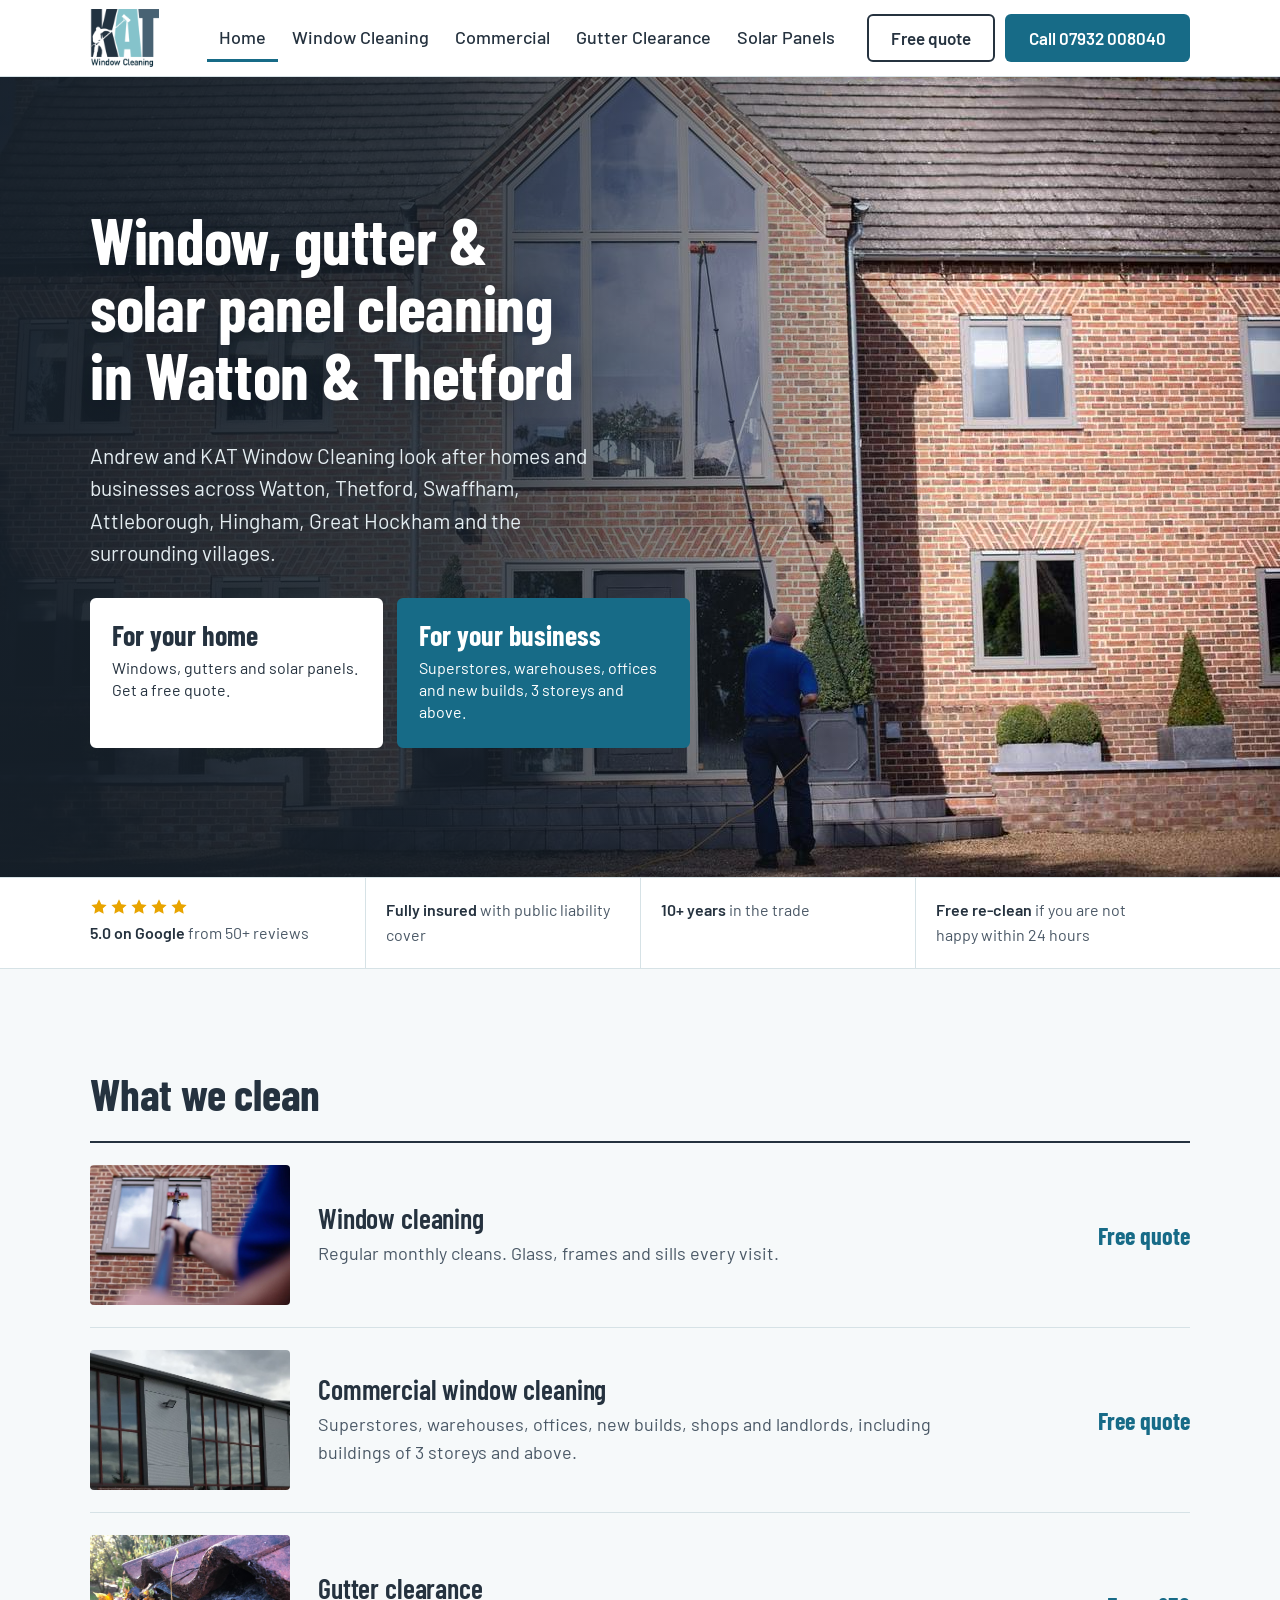
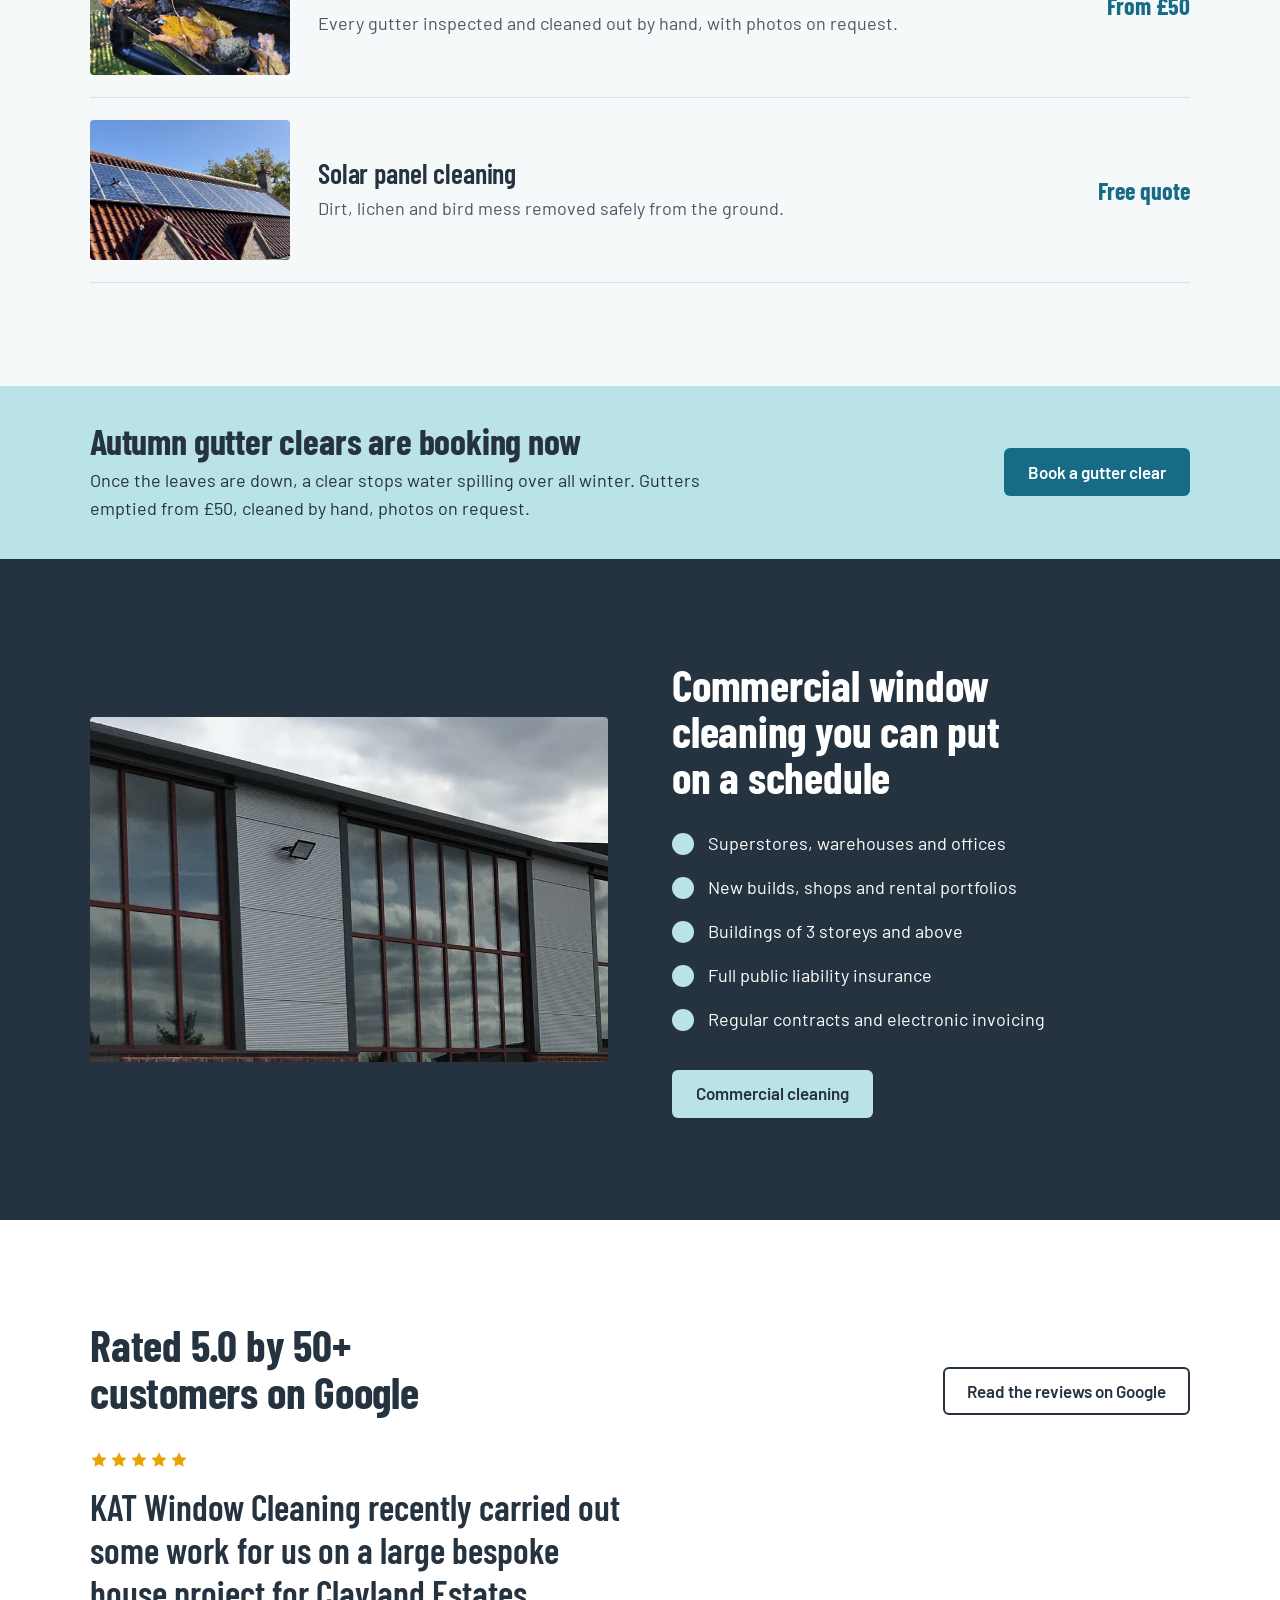
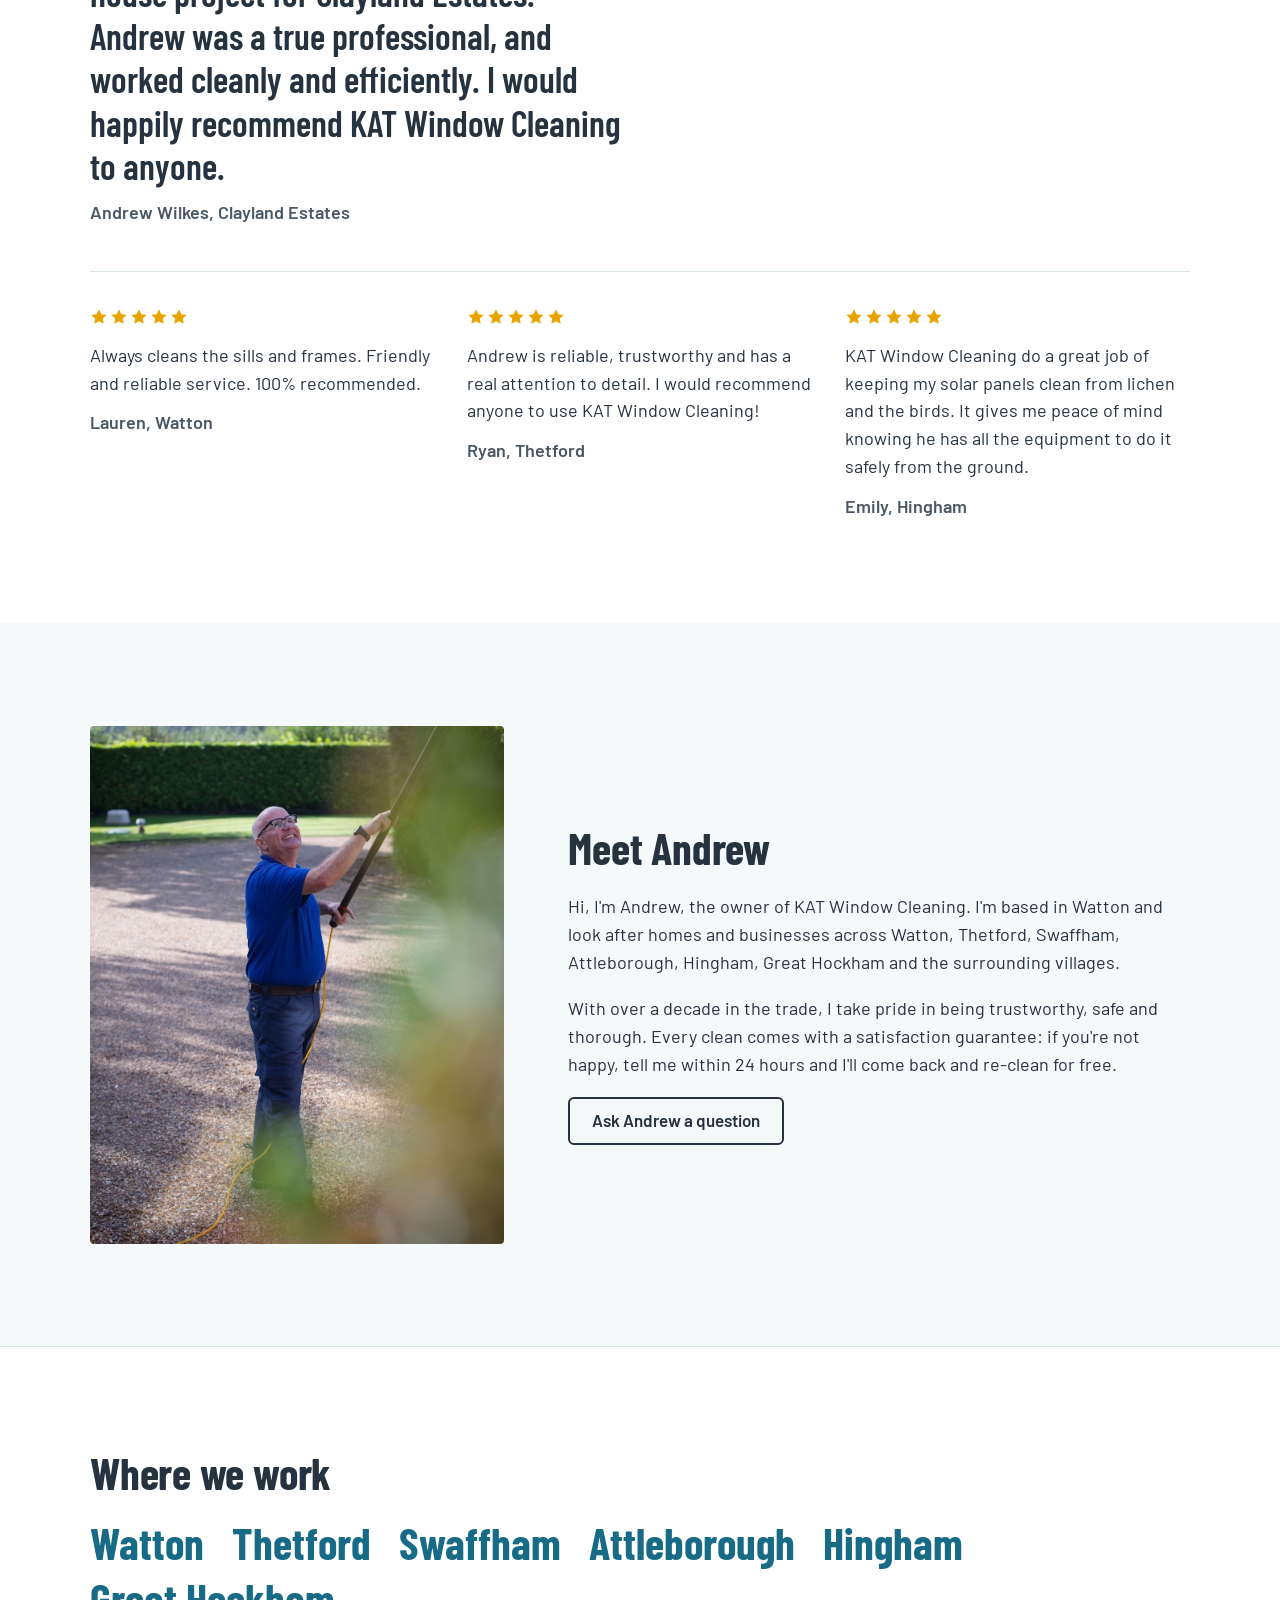
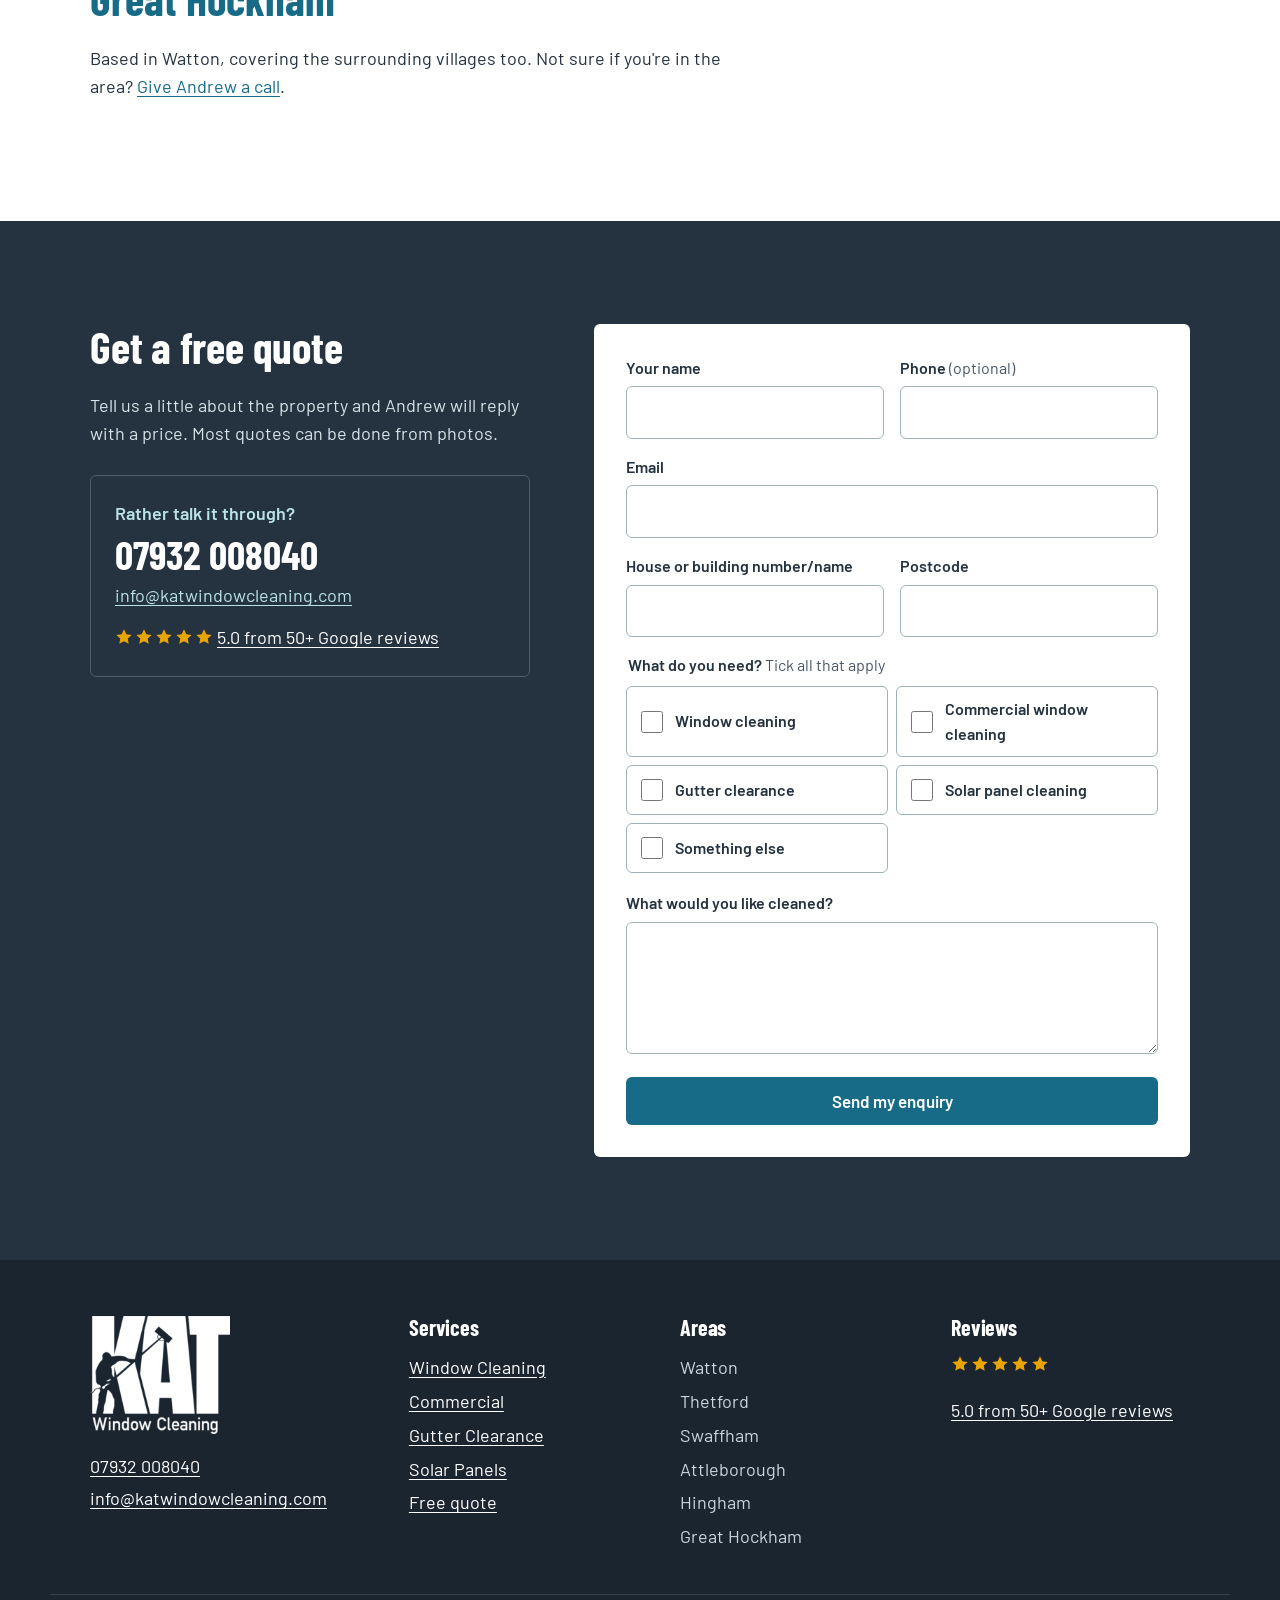
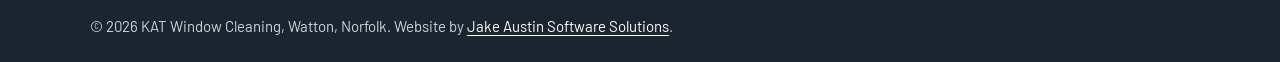
==== index.html @ a7017a67 "Redesign: stacked hero up to tablet width so the text never covers Andrew Co-Authored-By: Claude Opu" ====
<!DOCTYPE html>
<html lang="en-GB">
<head>
  <meta charset="utf-8">
  <meta name="viewport" content="width=device-width, initial-scale=1">
  <title>Window Cleaner in Watton & Thetford | KAT Window Cleaning</title>
  <meta name="description" content="Window, gutter and solar panel cleaning for homes and businesses in Watton, Thetford, Swaffham and Attleborough. Fully insured, 5.0 on Google.">
  <link rel="canonical" href="https://katwindowcleaning.com/">
  <meta name="google-site-verification" content="OGxc22W4RarHb9Udo8LQYJxyCEgm--MQGvnercKbCcY">
  <meta name="theme-color" content="#25323f">
  <meta property="og:type" content="website">
  <meta property="og:site_name" content="KAT Window Cleaning">
  <meta property="og:title" content="Window Cleaner in Watton & Thetford | KAT Window Cleaning">
  <meta property="og:description" content="Window, gutter and solar panel cleaning for homes and businesses in Watton, Thetford, Swaffham and Attleborough. Fully insured, 5.0 on Google.">
  <meta property="og:url" content="https://katwindowcleaning.com/">
  <meta property="og:image" content="https://katwindowcleaning.com/images/og-image.jpg">
  <meta property="og:image:width" content="1200">
  <meta property="og:image:height" content="630">
  <meta property="og:locale" content="en_GB">
  <meta name="twitter:card" content="summary_large_image">
  <link rel="icon" href="favicon.ico" sizes="any">
  <link rel="icon" type="image/png" sizes="32x32" href="images/favicon-32.png">
  <link rel="apple-touch-icon" href="images/apple-touch-icon.png">
  <link rel="manifest" href="site.webmanifest">
  <link rel="preconnect" href="https://fonts.googleapis.com">
  <link rel="preconnect" href="https://fonts.gstatic.com" crossorigin>
  <link rel="stylesheet" href="https://fonts.googleapis.com/css2?family=Barlow+Condensed:wght@600;700&family=Barlow:wght@400;500;600&display=swap">
  <link rel="stylesheet" href="css/kat.css?v=0f2ae86c">
  <script type="application/ld+json">{"@context": "https://schema.org", "@type": "LocalBusiness", "@id": "https://katwindowcleaning.com/#business", "name": "KAT Window Cleaning", "url": "https://katwindowcleaning.com/", "telephone": "+447932008040", "email": "info@katwindowcleaning.com", "image": "https://katwindowcleaning.com/images/og-image.jpg", "logo": "https://katwindowcleaning.com/images/icon-512.png", "priceRange": "££", "address": {"@type": "PostalAddress", "addressLocality": "Watton", "addressRegion": "Norfolk", "addressCountry": "GB"}, "areaServed": [{"@type": "City", "name": "Watton"}, {"@type": "City", "name": "Thetford"}, {"@type": "City", "name": "Swaffham"}, {"@type": "City", "name": "Attleborough"}, {"@type": "City", "name": "Hingham"}, {"@type": "City", "name": "Great Hockham"}], "sameAs": ["https://www.google.com/maps?cid=2617828129169492736"], "founder": {"@type": "Person", "name": "Andrew"}, "hasOfferCatalog": {"@type": "OfferCatalog", "name": "Cleaning services", "itemListElement": [{"@type": "Offer", "itemOffered": {"@type": "Service", "name": "Window cleaning", "url": "https://katwindowcleaning.com/window-cleaning.html"}}, {"@type": "Offer", "itemOffered": {"@type": "Service", "name": "Commercial window cleaning", "url": "https://katwindowcleaning.com/commercial-window-cleaning.html"}}, {"@type": "Offer", "itemOffered": {"@type": "Service", "name": "Gutter clearance", "url": "https://katwindowcleaning.com/gutter-clearance.html"}}, {"@type": "Offer", "itemOffered": {"@type": "Service", "name": "Solar panel cleaning", "url": "https://katwindowcleaning.com/solar-panels.html"}}]}}</script>
</head>
<body class="page-index">
<a class="skip" href="#main">Skip to content</a>
<header class="site-header">
  <div class="wrap header-inner">
    <a class="brand" href="./"><img src="images/KAT-Banner1.png" alt="KAT Window Cleaning, home" width="180" height="152"></a>
    <button class="menu-toggle" type="button" aria-expanded="false" aria-controls="site-nav">Menu</button>
    <nav id="site-nav" class="site-nav" aria-label="Main">
      <ul><li><a href="./" aria-current="page">Home</a></li><li><a href="window-cleaning.html">Window Cleaning</a></li><li><a href="commercial-window-cleaning.html">Commercial</a></li><li><a href="gutter-clearance.html">Gutter Clearance</a></li><li><a href="solar-panels.html">Solar Panels</a></li></ul>
      <a class="btn btn-ghost" href="contact.html">Free quote</a>
      <a class="btn btn-solid header-call" href="tel:07932008040">Call 07932 008040</a>
    </nav>
  </div>
</header>
<main id="main">
<section class="hero hero-full" data-hero="shade" aria-labelledby="hero-title">
  <div class="hero-media">
    <picture>
      <source media="(max-width: 1080px)" srcset="images/window_cleaning__watton_3_mobile.jpg" width="1106" height="1413">
      <img src="images/hero-wide-1920.jpg" srcset="images/hero-wide-1280.jpg 1280w, images/hero-wide-1920.jpg 1920w" sizes="100vw" alt="Andrew from KAT Window Cleaning cleaning a tall gable window with a water-fed pole" width="1920" height="1328" fetchpriority="high">
    </picture>
    <span class="mist" aria-hidden="true"></span>
    <span class="hero-shade" aria-hidden="true"></span>
  </div>
  <div class="wrap hero-inner">
    <div class="hero-copy">
      <h1 id="hero-title">Window, gutter & solar panel cleaning in Watton & Thetford</h1>
      <p class="hero-lead">Andrew and KAT Window Cleaning look after homes and businesses across Watton, Thetford, Swaffham, Attleborough, Hingham, Great Hockham and the surrounding villages.</p>
      <div class="route">
        <a class="route-card" href="contact.html?service=Window%20cleaning">
          <span class="route-title">For your home</span>
          <span class="route-text">Windows, gutters and solar panels. Get a free quote.</span>
        </a>
        <a class="route-card route-business" href="commercial-window-cleaning.html">
          <span class="route-title">For your business</span>
          <span class="route-text">Superstores, warehouses, offices and new builds, 3 storeys and above.</span>
        </a>
      </div>
    </div>
  </div>
</section>
<section class="proof" aria-label="Why customers trust KAT"><ul class="wrap proof-list"><li><span class="stars" role="img" aria-label="5 out of 5 stars"><svg viewBox="0 0 20 20" aria-hidden="true"><path d="M10 1.5l2.6 5.4 5.9.8-4.3 4.1 1 5.8L10 14.8l-5.2 2.8 1-5.8L1.5 7.7l5.9-.8z"/></svg><svg viewBox="0 0 20 20" aria-hidden="true"><path d="M10 1.5l2.6 5.4 5.9.8-4.3 4.1 1 5.8L10 14.8l-5.2 2.8 1-5.8L1.5 7.7l5.9-.8z"/></svg><svg viewBox="0 0 20 20" aria-hidden="true"><path d="M10 1.5l2.6 5.4 5.9.8-4.3 4.1 1 5.8L10 14.8l-5.2 2.8 1-5.8L1.5 7.7l5.9-.8z"/></svg><svg viewBox="0 0 20 20" aria-hidden="true"><path d="M10 1.5l2.6 5.4 5.9.8-4.3 4.1 1 5.8L10 14.8l-5.2 2.8 1-5.8L1.5 7.7l5.9-.8z"/></svg><svg viewBox="0 0 20 20" aria-hidden="true"><path d="M10 1.5l2.6 5.4 5.9.8-4.3 4.1 1 5.8L10 14.8l-5.2 2.8 1-5.8L1.5 7.7l5.9-.8z"/></svg></span><span><strong>5.0 on Google</strong> from 50+ reviews</span></li><li><span><strong>Fully insured</strong> with public liability cover</span></li><li><span><strong>10+ years</strong> in the trade</span></li><li><span><strong>Free re-clean</strong> if you are not happy within 24 hours</span></li></ul></section>
<section class="services" aria-labelledby="services-title">
  <div class="wrap">
    <h2 id="services-title">What we clean</h2>
    <ul class="service-list"><li class="service-row">
        <img src="images/window_cleaning__watton_4.jpg" alt="" width="240" height="180" loading="lazy">
        <div class="service-text"><h3><a href="window-cleaning.html">Window cleaning</a></h3><p>Regular monthly cleans. Glass, frames and sills every visit.</p></div>
        <p class="service-price">Free quote</p>
      </li><li class="service-row">
        <img src="images/windows_banner.jpg" alt="" width="240" height="180" loading="lazy">
        <div class="service-text"><h3><a href="commercial-window-cleaning.html">Commercial window cleaning</a></h3><p>Superstores, warehouses, offices, new builds, shops and landlords, including buildings of 3 storeys and above.</p></div>
        <p class="service-price">Free quote</p>
      </li><li class="service-row">
        <img src="images/gutters_1.jpg" alt="" width="240" height="180" loading="lazy">
        <div class="service-text"><h3><a href="gutter-clearance.html">Gutter clearance</a></h3><p>Every gutter inspected and cleaned out by hand, with photos on request.</p></div>
        <p class="service-price">From £50</p>
      </li><li class="service-row">
        <img src="images/Solar.jpg" alt="" width="240" height="180" loading="lazy">
        <div class="service-text"><h3><a href="solar-panels.html">Solar panel cleaning</a></h3><p>Dirt, lichen and bird mess removed safely from the ground.</p></div>
        <p class="service-price">Free quote</p>
      </li></ul>
  </div>
</section>
<section class="season" aria-labelledby="season-title">
  <div class="wrap season-inner">
    <div>
      <h2 id="season-title">Autumn gutter clears are booking now</h2>
      <p>Once the leaves are down, a clear stops water spilling over all winter. Gutters emptied from £50, cleaned by hand, photos on request.</p>
    </div>
    <a class="btn btn-solid" href="gutter-clearance.html">Book a gutter clear</a>
  </div>
</section>
<section class="business-band" aria-labelledby="biz-title">
  <div class="wrap band-grid">
    <img src="images/windows_banner.jpg" alt="Large commercial building with glass frontage" width="1600" height="531" loading="lazy">
    <div>
      <h2 id="biz-title">Commercial window cleaning you can put on a schedule</h2>
      <ul class="ticks"><li>Superstores, warehouses and offices</li><li>New builds, shops and rental portfolios</li><li>Buildings of 3 storeys and above</li><li>Full public liability insurance</li><li>Regular contracts and electronic invoicing</li></ul>
      <a class="btn btn-light" href="commercial-window-cleaning.html">Commercial cleaning</a>
    </div>
  </div>
</section>
<section class="reviews" aria-labelledby="reviews-title">
  <div class="wrap">
    <div class="reviews-head">
      <h2 id="reviews-title">Rated 5.0 by 50+ customers on Google</h2>
      <a class="btn btn-ghost" href="https://www.google.com/maps?cid=2617828129169492736" target="_blank" rel="noopener">Read the reviews on Google</a>
    </div>
    <figure class="review review-lead"><span class="stars" role="img" aria-label="5 out of 5 stars"><svg viewBox="0 0 20 20" aria-hidden="true"><path d="M10 1.5l2.6 5.4 5.9.8-4.3 4.1 1 5.8L10 14.8l-5.2 2.8 1-5.8L1.5 7.7l5.9-.8z"/></svg><svg viewBox="0 0 20 20" aria-hidden="true"><path d="M10 1.5l2.6 5.4 5.9.8-4.3 4.1 1 5.8L10 14.8l-5.2 2.8 1-5.8L1.5 7.7l5.9-.8z"/></svg><svg viewBox="0 0 20 20" aria-hidden="true"><path d="M10 1.5l2.6 5.4 5.9.8-4.3 4.1 1 5.8L10 14.8l-5.2 2.8 1-5.8L1.5 7.7l5.9-.8z"/></svg><svg viewBox="0 0 20 20" aria-hidden="true"><path d="M10 1.5l2.6 5.4 5.9.8-4.3 4.1 1 5.8L10 14.8l-5.2 2.8 1-5.8L1.5 7.7l5.9-.8z"/></svg><svg viewBox="0 0 20 20" aria-hidden="true"><path d="M10 1.5l2.6 5.4 5.9.8-4.3 4.1 1 5.8L10 14.8l-5.2 2.8 1-5.8L1.5 7.7l5.9-.8z"/></svg></span><blockquote><p>KAT Window Cleaning recently carried out some work for us on a large bespoke house project for Clayland Estates. Andrew was a true professional, and worked cleanly and efficiently. I would happily recommend KAT Window Cleaning to anyone.</p></blockquote><figcaption>Andrew Wilkes, Clayland Estates</figcaption></figure>
    <div class="review-row"><figure class="review"><span class="stars" role="img" aria-label="5 out of 5 stars"><svg viewBox="0 0 20 20" aria-hidden="true"><path d="M10 1.5l2.6 5.4 5.9.8-4.3 4.1 1 5.8L10 14.8l-5.2 2.8 1-5.8L1.5 7.7l5.9-.8z"/></svg><svg viewBox="0 0 20 20" aria-hidden="true"><path d="M10 1.5l2.6 5.4 5.9.8-4.3 4.1 1 5.8L10 14.8l-5.2 2.8 1-5.8L1.5 7.7l5.9-.8z"/></svg><svg viewBox="0 0 20 20" aria-hidden="true"><path d="M10 1.5l2.6 5.4 5.9.8-4.3 4.1 1 5.8L10 14.8l-5.2 2.8 1-5.8L1.5 7.7l5.9-.8z"/></svg><svg viewBox="0 0 20 20" aria-hidden="true"><path d="M10 1.5l2.6 5.4 5.9.8-4.3 4.1 1 5.8L10 14.8l-5.2 2.8 1-5.8L1.5 7.7l5.9-.8z"/></svg><svg viewBox="0 0 20 20" aria-hidden="true"><path d="M10 1.5l2.6 5.4 5.9.8-4.3 4.1 1 5.8L10 14.8l-5.2 2.8 1-5.8L1.5 7.7l5.9-.8z"/></svg></span><blockquote><p>Always cleans the sills and frames. Friendly and reliable service. 100% recommended.</p></blockquote><figcaption>Lauren, Watton</figcaption></figure><figure class="review"><span class="stars" role="img" aria-label="5 out of 5 stars"><svg viewBox="0 0 20 20" aria-hidden="true"><path d="M10 1.5l2.6 5.4 5.9.8-4.3 4.1 1 5.8L10 14.8l-5.2 2.8 1-5.8L1.5 7.7l5.9-.8z"/></svg><svg viewBox="0 0 20 20" aria-hidden="true"><path d="M10 1.5l2.6 5.4 5.9.8-4.3 4.1 1 5.8L10 14.8l-5.2 2.8 1-5.8L1.5 7.7l5.9-.8z"/></svg><svg viewBox="0 0 20 20" aria-hidden="true"><path d="M10 1.5l2.6 5.4 5.9.8-4.3 4.1 1 5.8L10 14.8l-5.2 2.8 1-5.8L1.5 7.7l5.9-.8z"/></svg><svg viewBox="0 0 20 20" aria-hidden="true"><path d="M10 1.5l2.6 5.4 5.9.8-4.3 4.1 1 5.8L10 14.8l-5.2 2.8 1-5.8L1.5 7.7l5.9-.8z"/></svg><svg viewBox="0 0 20 20" aria-hidden="true"><path d="M10 1.5l2.6 5.4 5.9.8-4.3 4.1 1 5.8L10 14.8l-5.2 2.8 1-5.8L1.5 7.7l5.9-.8z"/></svg></span><blockquote><p>Andrew is reliable, trustworthy and has a real attention to detail. I would recommend anyone to use KAT Window Cleaning!</p></blockquote><figcaption>Ryan, Thetford</figcaption></figure><figure class="review"><span class="stars" role="img" aria-label="5 out of 5 stars"><svg viewBox="0 0 20 20" aria-hidden="true"><path d="M10 1.5l2.6 5.4 5.9.8-4.3 4.1 1 5.8L10 14.8l-5.2 2.8 1-5.8L1.5 7.7l5.9-.8z"/></svg><svg viewBox="0 0 20 20" aria-hidden="true"><path d="M10 1.5l2.6 5.4 5.9.8-4.3 4.1 1 5.8L10 14.8l-5.2 2.8 1-5.8L1.5 7.7l5.9-.8z"/></svg><svg viewBox="0 0 20 20" aria-hidden="true"><path d="M10 1.5l2.6 5.4 5.9.8-4.3 4.1 1 5.8L10 14.8l-5.2 2.8 1-5.8L1.5 7.7l5.9-.8z"/></svg><svg viewBox="0 0 20 20" aria-hidden="true"><path d="M10 1.5l2.6 5.4 5.9.8-4.3 4.1 1 5.8L10 14.8l-5.2 2.8 1-5.8L1.5 7.7l5.9-.8z"/></svg><svg viewBox="0 0 20 20" aria-hidden="true"><path d="M10 1.5l2.6 5.4 5.9.8-4.3 4.1 1 5.8L10 14.8l-5.2 2.8 1-5.8L1.5 7.7l5.9-.8z"/></svg></span><blockquote><p>KAT Window Cleaning do a great job of keeping my solar panels clean from lichen and the birds. It gives me peace of mind knowing he has all the equipment to do it safely from the ground.</p></blockquote><figcaption>Emily, Hingham</figcaption></figure></div>
  </div>
</section>
<section class="about" aria-labelledby="about-title">
  <div class="wrap about-grid">
    <img src="images/window_cleaning__watton_2_2.jpg" alt="Andrew, owner of KAT Window Cleaning, at work" width="1115" height="1284" loading="lazy">
    <div>
      <h2 id="about-title">Meet Andrew</h2>
      <p>Hi, I&#x27;m Andrew, the owner of KAT Window Cleaning. I&#x27;m based in Watton and look after homes and businesses across Watton, Thetford, Swaffham, Attleborough, Hingham, Great Hockham and the surrounding villages.</p><p>With over a decade in the trade, I take pride in being trustworthy, safe and thorough. Every clean comes with a satisfaction guarantee: if you&#x27;re not happy, tell me within 24 hours and I&#x27;ll come back and re-clean for free.</p>
      <a class="btn btn-ghost" href="contact.html">Ask Andrew a question</a>
    </div>
  </div>
</section>
<section class="areas" aria-labelledby="areas-title">
  <div class="wrap">
    <h2 id="areas-title">Where we work</h2>
    <ul class="town-list"><li>Watton</li><li>Thetford</li><li>Swaffham</li><li>Attleborough</li><li>Hingham</li><li>Great Hockham</li></ul>
    <p>Based in Watton, covering the surrounding villages too. Not sure if you're in the area? <a href="tel:07932008040">Give Andrew a call</a>.</p>
  </div>
</section>
<section class="quote" id="quote" aria-labelledby="quote-title-home-page">
  <div class="wrap quote-grid">
    <div class="quote-copy">
      <h2 id="quote-title-home-page">Get a free quote</h2>
      <p>Tell us a little about the property and Andrew will reply with a price. Most quotes can be done from photos.</p>
      <div class="call-card">
        <p class="call-card-label">Rather talk it through?</p>
        <a class="call-number" href="tel:07932008040">07932 008040</a>
        <a class="call-email" href="mailto:info@katwindowcleaning.com">info@katwindowcleaning.com</a>
        <p class="call-rating"><span class="stars" role="img" aria-label="5 out of 5 stars"><svg viewBox="0 0 20 20" aria-hidden="true"><path d="M10 1.5l2.6 5.4 5.9.8-4.3 4.1 1 5.8L10 14.8l-5.2 2.8 1-5.8L1.5 7.7l5.9-.8z"/></svg><svg viewBox="0 0 20 20" aria-hidden="true"><path d="M10 1.5l2.6 5.4 5.9.8-4.3 4.1 1 5.8L10 14.8l-5.2 2.8 1-5.8L1.5 7.7l5.9-.8z"/></svg><svg viewBox="0 0 20 20" aria-hidden="true"><path d="M10 1.5l2.6 5.4 5.9.8-4.3 4.1 1 5.8L10 14.8l-5.2 2.8 1-5.8L1.5 7.7l5.9-.8z"/></svg><svg viewBox="0 0 20 20" aria-hidden="true"><path d="M10 1.5l2.6 5.4 5.9.8-4.3 4.1 1 5.8L10 14.8l-5.2 2.8 1-5.8L1.5 7.7l5.9-.8z"/></svg><svg viewBox="0 0 20 20" aria-hidden="true"><path d="M10 1.5l2.6 5.4 5.9.8-4.3 4.1 1 5.8L10 14.8l-5.2 2.8 1-5.8L1.5 7.7l5.9-.8z"/></svg></span> <a href="https://www.google.com/maps?cid=2617828129169492736" target="_blank" rel="noopener">5.0 from 50+ Google reviews</a></p>
      </div>
    </div>
    <form class="kat-contact-form form" action="https://foner.app.n8n.cloud/webhook/kat-contact-form-v2-9d41a7e3" method="POST" data-page="Home page">
      <div class="field-row">
        <div class="field"><label for="nm-home-page">Your name</label><input id="nm-home-page" name="Name" autocomplete="name" required></div>
        <div class="field"><label for="ph-home-page">Phone <span class="optional">(optional)</span></label><input id="ph-home-page" type="tel" name="PhoneNumber" autocomplete="tel"></div>
      </div>
      <div class="field"><label for="em-home-page">Email</label><input id="em-home-page" type="email" name="Email" autocomplete="email" required></div>
      <div class="field-row">
        <div class="field"><label for="hn-home-page">House or building number/name</label><input id="hn-home-page" name="houseNumber" autocomplete="address-line1" required></div>
        <div class="field"><label for="pc-home-page">Postcode</label><input id="pc-home-page" name="postcode" autocomplete="postal-code" required pattern="[A-Za-z]{1,2}[0-9][A-Za-z0-9]?\s*[0-9][A-Za-z]{2}" title="Please enter a full UK postcode, for example IP25 6AB" autocapitalize="characters"></div>
      </div>
      <fieldset class="field services-pick" data-services>
        <legend>What do you need? <span class="optional">Tick all that apply</span></legend>
        <div class="check-grid"><label class="check"><input type="checkbox" name="services" value="Window cleaning"><span>Window cleaning</span></label><label class="check"><input type="checkbox" name="services" value="Commercial window cleaning"><span>Commercial window cleaning</span></label><label class="check"><input type="checkbox" name="services" value="Gutter clearance"><span>Gutter clearance</span></label><label class="check"><input type="checkbox" name="services" value="Solar panel cleaning"><span>Solar panel cleaning</span></label><label class="check"><input type="checkbox" name="services" value="Something else"><span>Something else</span></label></div>
        <p class="field-error" data-services-error hidden>Please tick at least one service.</p>
      </fieldset>
      <fieldset class="business" data-commercial-fields hidden>
        <legend>About your business</legend>
        <div class="field"><label for="biz-home-page">Business or organisation</label><input id="biz-home-page" name="business" autocomplete="organization" data-required-when-commercial></div>
        <div class="field-row">
          <div class="field"><label for="pt-home-page">Type of property</label><select id="pt-home-page" name="propertyType"><option value="">Choose one</option><option>Superstore or retail park</option><option>Warehouse or industrial unit</option><option>Office or business park</option><option>New build or development</option><option>Rental homes or housing portfolio</option><option>Shop</option><option>School, charity or community building</option><option>Other</option></select></div>
          <div class="field"><label for="fq-home-page">How often?</label><select id="fq-home-page" name="frequency"><option value="">Choose one</option><option>Weekly</option><option>Monthly</option><option>Every 2 months</option><option>One-off clean</option><option>Not sure yet</option></select></div>
        </div>
      </fieldset>
      <div class="field"><label for="ms-home-page">What would you like cleaned?</label><textarea id="ms-home-page" name="Message" rows="4" required></textarea></div>
      <div class="hp" aria-hidden="true"><label>Leave this empty <input type="text" name="website" tabindex="-1" autocomplete="off"></label></div>
      <button class="btn btn-solid btn-wide" type="submit">Send my enquiry</button>
      <div class="form-status" role="status" aria-live="polite" hidden></div>
    </form>
  </div>
</section>
</main>
<footer class="site-footer">
  <div class="wrap footer-grid">
    <div>
      <img src="images/KAT-Banner.png" alt="KAT Window Cleaning" width="140" height="118" loading="lazy">
      <p class="footer-contact"><a href="tel:07932008040">07932 008040</a><br><a href="mailto:info@katwindowcleaning.com">info@katwindowcleaning.com</a></p>
    </div>
    <div><h2>Services</h2><ul><li><a href="window-cleaning.html">Window Cleaning</a></li><li><a href="commercial-window-cleaning.html">Commercial</a></li><li><a href="gutter-clearance.html">Gutter Clearance</a></li><li><a href="solar-panels.html">Solar Panels</a></li><li><a href="contact.html">Free quote</a></li></ul></div>
    <div><h2>Areas</h2><ul><li>Watton</li><li>Thetford</li><li>Swaffham</li><li>Attleborough</li><li>Hingham</li><li>Great Hockham</li></ul></div>
    <div><h2>Reviews</h2><p><span class="stars" role="img" aria-label="5 out of 5 stars"><svg viewBox="0 0 20 20" aria-hidden="true"><path d="M10 1.5l2.6 5.4 5.9.8-4.3 4.1 1 5.8L10 14.8l-5.2 2.8 1-5.8L1.5 7.7l5.9-.8z"/></svg><svg viewBox="0 0 20 20" aria-hidden="true"><path d="M10 1.5l2.6 5.4 5.9.8-4.3 4.1 1 5.8L10 14.8l-5.2 2.8 1-5.8L1.5 7.7l5.9-.8z"/></svg><svg viewBox="0 0 20 20" aria-hidden="true"><path d="M10 1.5l2.6 5.4 5.9.8-4.3 4.1 1 5.8L10 14.8l-5.2 2.8 1-5.8L1.5 7.7l5.9-.8z"/></svg><svg viewBox="0 0 20 20" aria-hidden="true"><path d="M10 1.5l2.6 5.4 5.9.8-4.3 4.1 1 5.8L10 14.8l-5.2 2.8 1-5.8L1.5 7.7l5.9-.8z"/></svg><svg viewBox="0 0 20 20" aria-hidden="true"><path d="M10 1.5l2.6 5.4 5.9.8-4.3 4.1 1 5.8L10 14.8l-5.2 2.8 1-5.8L1.5 7.7l5.9-.8z"/></svg></span></p><p><a href="https://www.google.com/maps?cid=2617828129169492736" target="_blank" rel="noopener">5.0 from 50+ Google reviews</a></p></div>
  </div>
  <div class="wrap footer-base">
    <p>© <span data-year>2026</span> KAT Window Cleaning, Watton, Norfolk. Website by <a href="https://jakeaustin.co.uk">Jake Austin Software Solutions</a>.</p>
  </div>
</footer>
<nav class="mobile-bar" aria-label="Quick contact">
  <a href="tel:07932008040">Call Andrew</a>
  <a href="contact.html">Free quote</a>
</nav>
<script src="js/site.js?v=7329f42b" defer></script>
<script src="js/contact-form.js?v=407d3594" defer></script>
</body>
</html>
---- css/kat.css ----
/* KAT Window Cleaning - site styles (redesign)
   Idea: clear glass. Navy ink, pane blue, teal for actions, cool white.
   Type: Barlow Condensed (headings, like van signwriting) + Barlow (text). */

:root {
  --ink: #25323f;
  --ink-soft: #4a5866;
  --teal: #176b87;
  --teal-dark: #0f5068;
  --pane: #bae3e8;
  --pane-soft: #e3f3f5;
  --glass: #f6f9fa;
  --white: #ffffff;
  --star: #e8a400;
  --line: #d6e2e6;

  --font-head: "Barlow Condensed", "Arial Narrow", Arial, sans-serif;
  --font-body: "Barlow", Arial, sans-serif;

  /* Type scale (1.25 minor third-ish, set for a trade audience: generous) */
  --t-small: 0.9375rem;
  --t-body: 1.125rem;
  --t-lead: 1.3125rem;
  --t-h3: 1.5rem;
  --t-h2: clamp(2rem, 4vw, 2.75rem);
  --t-h1: clamp(2.6rem, 6vw, 4.5rem);

  --wrap: 1180px;
  --gutter: clamp(16px, 4vw, 40px);
  --section: clamp(56px, 8vw, 104px);
  --radius: 6px;
}

*, *::before, *::after { box-sizing: border-box; }
html { scroll-behavior: smooth; scroll-padding-top: 96px; -webkit-text-size-adjust: 100%; }
@media (prefers-reduced-motion: reduce) { html { scroll-behavior: auto; } }
body { margin: 0; background: var(--glass); color: var(--ink); font-family: var(--font-body); font-size: var(--t-body); line-height: 1.55; }
img { display: block; max-width: 100%; height: auto; }
a { color: var(--teal); text-underline-offset: 3px; }
a:hover { color: var(--teal-dark); }
h1, h2, h3 { font-family: var(--font-head); font-weight: 700; line-height: 1.05; margin: 0 0 .5em; letter-spacing: -0.005em; }
h1 { font-size: var(--t-h1); }
h2 { font-size: var(--t-h2); }
h3 { font-size: var(--t-h3); font-weight: 600; line-height: 1.15; }
p { margin: 0 0 1em; max-width: 66ch; }
ul, ol { margin: 0; padding: 0; }
:focus-visible { outline: 3px solid var(--teal); outline-offset: 3px; border-radius: 2px; }

.wrap { width: 100%; max-width: var(--wrap); margin: 0 auto; padding: 0 var(--gutter); }
.skip { position: absolute; left: -9999px; top: 8px; background: var(--white); padding: 10px 16px; z-index: 100; }
.skip:focus { left: 8px; }

/* Buttons */
.btn { display: inline-flex; align-items: center; justify-content: center; min-height: 48px; padding: 0 22px; border-radius: var(--radius); font-family: var(--font-body); font-weight: 600; font-size: 1.0625rem; text-decoration: none; border: 2px solid transparent; cursor: pointer; transition: background-color .15s, color .15s, border-color .15s; }
.btn-solid { background: var(--teal); color: var(--white); }
.btn-solid:hover { background: var(--teal-dark); color: var(--white); }
.btn-ghost { border-color: var(--ink); color: var(--ink); background: transparent; }
.btn-ghost:hover { background: var(--ink); color: var(--white); }
.btn-light { background: var(--pane); color: var(--ink); }
.btn-light:hover { background: var(--white); color: var(--ink); }
.btn-wide { width: 100%; }
.btn[disabled] { opacity: .7; cursor: default; }

/* Stars */
.stars { display: inline-flex; gap: 2px; vertical-align: -2px; }
.stars svg { width: 18px; height: 18px; fill: var(--star); }

/* Header */
.site-header { position: sticky; top: 0; z-index: 50; background: var(--white); border-bottom: 1px solid var(--line); }
.header-inner { display: flex; align-items: center; gap: 24px; min-height: 76px; }
.brand img { height: 58px; width: auto; }
.site-nav { display: flex; align-items: center; gap: 10px; margin-left: auto; }
.site-nav ul { display: flex; list-style: none; gap: 2px; margin-right: 10px; }
.site-nav ul a { display: block; padding: 10px 12px; color: var(--ink); text-decoration: none; font-weight: 500; border-radius: var(--radius); }
.site-nav ul a:hover { background: var(--pane-soft); }
.site-nav ul a[aria-current="page"] { box-shadow: inset 0 -3px 0 var(--teal); border-radius: 0; }
.menu-toggle { display: none; margin-left: auto; min-height: 44px; padding: 0 16px; border: 2px solid var(--ink); background: var(--white); color: var(--ink); font: 600 1rem var(--font-body); border-radius: var(--radius); cursor: pointer; }

@media (max-width: 1080px) {
  .menu-toggle { display: inline-flex; align-items: center; }
  .site-nav { display: none; position: absolute; left: 0; right: 0; top: 100%; background: var(--white); border-bottom: 1px solid var(--line); flex-direction: column; align-items: stretch; padding: 8px var(--gutter) 20px; gap: 8px; }
  .site-nav.is-open { display: flex; }
  .site-nav ul { flex-direction: column; margin: 0; }
  .site-nav ul a { padding: 14px 4px; border-bottom: 1px solid var(--line); border-radius: 0; font-size: 1.125rem; }
  .site-nav ul a[aria-current="page"] { box-shadow: inset 4px 0 0 var(--teal); padding-left: 14px; }
}

/* Home hero: copy + the window pane */
.hero { padding: clamp(36px, 6vw, 72px) 0 clamp(40px, 6vw, 80px); }
.hero-grid { display: grid; grid-template-columns: 1.1fr .9fr; gap: clamp(28px, 5vw, 64px); align-items: center; }
.hero h1 { max-width: 13ch; }
.hero-lead { font-size: var(--t-lead); color: var(--ink-soft); max-width: 46ch; }
.route { display: grid; grid-template-columns: 1fr 1fr; gap: 14px; margin-top: 28px; }
.route-card { display: block; padding: 20px 20px 22px; background: var(--white); border: 2px solid var(--ink); border-radius: var(--radius); text-decoration: none; color: var(--ink); transition: background-color .15s, color .15s; }
.route-card:hover { background: var(--ink); color: var(--white); }
.route-business { background: var(--ink); color: var(--white); }
.route-business:hover { background: var(--teal); border-color: var(--teal); color: var(--white); }
.route-title { display: block; font-family: var(--font-head); font-weight: 700; font-size: 1.75rem; line-height: 1.1; margin-bottom: 6px; }
.route-text { display: block; font-size: 1rem; line-height: 1.4; }

/* The pane: photo framed like a window, with a misted layer wiped away once */
.hero-pane { position: relative; margin: 0; border: 10px solid var(--white); outline: 1px solid var(--line); border-radius: 4px; overflow: hidden; aspect-ratio: 4 / 5; box-shadow: 0 30px 60px -30px rgba(37, 50, 63, .45); }
.hero-pane img { width: 100%; height: 100%; object-fit: cover; }
.mist { position: absolute; inset: 0; background: rgba(227, 243, 245, .55); -webkit-backdrop-filter: blur(10px) saturate(.7); backdrop-filter: blur(10px) saturate(.7); clip-path: inset(0 0 0 0); animation: wipe 1.5s cubic-bezier(.65, 0, .35, 1) .35s forwards; }
.mist::after { content: ""; position: absolute; top: -5%; bottom: -5%; left: 0; width: 6px; background: var(--ink); border-radius: 3px; opacity: .85; animation: blade 1.5s cubic-bezier(.65, 0, .35, 1) .35s forwards; }
@keyframes wipe { to { clip-path: inset(0 0 0 100%); } }
@keyframes blade { from { left: 0; } to { left: calc(100% - 6px); opacity: 0; } }
@media (prefers-reduced-motion: reduce) { .mist { display: none; } }

/* Proof row */
.proof { background: var(--white); border-top: 1px solid var(--line); border-bottom: 1px solid var(--line); }
.proof-list { list-style: none; display: grid; grid-template-columns: repeat(4, 1fr); gap: 0; }
.proof-list li { display: flex; flex-wrap: wrap; gap: 4px 8px; align-items: baseline; padding: 20px 20px 20px 0; font-size: 1rem; color: var(--ink-soft); }
.proof-list li + li { padding-left: 20px; border-left: 1px solid var(--line); }
.proof-list strong { color: var(--ink); font-weight: 600; }

/* Services price-board */
.services { padding: var(--section) 0; }
.service-list { list-style: none; border-top: 2px solid var(--ink); margin-top: 24px; }
.service-row { display: grid; grid-template-columns: 200px 1fr auto; gap: 28px; align-items: center; padding: 22px 0; border-bottom: 1px solid var(--line); position: relative; }
.service-row img { width: 200px; height: 140px; object-fit: cover; border-radius: 4px; }
.service-row h3 { margin-bottom: 6px; font-size: 1.75rem; }
.service-row h3 a { color: var(--ink); text-decoration: none; }
.service-row h3 a::after { content: ""; position: absolute; inset: 0; }
.service-row:hover h3 a { color: var(--teal); text-decoration: underline; }
.service-text p { margin: 0; color: var(--ink-soft); }
.service-price { margin: 0; font-family: var(--font-head); font-size: 1.5rem; font-weight: 700; white-space: nowrap; color: var(--teal); }

/* Seasonal gutters */
.season { background: var(--pane); padding: 36px 0; }
.season-inner { display: flex; align-items: center; justify-content: space-between; gap: 24px; }
.season h2 { font-size: clamp(1.75rem, 3vw, 2.25rem); margin-bottom: 8px; }
.season p { margin: 0; }

/* Commercial band */
.business-band { background: var(--ink); color: var(--white); padding: var(--section) 0; }
.band-grid { display: grid; grid-template-columns: 1fr 1fr; gap: clamp(28px, 5vw, 64px); align-items: center; }
.band-grid img { border-radius: 4px; width: 100%; aspect-ratio: 3 / 2; object-fit: cover; }
.business-band h2 { color: var(--white); max-width: 18ch; }
.business-band .ticks li::before { background: var(--pane); }

/* Tick lists */
.ticks { list-style: none; margin: 8px 0 28px; }
.ticks li { position: relative; padding: 8px 0 8px 36px; }
.ticks li::before { content: ""; position: absolute; left: 0; top: 11px; width: 22px; height: 22px; border-radius: 50%; background: var(--pane) url("data:image/svg+xml,%3Csvg xmlns='http://www.w3.org/2000/svg' viewBox='0 0 24 24'%3E%3Cpath d='M6 12.5l4 4 8-9' fill='none' stroke='%2325323f' stroke-width='2.6' stroke-linecap='round' stroke-linejoin='round'/%3E%3C/svg%3E") center / 15px no-repeat; }

/* Reviews */
.reviews { padding: var(--section) 0; background: var(--white); }
.reviews-head { display: flex; justify-content: space-between; align-items: end; gap: 20px; flex-wrap: wrap; margin-bottom: 32px; }
.reviews-head h2 { margin: 0; max-width: 20ch; }
.review { margin: 0; }
.review blockquote { margin: 10px 0 12px; }
.review blockquote p { margin: 0; }
.review figcaption { font-weight: 600; color: var(--ink-soft); }
.review-lead blockquote p { font-family: var(--font-head); font-weight: 600; font-size: clamp(1.6rem, 3vw, 2.25rem); line-height: 1.2; max-width: 34ch; }
.review-row { display: grid; grid-template-columns: repeat(3, 1fr); gap: 32px; margin-top: 44px; padding-top: 32px; border-top: 1px solid var(--line); }
.review-on-dark { margin-top: 48px; padding: 32px; background: rgba(255,255,255,.06); border-radius: var(--radius); }
.review-on-dark figcaption { color: var(--pane); }

/* About */
.about { padding: var(--section) 0; }
.about-grid { display: grid; grid-template-columns: .8fr 1.2fr; gap: clamp(28px, 5vw, 64px); align-items: center; }
.about-grid img { border-radius: 4px; aspect-ratio: 4 / 5; object-fit: cover; width: 100%; }

/* Areas */
.areas { padding: var(--section) 0; background: var(--white); border-top: 1px solid var(--line); }
.town-list { list-style: none; display: flex; flex-wrap: wrap; gap: 6px 28px; margin: 4px 0 20px; }
.town-list li { font-family: var(--font-head); font-weight: 700; font-size: clamp(1.75rem, 4vw, 2.75rem); color: var(--teal); line-height: 1.15; }

/* Quote form */
.quote { padding: var(--section) 0; background: var(--ink); color: var(--white); }
.quote h2 { color: var(--white); }
.quote-grid { display: grid; grid-template-columns: .85fr 1.15fr; gap: clamp(28px, 5vw, 72px); align-items: start; }
.quote-copy p { color: #d7e3e8; }
.call-card { margin-top: 28px; padding: 24px; border: 1px solid rgba(255,255,255,.2); border-radius: var(--radius); }
.call-card-label { margin: 0 0 4px; color: var(--pane) !important; font-weight: 600; }
.call-number { display: block; font-family: var(--font-head); font-weight: 700; font-size: 2.5rem; color: var(--white); text-decoration: none; line-height: 1.1; }
.call-number:hover { color: var(--pane); }
.call-email { color: var(--pane); display: inline-block; margin: 6px 0 14px; }
.call-rating { margin: 0; }
.call-rating a { color: var(--white); }
.form { background: var(--white); color: var(--ink); padding: clamp(20px, 3vw, 32px); border-radius: var(--radius); }
.field { margin-bottom: 16px; }
.field-row { display: grid; grid-template-columns: 1fr 1fr; gap: 16px; }
.form label, .form legend { display: block; font-weight: 600; margin-bottom: 6px; font-size: 1rem; }
.optional { font-weight: 400; color: var(--ink-soft); }
.form input, .form select, .form textarea { width: 100%; min-height: 50px; padding: 12px 14px; border: 1.5px solid #9fb2ba; border-radius: var(--radius); background: var(--white); font: inherit; font-size: 1.0625rem; color: var(--ink); }
.form textarea { min-height: 120px; resize: vertical; }
.form input:focus, .form select:focus, .form textarea:focus { border-color: var(--teal); outline: 3px solid rgba(23,107,135,.25); outline-offset: 0; }
.business { border: 0; border-left: 4px solid var(--pane); margin: 4px 0 18px; padding: 4px 0 0 16px; }
.business legend { font-family: var(--font-head); font-size: 1.375rem; padding: 0; }
.hp { position: absolute; left: -9999px; width: 1px; height: 1px; overflow: hidden; }
.form-status { margin-top: 14px; padding: 14px 16px; border-radius: var(--radius); font-weight: 500; }
.form-status.is-ok { background: var(--pane); color: var(--ink); }
.form-status.is-error { background: #fbe3e1; color: #7a1c16; }

/* Inner page hero */
.page-hero { padding: clamp(32px, 5vw, 64px) 0 clamp(36px, 5vw, 64px); }
.page-hero-grid { display: grid; grid-template-columns: 1.1fr .9fr; gap: clamp(28px, 5vw, 56px); align-items: center; }
.page-hero h1 { max-width: 16ch; font-size: clamp(2.4rem, 5vw, 3.75rem); }
.page-hero-img { width: 100%; aspect-ratio: 4 / 3; object-fit: cover; border: 10px solid var(--white); outline: 1px solid var(--line); border-radius: 4px; }
.page-hero-simple { background: var(--white); border-bottom: 1px solid var(--line); }
.crumbs { font-size: var(--t-small); color: var(--ink-soft); margin-bottom: 14px; }
.crumbs a { color: var(--ink-soft); }
.price-tag { display: inline-block; font-family: var(--font-head); font-weight: 700; font-size: 1.75rem; color: var(--ink); background: var(--pane); padding: 4px 14px; border-radius: 4px; margin: 0 0 20px; }
.hero-actions { display: flex; flex-wrap: wrap; gap: 10px; margin-top: 8px; }

/* Content splits */
.included, .why, .compare { padding: var(--section) 0; }
.included { background: var(--white); }
.split { display: grid; grid-template-columns: 1fr 1fr; gap: clamp(28px, 5vw, 64px); align-items: center; }
.split > img { border-radius: 4px; width: 100%; aspect-ratio: 4 / 3; object-fit: cover; }
.why .split > img { aspect-ratio: 4 / 5; }
.compare h3 { margin-top: 28px; }

/* Who (commercial) */
.who { background: var(--ink); color: var(--white); padding: var(--section) 0; }
.who h2 { color: var(--white); }
.who-list { list-style: none; display: grid; grid-template-columns: repeat(2, 1fr); gap: 0 48px; margin-top: 12px; }
.who-list li { padding: 22px 0; border-top: 1px solid rgba(255,255,255,.2); }
.who-list h3 { color: var(--pane); margin-bottom: 6px; }
.who-list p { margin: 0; color: #d7e3e8; }

/* Steps: a real sequence, so numbered */
.steps { padding: var(--section) 0; background: var(--pane-soft); }
.step-list { list-style: none; counter-reset: step; display: grid; grid-template-columns: repeat(4, 1fr); gap: 28px; margin-top: 12px; }
.step-list li { counter-increment: step; position: relative; padding-top: 64px; }
.step-list li::before { content: counter(step); position: absolute; top: 0; left: 0; width: 48px; height: 48px; border-radius: 50%; background: var(--ink); color: var(--white); font-family: var(--font-head); font-weight: 700; font-size: 1.5rem; display: grid; place-items: center; }
.step-list li:not(:last-child)::after { content: ""; position: absolute; top: 24px; left: 60px; right: -16px; height: 2px; background: var(--pane); }
.step-list h3 { margin-bottom: 6px; }
.step-list p { margin: 0; color: var(--ink-soft); }

/* Before / after slider */
.ba { position: relative; overflow: hidden; border-radius: 4px; aspect-ratio: 1 / 1; --pos: 50%; }
.ba > img, .ba-before img { position: absolute; inset: 0; width: 100%; height: 100%; object-fit: cover; }
.ba-before { position: absolute; inset: 0; clip-path: inset(0 calc(100% - var(--pos)) 0 0); }
.ba::after { content: ""; position: absolute; top: 0; bottom: 0; left: var(--pos); width: 4px; margin-left: -2px; background: var(--white); box-shadow: 0 0 0 1px rgba(37,50,63,.3); pointer-events: none; }
.ba-label { position: absolute; top: 14px; padding: 4px 12px; border-radius: 4px; background: var(--ink); color: var(--white); font-weight: 600; font-size: .9375rem; pointer-events: none; }
.ba-label-before { left: 14px; }
.ba-label-after { right: 14px; background: var(--white); color: var(--ink); }
.ba-range { position: absolute; inset: 0; width: 100%; height: 100%; margin: 0; opacity: 0; cursor: ew-resize; }
.ba-range:focus-visible + * { outline: none; }
.ba:focus-within { outline: 3px solid var(--teal); outline-offset: 3px; }

/* FAQ */
.faq { padding: var(--section) 0; background: var(--white); }
.faq-grid { display: grid; grid-template-columns: .7fr 1.3fr; gap: clamp(24px, 5vw, 64px); }
.faq details { border-bottom: 1px solid var(--line); }
.faq details:first-child { border-top: 2px solid var(--ink); }
.faq summary { cursor: pointer; list-style: none; padding: 20px 40px 20px 0; font-weight: 600; font-size: 1.1875rem; position: relative; }
.faq summary::-webkit-details-marker { display: none; }
.faq summary::after { content: "+"; position: absolute; right: 4px; top: 50%; transform: translateY(-50%); font-size: 1.75rem; font-weight: 400; color: var(--teal); }
.faq details[open] summary::after { content: "–"; }
.faq details p { margin: 0 0 20px; color: var(--ink-soft); }

/* Footer */
.site-footer { background: #1b2530; color: #c9d6dc; padding: 56px 0 0; }
.site-footer h2 { font-size: 1.375rem; color: var(--white); margin-bottom: 12px; }
.site-footer a { color: var(--white); }
.site-footer ul { list-style: none; }
.site-footer li { padding: 3px 0; }
.footer-grid { display: grid; grid-template-columns: 1.2fr 1fr 1fr 1fr; gap: 32px; }
.footer-contact { margin-top: 16px; font-size: 1.125rem; line-height: 1.8; }
.footer-base { margin-top: 40px; padding-top: 20px; padding-bottom: 24px; border-top: 1px solid rgba(255,255,255,.12); font-size: var(--t-small); }
.footer-base p { margin: 0; max-width: none; }

/* Mobile quick-contact bar */
.mobile-bar { display: none; }

@media (max-width: 900px) {
  .hero-grid, .page-hero-grid, .band-grid, .about-grid, .quote-grid, .split, .faq-grid { grid-template-columns: 1fr; }
  .hero-pane { max-width: 520px; order: -1; aspect-ratio: 4 / 3; }
  .hero-pane img { object-position: 50% 20%; }
  .split-reverse > img { order: 2; }
  .proof-list { grid-template-columns: 1fr 1fr; }
  .proof-list li { padding: 14px 12px 14px 0; }
  .proof-list li + li { padding-left: 0; border-left: 0; }
  .proof-list li:nth-child(even) { padding-left: 14px; border-left: 1px solid var(--line); }
  .proof-list li:nth-child(n+3) { border-top: 1px solid var(--line); }
  .review-row { grid-template-columns: 1fr; gap: 24px; }
  .step-list { grid-template-columns: 1fr 1fr; }
  .step-list li::after { display: none; }
  .footer-grid { grid-template-columns: 1fr 1fr; }
  .who-list { grid-template-columns: 1fr; }
  .about-grid img { max-width: 420px; }
}
@media (max-width: 640px) {
  body { padding-bottom: 60px; }
  .header-call, .site-nav .btn-ghost { width: 100%; }
  .route { grid-template-columns: 1fr; }
  .service-row { grid-template-columns: 96px 1fr; gap: 16px; }
  .service-row img { width: 96px; height: 96px; }
  .service-row h3 { font-size: 1.375rem; }
  .service-price { grid-column: 2; font-size: 1.25rem; }
  .season-inner { flex-direction: column; align-items: flex-start; }
  .field-row { grid-template-columns: 1fr; gap: 0; }
  .step-list { grid-template-columns: 1fr; }
  .footer-grid { grid-template-columns: 1fr; }
  .call-number { font-size: 2rem; }
  .mobile-bar { display: flex; position: fixed; left: 0; right: 0; bottom: 0; z-index: 60; }
  .mobile-bar a { flex: 1; display: grid; place-items: center; min-height: 58px; font-weight: 600; font-size: 1.0625rem; color: var(--white); background: var(--teal); text-decoration: none; }
  .mobile-bar a + a { background: var(--ink); }
}

/* Gutter page: seasonal booking card */
.season-card { background: var(--pane); border-radius: var(--radius); padding: clamp(24px, 4vw, 40px); }
.season-card h3 { font-size: 2rem; font-weight: 700; }
.season-price { font-family: var(--font-head); font-weight: 700; font-size: 1.75rem; margin: 4px 0 20px; }

/* Service tick-boxes (several can be chosen) */
.services-pick { border: 0; padding: 0; margin: 0 0 18px; }
.services-pick legend { margin-bottom: 8px; }
.check-grid { display: grid; grid-template-columns: 1fr 1fr; gap: 8px; }
.check { display: flex; align-items: center; gap: 10px; min-height: 50px; padding: 10px 14px; border: 1.5px solid #9fb2ba; border-radius: var(--radius); cursor: pointer; font-weight: 500; font-size: 1rem; margin: 0 !important; }
.check input { width: 20px; height: 20px; min-height: 0; margin: 0; accent-color: var(--teal); flex: none; }
.check:has(input:checked) { border-color: var(--teal); background: var(--pane-soft); }
.check:has(input:focus-visible) { outline: 3px solid rgba(23,107,135,.35); }
.field-error { color: #9b1c12; font-weight: 600; margin: 8px 0 0; font-size: 1rem; }
@media (max-width: 640px) { .check-grid { grid-template-columns: 1fr; } }

/* Keep menu items and header buttons on one line (also if the web font is slow to load) */
.site-nav ul a, .site-nav .btn { white-space: nowrap; }
@media (max-width: 1180px) and (min-width: 1081px) { .site-nav ul a { padding: 10px 8px; } }
.form .check input[type="checkbox"] { width: 22px; height: 22px; min-height: 0; padding: 0; border: 0; margin: 0; flex: none; accent-color: var(--teal); }
.form label.check { display: flex; align-items: center; gap: 12px; margin: 0; }

/* ===== Full-width home hero =====
   The photo fills the screen edge to edge with no frame, and the text sits on it.
   Three looks share the same markup, chosen with data-hero on the section:
   shade = navy shading from the left, glass = frosted panel, tint = whole photo darkened. */
.hero-full { position: relative; isolation: isolate; overflow: hidden; padding: 0; background: var(--ink); color: var(--white); }
.hero-media { position: absolute; inset: 0; z-index: -1; }
.hero-media picture, .hero-media img { display: block; width: 100%; height: 100%; }
.hero-media img { object-fit: cover; object-position: 50% 90%; }
.hero-media .mist { z-index: 1; }
.hero-shade { position: absolute; inset: 0; z-index: 2; pointer-events: none; }
.hero-inner { position: relative; display: flex; align-items: center; min-height: min(800px, calc(100svh - 76px)); padding-top: clamp(48px, 7vw, 88px); padding-bottom: clamp(48px, 7vw, 88px); }
.hero-full .hero-copy { max-width: 600px; }
.hero-full h1 { max-width: 17ch; font-size: clamp(2.6rem, 5vw, 4.25rem); color: var(--white); text-shadow: 0 2px 24px rgba(12, 20, 28, .35); }
.hero-full .hero-lead { color: #e4edf1; max-width: 44ch; }
.hero-full .route-card { background: var(--white); border-color: var(--white); color: var(--ink); }
.hero-full .route-card:hover { background: var(--pane); border-color: var(--pane); color: var(--ink); }
.hero-full .route-business { background: var(--teal); border-color: var(--teal); color: var(--white); }
.hero-full .route-business:hover { background: var(--teal-dark); border-color: var(--teal-dark); color: var(--white); }

/* 1. Side shade: Andrew moved to the right (photo mirrored) so the left is free for the words */
.hero-full[data-hero="shade"] .hero-media img,
.hero-full[data-hero="glass"] .hero-media img { transform: scaleX(-1); }
.hero-full[data-hero="shade"] .hero-shade { background: linear-gradient(90deg, rgba(22, 32, 42, .94) 0%, rgba(22, 32, 42, .86) 34%, rgba(22, 32, 42, .45) 56%, rgba(22, 32, 42, 0) 74%); }

/* 2. Glass panel: the words sit on a frosted pane over the photo */
.hero-full[data-hero="glass"] .hero-shade { background: linear-gradient(90deg, rgba(22, 32, 42, .25), rgba(22, 32, 42, 0) 60%); }
.hero-full[data-hero="glass"] .hero-copy { padding: clamp(24px, 3vw, 40px); background: rgba(246, 249, 250, .84); -webkit-backdrop-filter: blur(16px) saturate(1.1); backdrop-filter: blur(16px) saturate(1.1); border: 1px solid rgba(255, 255, 255, .7); border-radius: 8px; box-shadow: 0 30px 60px -30px rgba(12, 20, 28, .55); }
.hero-full[data-hero="glass"] h1 { color: var(--ink); text-shadow: none; }
.hero-full[data-hero="glass"] .hero-lead { color: var(--ink-soft); }
.hero-full[data-hero="glass"] .route-card { border-color: var(--ink); }
.hero-full[data-hero="glass"] .route-card:hover { background: var(--ink); border-color: var(--ink); color: var(--white); }
.hero-full[data-hero="glass"] .route-business { border-color: var(--teal); }

/* 3. Full tint: the whole photo darkened, words centred */
.hero-full[data-hero="tint"] .hero-shade { background: radial-gradient(ellipse at 50% 45%, rgba(22, 32, 42, .62), rgba(22, 32, 42, .8)); }
.hero-full[data-hero="tint"] .hero-inner { justify-content: center; text-align: center; }
.hero-full[data-hero="tint"] .hero-copy { max-width: 780px; }
.hero-full[data-hero="tint"] h1 { max-width: 18ch; margin-left: auto; margin-right: auto; }
.hero-full[data-hero="tint"] .hero-lead { margin-left: auto; margin-right: auto; }
.hero-full[data-hero="tint"] .route { max-width: 640px; margin-left: auto; margin-right: auto; text-align: left; }

/* Phones and tablets: the upright photo runs edge to edge with the heading over the sky and roof,
   Andrew stays in view at the bottom, and the rest follows underneath */
@media (max-width: 1080px) {
  .hero-full { display: grid; grid-template-columns: 100%; }
  .hero-full .hero-inner, .hero-full .hero-copy { display: contents; }
  .hero-media { position: relative; inset: auto; z-index: 0; grid-row: 1; grid-column: 1; width: 100%; height: min(127.8vw, 78svh); }
  .hero-media img, .hero-full[data-hero] .hero-media img { transform: none; object-position: 50% 100%; }
  .hero-full h1 { grid-row: 1; grid-column: 1; align-self: start; z-index: 1; margin: 0; padding: 28px var(--gutter) 0; max-width: none; font-size: clamp(2.3rem, 10.5vw, 3rem); }
  .hero-full .hero-lead { grid-row: 2; padding: 24px var(--gutter) 0; margin: 0 0 4px; }
  .hero-full .route { grid-row: 3; margin: 20px 0 0; padding: 0 var(--gutter) 36px; }
  .hero-full[data-hero="shade"] .hero-shade { background: linear-gradient(180deg, rgba(22, 32, 42, .9) 0%, rgba(22, 32, 42, .72) 34%, rgba(22, 32, 42, .2) 56%, rgba(22, 32, 42, 0) 66%, rgba(22, 32, 42, 0) 88%, rgba(37, 50, 63, 1) 100%); }
  .hero-full[data-hero="tint"] .hero-shade { background: linear-gradient(180deg, rgba(22, 32, 42, .82) 0%, rgba(22, 32, 42, .55) 50%, rgba(37, 50, 63, .85) 100%); }
  .hero-full[data-hero="tint"] h1 { text-align: center; }
  .hero-full[data-hero="glass"] { background: var(--glass); color: var(--ink); }
  .hero-full[data-hero="glass"] .hero-shade { background: linear-gradient(180deg, rgba(246, 249, 250, 0) 86%, var(--glass) 100%); }
  .hero-full[data-hero="glass"] h1 { margin: 16px var(--gutter) 0; padding: 18px 20px; background: rgba(246, 249, 250, .84); -webkit-backdrop-filter: blur(14px); backdrop-filter: blur(14px); border: 1px solid rgba(255, 255, 255, .7); border-radius: 8px; }
}
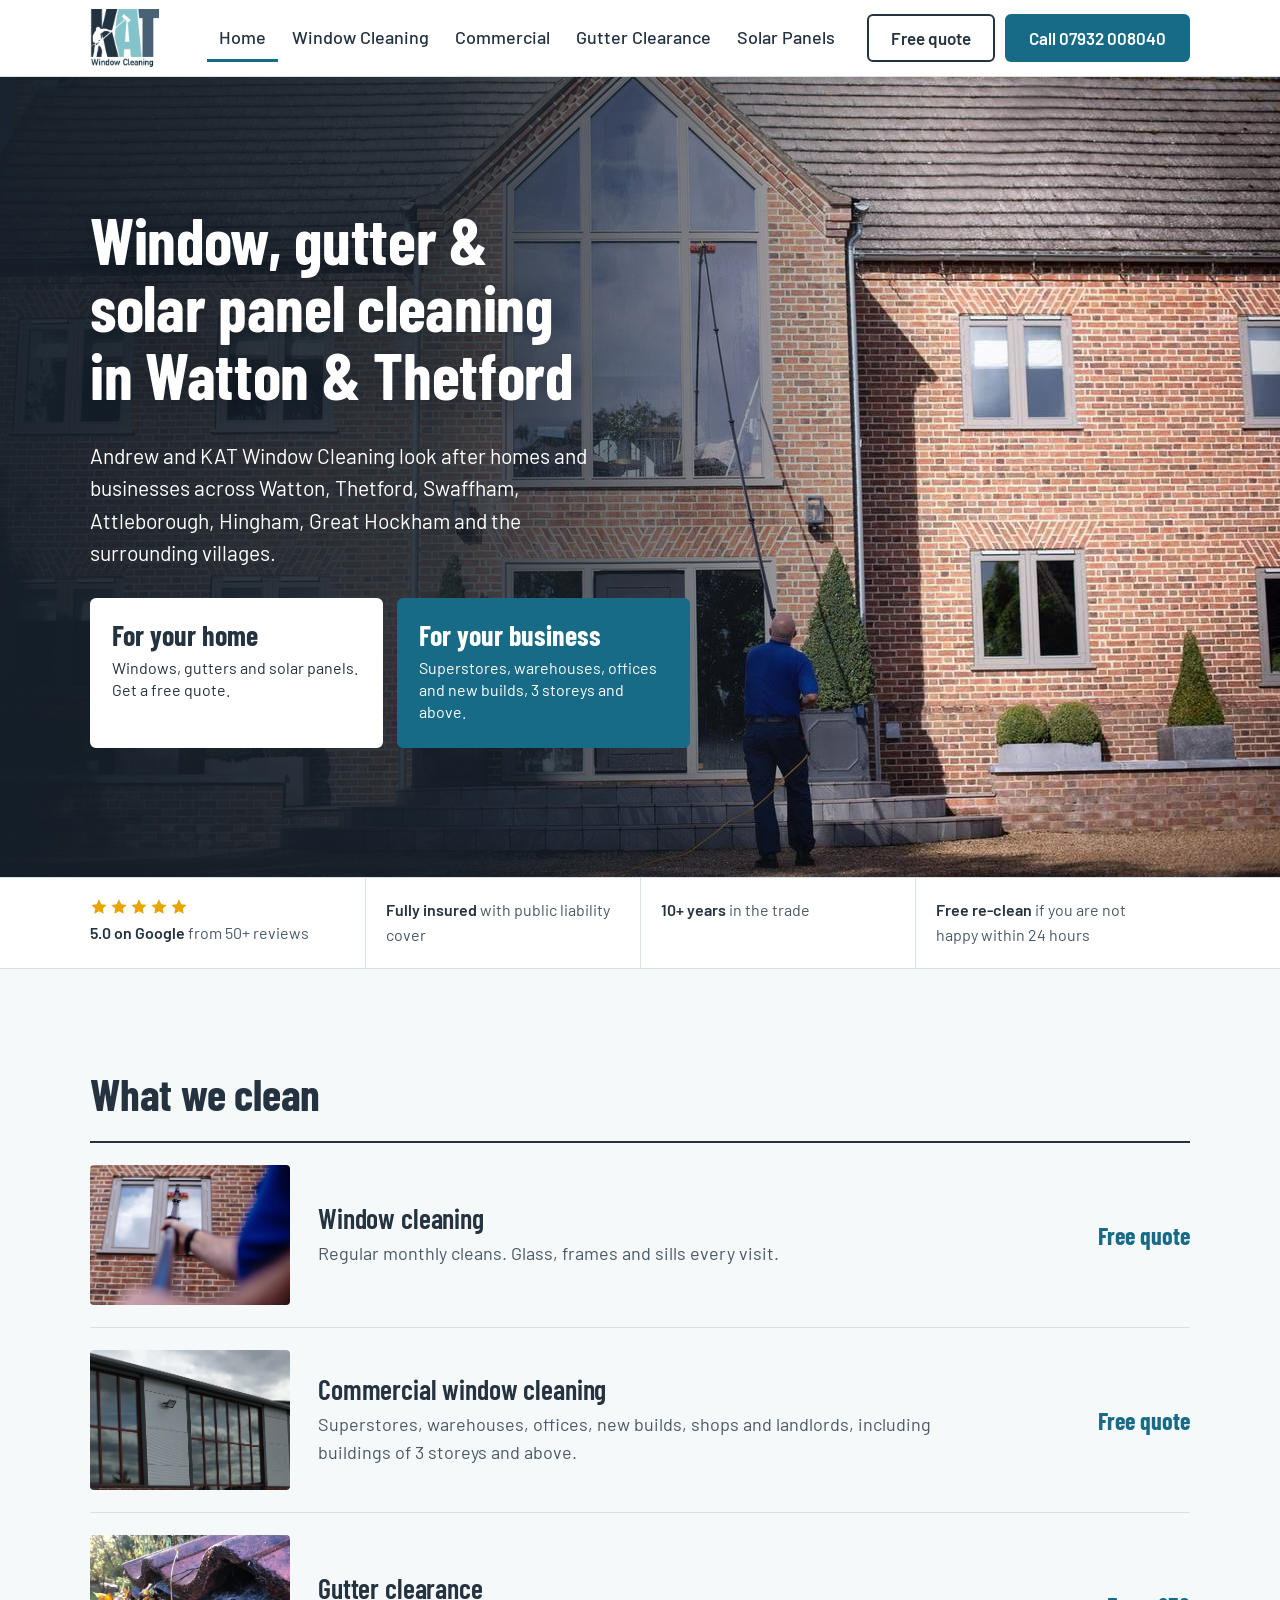
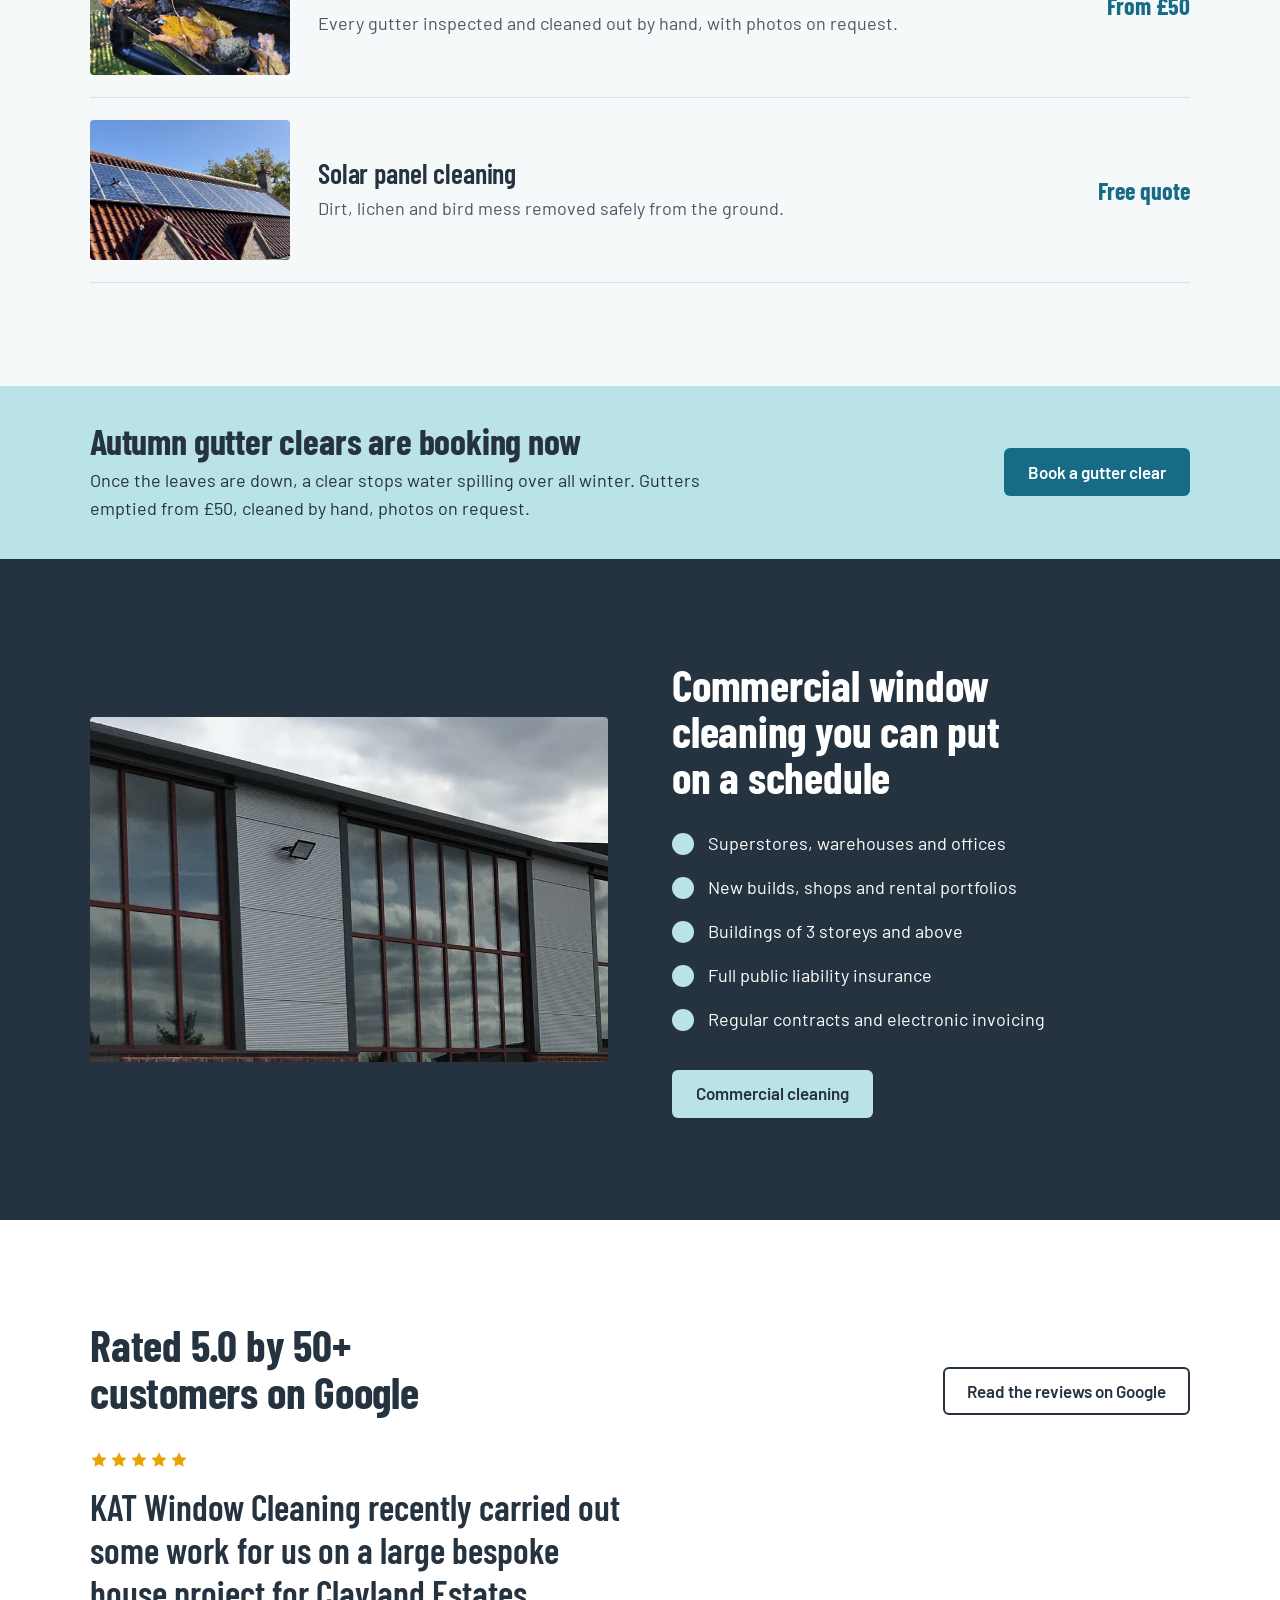
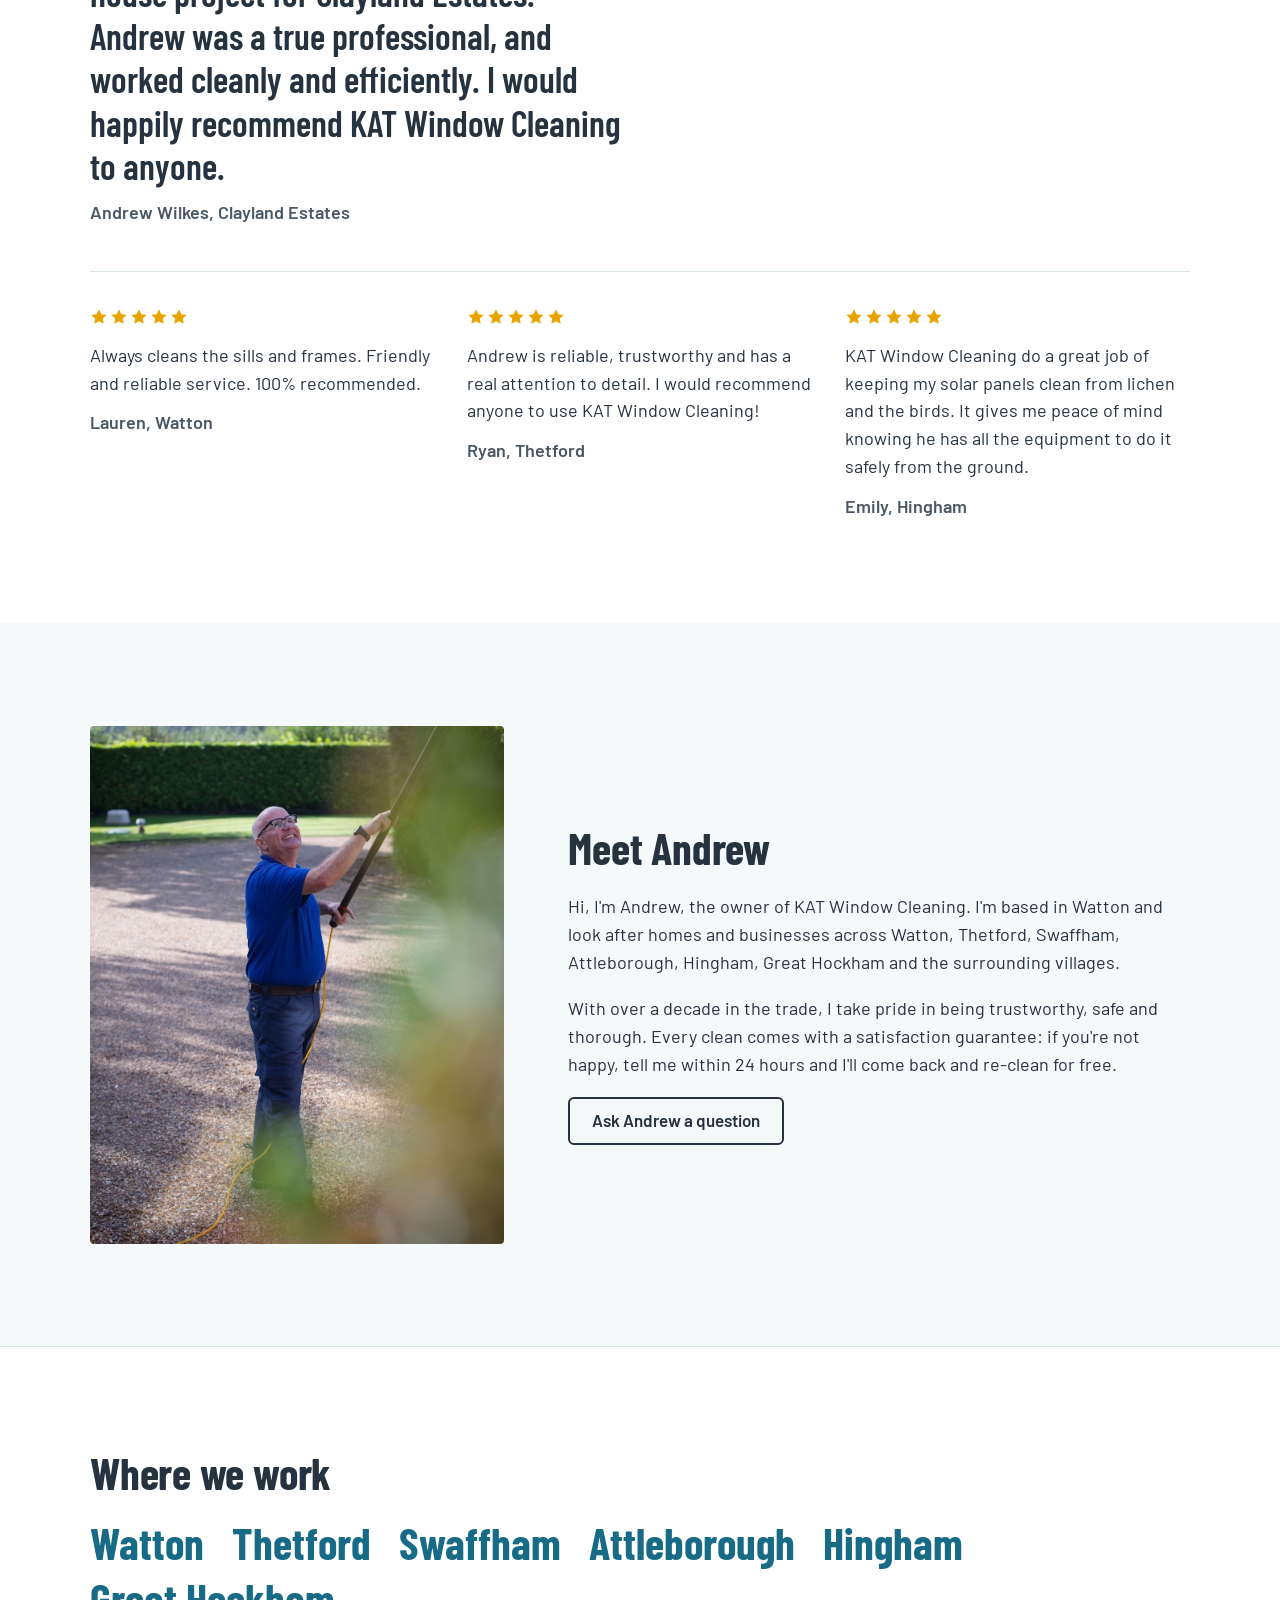
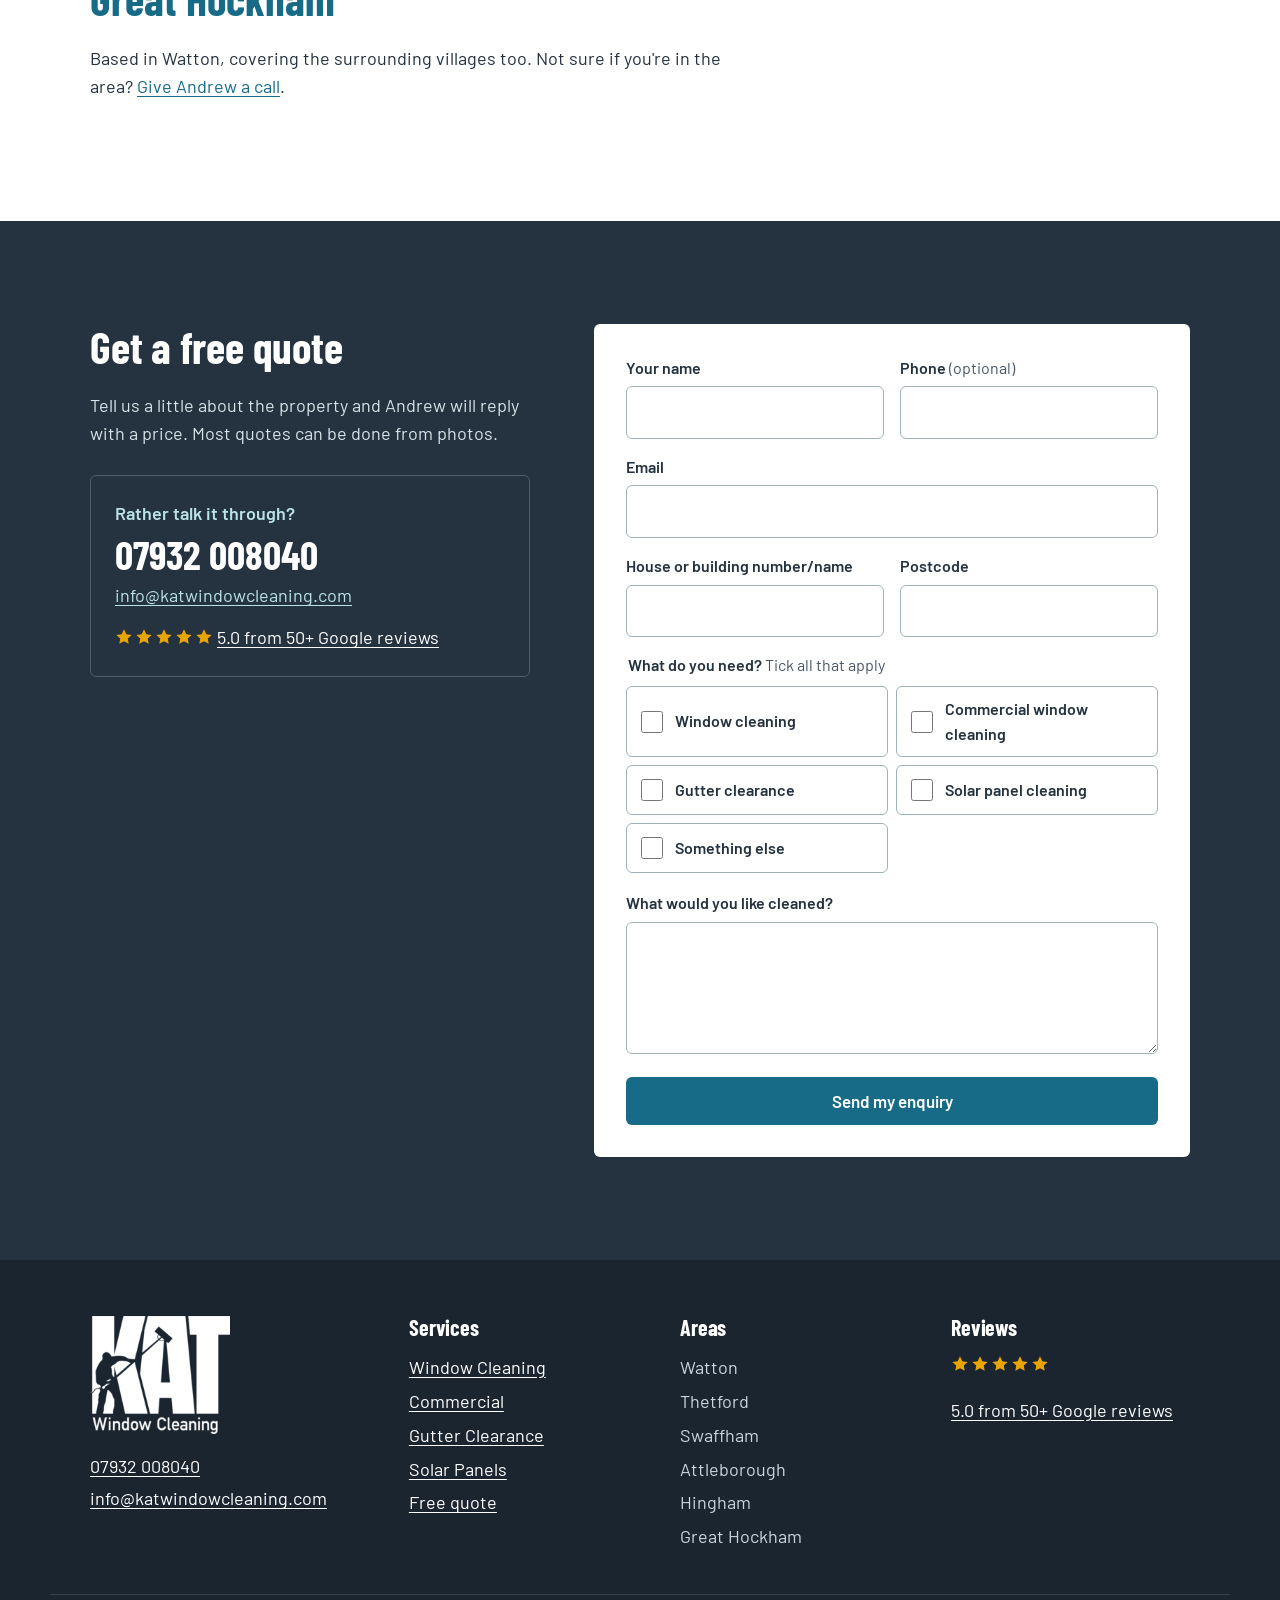
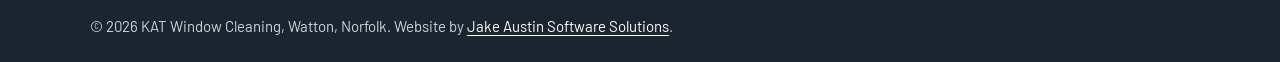
==== commit a3b9ae50: "Redesign hero: lightest tint that meets WCAG AA, heading lower on phones Tint (style 3) is now an ev" ====
--- a/index.html
+++ b/index.html
@@ -25,7 +25,7 @@
   <link rel="preconnect" href="https://fonts.googleapis.com">
   <link rel="preconnect" href="https://fonts.gstatic.com" crossorigin>
   <link rel="stylesheet" href="https://fonts.googleapis.com/css2?family=Barlow+Condensed:wght@600;700&family=Barlow:wght@400;500;600&display=swap">
-  <link rel="stylesheet" href="css/kat.css?v=0f2ae86c">
+  <link rel="stylesheet" href="css/kat.css?v=73057e79">
   <script type="application/ld+json">{"@context": "https://schema.org", "@type": "LocalBusiness", "@id": "https://katwindowcleaning.com/#business", "name": "KAT Window Cleaning", "url": "https://katwindowcleaning.com/", "telephone": "+447932008040", "email": "info@katwindowcleaning.com", "image": "https://katwindowcleaning.com/images/og-image.jpg", "logo": "https://katwindowcleaning.com/images/icon-512.png", "priceRange": "££", "address": {"@type": "PostalAddress", "addressLocality": "Watton", "addressRegion": "Norfolk", "addressCountry": "GB"}, "areaServed": [{"@type": "City", "name": "Watton"}, {"@type": "City", "name": "Thetford"}, {"@type": "City", "name": "Swaffham"}, {"@type": "City", "name": "Attleborough"}, {"@type": "City", "name": "Hingham"}, {"@type": "City", "name": "Great Hockham"}], "sameAs": ["https://www.google.com/maps?cid=2617828129169492736"], "founder": {"@type": "Person", "name": "Andrew"}, "hasOfferCatalog": {"@type": "OfferCatalog", "name": "Cleaning services", "itemListElement": [{"@type": "Offer", "itemOffered": {"@type": "Service", "name": "Window cleaning", "url": "https://katwindowcleaning.com/window-cleaning.html"}}, {"@type": "Offer", "itemOffered": {"@type": "Service", "name": "Commercial window cleaning", "url": "https://katwindowcleaning.com/commercial-window-cleaning.html"}}, {"@type": "Offer", "itemOffered": {"@type": "Service", "name": "Gutter clearance", "url": "https://katwindowcleaning.com/gutter-clearance.html"}}, {"@type": "Offer", "itemOffered": {"@type": "Service", "name": "Solar panel cleaning", "url": "https://katwindowcleaning.com/solar-panels.html"}}]}}</script>
 </head>
 <body class="page-index">
--- a/css/kat.css
+++ b/css/kat.css
@@ -337,7 +337,7 @@
 .hero-inner { position: relative; display: flex; align-items: center; min-height: min(800px, calc(100svh - 76px)); padding-top: clamp(48px, 7vw, 88px); padding-bottom: clamp(48px, 7vw, 88px); }
 .hero-full .hero-copy { max-width: 600px; }
 .hero-full h1 { max-width: 17ch; font-size: clamp(2.6rem, 5vw, 4.25rem); color: var(--white); text-shadow: 0 2px 24px rgba(12, 20, 28, .35); }
-.hero-full .hero-lead { color: #e4edf1; max-width: 44ch; }
+.hero-full .hero-lead { color: var(--white); max-width: 44ch; }
 .hero-full .route-card { background: var(--white); border-color: var(--white); color: var(--ink); }
 .hero-full .route-card:hover { background: var(--pane); border-color: var(--pane); color: var(--ink); }
 .hero-full .route-business { background: var(--teal); border-color: var(--teal); color: var(--white); }
@@ -358,7 +358,12 @@
 .hero-full[data-hero="glass"] .route-business { border-color: var(--teal); }
 
 /* 3. Full tint: the whole photo darkened, words centred */
-.hero-full[data-hero="tint"] .hero-shade { background: radial-gradient(ellipse at 50% 45%, rgba(22, 32, 42, .62), rgba(22, 32, 42, .8)); }
+/* Tint strength: the lightest level where every line of text still meets WCAG AA contrast
+   (3:1 for the headline, 4.5:1 for the paragraph) against the brightest part of the photo behind it */
+.hero-full[data-hero="tint"] { --tint: .49; }
+.hero-full[data-hero="tint"] .hero-shade { background: rgba(22, 32, 42, var(--tint)); }
+.hero-full[data-hero="tint"] .hero-lead { color: var(--white); }
+@media (min-width: 1081px) { .hero-full[data-hero="tint"] .hero-lead { font-size: 1.5rem; line-height: 1.45; max-width: 40ch; } }
 .hero-full[data-hero="tint"] .hero-inner { justify-content: center; text-align: center; }
 .hero-full[data-hero="tint"] .hero-copy { max-width: 780px; }
 .hero-full[data-hero="tint"] h1 { max-width: 18ch; margin-left: auto; margin-right: auto; }
@@ -372,13 +377,18 @@
   .hero-full .hero-inner, .hero-full .hero-copy { display: contents; }
   .hero-media { position: relative; inset: auto; z-index: 0; grid-row: 1; grid-column: 1; width: 100%; height: min(127.8vw, 78svh); }
   .hero-media img, .hero-full[data-hero] .hero-media img { transform: none; object-position: 50% 100%; }
-  .hero-full h1 { grid-row: 1; grid-column: 1; align-self: start; z-index: 1; margin: 0; padding: 28px var(--gutter) 0; max-width: none; font-size: clamp(2.3rem, 10.5vw, 3rem); }
+  /* Andrew's head sits about 39.6vw up from the bottom of the photo at any width, so the
+     heading is centred in the space above that and never covers him */
+  .hero-full { --clear: calc(39.6vw + 20px); }
+  .hero-full h1 { grid-row: 1; grid-column: 1; align-self: center; z-index: 1; margin: 16px var(--gutter) var(--clear); padding: 0; max-width: none; font-size: clamp(2.3rem, 10.5vw, 3rem); }
   .hero-full .hero-lead { grid-row: 2; padding: 24px var(--gutter) 0; margin: 0 0 4px; }
   .hero-full .route { grid-row: 3; margin: 20px 0 0; padding: 0 var(--gutter) 36px; }
-  .hero-full[data-hero="shade"] .hero-shade { background: linear-gradient(180deg, rgba(22, 32, 42, .9) 0%, rgba(22, 32, 42, .72) 34%, rgba(22, 32, 42, .2) 56%, rgba(22, 32, 42, 0) 66%, rgba(22, 32, 42, 0) 88%, rgba(37, 50, 63, 1) 100%); }
-  .hero-full[data-hero="tint"] .hero-shade { background: linear-gradient(180deg, rgba(22, 32, 42, .82) 0%, rgba(22, 32, 42, .55) 50%, rgba(37, 50, 63, .85) 100%); }
+  .hero-full[data-hero="shade"] .hero-shade { background: linear-gradient(180deg, rgba(22, 32, 42, var(--shade-m)) 0%, rgba(22, 32, 42, var(--shade-m)) calc(100% - var(--clear)), rgba(22, 32, 42, 0) calc(100% - 39.6vw + 6px), rgba(22, 32, 42, 0) 88%, rgba(37, 50, 63, 1) 100%); }
+  .hero-full[data-hero="shade"] { --shade-m: .72; }
+  .hero-full[data-hero="tint"] { --tint: var(--tint-m); --tint-m: .46; }
+  .hero-full[data-hero="tint"] .hero-shade { background: linear-gradient(180deg, rgba(22, 32, 42, var(--tint)) 0%, rgba(22, 32, 42, var(--tint)) 86%, rgba(37, 50, 63, 1) 100%); }
   .hero-full[data-hero="tint"] h1 { text-align: center; }
   .hero-full[data-hero="glass"] { background: var(--glass); color: var(--ink); }
   .hero-full[data-hero="glass"] .hero-shade { background: linear-gradient(180deg, rgba(246, 249, 250, 0) 86%, var(--glass) 100%); }
-  .hero-full[data-hero="glass"] h1 { margin: 16px var(--gutter) 0; padding: 18px 20px; background: rgba(246, 249, 250, .84); -webkit-backdrop-filter: blur(14px); backdrop-filter: blur(14px); border: 1px solid rgba(255, 255, 255, .7); border-radius: 8px; }
-}
+  .hero-full[data-hero="glass"] h1 { padding: 18px 20px; background: rgba(246, 249, 250, .84); -webkit-backdrop-filter: blur(14px); backdrop-filter: blur(14px); border: 1px solid rgba(255, 255, 255, .7); border-radius: 8px; }
+}
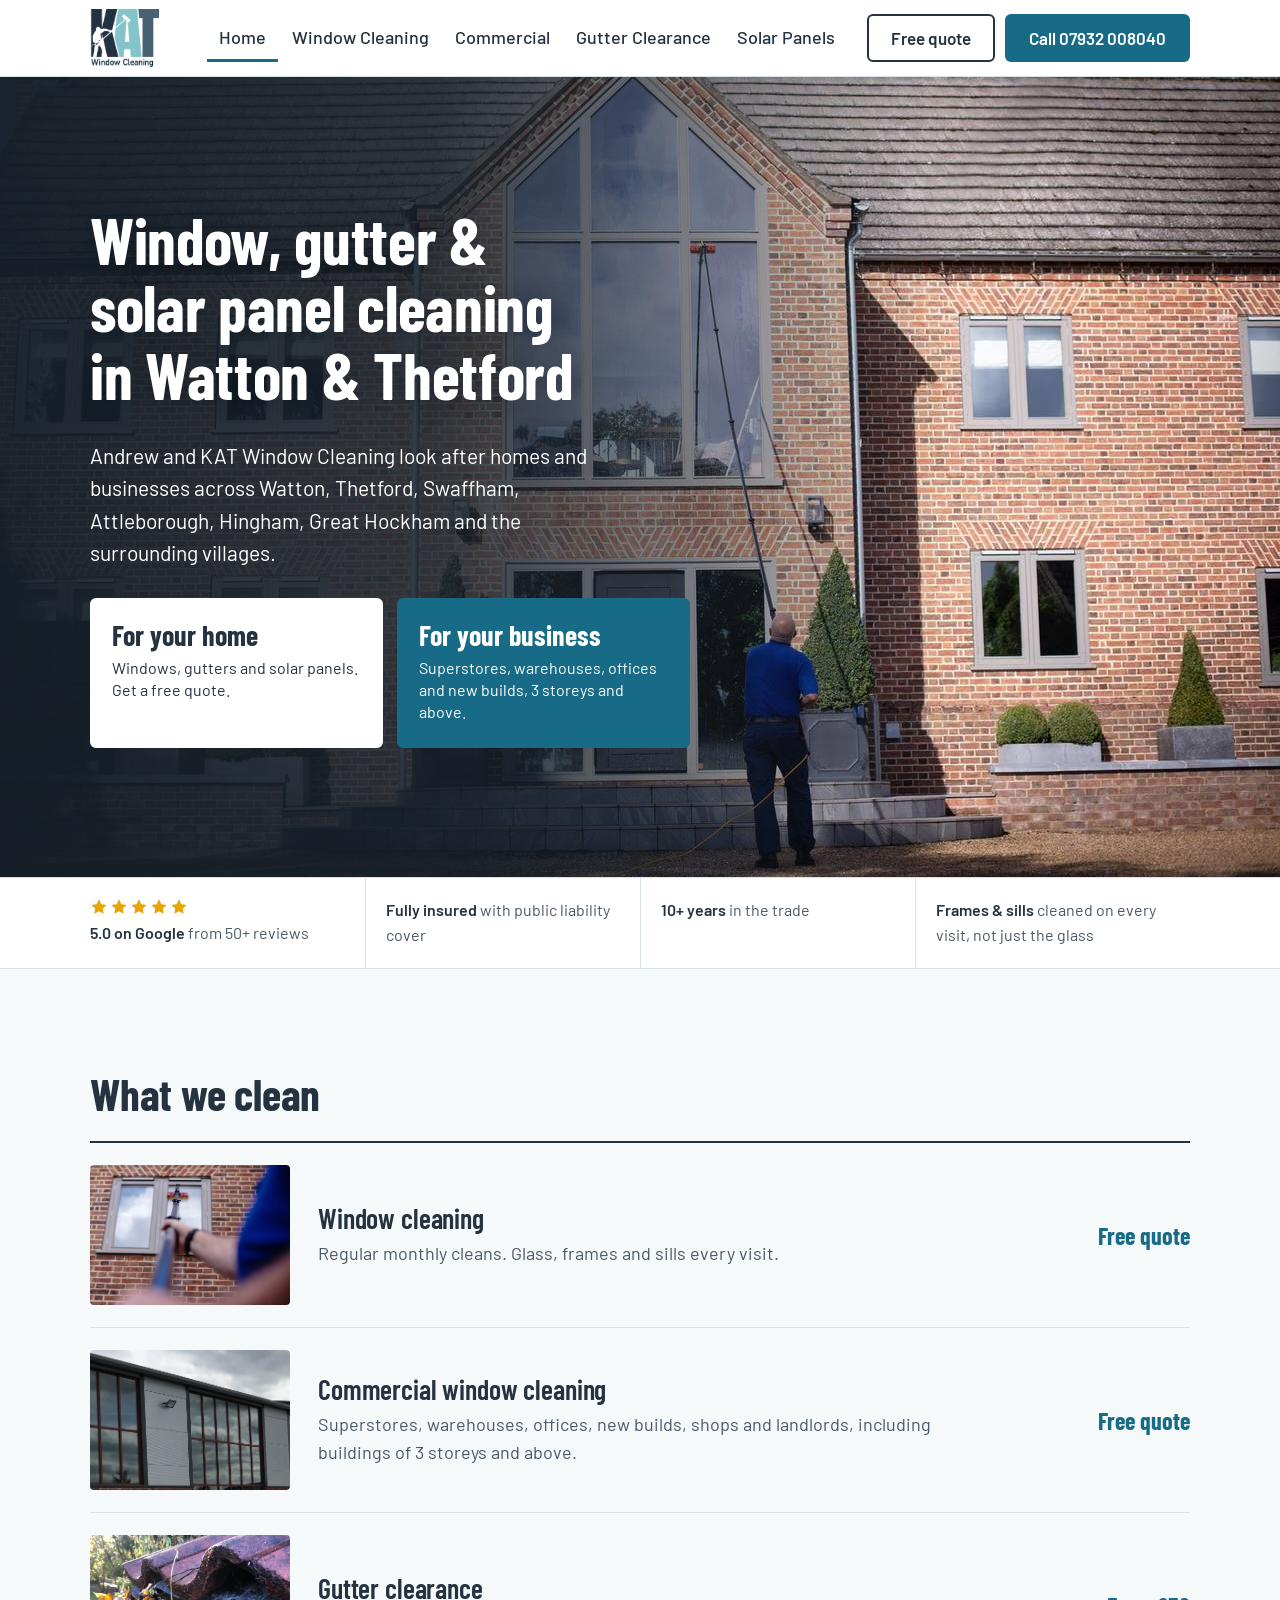
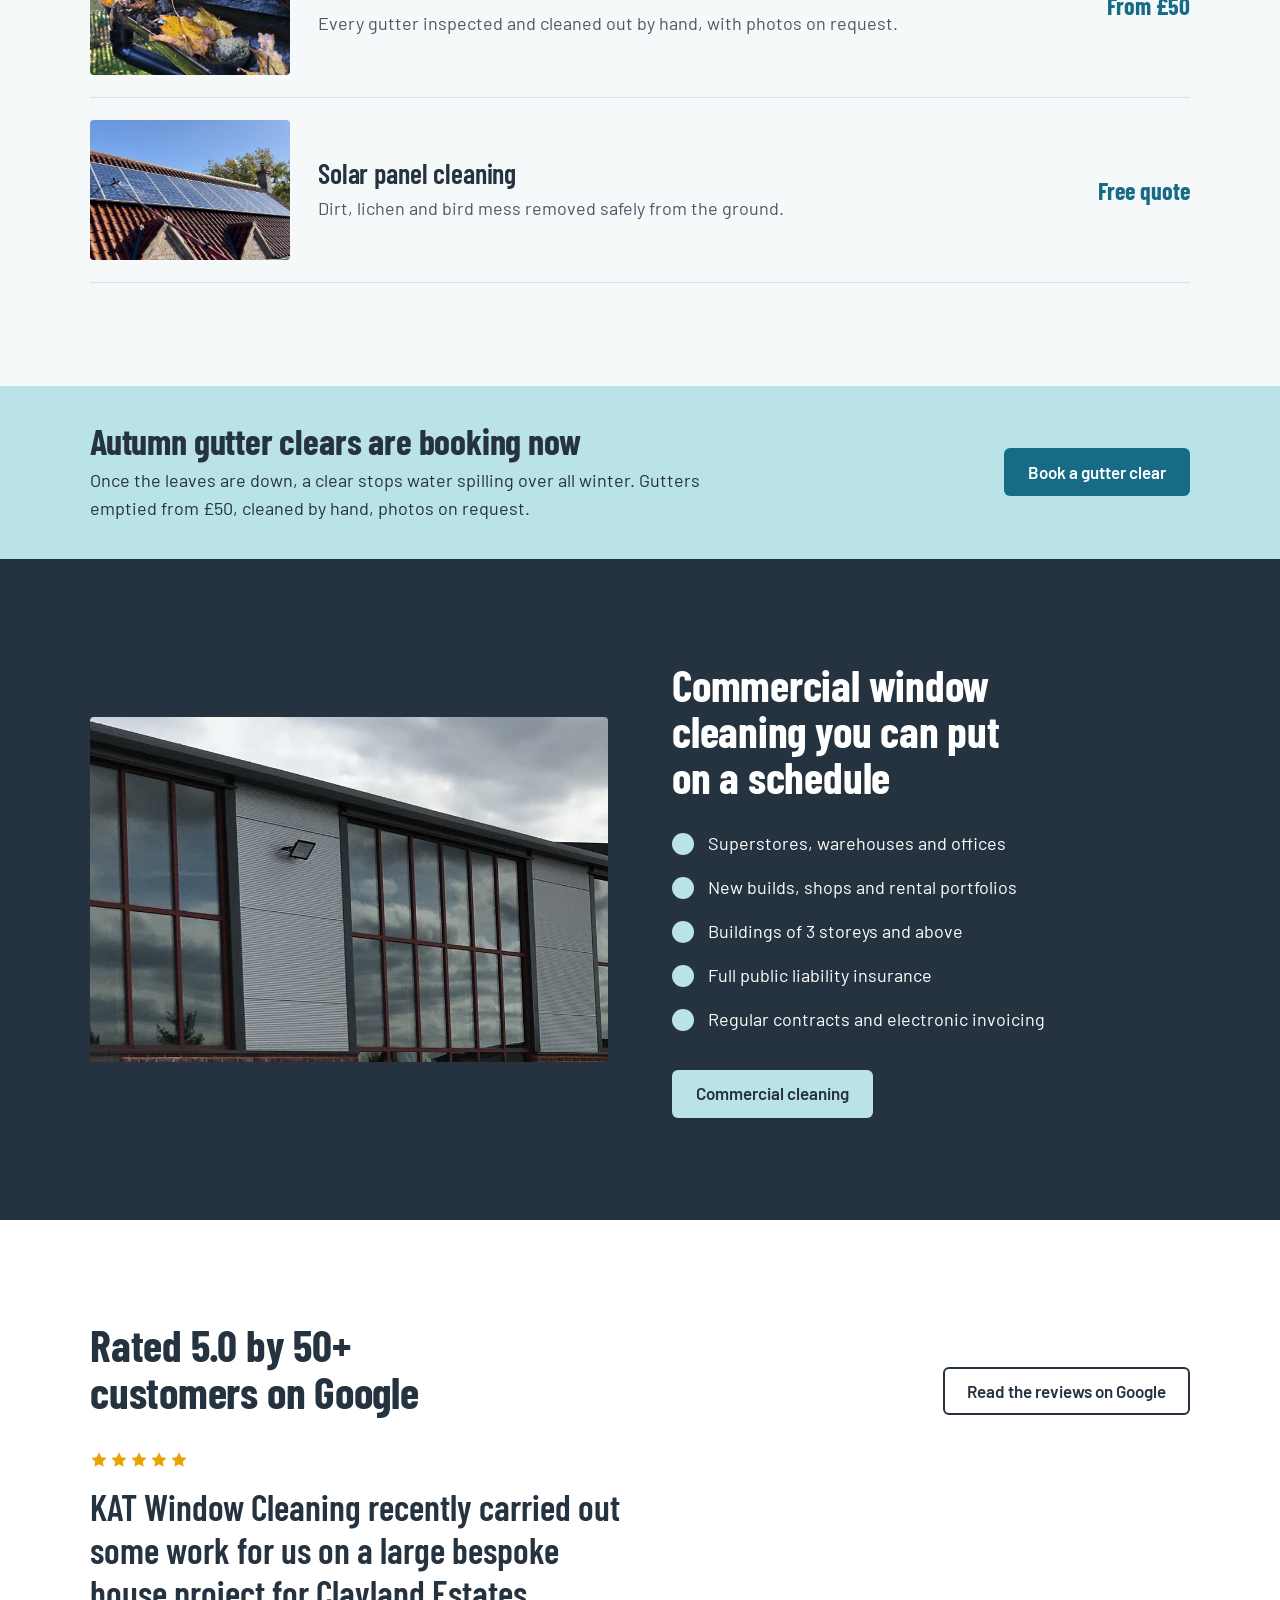
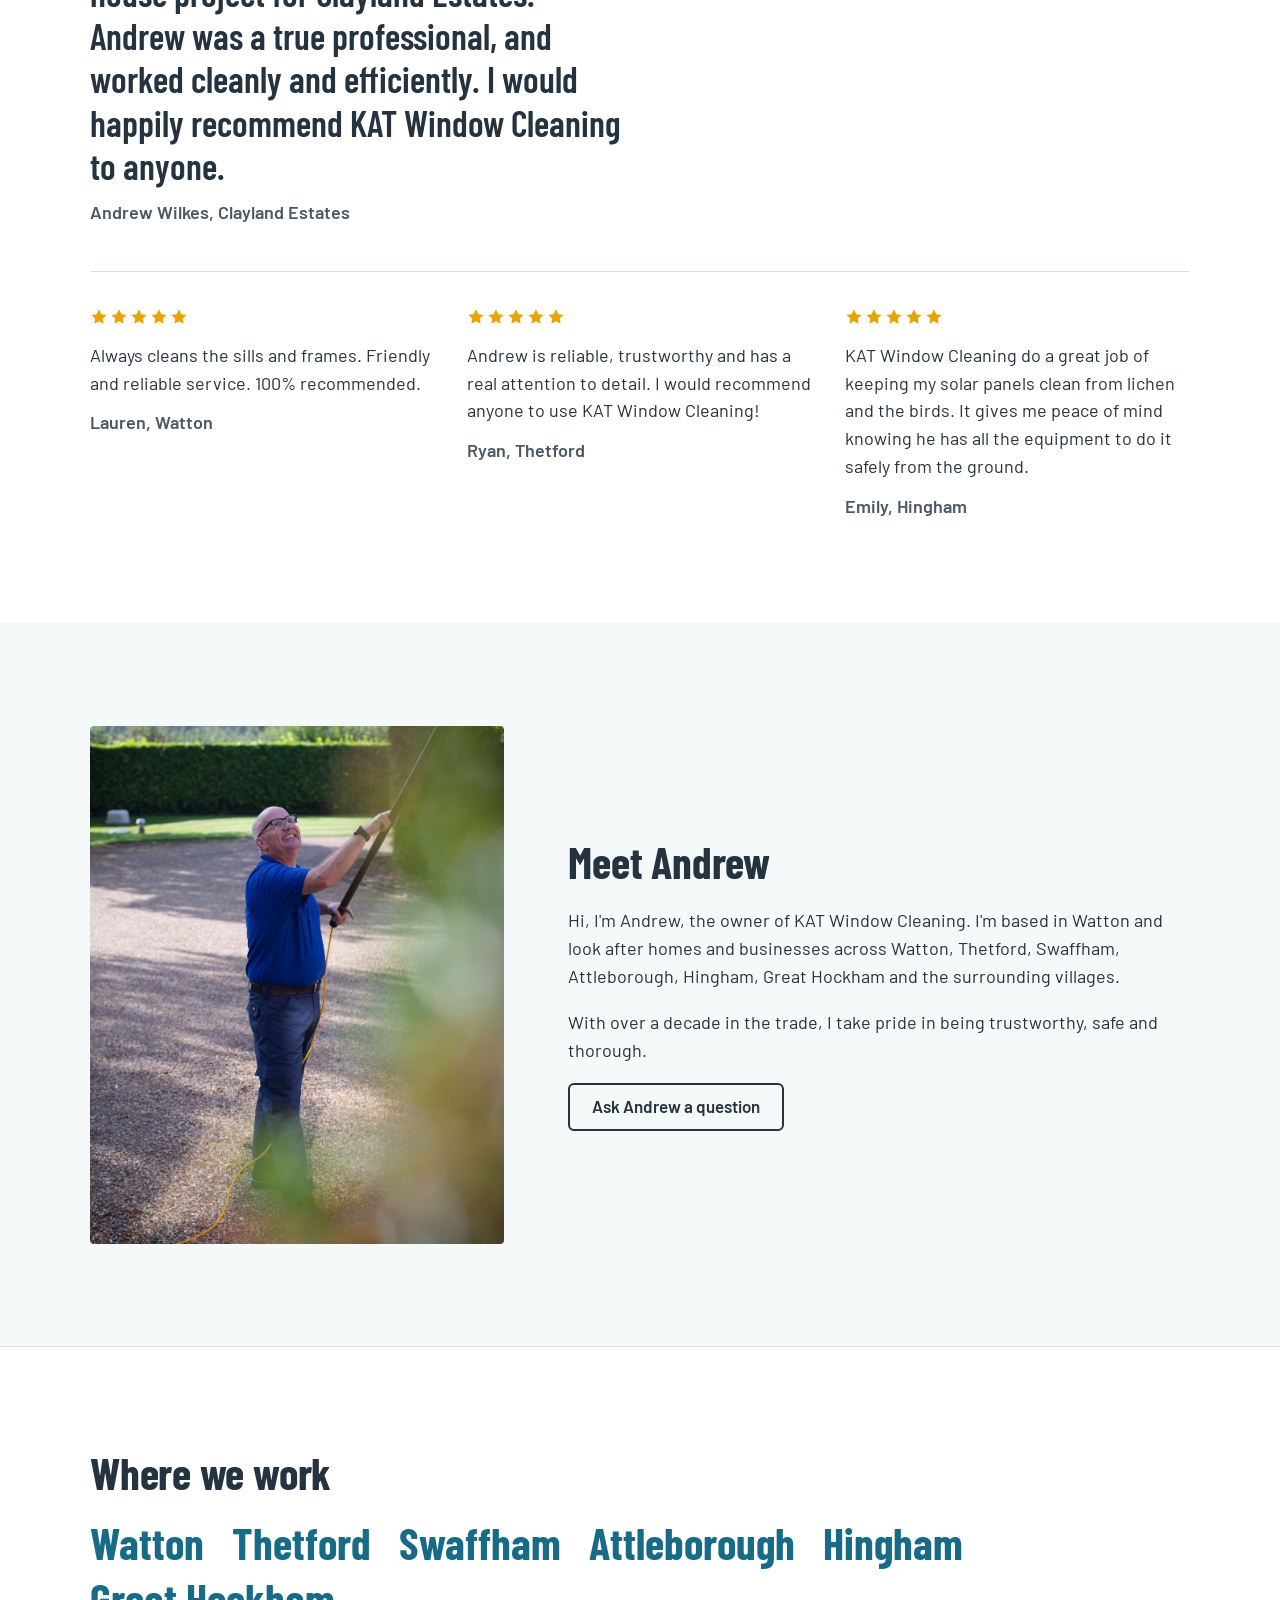
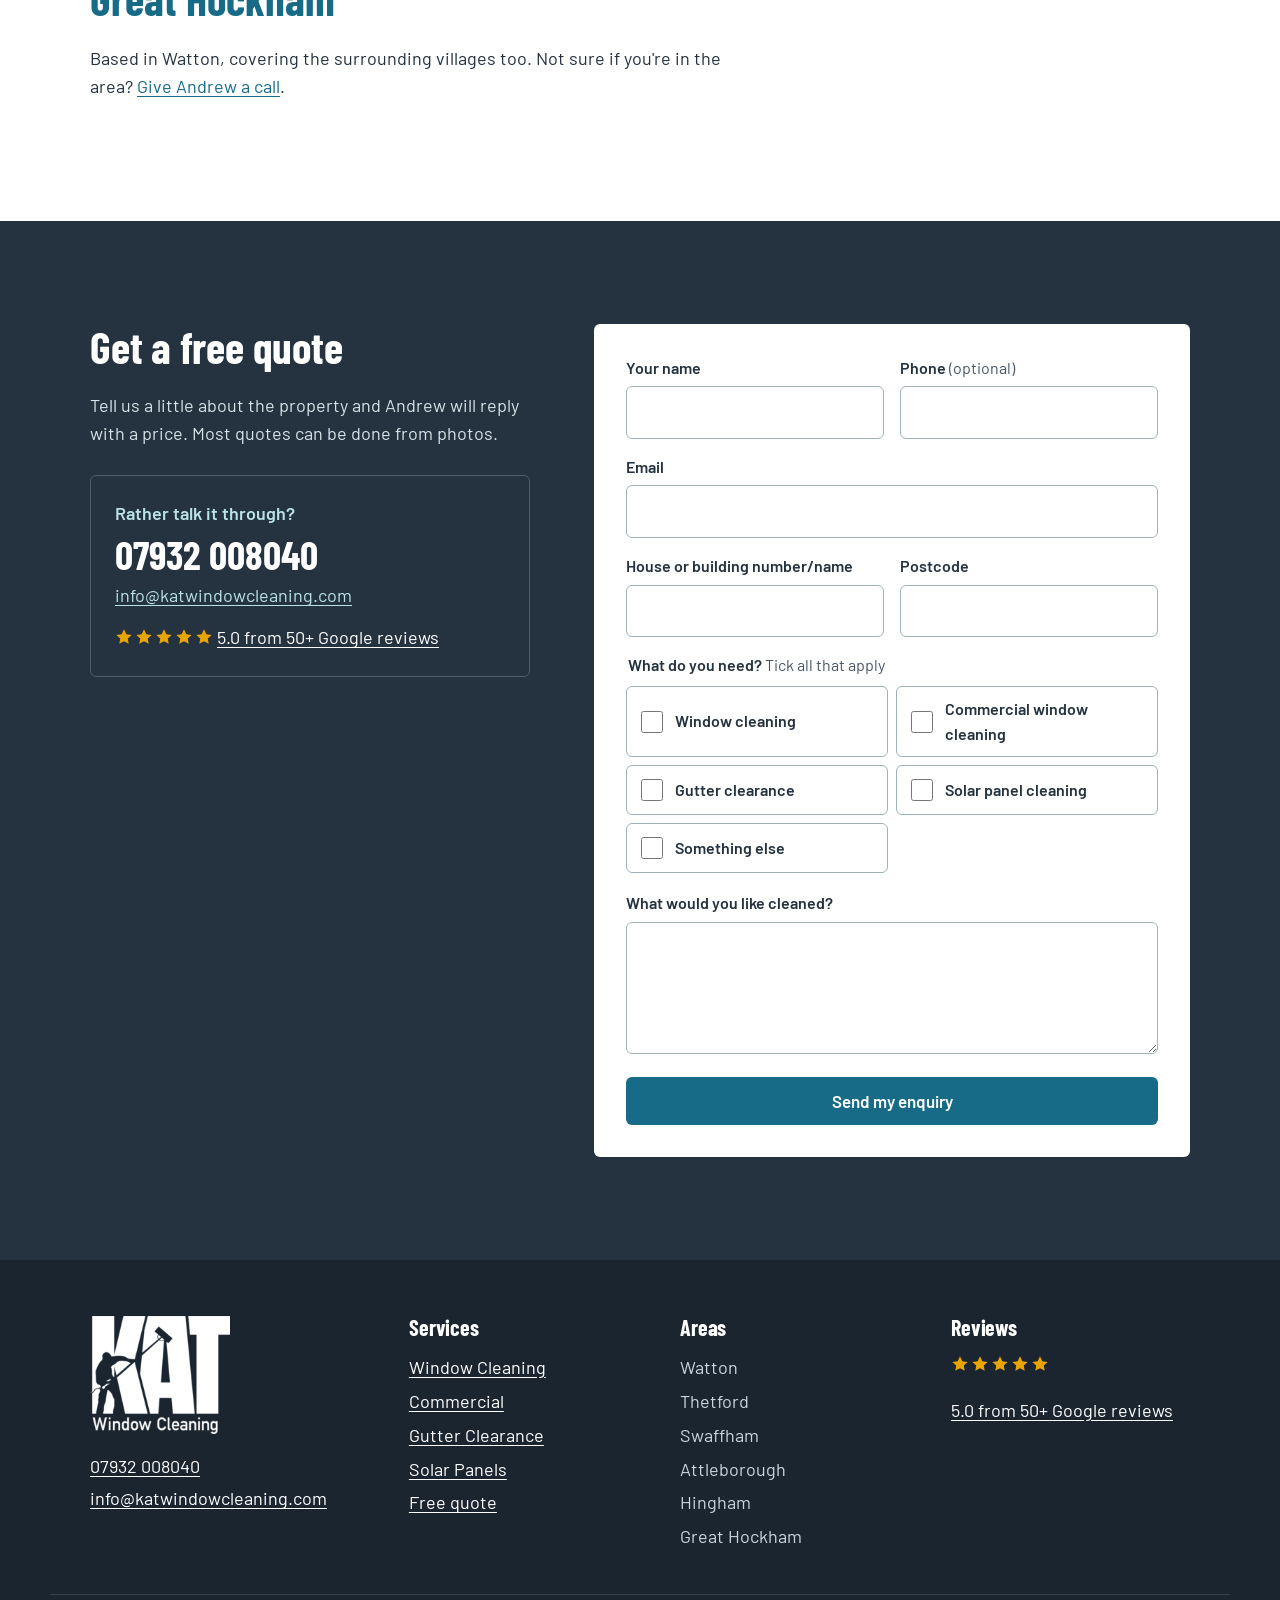
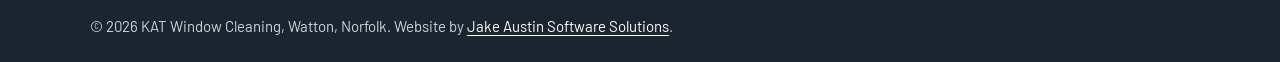
==== commit e0024f2e: "Redesign: remove the free re-clean / satisfaction guarantee offer Trust row now says frames and sill" ====
--- a/index.html
+++ b/index.html
@@ -25,7 +25,7 @@
   <link rel="preconnect" href="https://fonts.googleapis.com">
   <link rel="preconnect" href="https://fonts.gstatic.com" crossorigin>
   <link rel="stylesheet" href="https://fonts.googleapis.com/css2?family=Barlow+Condensed:wght@600;700&family=Barlow:wght@400;500;600&display=swap">
-  <link rel="stylesheet" href="css/kat.css?v=73057e79">
+  <link rel="stylesheet" href="css/kat.css?v=bf6a9cf1">
   <script type="application/ld+json">{"@context": "https://schema.org", "@type": "LocalBusiness", "@id": "https://katwindowcleaning.com/#business", "name": "KAT Window Cleaning", "url": "https://katwindowcleaning.com/", "telephone": "+447932008040", "email": "info@katwindowcleaning.com", "image": "https://katwindowcleaning.com/images/og-image.jpg", "logo": "https://katwindowcleaning.com/images/icon-512.png", "priceRange": "££", "address": {"@type": "PostalAddress", "addressLocality": "Watton", "addressRegion": "Norfolk", "addressCountry": "GB"}, "areaServed": [{"@type": "City", "name": "Watton"}, {"@type": "City", "name": "Thetford"}, {"@type": "City", "name": "Swaffham"}, {"@type": "City", "name": "Attleborough"}, {"@type": "City", "name": "Hingham"}, {"@type": "City", "name": "Great Hockham"}], "sameAs": ["https://www.google.com/maps?cid=2617828129169492736"], "founder": {"@type": "Person", "name": "Andrew"}, "hasOfferCatalog": {"@type": "OfferCatalog", "name": "Cleaning services", "itemListElement": [{"@type": "Offer", "itemOffered": {"@type": "Service", "name": "Window cleaning", "url": "https://katwindowcleaning.com/window-cleaning.html"}}, {"@type": "Offer", "itemOffered": {"@type": "Service", "name": "Commercial window cleaning", "url": "https://katwindowcleaning.com/commercial-window-cleaning.html"}}, {"@type": "Offer", "itemOffered": {"@type": "Service", "name": "Gutter clearance", "url": "https://katwindowcleaning.com/gutter-clearance.html"}}, {"@type": "Offer", "itemOffered": {"@type": "Service", "name": "Solar panel cleaning", "url": "https://katwindowcleaning.com/solar-panels.html"}}]}}</script>
 </head>
 <body class="page-index">
@@ -68,7 +68,7 @@
     </div>
   </div>
 </section>
-<section class="proof" aria-label="Why customers trust KAT"><ul class="wrap proof-list"><li><span class="stars" role="img" aria-label="5 out of 5 stars"><svg viewBox="0 0 20 20" aria-hidden="true"><path d="M10 1.5l2.6 5.4 5.9.8-4.3 4.1 1 5.8L10 14.8l-5.2 2.8 1-5.8L1.5 7.7l5.9-.8z"/></svg><svg viewBox="0 0 20 20" aria-hidden="true"><path d="M10 1.5l2.6 5.4 5.9.8-4.3 4.1 1 5.8L10 14.8l-5.2 2.8 1-5.8L1.5 7.7l5.9-.8z"/></svg><svg viewBox="0 0 20 20" aria-hidden="true"><path d="M10 1.5l2.6 5.4 5.9.8-4.3 4.1 1 5.8L10 14.8l-5.2 2.8 1-5.8L1.5 7.7l5.9-.8z"/></svg><svg viewBox="0 0 20 20" aria-hidden="true"><path d="M10 1.5l2.6 5.4 5.9.8-4.3 4.1 1 5.8L10 14.8l-5.2 2.8 1-5.8L1.5 7.7l5.9-.8z"/></svg><svg viewBox="0 0 20 20" aria-hidden="true"><path d="M10 1.5l2.6 5.4 5.9.8-4.3 4.1 1 5.8L10 14.8l-5.2 2.8 1-5.8L1.5 7.7l5.9-.8z"/></svg></span><span><strong>5.0 on Google</strong> from 50+ reviews</span></li><li><span><strong>Fully insured</strong> with public liability cover</span></li><li><span><strong>10+ years</strong> in the trade</span></li><li><span><strong>Free re-clean</strong> if you are not happy within 24 hours</span></li></ul></section>
+<section class="proof" aria-label="Why customers trust KAT"><ul class="wrap proof-list"><li><span class="stars" role="img" aria-label="5 out of 5 stars"><svg viewBox="0 0 20 20" aria-hidden="true"><path d="M10 1.5l2.6 5.4 5.9.8-4.3 4.1 1 5.8L10 14.8l-5.2 2.8 1-5.8L1.5 7.7l5.9-.8z"/></svg><svg viewBox="0 0 20 20" aria-hidden="true"><path d="M10 1.5l2.6 5.4 5.9.8-4.3 4.1 1 5.8L10 14.8l-5.2 2.8 1-5.8L1.5 7.7l5.9-.8z"/></svg><svg viewBox="0 0 20 20" aria-hidden="true"><path d="M10 1.5l2.6 5.4 5.9.8-4.3 4.1 1 5.8L10 14.8l-5.2 2.8 1-5.8L1.5 7.7l5.9-.8z"/></svg><svg viewBox="0 0 20 20" aria-hidden="true"><path d="M10 1.5l2.6 5.4 5.9.8-4.3 4.1 1 5.8L10 14.8l-5.2 2.8 1-5.8L1.5 7.7l5.9-.8z"/></svg><svg viewBox="0 0 20 20" aria-hidden="true"><path d="M10 1.5l2.6 5.4 5.9.8-4.3 4.1 1 5.8L10 14.8l-5.2 2.8 1-5.8L1.5 7.7l5.9-.8z"/></svg></span><span><strong>5.0 on Google</strong> from 50+ reviews</span></li><li><span><strong>Fully insured</strong> with public liability cover</span></li><li><span><strong>10+ years</strong> in the trade</span></li><li><span><strong>Frames &amp; sills</strong> cleaned on every visit, not just the glass</span></li></ul></section>
 <section class="services" aria-labelledby="services-title">
   <div class="wrap">
     <h2 id="services-title">What we clean</h2>
@@ -125,7 +125,7 @@
     <img src="images/window_cleaning__watton_2_2.jpg" alt="Andrew, owner of KAT Window Cleaning, at work" width="1115" height="1284" loading="lazy">
     <div>
       <h2 id="about-title">Meet Andrew</h2>
-      <p>Hi, I&#x27;m Andrew, the owner of KAT Window Cleaning. I&#x27;m based in Watton and look after homes and businesses across Watton, Thetford, Swaffham, Attleborough, Hingham, Great Hockham and the surrounding villages.</p><p>With over a decade in the trade, I take pride in being trustworthy, safe and thorough. Every clean comes with a satisfaction guarantee: if you&#x27;re not happy, tell me within 24 hours and I&#x27;ll come back and re-clean for free.</p>
+      <p>Hi, I&#x27;m Andrew, the owner of KAT Window Cleaning. I&#x27;m based in Watton and look after homes and businesses across Watton, Thetford, Swaffham, Attleborough, Hingham, Great Hockham and the surrounding villages.</p><p>With over a decade in the trade, I take pride in being trustworthy, safe and thorough.</p>
       <a class="btn btn-ghost" href="contact.html">Ask Andrew a question</a>
     </div>
   </div>
@@ -195,8 +195,8 @@
   </div>
 </footer>
 <nav class="mobile-bar" aria-label="Quick contact">
-  <a href="tel:07932008040">Call Andrew</a>
-  <a href="contact.html">Free quote</a>
+  <a class="mb-call" href="tel:07932008040"><svg viewBox="0 0 24 24" aria-hidden="true"><path d="M6.6 10.8a15.1 15.1 0 0 0 6.6 6.6l2.2-2.2a1 1 0 0 1 1-.25 11.4 11.4 0 0 0 3.6.57 1 1 0 0 1 1 1V20a1 1 0 0 1-1 1A17 17 0 0 1 3 4a1 1 0 0 1 1-1h3.5a1 1 0 0 1 1 1c0 1.25.2 2.45.57 3.57a1 1 0 0 1-.25 1z"/></svg>Call Andrew</a>
+  <a class="mb-quote" href="contact.html"><svg viewBox="0 0 24 24" aria-hidden="true"><path d="M14 2H6a2 2 0 0 0-2 2v16a2 2 0 0 0 2 2h12a2 2 0 0 0 2-2V8zm-1 1.5L18.5 9H13zM8 13h8v1.6H8zm0 3.5h8v1.6H8zm0-7h3v1.6H8z"/></svg>Free quote</a>
 </nav>
 <script src="js/site.js?v=7329f42b" defer></script>
 <script src="js/contact-form.js?v=407d3594" defer></script>
--- a/css/kat.css
+++ b/css/kat.css
@@ -392,3 +392,14 @@
   .hero-full[data-hero="glass"] .hero-shade { background: linear-gradient(180deg, rgba(246, 249, 250, 0) 86%, var(--glass) 100%); }
   .hero-full[data-hero="glass"] h1 { padding: 18px 20px; background: rgba(246, 249, 250, .84); -webkit-backdrop-filter: blur(14px); backdrop-filter: blur(14px); border: 1px solid rgba(255, 255, 255, .7); border-radius: 8px; }
 }
+
+/* Phone call/quote bar: two clear, raised buttons rather than flat colour blocks */
+@media (max-width: 640px) {
+  body { padding-bottom: calc(84px + env(safe-area-inset-bottom)); }
+  .mobile-bar { gap: 10px; padding: 10px 12px calc(10px + env(safe-area-inset-bottom)); background: var(--white); border-top: 1px solid var(--line); box-shadow: 0 -6px 18px rgba(37, 50, 63, .12); }
+  .mobile-bar a, .mobile-bar a + a { display: flex; align-items: center; justify-content: center; gap: 8px; min-height: 52px; border-radius: 10px; font-size: 1.0625rem; font-weight: 700; letter-spacing: .01em; box-shadow: 0 3px 0 rgba(0, 0, 0, .22), 0 6px 14px -4px rgba(37, 50, 63, .45); transition: transform .08s, box-shadow .08s; -webkit-tap-highlight-color: transparent; }
+  .mobile-bar .mb-call { background: var(--teal); color: var(--white); }
+  .mobile-bar .mb-quote { background: var(--ink); color: var(--white); }
+  .mobile-bar a:active { transform: translateY(2px); box-shadow: 0 1px 0 rgba(0, 0, 0, .22), 0 2px 6px -2px rgba(37, 50, 63, .45); }
+  .mobile-bar svg { width: 20px; height: 20px; fill: currentColor; flex: none; }
+}
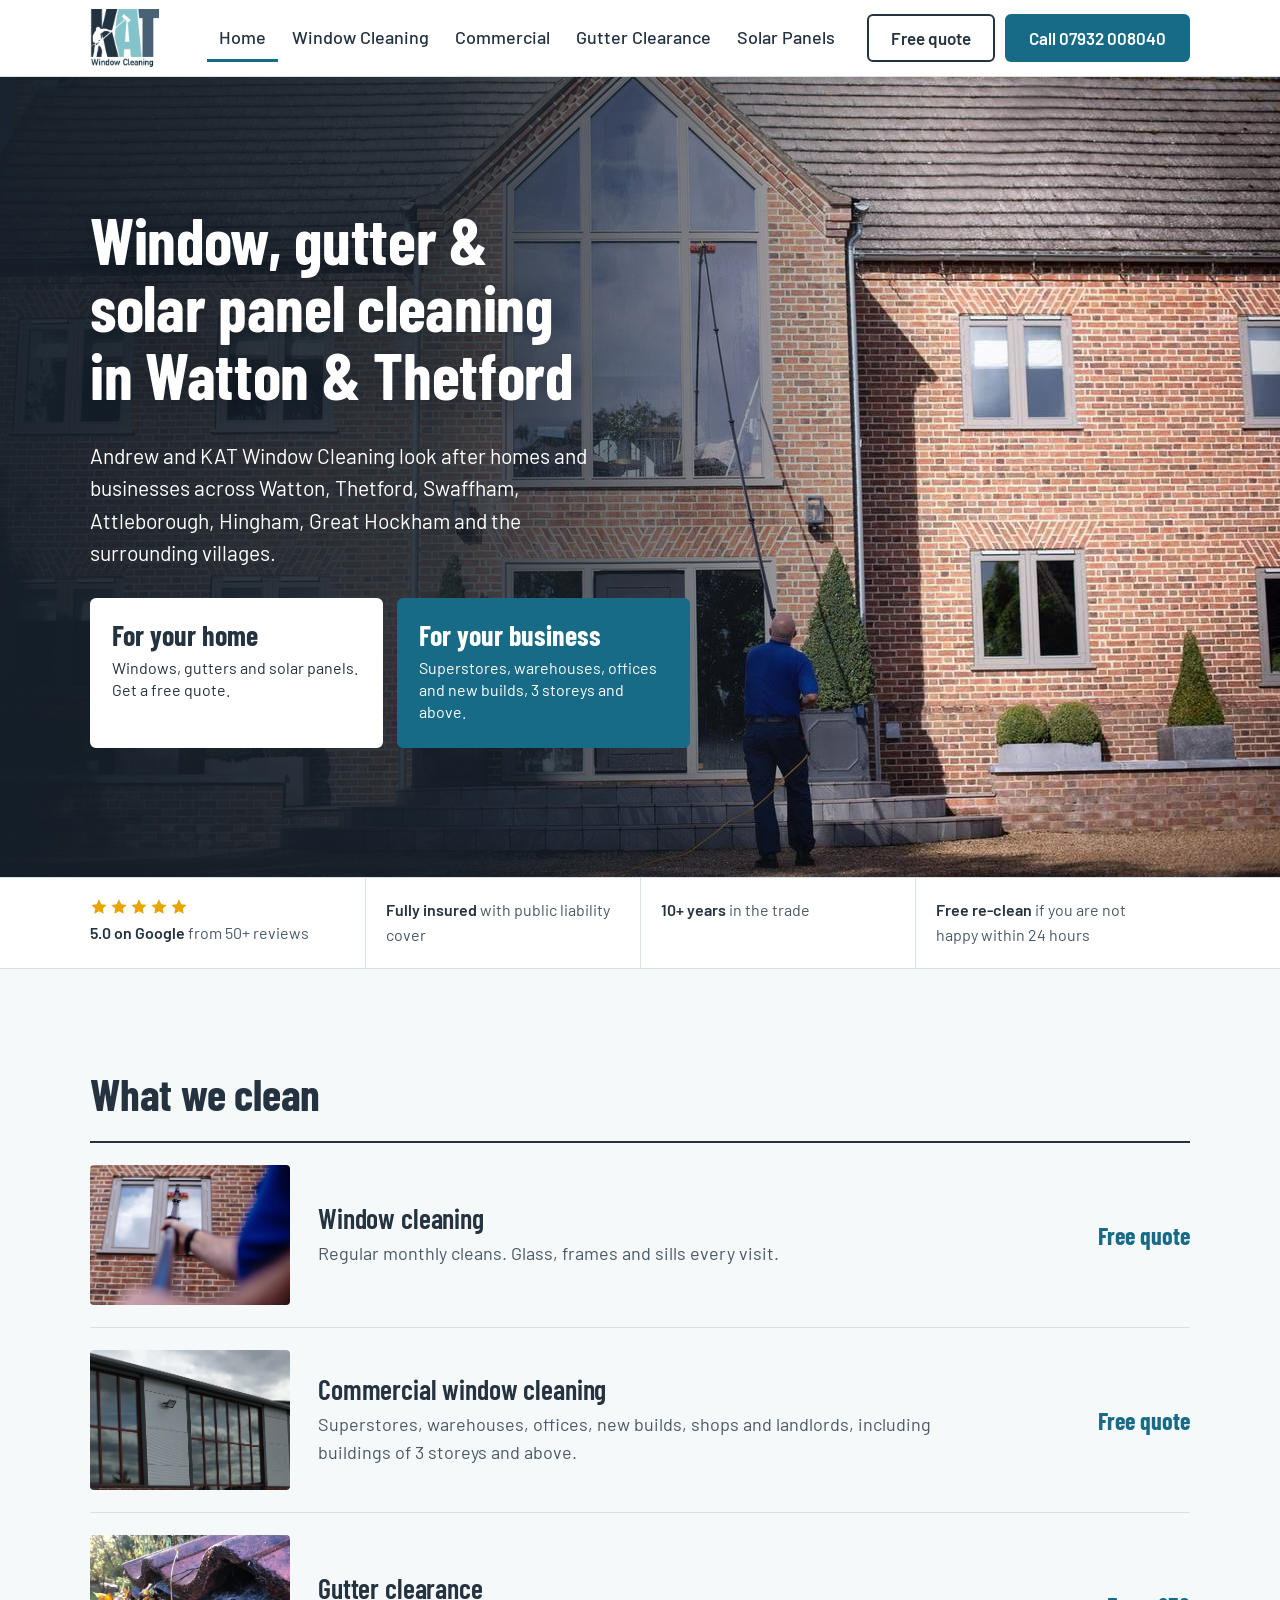
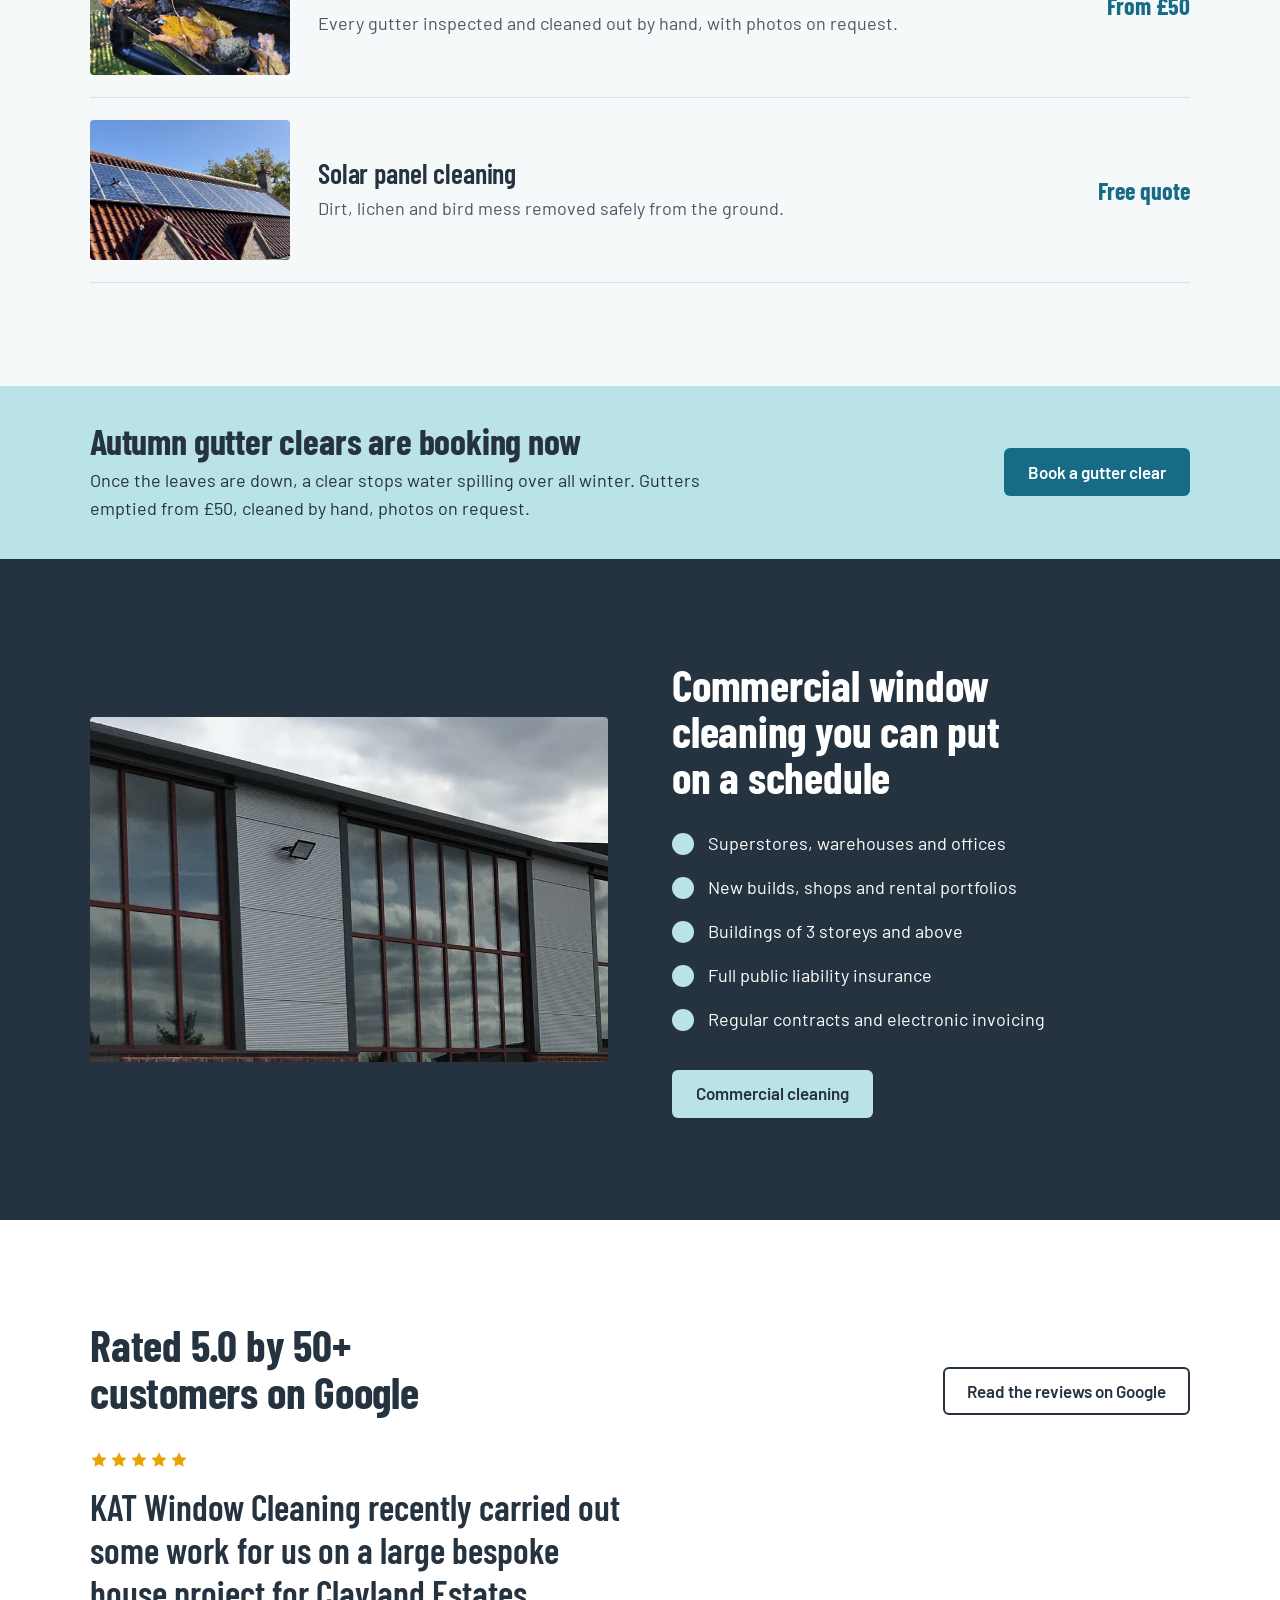
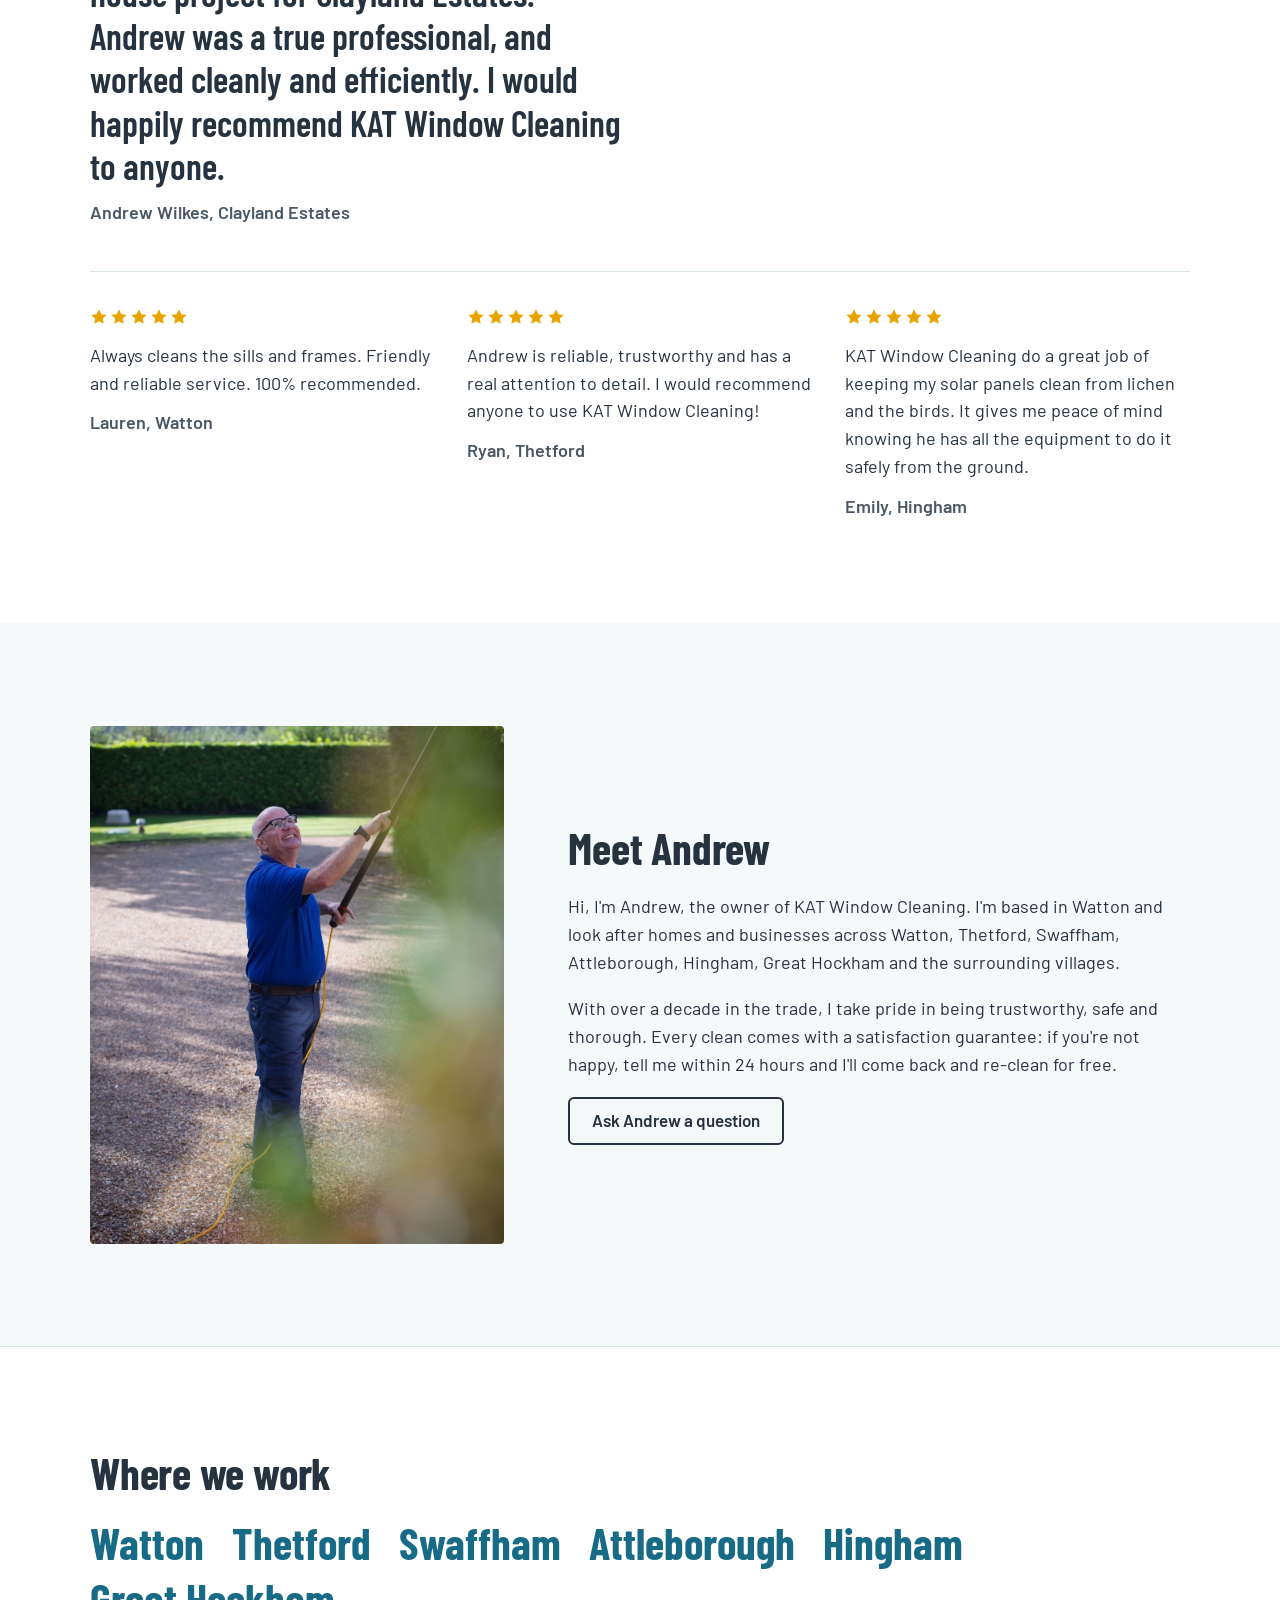
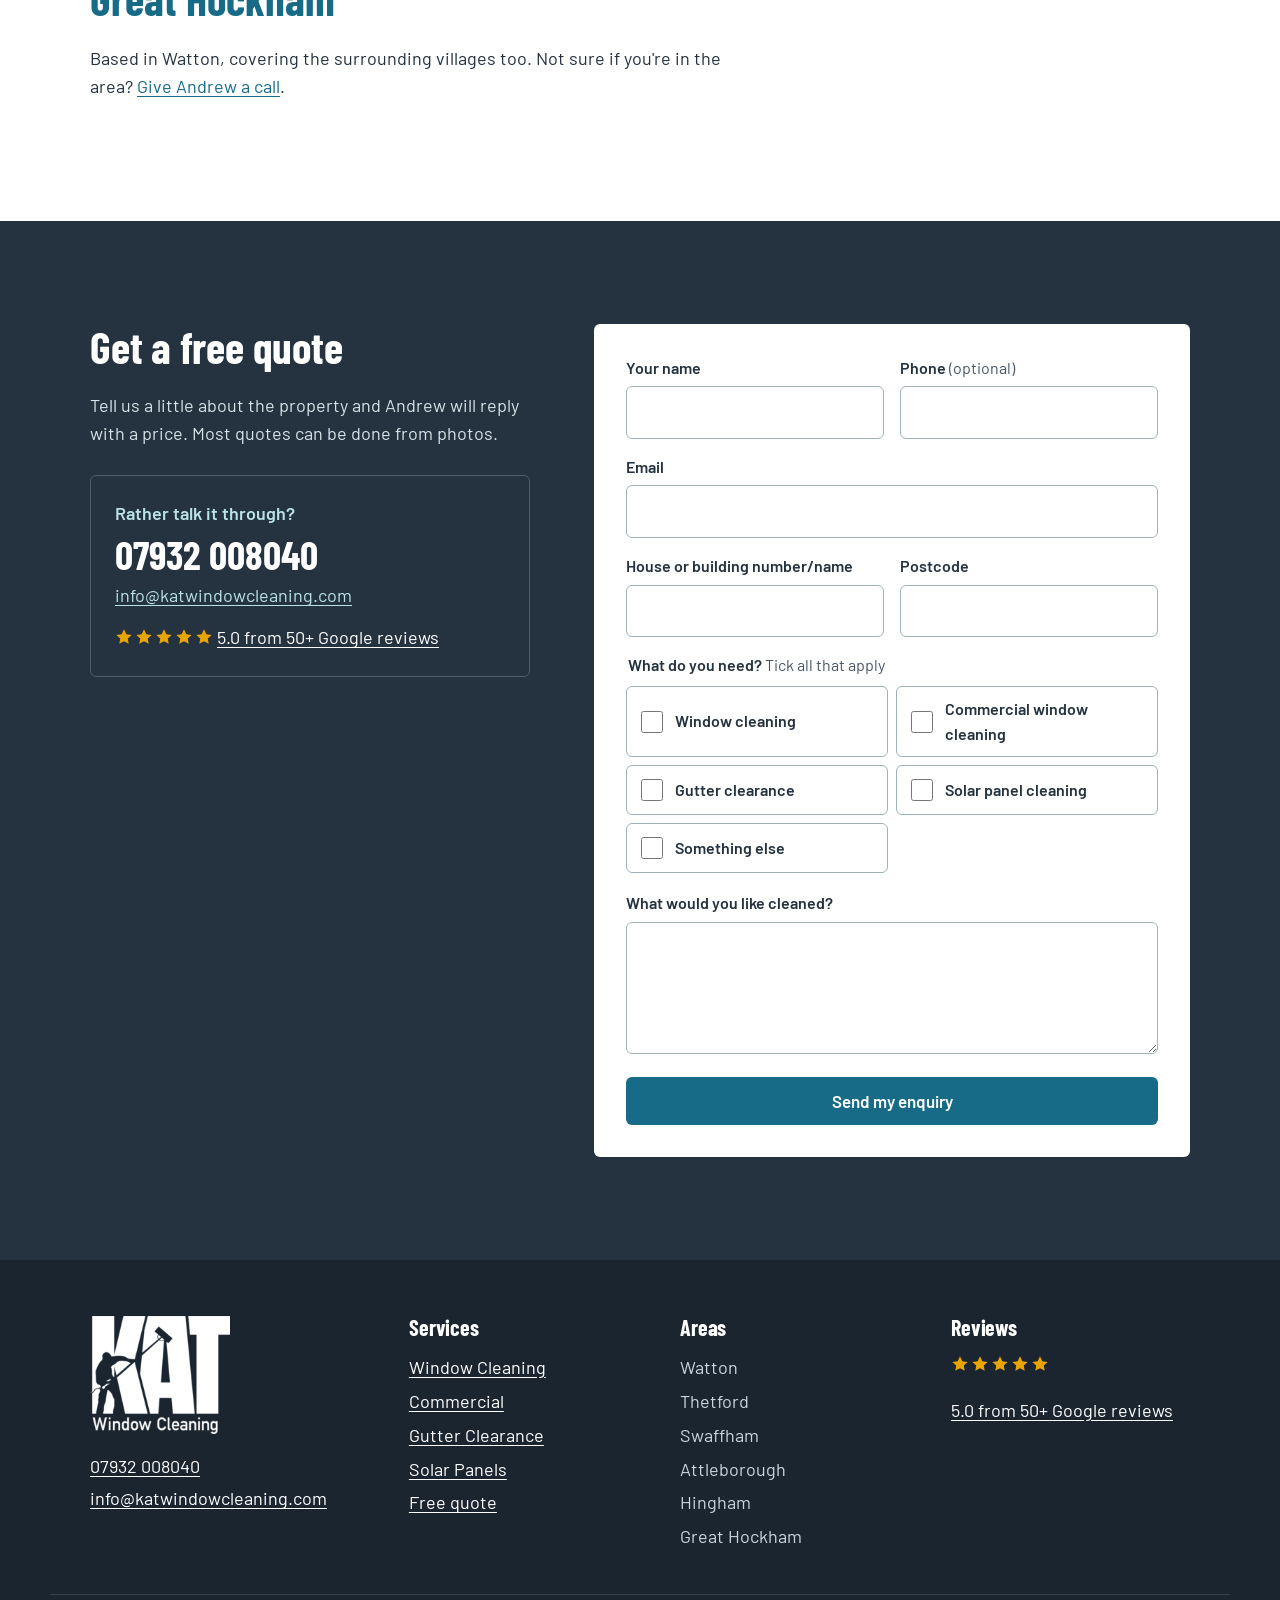
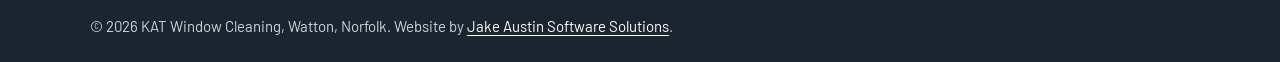
==== commit fc6b6f26: "Redesign: restore the free re-clean offer (Andrew does offer it) Co-Authored-By: Claude Opus 5.5 <no" ====
--- a/index.html
+++ b/index.html
@@ -68,7 +68,7 @@
     </div>
   </div>
 </section>
-<section class="proof" aria-label="Why customers trust KAT"><ul class="wrap proof-list"><li><span class="stars" role="img" aria-label="5 out of 5 stars"><svg viewBox="0 0 20 20" aria-hidden="true"><path d="M10 1.5l2.6 5.4 5.9.8-4.3 4.1 1 5.8L10 14.8l-5.2 2.8 1-5.8L1.5 7.7l5.9-.8z"/></svg><svg viewBox="0 0 20 20" aria-hidden="true"><path d="M10 1.5l2.6 5.4 5.9.8-4.3 4.1 1 5.8L10 14.8l-5.2 2.8 1-5.8L1.5 7.7l5.9-.8z"/></svg><svg viewBox="0 0 20 20" aria-hidden="true"><path d="M10 1.5l2.6 5.4 5.9.8-4.3 4.1 1 5.8L10 14.8l-5.2 2.8 1-5.8L1.5 7.7l5.9-.8z"/></svg><svg viewBox="0 0 20 20" aria-hidden="true"><path d="M10 1.5l2.6 5.4 5.9.8-4.3 4.1 1 5.8L10 14.8l-5.2 2.8 1-5.8L1.5 7.7l5.9-.8z"/></svg><svg viewBox="0 0 20 20" aria-hidden="true"><path d="M10 1.5l2.6 5.4 5.9.8-4.3 4.1 1 5.8L10 14.8l-5.2 2.8 1-5.8L1.5 7.7l5.9-.8z"/></svg></span><span><strong>5.0 on Google</strong> from 50+ reviews</span></li><li><span><strong>Fully insured</strong> with public liability cover</span></li><li><span><strong>10+ years</strong> in the trade</span></li><li><span><strong>Frames &amp; sills</strong> cleaned on every visit, not just the glass</span></li></ul></section>
+<section class="proof" aria-label="Why customers trust KAT"><ul class="wrap proof-list"><li><span class="stars" role="img" aria-label="5 out of 5 stars"><svg viewBox="0 0 20 20" aria-hidden="true"><path d="M10 1.5l2.6 5.4 5.9.8-4.3 4.1 1 5.8L10 14.8l-5.2 2.8 1-5.8L1.5 7.7l5.9-.8z"/></svg><svg viewBox="0 0 20 20" aria-hidden="true"><path d="M10 1.5l2.6 5.4 5.9.8-4.3 4.1 1 5.8L10 14.8l-5.2 2.8 1-5.8L1.5 7.7l5.9-.8z"/></svg><svg viewBox="0 0 20 20" aria-hidden="true"><path d="M10 1.5l2.6 5.4 5.9.8-4.3 4.1 1 5.8L10 14.8l-5.2 2.8 1-5.8L1.5 7.7l5.9-.8z"/></svg><svg viewBox="0 0 20 20" aria-hidden="true"><path d="M10 1.5l2.6 5.4 5.9.8-4.3 4.1 1 5.8L10 14.8l-5.2 2.8 1-5.8L1.5 7.7l5.9-.8z"/></svg><svg viewBox="0 0 20 20" aria-hidden="true"><path d="M10 1.5l2.6 5.4 5.9.8-4.3 4.1 1 5.8L10 14.8l-5.2 2.8 1-5.8L1.5 7.7l5.9-.8z"/></svg></span><span><strong>5.0 on Google</strong> from 50+ reviews</span></li><li><span><strong>Fully insured</strong> with public liability cover</span></li><li><span><strong>10+ years</strong> in the trade</span></li><li><span><strong>Free re-clean</strong> if you are not happy within 24 hours</span></li></ul></section>
 <section class="services" aria-labelledby="services-title">
   <div class="wrap">
     <h2 id="services-title">What we clean</h2>
@@ -125,7 +125,7 @@
     <img src="images/window_cleaning__watton_2_2.jpg" alt="Andrew, owner of KAT Window Cleaning, at work" width="1115" height="1284" loading="lazy">
     <div>
       <h2 id="about-title">Meet Andrew</h2>
-      <p>Hi, I&#x27;m Andrew, the owner of KAT Window Cleaning. I&#x27;m based in Watton and look after homes and businesses across Watton, Thetford, Swaffham, Attleborough, Hingham, Great Hockham and the surrounding villages.</p><p>With over a decade in the trade, I take pride in being trustworthy, safe and thorough.</p>
+      <p>Hi, I&#x27;m Andrew, the owner of KAT Window Cleaning. I&#x27;m based in Watton and look after homes and businesses across Watton, Thetford, Swaffham, Attleborough, Hingham, Great Hockham and the surrounding villages.</p><p>With over a decade in the trade, I take pride in being trustworthy, safe and thorough. Every clean comes with a satisfaction guarantee: if you&#x27;re not happy, tell me within 24 hours and I&#x27;ll come back and re-clean for free.</p>
       <a class="btn btn-ghost" href="contact.html">Ask Andrew a question</a>
     </div>
   </div>
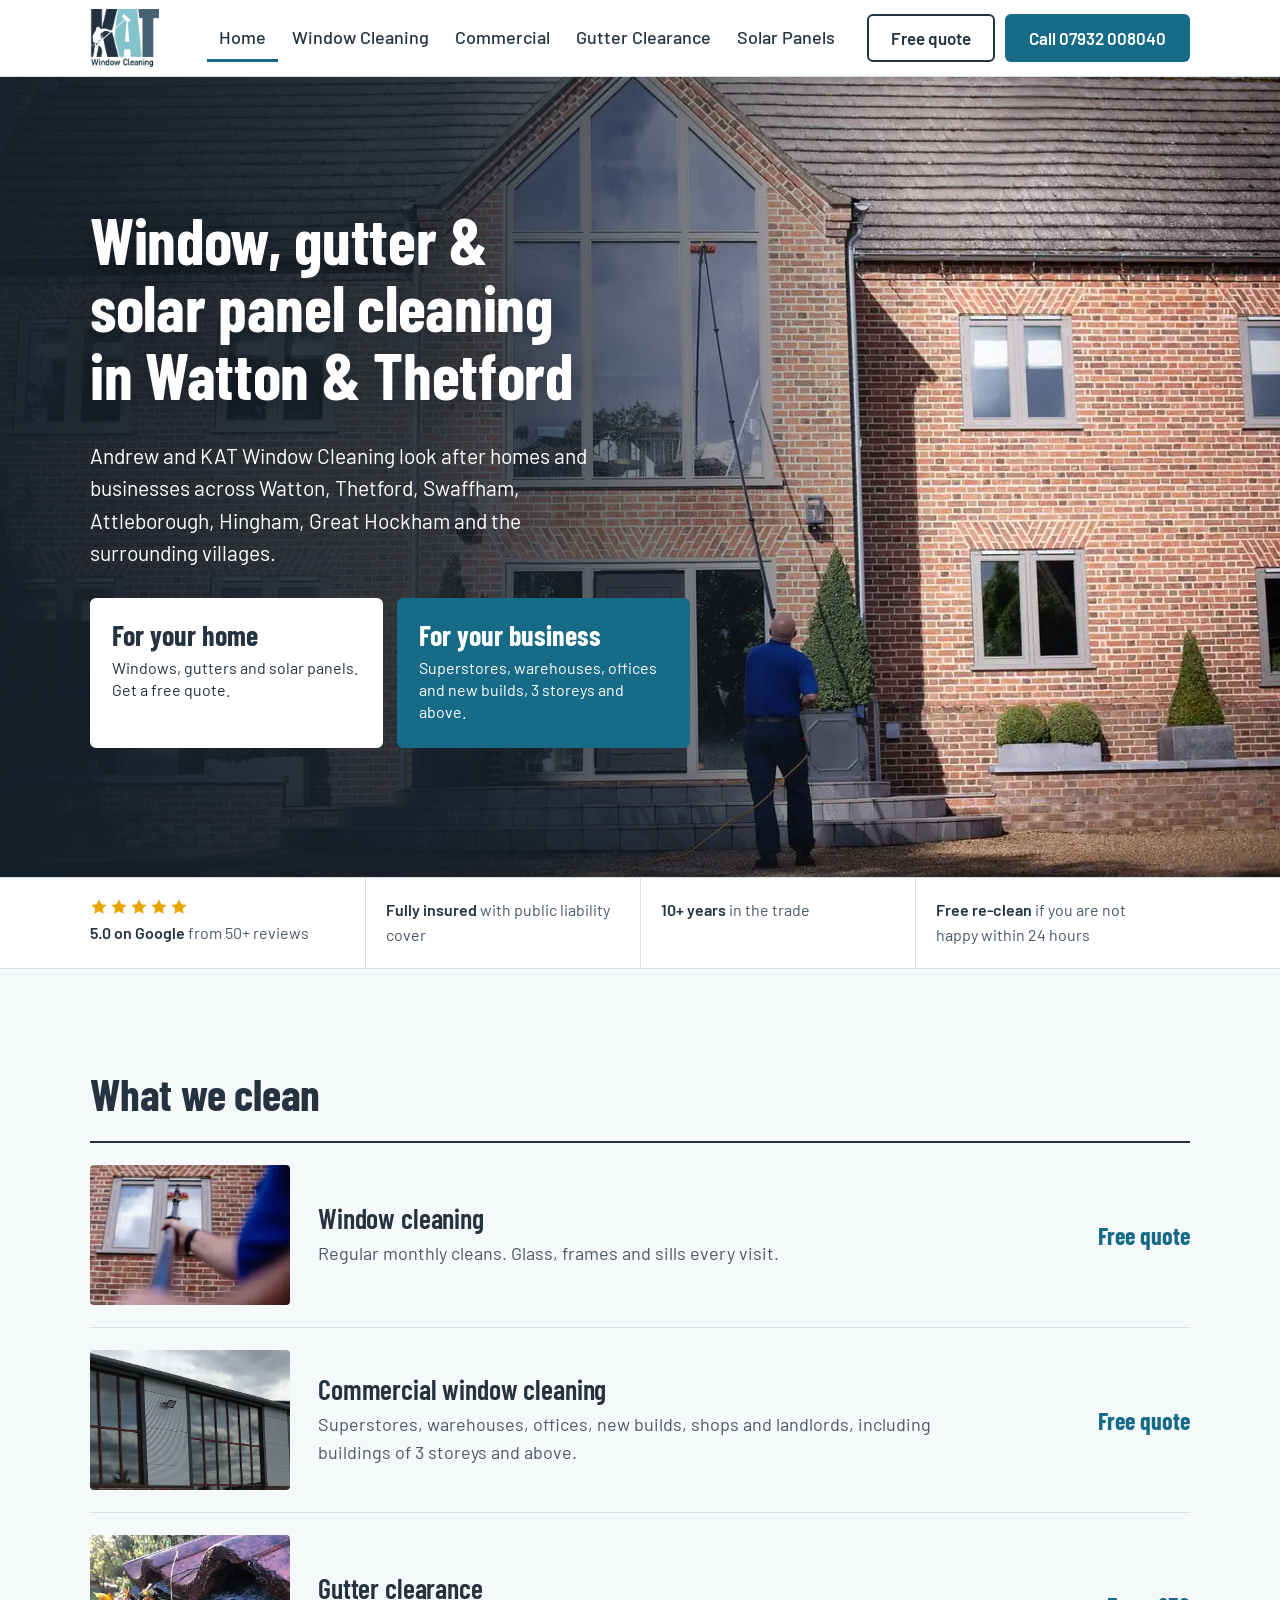
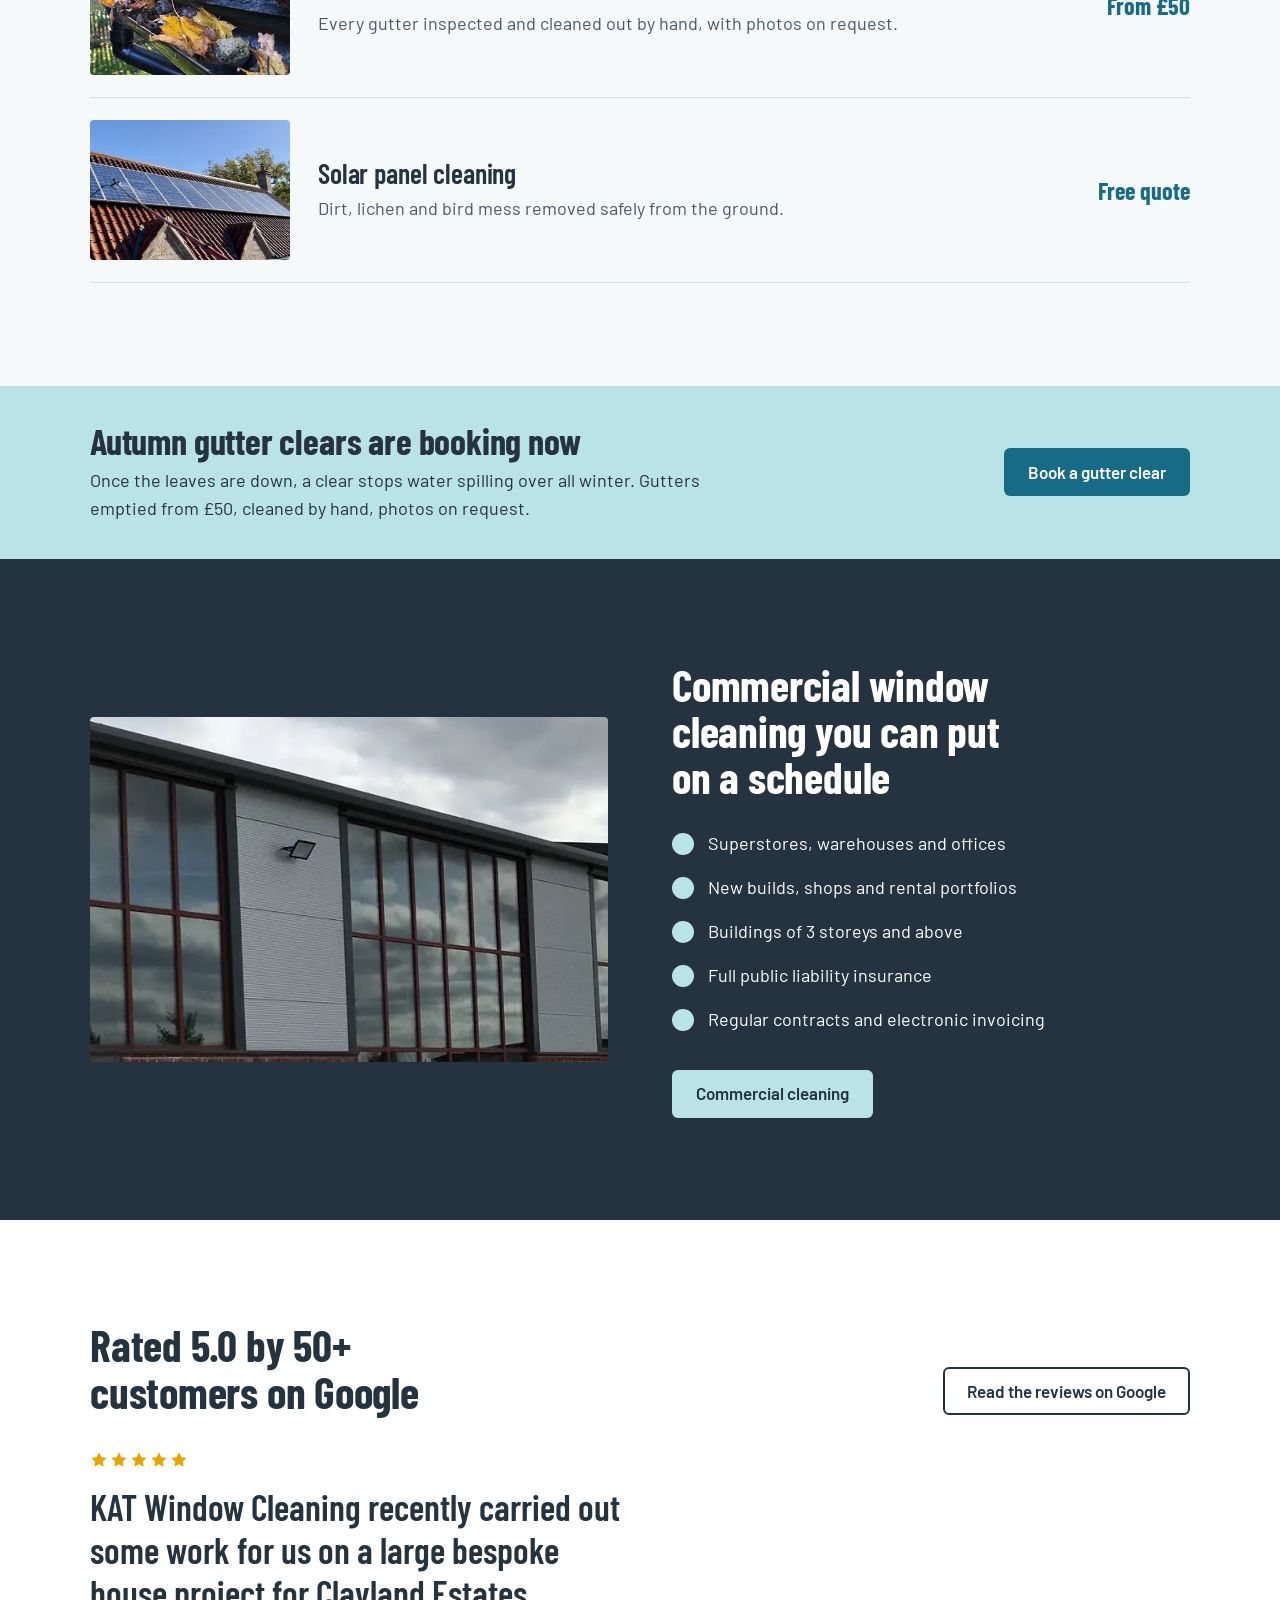
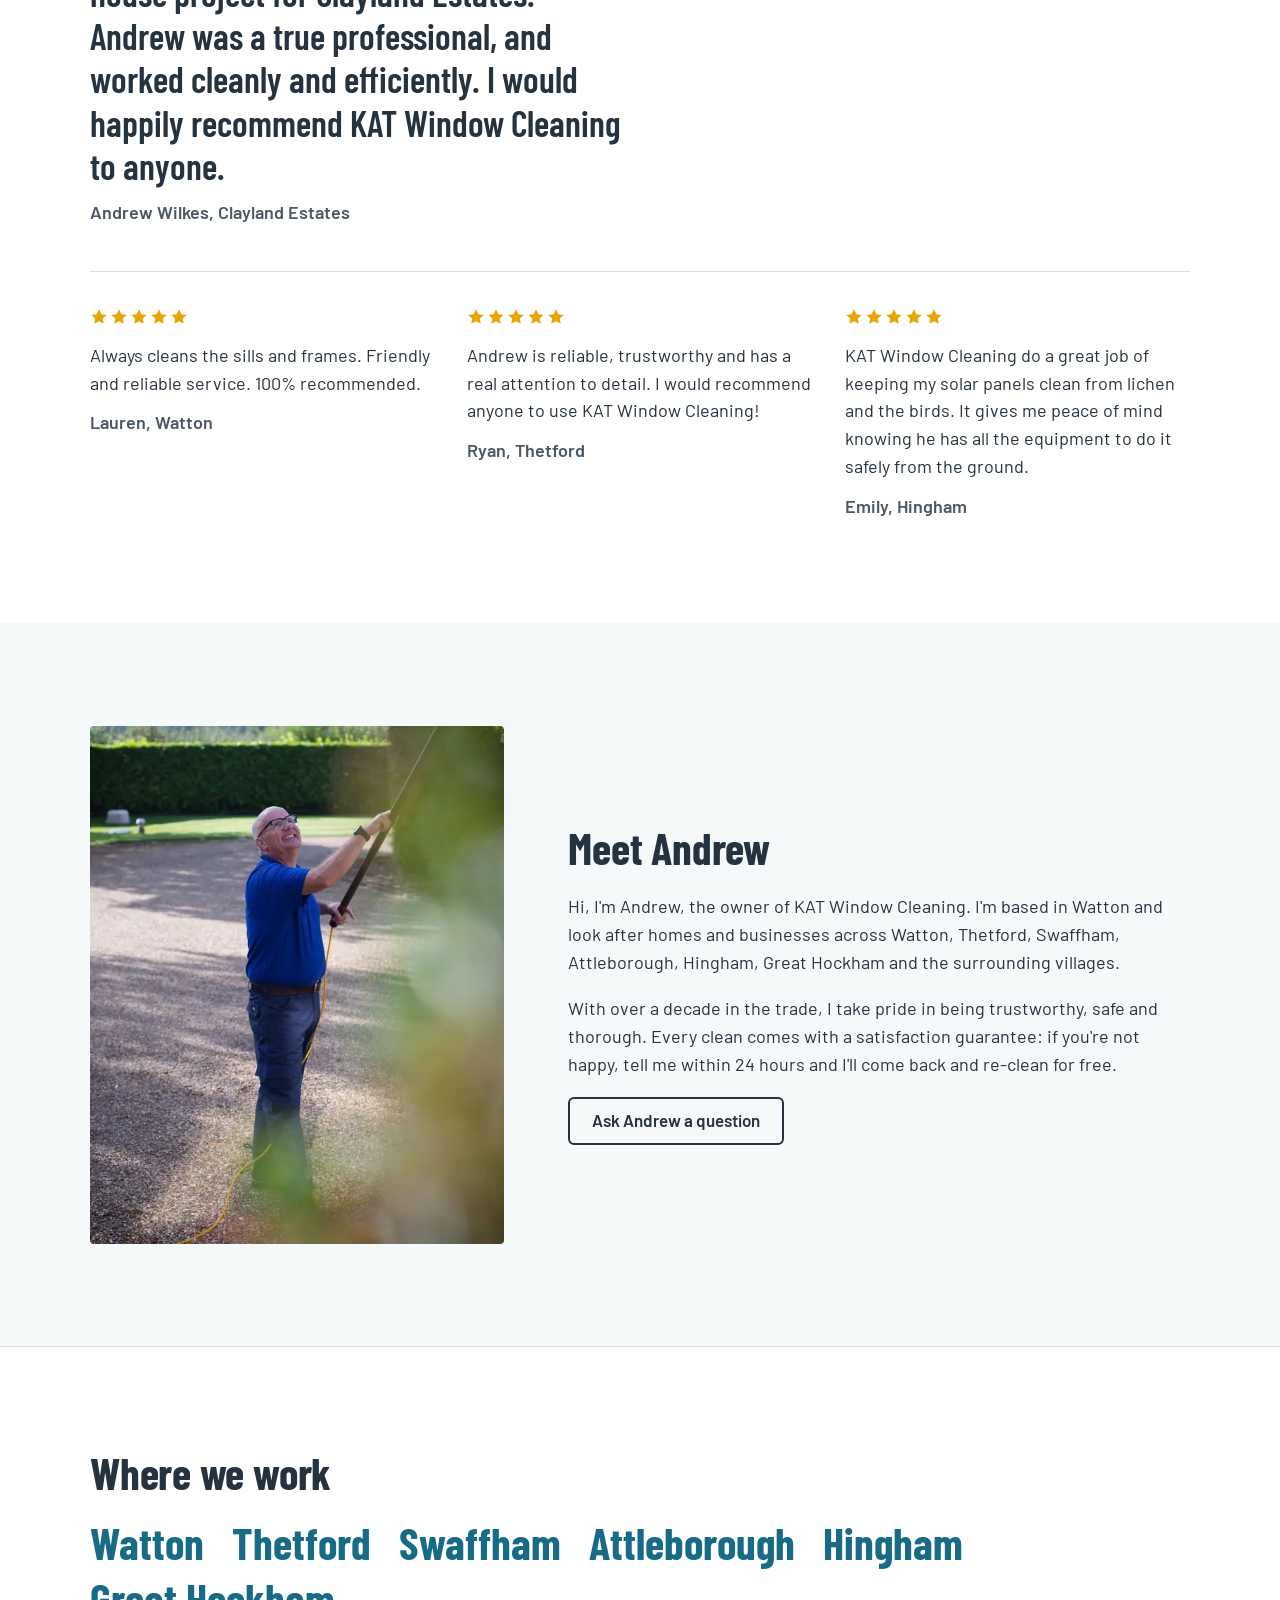
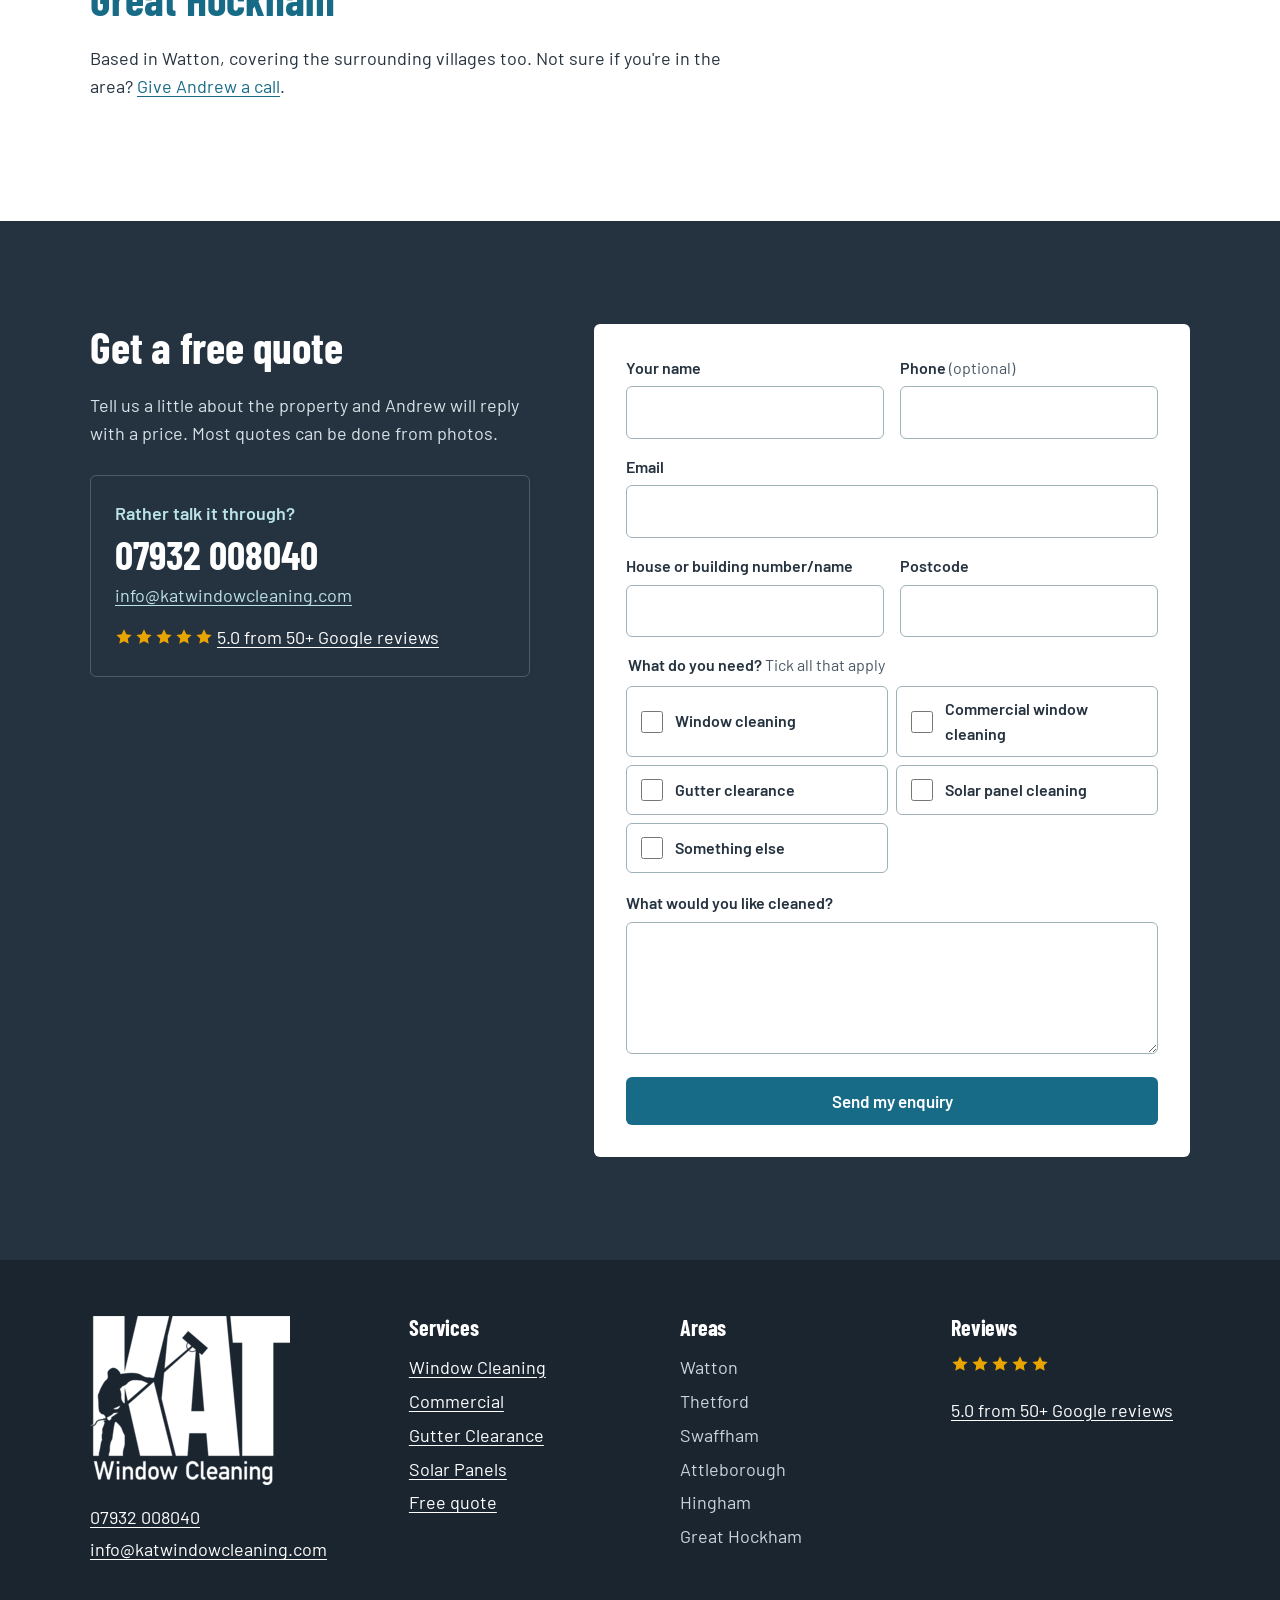
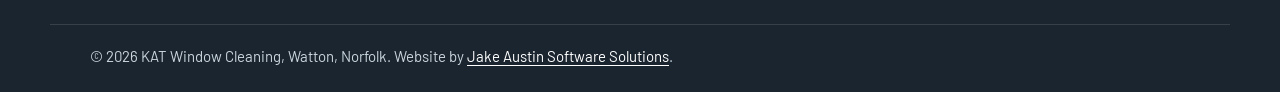
==== commit 33823b4c: "Redesign: full-width service heroes, resized WebP images, self-hosted fonts, optional fade-ins - Win" ====
--- a/index.html
+++ b/index.html
@@ -1,5 +1,5 @@
 <!DOCTYPE html>
-<html lang="en-GB">
+<html lang="en-GB" data-fade="off">
 <head>
   <meta charset="utf-8">
   <meta name="viewport" content="width=device-width, initial-scale=1">
@@ -22,17 +22,18 @@
   <link rel="icon" type="image/png" sizes="32x32" href="images/favicon-32.png">
   <link rel="apple-touch-icon" href="images/apple-touch-icon.png">
   <link rel="manifest" href="site.webmanifest">
-  <link rel="preconnect" href="https://fonts.googleapis.com">
-  <link rel="preconnect" href="https://fonts.gstatic.com" crossorigin>
-  <link rel="stylesheet" href="https://fonts.googleapis.com/css2?family=Barlow+Condensed:wght@600;700&family=Barlow:wght@400;500;600&display=swap">
-  <link rel="stylesheet" href="css/kat.css?v=bf6a9cf1">
+  <link rel="preload" href="fonts/barlow-400.woff2" as="font" type="font/woff2" crossorigin>
+  <link rel="preload" href="fonts/barlow-condensed-700.woff2" as="font" type="font/woff2" crossorigin>
+  <link rel="stylesheet" href="css/kat.css?v=3988a8d0">
+  <link rel="preload" as="image" type="image/webp" media="(max-width: 1080px)" imagesrcset="images/r/window_cleaning__watton_3_mobile-320.webp 320w, images/r/window_cleaning__watton_3_mobile-480.webp 480w, images/r/window_cleaning__watton_3_mobile-640.webp 640w, images/r/window_cleaning__watton_3_mobile-800.webp 800w, images/r/window_cleaning__watton_3_mobile-1024.webp 1024w, images/r/window_cleaning__watton_3_mobile-1106.webp 1106w" imagesizes="100vw" fetchpriority="high">
+  <link rel="preload" as="image" type="image/webp" media="(min-width: 1081px)" imagesrcset="images/r/window_cleaning__watton_3-320.webp 320w, images/r/window_cleaning__watton_3-480.webp 480w, images/r/window_cleaning__watton_3-640.webp 640w, images/r/window_cleaning__watton_3-800.webp 800w, images/r/window_cleaning__watton_3-1024.webp 1024w, images/r/window_cleaning__watton_3-1280.webp 1280w, images/r/window_cleaning__watton_3-1600.webp 1600w, images/r/window_cleaning__watton_3-1920.webp 1920w" imagesizes="100vw" fetchpriority="high">
   <script type="application/ld+json">{"@context": "https://schema.org", "@type": "LocalBusiness", "@id": "https://katwindowcleaning.com/#business", "name": "KAT Window Cleaning", "url": "https://katwindowcleaning.com/", "telephone": "+447932008040", "email": "info@katwindowcleaning.com", "image": "https://katwindowcleaning.com/images/og-image.jpg", "logo": "https://katwindowcleaning.com/images/icon-512.png", "priceRange": "££", "address": {"@type": "PostalAddress", "addressLocality": "Watton", "addressRegion": "Norfolk", "addressCountry": "GB"}, "areaServed": [{"@type": "City", "name": "Watton"}, {"@type": "City", "name": "Thetford"}, {"@type": "City", "name": "Swaffham"}, {"@type": "City", "name": "Attleborough"}, {"@type": "City", "name": "Hingham"}, {"@type": "City", "name": "Great Hockham"}], "sameAs": ["https://www.google.com/maps?cid=2617828129169492736"], "founder": {"@type": "Person", "name": "Andrew"}, "hasOfferCatalog": {"@type": "OfferCatalog", "name": "Cleaning services", "itemListElement": [{"@type": "Offer", "itemOffered": {"@type": "Service", "name": "Window cleaning", "url": "https://katwindowcleaning.com/window-cleaning.html"}}, {"@type": "Offer", "itemOffered": {"@type": "Service", "name": "Commercial window cleaning", "url": "https://katwindowcleaning.com/commercial-window-cleaning.html"}}, {"@type": "Offer", "itemOffered": {"@type": "Service", "name": "Gutter clearance", "url": "https://katwindowcleaning.com/gutter-clearance.html"}}, {"@type": "Offer", "itemOffered": {"@type": "Service", "name": "Solar panel cleaning", "url": "https://katwindowcleaning.com/solar-panels.html"}}]}}</script>
 </head>
 <body class="page-index">
 <a class="skip" href="#main">Skip to content</a>
 <header class="site-header">
   <div class="wrap header-inner">
-    <a class="brand" href="./"><img src="images/KAT-Banner1.png" alt="KAT Window Cleaning, home" width="180" height="152"></a>
+    <a class="brand" href="./"><picture><source type="image/webp" srcset="images/r/KAT-Banner1-180.webp 180w" sizes="69px"><img src="images/r/KAT-Banner1-180.png" srcset="images/r/KAT-Banner1-180.png 180w" sizes="69px" alt="KAT Window Cleaning, home" width="180" height="152"></picture></a>
     <button class="menu-toggle" type="button" aria-expanded="false" aria-controls="site-nav">Menu</button>
     <nav id="site-nav" class="site-nav" aria-label="Main">
       <ul><li><a href="./" aria-current="page">Home</a></li><li><a href="window-cleaning.html">Window Cleaning</a></li><li><a href="commercial-window-cleaning.html">Commercial</a></li><li><a href="gutter-clearance.html">Gutter Clearance</a></li><li><a href="solar-panels.html">Solar Panels</a></li></ul>
@@ -42,12 +43,9 @@
   </div>
 </header>
 <main id="main">
-<section class="hero hero-full" data-hero="shade" aria-labelledby="hero-title">
+<section class="hero hero-full hero-home" data-hero="shade" aria-labelledby="hero-title">
   <div class="hero-media">
-    <picture>
-      <source media="(max-width: 1080px)" srcset="images/window_cleaning__watton_3_mobile.jpg" width="1106" height="1413">
-      <img src="images/hero-wide-1920.jpg" srcset="images/hero-wide-1280.jpg 1280w, images/hero-wide-1920.jpg 1920w" sizes="100vw" alt="Andrew from KAT Window Cleaning cleaning a tall gable window with a water-fed pole" width="1920" height="1328" fetchpriority="high">
-    </picture>
+    <picture><source media="(max-width: 1080px)" type="image/webp" srcset="images/r/window_cleaning__watton_3_mobile-320.webp 320w, images/r/window_cleaning__watton_3_mobile-480.webp 480w, images/r/window_cleaning__watton_3_mobile-640.webp 640w, images/r/window_cleaning__watton_3_mobile-800.webp 800w, images/r/window_cleaning__watton_3_mobile-1024.webp 1024w, images/r/window_cleaning__watton_3_mobile-1106.webp 1106w" sizes="100vw" width="1106" height="1413"><source media="(max-width: 1080px)" srcset="images/r/window_cleaning__watton_3_mobile-320.jpg 320w, images/r/window_cleaning__watton_3_mobile-480.jpg 480w, images/r/window_cleaning__watton_3_mobile-640.jpg 640w, images/r/window_cleaning__watton_3_mobile-800.jpg 800w, images/r/window_cleaning__watton_3_mobile-1024.jpg 1024w, images/r/window_cleaning__watton_3_mobile-1106.jpg 1106w" sizes="100vw" width="1106" height="1413"><source type="image/webp" srcset="images/r/window_cleaning__watton_3-320.webp 320w, images/r/window_cleaning__watton_3-480.webp 480w, images/r/window_cleaning__watton_3-640.webp 640w, images/r/window_cleaning__watton_3-800.webp 800w, images/r/window_cleaning__watton_3-1024.webp 1024w, images/r/window_cleaning__watton_3-1280.webp 1280w, images/r/window_cleaning__watton_3-1600.webp 1600w, images/r/window_cleaning__watton_3-1920.webp 1920w" sizes="100vw"><img src="images/r/window_cleaning__watton_3-1280.jpg" srcset="images/r/window_cleaning__watton_3-320.jpg 320w, images/r/window_cleaning__watton_3-480.jpg 480w, images/r/window_cleaning__watton_3-640.jpg 640w, images/r/window_cleaning__watton_3-800.jpg 800w, images/r/window_cleaning__watton_3-1024.jpg 1024w, images/r/window_cleaning__watton_3-1280.jpg 1280w, images/r/window_cleaning__watton_3-1600.jpg 1600w, images/r/window_cleaning__watton_3-1920.jpg 1920w" sizes="100vw" alt="Andrew from KAT Window Cleaning cleaning a tall gable window with a water-fed pole" width="1920" height="1328" fetchpriority="high"></picture>
     <span class="mist" aria-hidden="true"></span>
     <span class="hero-shade" aria-hidden="true"></span>
   </div>
@@ -73,19 +71,19 @@
   <div class="wrap">
     <h2 id="services-title">What we clean</h2>
     <ul class="service-list"><li class="service-row">
-        <img src="images/window_cleaning__watton_4.jpg" alt="" width="240" height="180" loading="lazy">
+        <picture><source type="image/webp" srcset="images/r/window_cleaning__watton_4-320.webp 320w, images/r/window_cleaning__watton_4-480.webp 480w, images/r/window_cleaning__watton_4-640.webp 640w, images/r/window_cleaning__watton_4-800.webp 800w, images/r/window_cleaning__watton_4-1024.webp 1024w, images/r/window_cleaning__watton_4-1200.webp 1200w" sizes="(max-width: 640px) 102px, 200px"><img src="images/r/window_cleaning__watton_4-800.jpg" srcset="images/r/window_cleaning__watton_4-320.jpg 320w, images/r/window_cleaning__watton_4-480.jpg 480w, images/r/window_cleaning__watton_4-640.jpg 640w, images/r/window_cleaning__watton_4-800.jpg 800w, images/r/window_cleaning__watton_4-1024.jpg 1024w, images/r/window_cleaning__watton_4-1200.jpg 1200w" sizes="(max-width: 640px) 102px, 200px" alt="" width="1200" height="1133" loading="lazy" decoding="async"></picture>
         <div class="service-text"><h3><a href="window-cleaning.html">Window cleaning</a></h3><p>Regular monthly cleans. Glass, frames and sills every visit.</p></div>
         <p class="service-price">Free quote</p>
       </li><li class="service-row">
-        <img src="images/windows_banner.jpg" alt="" width="240" height="180" loading="lazy">
+        <picture><source type="image/webp" srcset="images/r/windows_banner-320.webp 320w, images/r/windows_banner-480.webp 480w, images/r/windows_banner-640.webp 640w, images/r/windows_banner-800.webp 800w, images/r/windows_banner-1024.webp 1024w, images/r/windows_banner-1280.webp 1280w, images/r/windows_banner-1600.webp 1600w, images/r/windows_banner-1800.webp 1800w" sizes="(max-width: 640px) 289px, 422px"><img src="images/r/windows_banner-800.jpg" srcset="images/r/windows_banner-320.jpg 320w, images/r/windows_banner-480.jpg 480w, images/r/windows_banner-640.jpg 640w, images/r/windows_banner-800.jpg 800w, images/r/windows_banner-1024.jpg 1024w, images/r/windows_banner-1280.jpg 1280w, images/r/windows_banner-1600.jpg 1600w, images/r/windows_banner-1800.jpg 1800w" sizes="(max-width: 640px) 289px, 422px" alt="" width="1800" height="597" loading="lazy" decoding="async"></picture>
         <div class="service-text"><h3><a href="commercial-window-cleaning.html">Commercial window cleaning</a></h3><p>Superstores, warehouses, offices, new builds, shops and landlords, including buildings of 3 storeys and above.</p></div>
         <p class="service-price">Free quote</p>
       </li><li class="service-row">
-        <img src="images/gutters_1.jpg" alt="" width="240" height="180" loading="lazy">
+        <picture><source type="image/webp" srcset="images/r/gutters_1-320.webp 320w, images/r/gutters_1-480.webp 480w, images/r/gutters_1-640.webp 640w, images/r/gutters_1-800.webp 800w, images/r/gutters_1-1024.webp 1024w, images/r/gutters_1-1200.webp 1200w" sizes="(max-width: 640px) 96px, 200px"><img src="images/r/gutters_1-800.jpg" srcset="images/r/gutters_1-320.jpg 320w, images/r/gutters_1-480.jpg 480w, images/r/gutters_1-640.jpg 640w, images/r/gutters_1-800.jpg 800w, images/r/gutters_1-1024.jpg 1024w, images/r/gutters_1-1200.jpg 1200w" sizes="(max-width: 640px) 96px, 200px" alt="" width="1200" height="1200" loading="lazy" decoding="async"></picture>
         <div class="service-text"><h3><a href="gutter-clearance.html">Gutter clearance</a></h3><p>Every gutter inspected and cleaned out by hand, with photos on request.</p></div>
         <p class="service-price">From £50</p>
       </li><li class="service-row">
-        <img src="images/Solar.jpg" alt="" width="240" height="180" loading="lazy">
+        <picture><source type="image/webp" srcset="images/r/Solar-320.webp 320w, images/r/Solar-480.webp 480w, images/r/Solar-640.webp 640w, images/r/Solar-800.webp 800w, images/r/Solar-1024.webp 1024w, images/r/Solar-1200.webp 1200w" sizes="(max-width: 640px) 96px, 200px"><img src="images/r/Solar-800.jpg" srcset="images/r/Solar-320.jpg 320w, images/r/Solar-480.jpg 480w, images/r/Solar-640.jpg 640w, images/r/Solar-800.jpg 800w, images/r/Solar-1024.jpg 1024w, images/r/Solar-1200.jpg 1200w" sizes="(max-width: 640px) 96px, 200px" alt="" width="1200" height="1209" loading="lazy" decoding="async"></picture>
         <div class="service-text"><h3><a href="solar-panels.html">Solar panel cleaning</a></h3><p>Dirt, lichen and bird mess removed safely from the ground.</p></div>
         <p class="service-price">Free quote</p>
       </li></ul>
@@ -102,7 +100,7 @@
 </section>
 <section class="business-band" aria-labelledby="biz-title">
   <div class="wrap band-grid">
-    <img src="images/windows_banner.jpg" alt="Large commercial building with glass frontage" width="1600" height="531" loading="lazy">
+    <picture><source type="image/webp" srcset="images/r/windows_banner-320.webp 320w, images/r/windows_banner-480.webp 480w, images/r/windows_banner-640.webp 640w, images/r/windows_banner-800.webp 800w, images/r/windows_banner-1024.webp 1024w, images/r/windows_banner-1280.webp 1280w, images/r/windows_banner-1600.webp 1600w, images/r/windows_banner-1800.webp 1800w" sizes="(max-width: 900px) 201vw, 1126px"><img src="images/r/windows_banner-800.jpg" srcset="images/r/windows_banner-320.jpg 320w, images/r/windows_banner-480.jpg 480w, images/r/windows_banner-640.jpg 640w, images/r/windows_banner-800.jpg 800w, images/r/windows_banner-1024.jpg 1024w, images/r/windows_banner-1280.jpg 1280w, images/r/windows_banner-1600.jpg 1600w, images/r/windows_banner-1800.jpg 1800w" sizes="(max-width: 900px) 201vw, 1126px" alt="Large commercial building with glass frontage" width="1800" height="597" loading="lazy" decoding="async"></picture>
     <div>
       <h2 id="biz-title">Commercial window cleaning you can put on a schedule</h2>
       <ul class="ticks"><li>Superstores, warehouses and offices</li><li>New builds, shops and rental portfolios</li><li>Buildings of 3 storeys and above</li><li>Full public liability insurance</li><li>Regular contracts and electronic invoicing</li></ul>
@@ -122,7 +120,7 @@
 </section>
 <section class="about" aria-labelledby="about-title">
   <div class="wrap about-grid">
-    <img src="images/window_cleaning__watton_2_2.jpg" alt="Andrew, owner of KAT Window Cleaning, at work" width="1115" height="1284" loading="lazy">
+    <picture><source type="image/webp" srcset="images/r/window_cleaning__watton_2_2-320.webp 320w, images/r/window_cleaning__watton_2_2-480.webp 480w, images/r/window_cleaning__watton_2_2-640.webp 640w, images/r/window_cleaning__watton_2_2-800.webp 800w, images/r/window_cleaning__watton_2_2-1024.webp 1024w, images/r/window_cleaning__watton_2_2-1115.webp 1115w" sizes="(max-width: 900px) 456px, 608px"><img src="images/r/window_cleaning__watton_2_2-800.jpg" srcset="images/r/window_cleaning__watton_2_2-320.jpg 320w, images/r/window_cleaning__watton_2_2-480.jpg 480w, images/r/window_cleaning__watton_2_2-640.jpg 640w, images/r/window_cleaning__watton_2_2-800.jpg 800w, images/r/window_cleaning__watton_2_2-1024.jpg 1024w, images/r/window_cleaning__watton_2_2-1115.jpg 1115w" sizes="(max-width: 900px) 456px, 608px" alt="Andrew, owner of KAT Window Cleaning, at work" width="1115" height="1284" loading="lazy" decoding="async"></picture>
     <div>
       <h2 id="about-title">Meet Andrew</h2>
       <p>Hi, I&#x27;m Andrew, the owner of KAT Window Cleaning. I&#x27;m based in Watton and look after homes and businesses across Watton, Thetford, Swaffham, Attleborough, Hingham, Great Hockham and the surrounding villages.</p><p>With over a decade in the trade, I take pride in being trustworthy, safe and thorough. Every clean comes with a satisfaction guarantee: if you&#x27;re not happy, tell me within 24 hours and I&#x27;ll come back and re-clean for free.</p>
@@ -183,7 +181,7 @@
 <footer class="site-footer">
   <div class="wrap footer-grid">
     <div>
-      <img src="images/KAT-Banner.png" alt="KAT Window Cleaning" width="140" height="118" loading="lazy">
+      <picture><source type="image/webp" srcset="images/r/KAT-Banner-200.webp 200w" sizes="140px"><img src="images/r/KAT-Banner-200.png" srcset="images/r/KAT-Banner-200.png 200w" sizes="140px" alt="KAT Window Cleaning" width="200" height="169" loading="lazy" decoding="async"></picture>
       <p class="footer-contact"><a href="tel:07932008040">07932 008040</a><br><a href="mailto:info@katwindowcleaning.com">info@katwindowcleaning.com</a></p>
     </div>
     <div><h2>Services</h2><ul><li><a href="window-cleaning.html">Window Cleaning</a></li><li><a href="commercial-window-cleaning.html">Commercial</a></li><li><a href="gutter-clearance.html">Gutter Clearance</a></li><li><a href="solar-panels.html">Solar Panels</a></li><li><a href="contact.html">Free quote</a></li></ul></div>
@@ -198,7 +196,7 @@
   <a class="mb-call" href="tel:07932008040"><svg viewBox="0 0 24 24" aria-hidden="true"><path d="M6.6 10.8a15.1 15.1 0 0 0 6.6 6.6l2.2-2.2a1 1 0 0 1 1-.25 11.4 11.4 0 0 0 3.6.57 1 1 0 0 1 1 1V20a1 1 0 0 1-1 1A17 17 0 0 1 3 4a1 1 0 0 1 1-1h3.5a1 1 0 0 1 1 1c0 1.25.2 2.45.57 3.57a1 1 0 0 1-.25 1z"/></svg>Call Andrew</a>
   <a class="mb-quote" href="contact.html"><svg viewBox="0 0 24 24" aria-hidden="true"><path d="M14 2H6a2 2 0 0 0-2 2v16a2 2 0 0 0 2 2h12a2 2 0 0 0 2-2V8zm-1 1.5L18.5 9H13zM8 13h8v1.6H8zm0 3.5h8v1.6H8zm0-7h3v1.6H8z"/></svg>Free quote</a>
 </nav>
-<script src="js/site.js?v=7329f42b" defer></script>
+<script src="js/site.js?v=63fb600a" defer></script>
 <script src="js/contact-form.js?v=407d3594" defer></script>
 </body>
 </html>
--- a/css/kat.css
+++ b/css/kat.css
@@ -1,6 +1,13 @@
 /* KAT Window Cleaning - site styles (redesign)
    Idea: clear glass. Navy ink, pane blue, teal for actions, cool white.
    Type: Barlow Condensed (headings, like van signwriting) + Barlow (text). */
+
+/* Fonts are served from this site (no trip to Google first). Barlow, SIL Open Font Licence: fonts/OFL.txt */
+@font-face { font-family: "Barlow Condensed"; font-style: normal; font-weight: 600; font-display: swap; src: url(../fonts/barlow-condensed-600.woff2) format("woff2"); }
+@font-face { font-family: "Barlow Condensed"; font-style: normal; font-weight: 700; font-display: swap; src: url(../fonts/barlow-condensed-700.woff2) format("woff2"); }
+@font-face { font-family: "Barlow"; font-style: normal; font-weight: 400; font-display: swap; src: url(../fonts/barlow-400.woff2) format("woff2"); }
+@font-face { font-family: "Barlow"; font-style: normal; font-weight: 500; font-display: swap; src: url(../fonts/barlow-500.woff2) format("woff2"); }
+@font-face { font-family: "Barlow"; font-style: normal; font-weight: 600; font-display: swap; src: url(../fonts/barlow-600.woff2) format("woff2"); }
 
 :root {
   --ink: #25323f;
@@ -36,6 +43,9 @@
 @media (prefers-reduced-motion: reduce) { html { scroll-behavior: auto; } }
 body { margin: 0; background: var(--glass); color: var(--ink); font-family: var(--font-body); font-size: var(--t-body); line-height: 1.55; }
 img { display: block; max-width: 100%; height: auto; }
+/* <picture> only picks the right file size; it adds no box of its own so layouts treat the img as before */
+picture { display: contents; }
+picture > source { display: none; }
 a { color: var(--teal); text-underline-offset: 3px; }
 a:hover { color: var(--teal-dark); }
 h1, h2, h3 { font-family: var(--font-head); font-weight: 700; line-height: 1.05; margin: 0 0 .5em; letter-spacing: -0.005em; }
@@ -209,8 +219,8 @@
 .included, .why, .compare { padding: var(--section) 0; }
 .included { background: var(--white); }
 .split { display: grid; grid-template-columns: 1fr 1fr; gap: clamp(28px, 5vw, 64px); align-items: center; }
-.split > img { border-radius: 4px; width: 100%; aspect-ratio: 4 / 3; object-fit: cover; }
-.why .split > img { aspect-ratio: 4 / 5; }
+.split > img, .split > picture > img { border-radius: 4px; width: 100%; aspect-ratio: 4 / 3; object-fit: cover; }
+.why .split > img, .why .split > picture > img { aspect-ratio: 4 / 5; }
 .compare h3 { margin-top: 28px; }
 
 /* Who (commercial) */
@@ -232,7 +242,7 @@
 
 /* Before / after slider */
 .ba { position: relative; overflow: hidden; border-radius: 4px; aspect-ratio: 1 / 1; --pos: 50%; }
-.ba > img, .ba-before img { position: absolute; inset: 0; width: 100%; height: 100%; object-fit: cover; }
+.ba > img, .ba > picture > img, .ba-before img { position: absolute; inset: 0; width: 100%; height: 100%; object-fit: cover; }
 .ba-before { position: absolute; inset: 0; clip-path: inset(0 calc(100% - var(--pos)) 0 0); }
 .ba::after { content: ""; position: absolute; top: 0; bottom: 0; left: var(--pos); width: 4px; margin-left: -2px; background: var(--white); box-shadow: 0 0 0 1px rgba(37,50,63,.3); pointer-events: none; }
 .ba-label { position: absolute; top: 14px; padding: 4px 12px; border-radius: 4px; background: var(--ink); color: var(--white); font-weight: 600; font-size: .9375rem; pointer-events: none; }
@@ -271,7 +281,7 @@
   .hero-grid, .page-hero-grid, .band-grid, .about-grid, .quote-grid, .split, .faq-grid { grid-template-columns: 1fr; }
   .hero-pane { max-width: 520px; order: -1; aspect-ratio: 4 / 3; }
   .hero-pane img { object-position: 50% 20%; }
-  .split-reverse > img { order: 2; }
+  .split-reverse > img, .split-reverse > picture > img { order: 2; }
   .proof-list { grid-template-columns: 1fr 1fr; }
   .proof-list li { padding: 14px 12px 14px 0; }
   .proof-list li + li { padding-left: 0; border-left: 0; }
@@ -344,8 +354,8 @@
 .hero-full .route-business:hover { background: var(--teal-dark); border-color: var(--teal-dark); color: var(--white); }
 
 /* 1. Side shade: Andrew moved to the right (photo mirrored) so the left is free for the words */
-.hero-full[data-hero="shade"] .hero-media img,
-.hero-full[data-hero="glass"] .hero-media img { transform: scaleX(-1); }
+.hero-home[data-hero="shade"] .hero-media img,
+.hero-home[data-hero="glass"] .hero-media img { transform: scaleX(-1); }
 .hero-full[data-hero="shade"] .hero-shade { background: linear-gradient(90deg, rgba(22, 32, 42, .94) 0%, rgba(22, 32, 42, .86) 34%, rgba(22, 32, 42, .45) 56%, rgba(22, 32, 42, 0) 74%); }
 
 /* 2. Glass panel: the words sit on a frosted pane over the photo */
@@ -403,3 +413,46 @@
   .mobile-bar a:active { transform: translateY(2px); box-shadow: 0 1px 0 rgba(0, 0, 0, .22), 0 2px 6px -2px rgba(37, 50, 63, .45); }
   .mobile-bar svg { width: 20px; height: 20px; fill: currentColor; flex: none; }
 }
+
+/* Scroll fade-ins (see js/site.js): only once the script has marked the page, and never for reduced motion */
+@media (prefers-reduced-motion: no-preference) {
+  .reveal-on [data-reveal] { transition: opacity .7s cubic-bezier(.2, .65, .25, 1), transform .7s cubic-bezier(.2, .65, .25, 1); transition-delay: var(--rd, 0ms); }
+  .reveal-on [data-reveal]:not(.is-in) { opacity: 0; transform: translateY(26px); }
+}
+
+/* ===== Service page heroes: same full-width photo and three looks as the home page ===== */
+.hero-page .hero-media img { object-position: 50% 50%; }
+.hero-page .hero-inner { min-height: min(620px, calc(100svh - 76px)); }
+.hero-page h1 { font-size: clamp(2.5rem, 4.6vw, 3.9rem); max-width: 16ch; }
+.hero-page .crumbs { color: var(--white); }
+.hero-page .crumbs a { color: var(--white); }
+.hero-page .price-tag { margin-top: 4px; }
+.hero-page .hero-actions .btn-ghost { border-color: var(--white); color: var(--white); }
+.hero-page .hero-actions .btn-ghost:hover { background: var(--white); color: var(--ink); }
+.hero-page[data-hero="glass"] .crumbs, .hero-page[data-hero="glass"] .crumbs a { color: var(--ink-soft); }
+.hero-page[data-hero="glass"] .hero-actions .btn-ghost { border-color: var(--ink); color: var(--ink); }
+.hero-page[data-hero="glass"] .hero-actions .btn-ghost:hover { background: var(--ink); color: var(--white); }
+.hero-page[data-hero="tint"] { --tint: var(--pg-tint, .49); }
+.hero-page[data-hero="tint"] .hero-actions { justify-content: center; }
+.hero-page[data-hero="tint"] h1 { max-width: 20ch; }
+
+@media (max-width: 1080px) {
+  /* Phones and tablets: the photo runs edge to edge with the page name over its lower part,
+     then the intro, price and buttons underneath */
+  .hero-page .hero-media { height: min(92vw, 62svh); }
+  .hero-page .hero-media img, .hero-page[data-hero] .hero-media img { object-position: 50% 50%; }
+  .hero-page .hero-title { grid-row: 1; grid-column: 1; align-self: end; z-index: 1; margin: 16px var(--gutter) 22px; }
+  .hero-page .hero-title h1 { margin: 0; padding: 0; font-size: clamp(2.2rem, 9.5vw, 3rem); }
+  .hero-page .crumbs { margin: 0 0 8px; }
+  .hero-page .price-tag { grid-row: 3; justify-self: start; margin: 18px var(--gutter) 0; }
+  .hero-page .hero-actions { grid-row: 4; margin: 18px 0 0; padding: 0 var(--gutter) 34px; }
+  .hero-page .hero-actions .btn { flex: 1 1 100%; }
+  .hero-page[data-hero="shade"] .hero-shade { background: linear-gradient(0deg, rgba(37, 50, 63, 1) 0%, rgba(22, 32, 42, var(--pg-shade-m, .86)) 6%, rgba(22, 32, 42, var(--pg-shade-m, .86)) 38%, rgba(22, 32, 42, 0) 78%); }
+  .hero-page[data-hero="tint"] { --tint: var(--pg-tint-m, .46); }
+  .hero-page[data-hero="tint"] .hero-title { align-self: center; margin-bottom: 16px; text-align: center; }
+  .hero-page[data-hero="tint"] .price-tag { justify-self: center; }
+  .hero-page[data-hero="glass"] .hero-title { padding: 16px 20px; background: rgba(246, 249, 250, .86); -webkit-backdrop-filter: blur(14px); backdrop-filter: blur(14px); border: 1px solid rgba(255, 255, 255, .7); border-radius: 8px; }
+  .hero-page[data-hero="glass"] .hero-title h1 { background: none; border: 0; padding: 0; margin: 0; -webkit-backdrop-filter: none; backdrop-filter: none; }
+}
+/* Breadcrumb sits on a small navy pill so it stays readable over any photo */
+.hero-page:not([data-hero="glass"]) .crumbs { display: inline-block; padding: 3px 10px; border-radius: 4px; background: rgba(22, 32, 42, .72); }
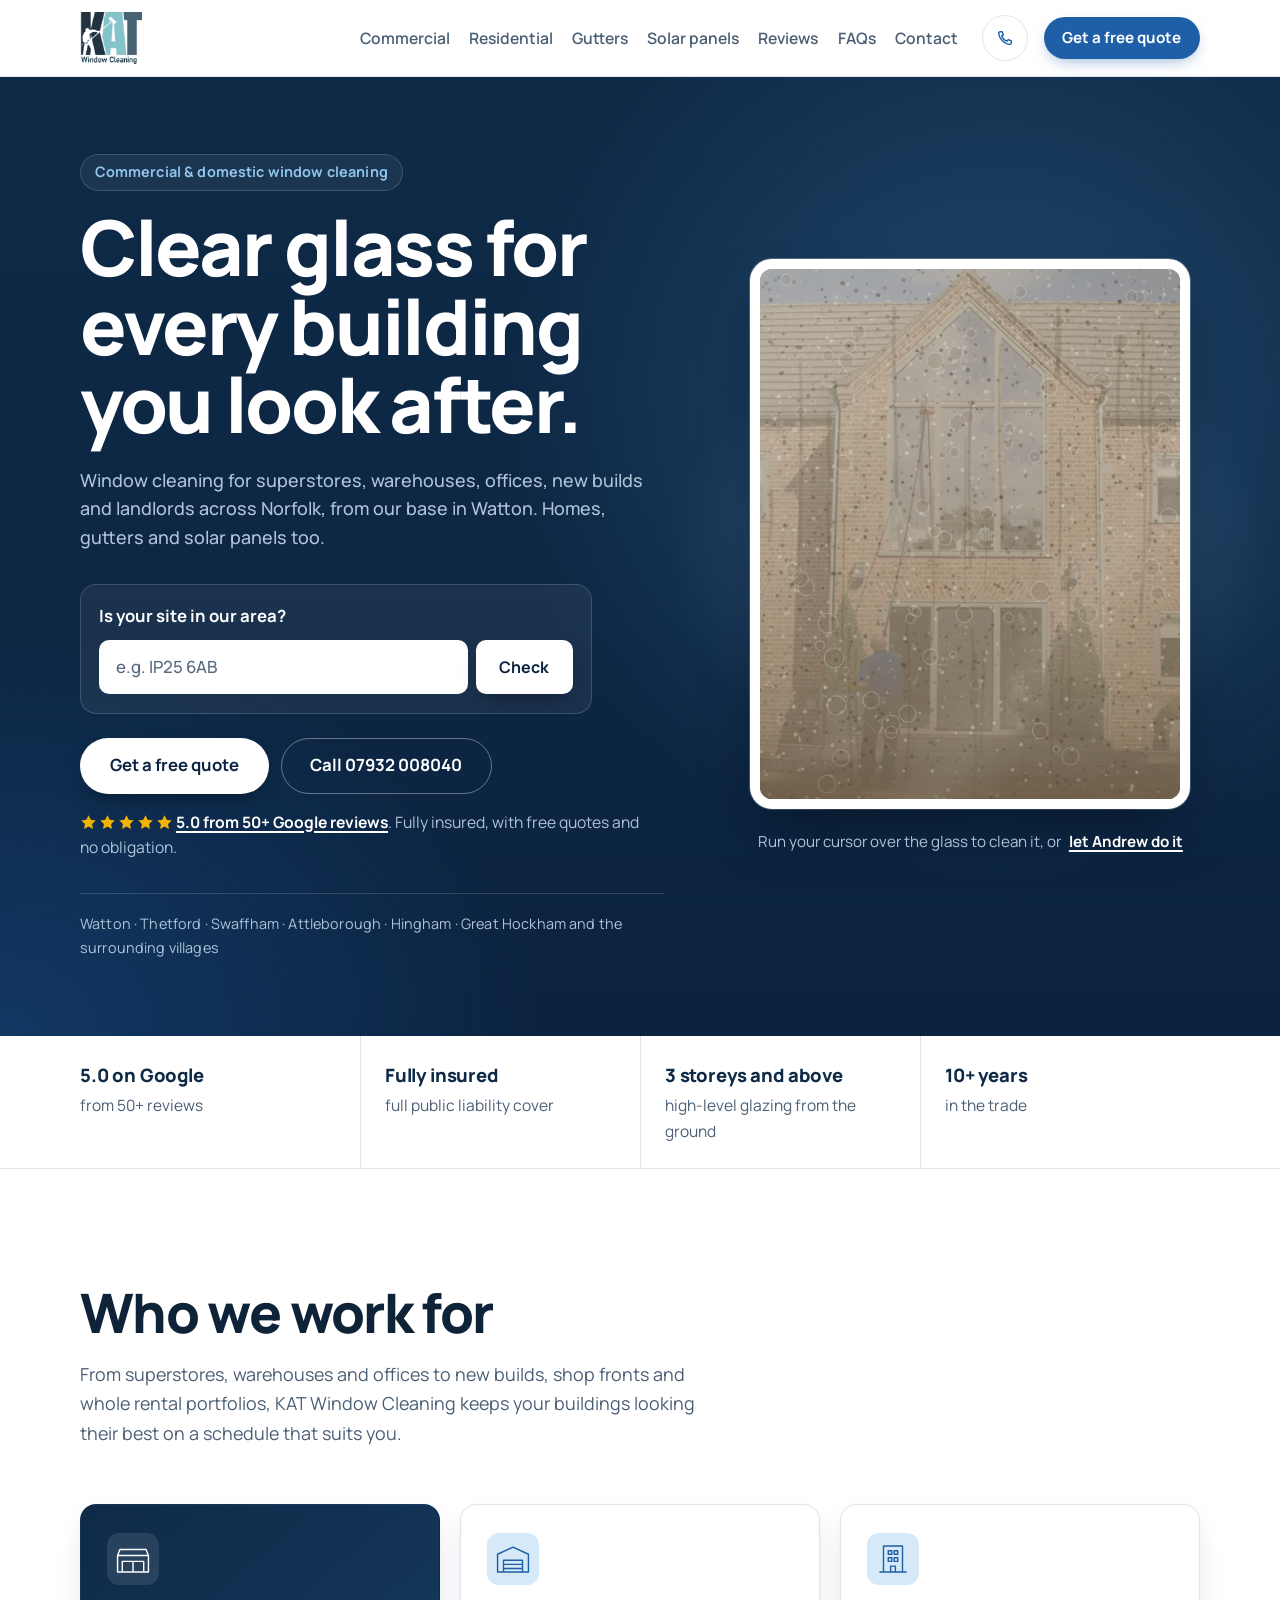
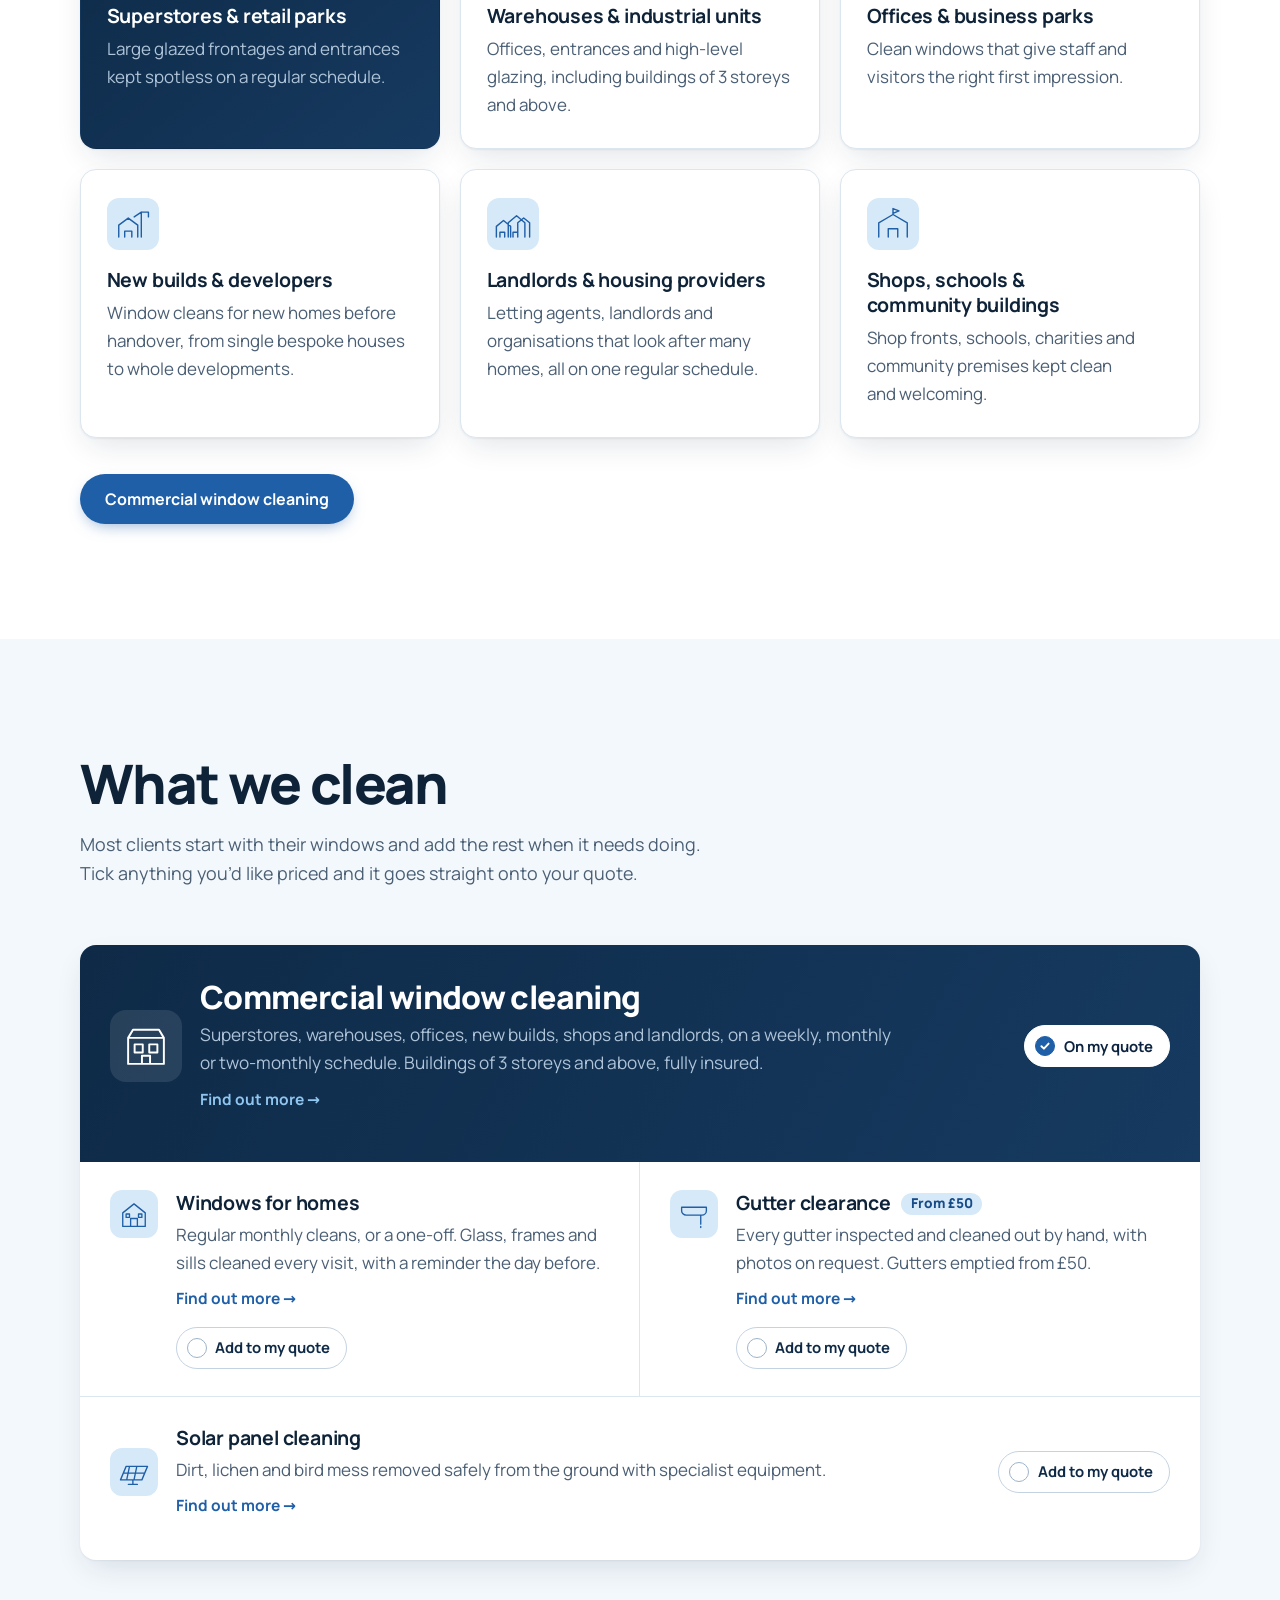
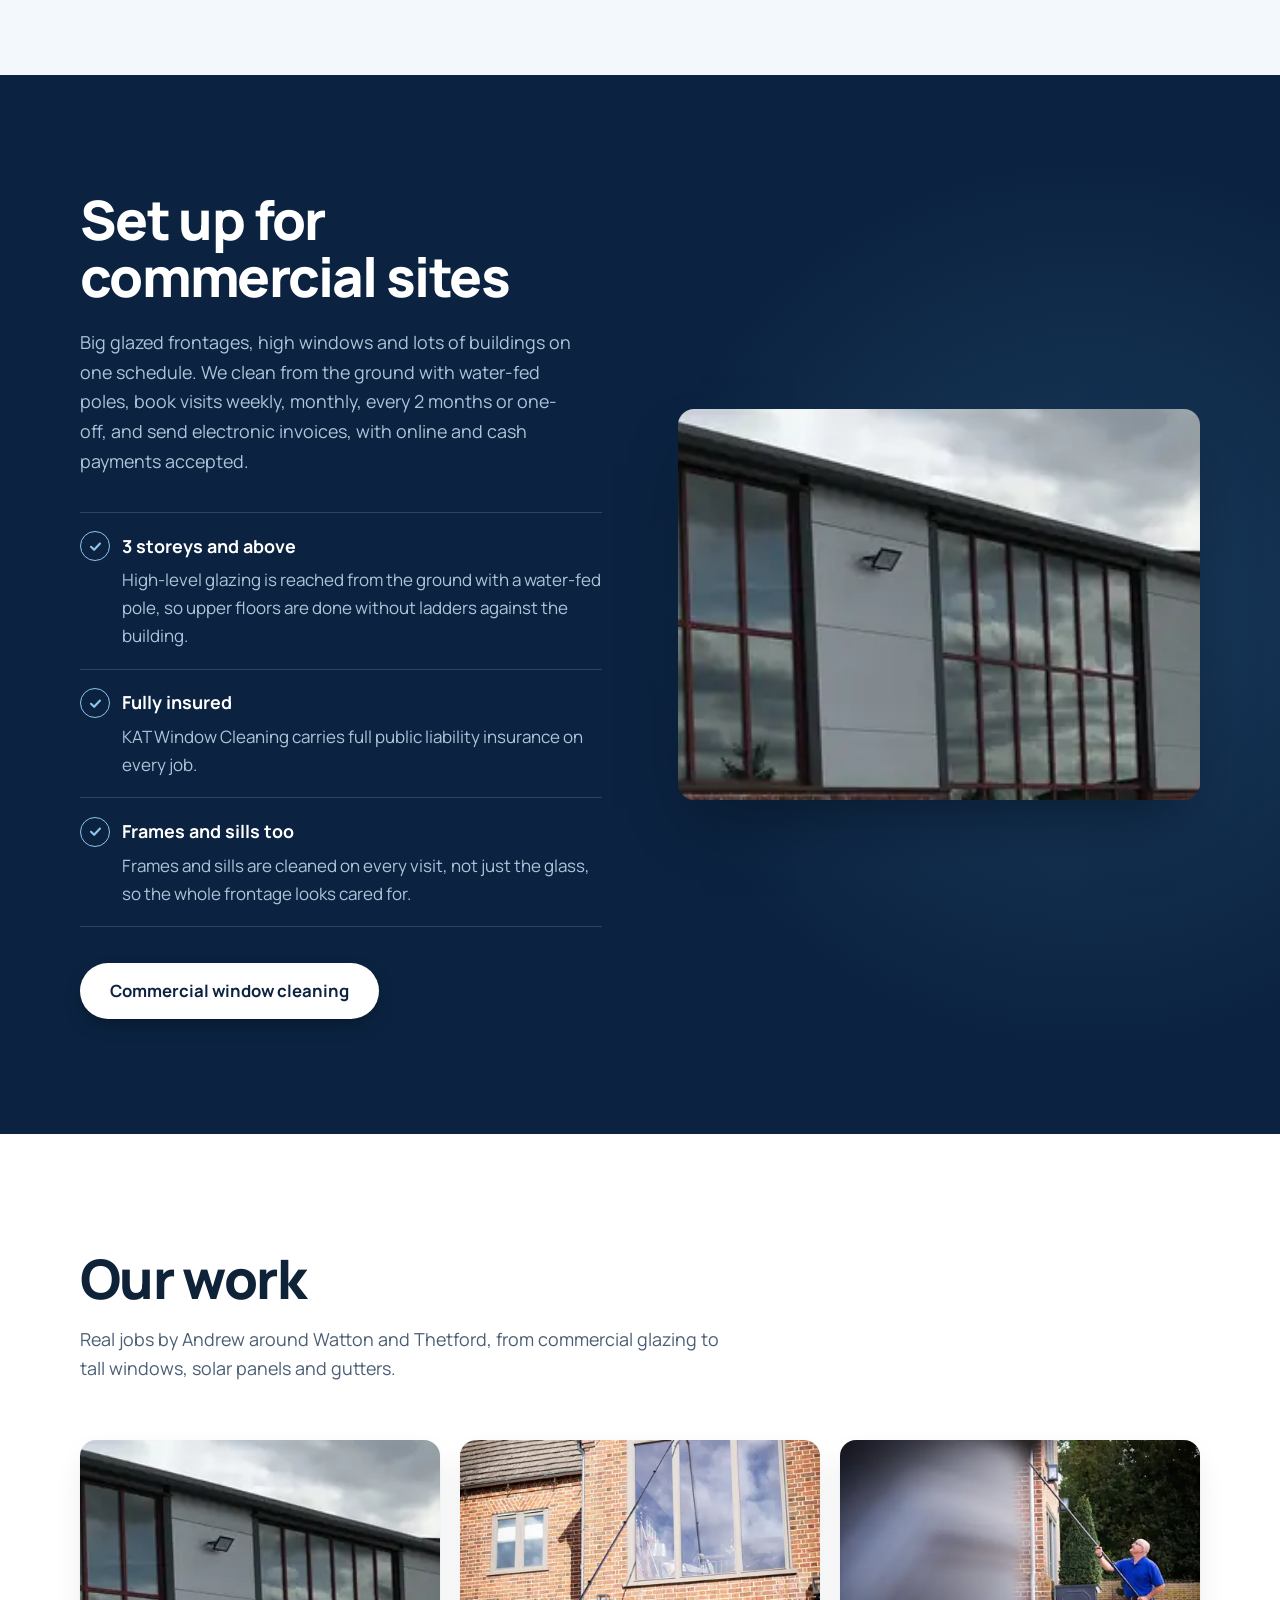
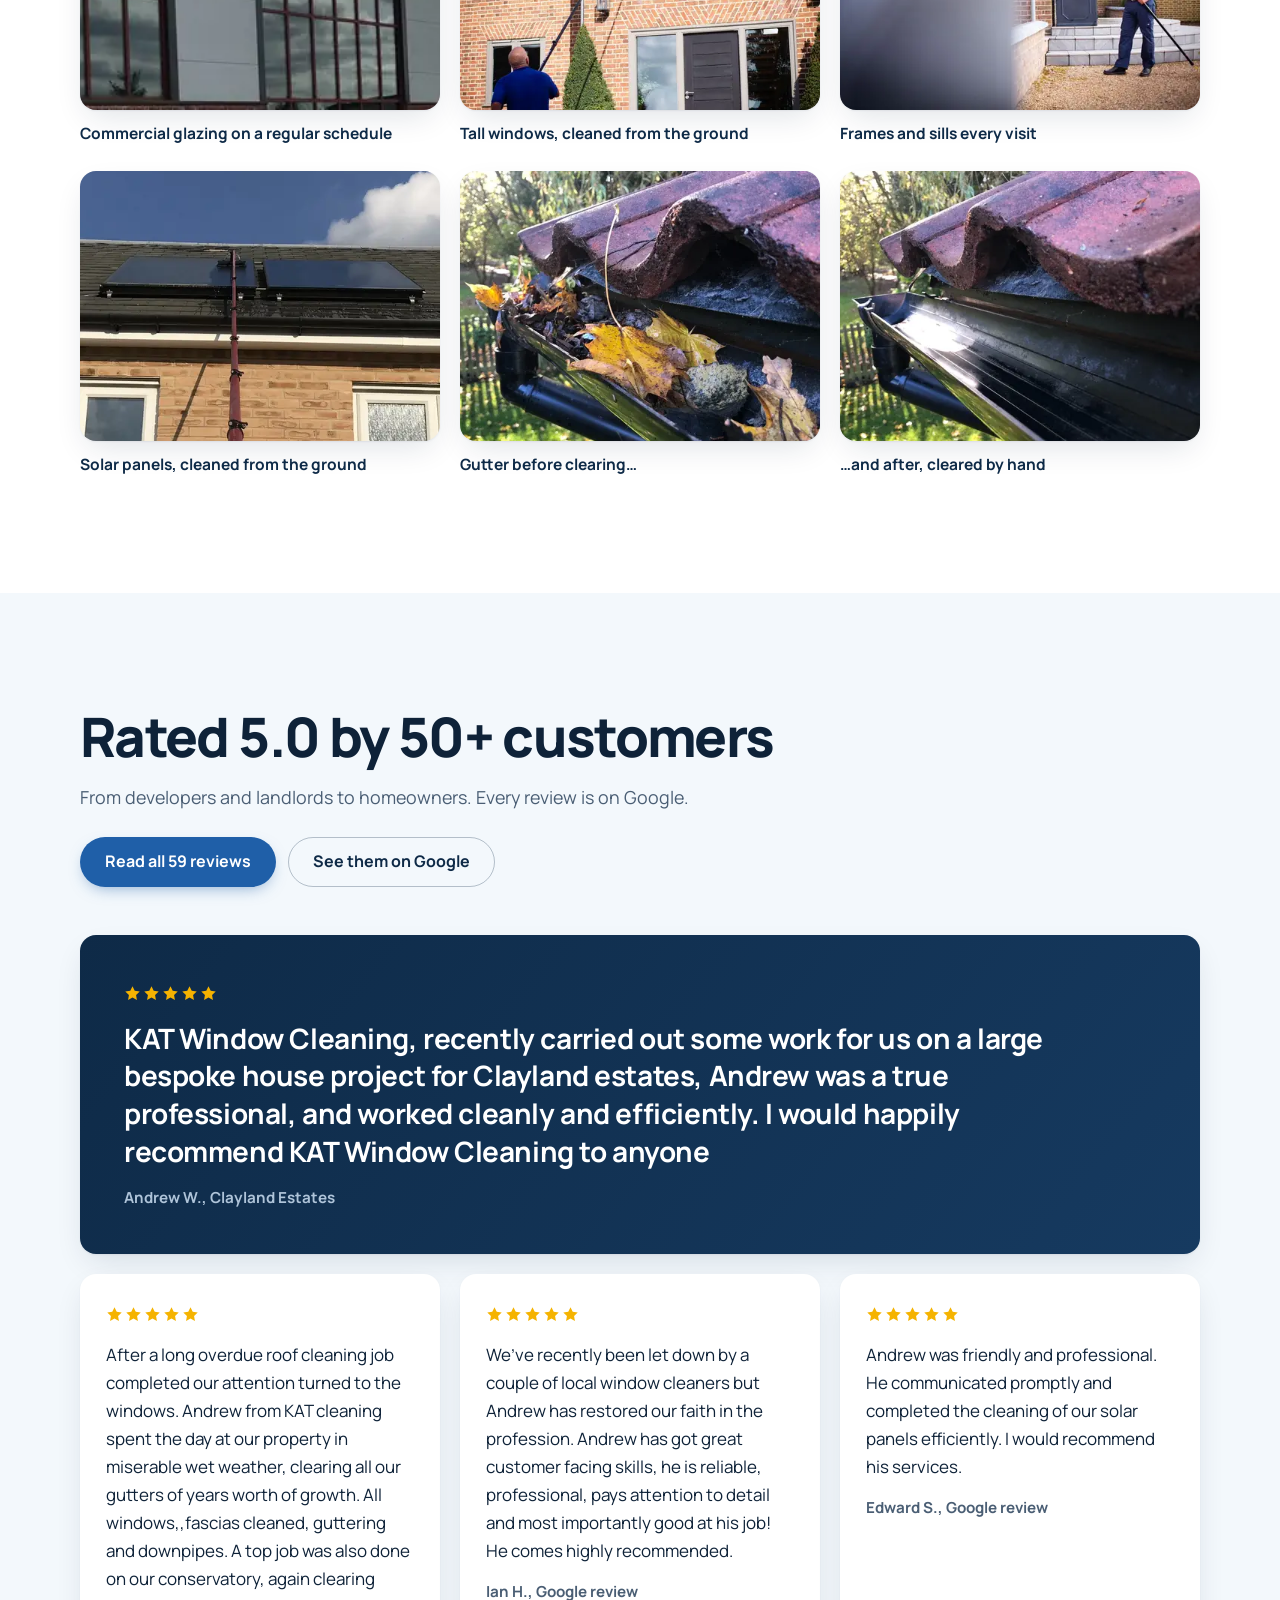
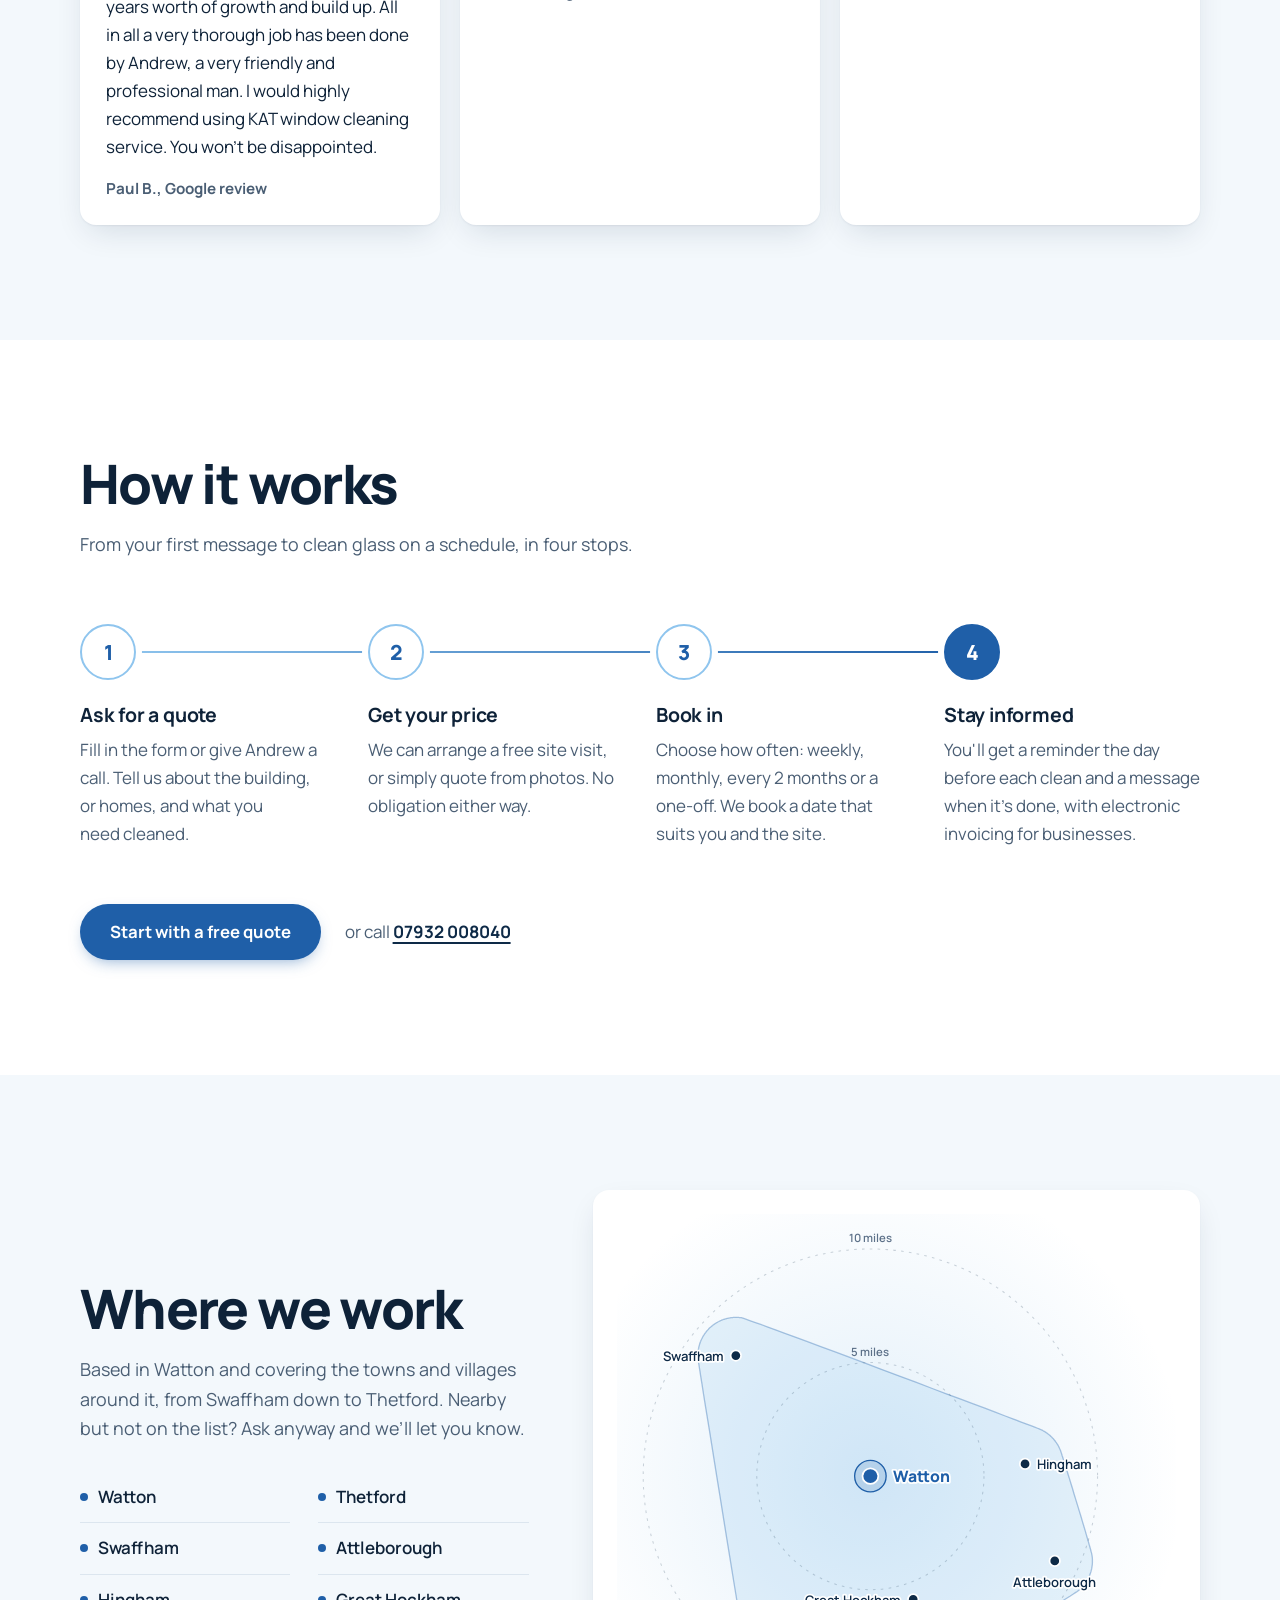
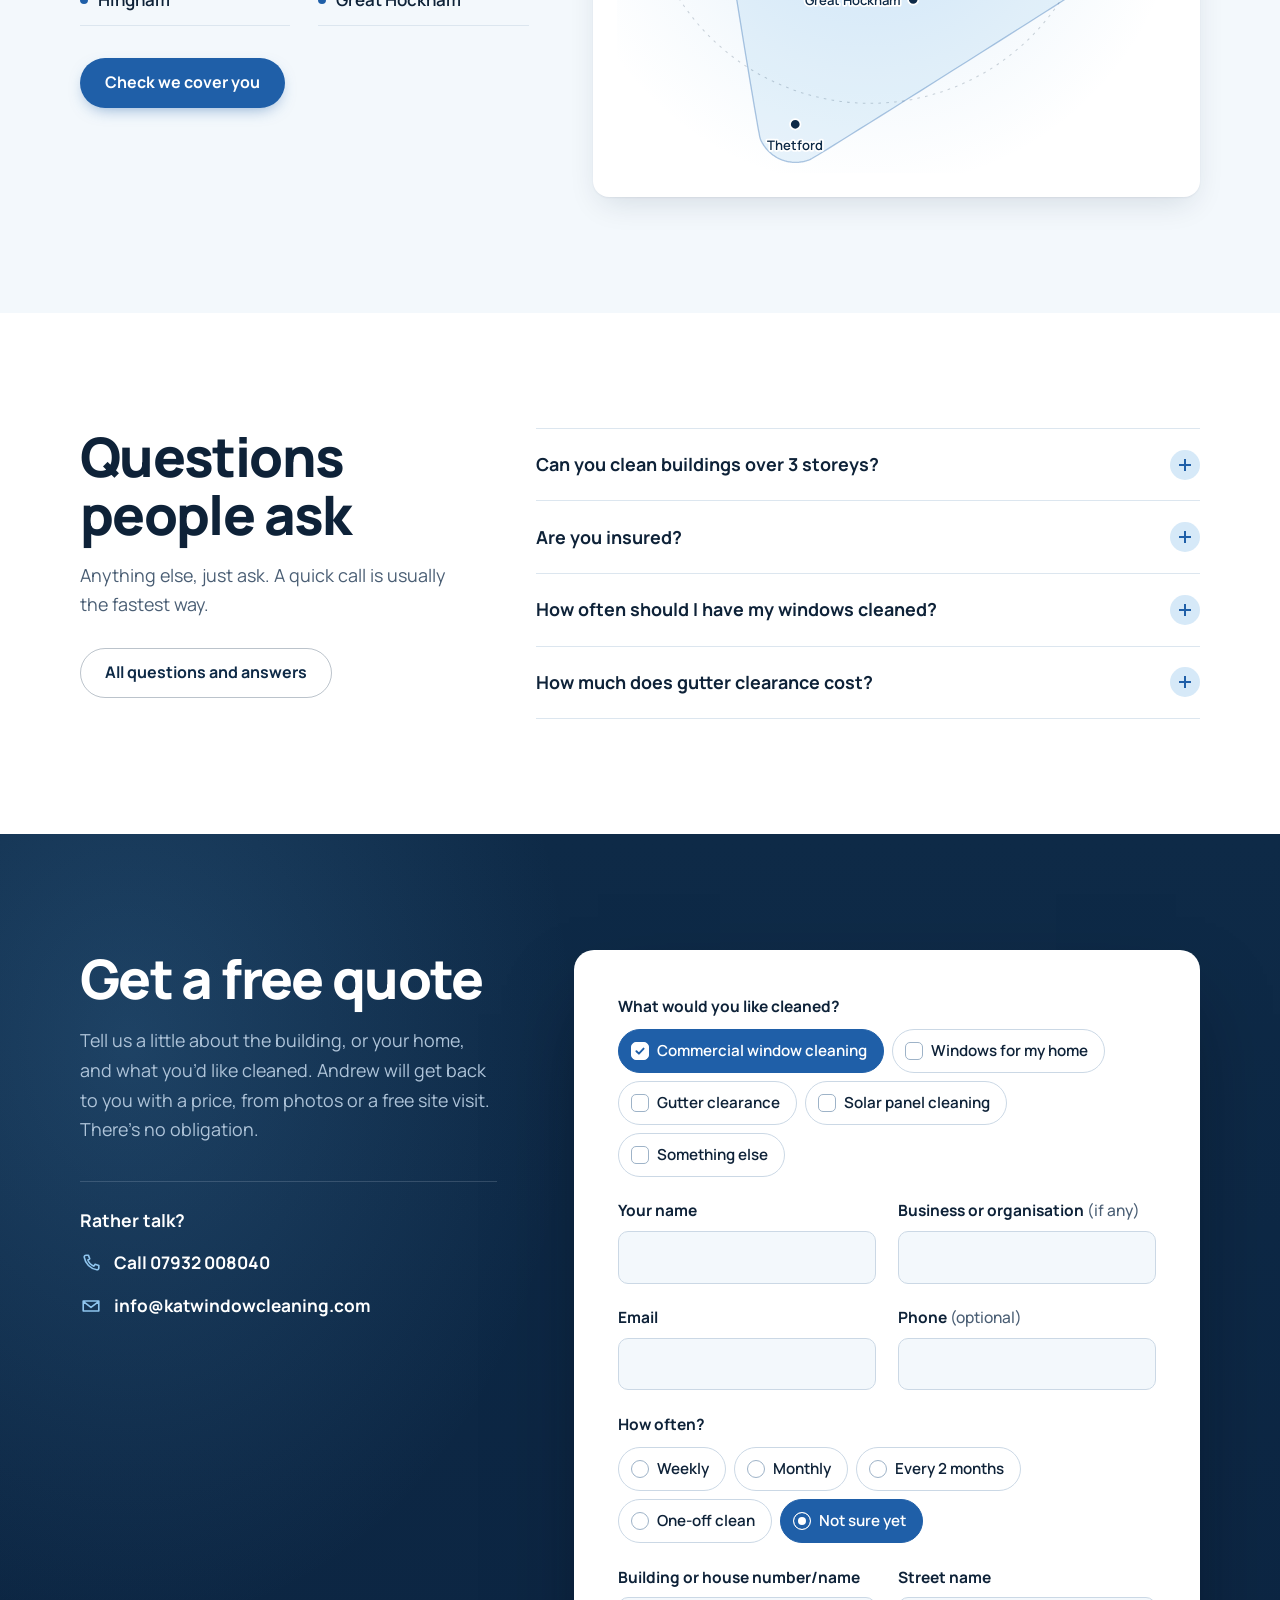
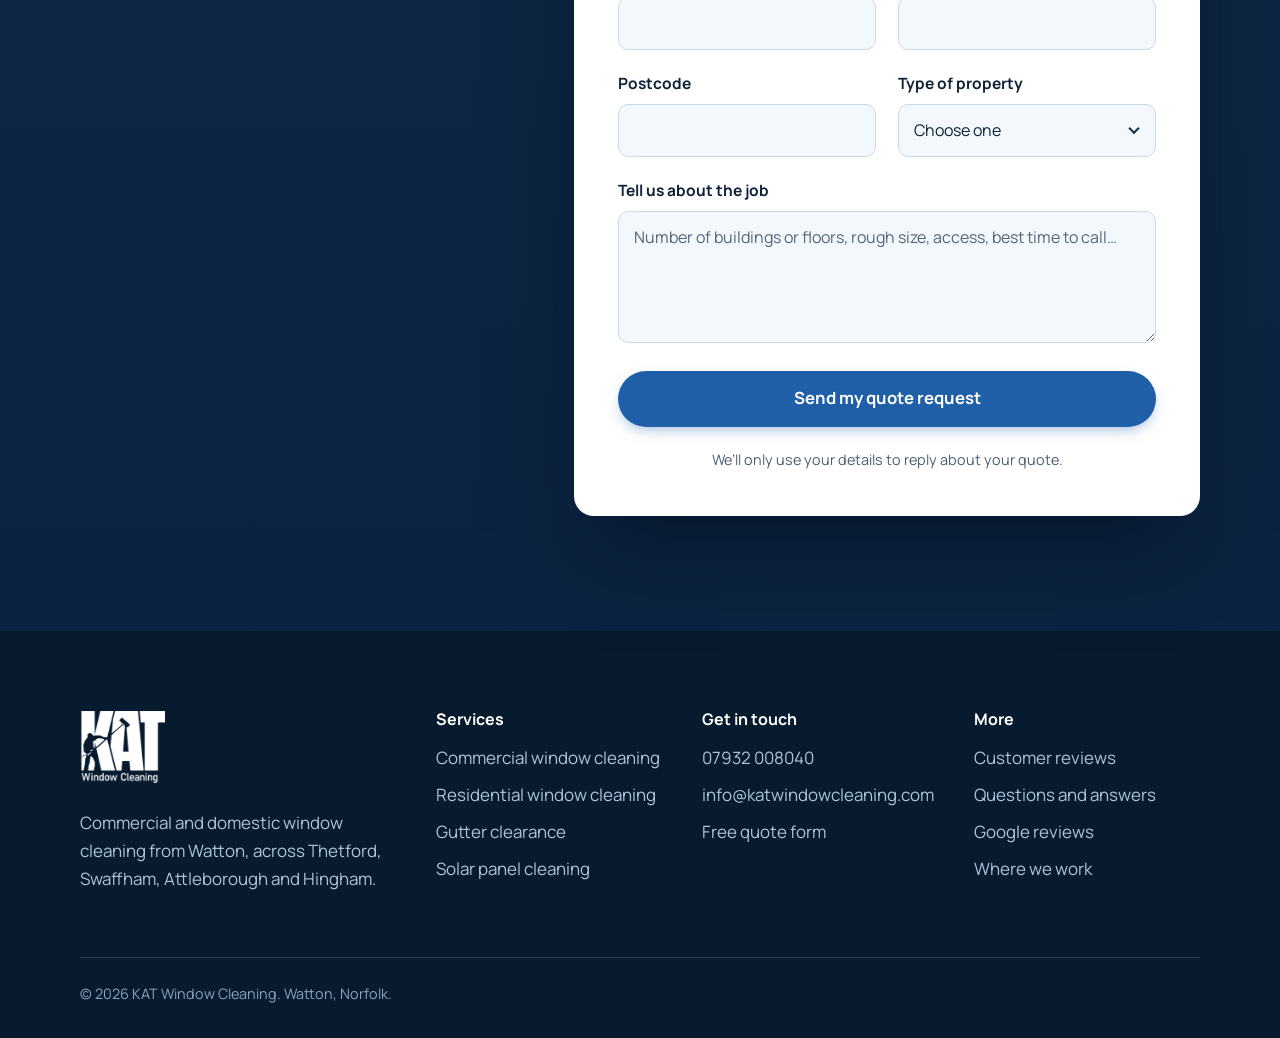
==== commit 7b7b9993: "Launch the new KAT Window Cleaning website Replaces the old Bootstrap site with the new multi-page d" ====
--- a/index.html
+++ b/index.html
@@ -1,202 +1,504 @@
-<!DOCTYPE html>
-<html lang="en-GB" data-fade="off">
+<!doctype html>
+<html lang="en-GB">
 <head>
   <meta charset="utf-8">
   <meta name="viewport" content="width=device-width, initial-scale=1">
-  <title>Window Cleaner in Watton & Thetford | KAT Window Cleaning</title>
-  <meta name="description" content="Window, gutter and solar panel cleaning for homes and businesses in Watton, Thetford, Swaffham and Attleborough. Fully insured, 5.0 on Google.">
+  <title>Commercial Window Cleaning Norfolk | KAT Window Cleaning</title>
+  <meta name="description" content="Window cleaning for superstores, warehouses, offices, new builds and landlords in Watton, Thetford, Swaffham and Attleborough. Fully insured, 5.0 on Google.">
   <link rel="canonical" href="https://katwindowcleaning.com/">
   <meta name="google-site-verification" content="OGxc22W4RarHb9Udo8LQYJxyCEgm--MQGvnercKbCcY">
-  <meta name="theme-color" content="#25323f">
+  <meta name="theme-color" content="#0E2A47">
   <meta property="og:type" content="website">
   <meta property="og:site_name" content="KAT Window Cleaning">
-  <meta property="og:title" content="Window Cleaner in Watton & Thetford | KAT Window Cleaning">
-  <meta property="og:description" content="Window, gutter and solar panel cleaning for homes and businesses in Watton, Thetford, Swaffham and Attleborough. Fully insured, 5.0 on Google.">
+  <meta property="og:title" content="Commercial Window Cleaning Norfolk | KAT Window Cleaning">
+  <meta property="og:description" content="Window cleaning for superstores, warehouses, offices, new builds and landlords in Watton, Thetford, Swaffham and Attleborough. Fully insured, 5.0 on Google.">
   <meta property="og:url" content="https://katwindowcleaning.com/">
   <meta property="og:image" content="https://katwindowcleaning.com/images/og-image.jpg">
-  <meta property="og:image:width" content="1200">
-  <meta property="og:image:height" content="630">
   <meta property="og:locale" content="en_GB">
   <meta name="twitter:card" content="summary_large_image">
   <link rel="icon" href="favicon.ico" sizes="any">
   <link rel="icon" type="image/png" sizes="32x32" href="images/favicon-32.png">
   <link rel="apple-touch-icon" href="images/apple-touch-icon.png">
-  <link rel="manifest" href="site.webmanifest">
-  <link rel="preload" href="fonts/barlow-400.woff2" as="font" type="font/woff2" crossorigin>
-  <link rel="preload" href="fonts/barlow-condensed-700.woff2" as="font" type="font/woff2" crossorigin>
-  <link rel="stylesheet" href="css/kat.css?v=3988a8d0">
-  <link rel="preload" as="image" type="image/webp" media="(max-width: 1080px)" imagesrcset="images/r/window_cleaning__watton_3_mobile-320.webp 320w, images/r/window_cleaning__watton_3_mobile-480.webp 480w, images/r/window_cleaning__watton_3_mobile-640.webp 640w, images/r/window_cleaning__watton_3_mobile-800.webp 800w, images/r/window_cleaning__watton_3_mobile-1024.webp 1024w, images/r/window_cleaning__watton_3_mobile-1106.webp 1106w" imagesizes="100vw" fetchpriority="high">
-  <link rel="preload" as="image" type="image/webp" media="(min-width: 1081px)" imagesrcset="images/r/window_cleaning__watton_3-320.webp 320w, images/r/window_cleaning__watton_3-480.webp 480w, images/r/window_cleaning__watton_3-640.webp 640w, images/r/window_cleaning__watton_3-800.webp 800w, images/r/window_cleaning__watton_3-1024.webp 1024w, images/r/window_cleaning__watton_3-1280.webp 1280w, images/r/window_cleaning__watton_3-1600.webp 1600w, images/r/window_cleaning__watton_3-1920.webp 1920w" imagesizes="100vw" fetchpriority="high">
+  <link rel="preload" href="assets/fonts/manrope-latin-800-normal.woff2" as="font" type="font/woff2" crossorigin>
+  <link rel="preload" href="assets/fonts/manrope-latin-400-normal.woff2" as="font" type="font/woff2" crossorigin>
+  <link rel="stylesheet" href="css/styles.css?v=0d11c814">
   <script type="application/ld+json">{"@context": "https://schema.org", "@type": "LocalBusiness", "@id": "https://katwindowcleaning.com/#business", "name": "KAT Window Cleaning", "url": "https://katwindowcleaning.com/", "telephone": "+447932008040", "email": "info@katwindowcleaning.com", "image": "https://katwindowcleaning.com/images/og-image.jpg", "logo": "https://katwindowcleaning.com/images/icon-512.png", "priceRange": "££", "address": {"@type": "PostalAddress", "addressLocality": "Watton", "addressRegion": "Norfolk", "addressCountry": "GB"}, "areaServed": [{"@type": "City", "name": "Watton"}, {"@type": "City", "name": "Thetford"}, {"@type": "City", "name": "Swaffham"}, {"@type": "City", "name": "Attleborough"}, {"@type": "City", "name": "Hingham"}, {"@type": "City", "name": "Great Hockham"}], "sameAs": ["https://www.google.com/maps?cid=2617828129169492736"], "founder": {"@type": "Person", "name": "Andrew"}, "hasOfferCatalog": {"@type": "OfferCatalog", "name": "Cleaning services", "itemListElement": [{"@type": "Offer", "itemOffered": {"@type": "Service", "name": "Window cleaning", "url": "https://katwindowcleaning.com/window-cleaning.html"}}, {"@type": "Offer", "itemOffered": {"@type": "Service", "name": "Commercial window cleaning", "url": "https://katwindowcleaning.com/commercial-window-cleaning.html"}}, {"@type": "Offer", "itemOffered": {"@type": "Service", "name": "Gutter clearance", "url": "https://katwindowcleaning.com/gutter-clearance.html"}}, {"@type": "Offer", "itemOffered": {"@type": "Service", "name": "Solar panel cleaning", "url": "https://katwindowcleaning.com/solar-panels.html"}}]}}</script>
 </head>
 <body class="page-index">
-<a class="skip" href="#main">Skip to content</a>
-<header class="site-header">
-  <div class="wrap header-inner">
-    <a class="brand" href="./"><picture><source type="image/webp" srcset="images/r/KAT-Banner1-180.webp 180w" sizes="69px"><img src="images/r/KAT-Banner1-180.png" srcset="images/r/KAT-Banner1-180.png 180w" sizes="69px" alt="KAT Window Cleaning, home" width="180" height="152"></picture></a>
-    <button class="menu-toggle" type="button" aria-expanded="false" aria-controls="site-nav">Menu</button>
-    <nav id="site-nav" class="site-nav" aria-label="Main">
-      <ul><li><a href="./" aria-current="page">Home</a></li><li><a href="window-cleaning.html">Window Cleaning</a></li><li><a href="commercial-window-cleaning.html">Commercial</a></li><li><a href="gutter-clearance.html">Gutter Clearance</a></li><li><a href="solar-panels.html">Solar Panels</a></li></ul>
-      <a class="btn btn-ghost" href="contact.html">Free quote</a>
-      <a class="btn btn-solid header-call" href="tel:07932008040">Call 07932 008040</a>
-    </nav>
+  <a class="skip-link" href="#main">Skip to content</a>
+  
+  <header class="site-header" data-header>
+    <div class="wrap header-inner">
+      <a class="brand" href="index.html" aria-label="KAT Window Cleaning, home">
+        <img class="brand-logo" src="images/KAT-Banner1.png" alt="" width="180" height="152">
+        <span class="brand-text"><span class="brand-name">KAT</span><span class="brand-sub">Window Cleaning</span></span>
+      </a>
+      <nav class="site-nav" id="site-nav" aria-label="Main">
+        <ul><li><a href="commercial-window-cleaning.html">Commercial</a></li><li><a href="window-cleaning.html">Residential</a></li><li><a href="gutter-clearance.html">Gutters</a></li><li><a href="solar-panels.html">Solar panels</a></li><li><a href="reviews.html">Reviews</a></li><li><a href="faq.html">FAQs</a></li><li><a href="contact.html">Contact</a></li></ul>
+      </nav>
+      <div class="header-actions">
+        <a class="header-phone" href="tel:+447932008040" aria-label="Call 07932 008040"><svg viewBox="0 0 24 24" aria-hidden="true"><path d="M6.6 3.5h2.6l1.4 4-2 1.3a11 11 0 0 0 6.6 6.6l1.3-2 4 1.4v2.6a2 2 0 0 1-2.2 2A16.5 16.5 0 0 1 4.6 5.7a2 2 0 0 1 2-2.2Z" fill="none" stroke="currentColor" stroke-width="1.8" stroke-linejoin="round"/></svg><span>07932 008040</span></a>
+        <a class="btn btn-ink btn-sm header-cta" href="#quote">Get a free quote</a>
+        <button class="nav-toggle" type="button" aria-expanded="false" aria-controls="site-nav" data-nav-toggle>
+          <span class="nav-toggle-bars" aria-hidden="true"></span>
+          <span class="visually-hidden">Menu</span>
+        </button>
+      </div>
+    </div>
+  </header>
+
+  <main id="main">
+    <!-- ============ HERO ============ -->
+    <section class="hero" id="top" aria-labelledby="hero-title">
+      <div class="wrap hero-grid">
+        <div class="cover">
+          <p class="eyebrow">Commercial &amp; domestic window cleaning</p>
+          <h1 id="hero-title">Clear glass for every building you look after.</h1>
+          <p class="lede">Window cleaning for superstores, warehouses, offices, new builds and landlords across Norfolk, from our base in Watton. Homes, gutters and solar panels too.</p>
+
+          <form class="check" data-check novalidate>
+            <label class="check-label" for="c-postcode">Is your site in our area?</label>
+            <div class="check-row">
+              <input id="c-postcode" name="postcode" type="text" autocomplete="postal-code" autocapitalize="characters" placeholder="e.g. IP25 6AB" aria-describedby="c-result">
+              <button class="btn btn-ink" type="submit">Check</button>
+            </div>
+            <p class="check-result" id="c-result" data-check-result aria-live="polite"></p>
+          </form>
+
+          <div class="cover-actions" data-hero-actions>
+            <a class="btn btn-ink btn-lg" href="#quote">Get a free quote</a>
+            <a class="btn btn-line btn-lg" href="tel:+447932008040">Call 07932 008040</a>
+          </div>
+          <p class="cover-note"><span class="stars" role="img" aria-label="5 out of 5 stars"><svg viewBox="0 0 20 20" aria-hidden="true"><path d="M10 1.5l2.6 5.4 5.9.8-4.3 4.1 1 5.8L10 14.8l-5.2 2.8 1-5.8L1.5 7.7l5.9-.8z"/></svg><svg viewBox="0 0 20 20" aria-hidden="true"><path d="M10 1.5l2.6 5.4 5.9.8-4.3 4.1 1 5.8L10 14.8l-5.2 2.8 1-5.8L1.5 7.7l5.9-.8z"/></svg><svg viewBox="0 0 20 20" aria-hidden="true"><path d="M10 1.5l2.6 5.4 5.9.8-4.3 4.1 1 5.8L10 14.8l-5.2 2.8 1-5.8L1.5 7.7l5.9-.8z"/></svg><svg viewBox="0 0 20 20" aria-hidden="true"><path d="M10 1.5l2.6 5.4 5.9.8-4.3 4.1 1 5.8L10 14.8l-5.2 2.8 1-5.8L1.5 7.7l5.9-.8z"/></svg><svg viewBox="0 0 20 20" aria-hidden="true"><path d="M10 1.5l2.6 5.4 5.9.8-4.3 4.1 1 5.8L10 14.8l-5.2 2.8 1-5.8L1.5 7.7l5.9-.8z"/></svg></span> <a href="https://www.google.com/maps?cid=2617828129169492736" target="_blank" rel="noopener">5.0 from 50+ Google reviews</a>. Fully insured, with free quotes and no obligation.</p>
+
+          <p class="cover-places">Watton · Thetford · Swaffham · Attleborough · Hingham · Great Hockham and the surrounding villages</p>
+        </div>
+
+        <figure class="hero-window hero-photo" data-window>
+          <div class="window-stage">
+            <picture><source type="image/webp" srcset="images/window_cleaning__watton_3_mobile-320.webp 320w, images/window_cleaning__watton_3_mobile-480.webp 480w, images/window_cleaning__watton_3_mobile-640.webp 640w, images/window_cleaning__watton_3_mobile-800.webp 800w, images/window_cleaning__watton_3_mobile-1024.webp 1024w, images/window_cleaning__watton_3_mobile-1106.webp 1106w" sizes="(max-width: 520px) 270px, (max-width: 900px) 340px, 440px"><img class="window-view" src="images/window_cleaning__watton_3_mobile-800.jpg" srcset="images/window_cleaning__watton_3_mobile-320.jpg 320w, images/window_cleaning__watton_3_mobile-480.jpg 480w, images/window_cleaning__watton_3_mobile-640.jpg 640w, images/window_cleaning__watton_3_mobile-800.jpg 800w, images/window_cleaning__watton_3_mobile-1024.jpg 1024w, images/window_cleaning__watton_3_mobile-1106.jpg 1106w" sizes="(max-width: 520px) 270px, (max-width: 900px) 340px, 440px" alt="Andrew from KAT Window Cleaning cleaning a tall gable window with a water-fed pole" width="1106" height="1413" fetchpriority="high"></picture>
+            <canvas class="window-grime" data-grime aria-hidden="true"></canvas>
+            <canvas class="window-water" data-water aria-hidden="true"></canvas>
+            <svg class="window-frame" viewBox="0 0 400 500" preserveAspectRatio="none" aria-hidden="true">
+              <defs>
+                <linearGradient id="gleam" x1="0" y1="0" x2="1" y2="1">
+                  <stop offset="0" stop-color="#fff" stop-opacity="0"/>
+                  <stop offset=".45" stop-color="#fff" stop-opacity="0"/>
+                  <stop offset=".5" stop-color="#fff" stop-opacity=".55"/>
+                  <stop offset=".55" stop-color="#fff" stop-opacity="0"/>
+                  <stop offset="1" stop-color="#fff" stop-opacity="0"/>
+                </linearGradient>
+                <linearGradient id="reflection" x1="0" y1="0" x2="1" y2="1">
+                  <stop offset="0" stop-color="#fff" stop-opacity=".16"/>
+                  <stop offset=".35" stop-color="#fff" stop-opacity="0"/>
+                  <stop offset=".62" stop-color="#fff" stop-opacity="0"/>
+                  <stop offset=".7" stop-color="#fff" stop-opacity=".08"/>
+                  <stop offset=".78" stop-color="#fff" stop-opacity="0"/>
+                </linearGradient>
+              </defs>
+              <rect x="0" y="0" width="400" height="500" fill="url(#reflection)"/>
+              <rect class="gleam" data-gleam x="-400" y="-250" width="1200" height="1000" fill="url(#gleam)"/>
+              <g class="squeegee" data-squeegee opacity="0">
+                <g data-squeegee-flip>
+                  <rect x="-62" y="-7" width="54" height="14" rx="7" fill="#1F5FA8"/>
+                  <rect x="-66" y="-5" width="8" height="10" rx="3" fill="#0E2A47"/>
+                  <rect x="-10" y="-46" width="10" height="92" rx="2" fill="#C7D2DD"/>
+                  <rect x="0" y="-46" width="4" height="92" rx="1.5" fill="#0E2A47"/>
+                </g>
+              </g>
+            </svg>
+          </div>
+
+          <figcaption class="window-caption" data-window-caption aria-live="polite">
+            <span data-caption-text>Run your cursor over the glass to clean it.</span>
+            <button type="button" class="link-button" data-finish hidden>let Andrew do it</button>
+            <span class="window-reset">
+              <button type="button" class="btn btn-line btn-sm" data-dirty hidden>Make it dirty again</button>
+            </span>
+          </figcaption>
+        </figure>
+      </div>
+    </section>
+
+    <section class="proof" aria-label="Why customers trust KAT">
+      <ul class="wrap proof-list" role="list">
+        <li><strong>5.0 on Google</strong><span>from 50+ reviews</span></li>
+        <li><strong>Fully insured</strong><span>full public liability cover</span></li>
+        <li><strong>3 storeys and above</strong><span>high-level glazing from the ground</span></li>
+        <li><strong>10+ years</strong><span>in the trade</span></li>
+      </ul>
+    </section>
+    <section class="section who" id="who" aria-labelledby="who-title">
+      <div class="wrap">
+        <div class="section-head">
+          <h2 id="who-title">Who we work for</h2>
+          <p>From superstores, warehouses and offices to new builds, shop fronts and whole rental portfolios, KAT Window Cleaning keeps your buildings looking their best on a schedule that suits you.</p>
+        </div>
+        <ul class="who-grid" role="list">
+          <li class="who-card"><svg class="who-icon" viewBox="0 0 64 64" aria-hidden="true"><g fill="none" stroke="currentColor" stroke-width="2.4" stroke-linejoin="round" stroke-linecap="round"><path d="M6 54V26h52v28Z M6 26l4-10h44l4 10 M14 54V36h36v18 M32 36v18"/></g></svg><h3>Superstores &amp; retail parks</h3><p>Large glazed frontages and entrances kept spotless on a regular schedule.</p></li>
+          <li class="who-card"><svg class="who-icon" viewBox="0 0 64 64" aria-hidden="true"><g fill="none" stroke="currentColor" stroke-width="2.4" stroke-linejoin="round" stroke-linecap="round"><path d="M6 54V24l26-12 26 12v30Z M16 54V34h32v20 M16 41h32 M16 48h32"/></g></svg><h3>Warehouses &amp; industrial units</h3><p>Offices, entrances and high-level glazing, including buildings of 3 storeys and above.</p></li>
+          <li class="who-card"><svg class="who-icon" viewBox="0 0 64 64" aria-hidden="true"><g fill="none" stroke="currentColor" stroke-width="2.4" stroke-linejoin="round" stroke-linecap="round"><path d="M16 54V10h32v44 M24 18h6v6h-6Z M34 18h6v6h-6Z M24 30h6v6h-6Z M34 30h6v6h-6Z M28 54V44h8v10 M10 54h44"/></g></svg><h3>Offices &amp; business parks</h3><p>Clean windows that give staff and visitors the right first impression.</p></li>
+          <li class="who-card"><svg class="who-icon" viewBox="0 0 64 64" aria-hidden="true"><g fill="none" stroke="currentColor" stroke-width="2.4" stroke-linejoin="round" stroke-linecap="round"><path d="M8 54V34l16-12 16 12v20 M18 54V44h12v10 M46 54V12 M46 12h12 M46 12 34 20 M58 12v8"/></g></svg><h3>New builds &amp; developers</h3><p>Window cleans for new homes before handover, from single bespoke houses to whole developments.</p></li>
+          <li class="who-card"><svg class="who-icon" viewBox="0 0 64 64" aria-hidden="true"><g fill="none" stroke="currentColor" stroke-width="2.4" stroke-linejoin="round" stroke-linecap="round"><path d="M4 54V36l12-10 12 10v18 M24 54V30l14-12 14 12v24 M40 54V30l10-8 10 8v24 M10 54v-8h8v8 M32 54v-8h8v8"/></g></svg><h3>Landlords &amp; housing providers</h3><p>Letting agents, landlords and organisations that look after many homes, all on one regular schedule.</p></li>
+          <li class="who-card"><svg class="who-icon" viewBox="0 0 64 64" aria-hidden="true"><g fill="none" stroke="currentColor" stroke-width="2.4" stroke-linejoin="round" stroke-linecap="round"><path d="M8 54V30l24-14 24 14v24 M24 54V40h16v14 M32 16V6l10 4-10 4"/></g></svg><h3>Shops, schools &amp; community buildings</h3><p>Shop fronts, schools, charities and community premises kept clean and welcoming.</p></li>
+        </ul>
+        <div class="section-cta"><a class="btn btn-ink" href="commercial-window-cleaning.html">Commercial window cleaning</a></div>
+      </div>
+    </section>
+    <section class="section services" id="services" aria-labelledby="services-title">
+      <div class="wrap">
+        <div class="section-head">
+          <h2 id="services-title">What we clean</h2>
+          <p>Most clients start with their windows and add the rest when it needs doing. Tick anything you’d like priced and it goes straight onto your quote.</p>
+        </div>
+        <div class="key-panel">
+          <ul class="key key-links" role="list">
+          <li class="key-row key-lead">
+            <svg class="key-symbol" viewBox="0 0 64 64" aria-hidden="true"><g fill="none" stroke="currentColor" stroke-width="2.4" stroke-linejoin="round" stroke-linecap="round"><path d="M10 54V22h44v32Z M10 22l6-10h32l6 10 M18 30h10v10H18Z M36 30h10v10H36Z M27 54V44h10v10"/></g></svg>
+            <div class="key-text">
+              <h3>Commercial window cleaning</h3>
+              <p>Superstores, warehouses, offices, new builds, shops and landlords, on a weekly, monthly or two-monthly schedule. Buildings of 3 storeys and above, fully insured.</p>
+              <a class="key-more" href="commercial-window-cleaning.html">Find out more<span aria-hidden="true"> →</span></a>
+            </div>
+            <button type="button" class="key-add" data-service="Commercial window cleaning" aria-pressed="true"><span class="key-box" aria-hidden="true"></span><span class="key-add-label">On my quote</span></button>
+          </li>
+          <li class="key-row">
+            <svg class="key-symbol" viewBox="0 0 64 64" aria-hidden="true"><g fill="none" stroke="currentColor" stroke-width="2.4" stroke-linejoin="round" stroke-linecap="round"><path d="M12 54V30l20-16 20 16v24Z M26 54V40h12v14 M18 32h6v6h-6Z M40 32h6v6h-6Z"/></g></svg>
+            <div class="key-text">
+              <h3>Windows for homes</h3>
+              <p>Regular monthly cleans, or a one-off. Glass, frames and sills cleaned every visit, with a reminder the day before.</p>
+              <a class="key-more" href="window-cleaning.html">Find out more<span aria-hidden="true"> →</span></a>
+            </div>
+            <button type="button" class="key-add" data-service="Window cleaning" aria-pressed="false"><span class="key-box" aria-hidden="true"></span><span class="key-add-label">Add to my quote</span></button>
+          </li>
+          <li class="key-row">
+            <svg class="key-symbol" viewBox="0 0 64 64" aria-hidden="true"><g fill="none" stroke="currentColor" stroke-width="2.4" stroke-linejoin="round" stroke-linecap="round"><path d="M10 20h44v6a8 8 0 0 1-8 8H18a8 8 0 0 1-8-8Z M44 34v16 M44 54v2"/></g></svg>
+            <div class="key-text">
+              <h3>Gutter clearance <span class="key-price">From £50</span></h3>
+              <p>Every gutter inspected and cleaned out by hand, with photos on request. Gutters emptied from £50.</p>
+              <a class="key-more" href="gutter-clearance.html">Find out more<span aria-hidden="true"> →</span></a>
+            </div>
+            <button type="button" class="key-add" data-service="Gutter clearance" aria-pressed="false"><span class="key-box" aria-hidden="true"></span><span class="key-add-label">Add to my quote</span></button>
+          </li>
+          <li class="key-row">
+            <svg class="key-symbol" viewBox="0 0 64 64" aria-hidden="true"><g fill="none" stroke="currentColor" stroke-width="2.4" stroke-linejoin="round" stroke-linecap="round"><path d="M8 46 18 22h38L46 46Z M13 34h38 M24 22l-5 24 M37 22l-5 24 M30 46v8 M22 54h16"/></g></svg>
+            <div class="key-text">
+              <h3>Solar panel cleaning</h3>
+              <p>Dirt, lichen and bird mess removed safely from the ground with specialist equipment.</p>
+              <a class="key-more" href="solar-panels.html">Find out more<span aria-hidden="true"> →</span></a>
+            </div>
+            <button type="button" class="key-add" data-service="Solar panel cleaning" aria-pressed="false"><span class="key-box" aria-hidden="true"></span><span class="key-add-label">Add to my quote</span></button>
+          </li>
+          </ul>
+        </div>
+      </div>
+    </section>
+    <section class="section pure" id="commercial" aria-labelledby="commercial-title">
+      <div class="wrap pure-grid">
+        <div class="pure-copy">
+          <h2 id="commercial-title">Set up for commercial sites</h2>
+          <p class="pure-lede">Big glazed frontages, high windows and lots of buildings on one schedule. We clean from the ground with water-fed poles, book visits weekly, monthly, every 2 months or one-off, and send electronic invoices, with online and cash payments accepted.</p>
+          <dl class="pure-points">
+            <div>
+              <dt><span class="callout callout-tick" aria-hidden="true"></span>3 storeys and above</dt>
+              <dd>High-level glazing is reached from the ground with a water-fed pole, so upper floors are done without ladders against the building.</dd>
+            </div>
+            <div>
+              <dt><span class="callout callout-tick" aria-hidden="true"></span>Fully insured</dt>
+              <dd>KAT Window Cleaning carries full public liability insurance on every job.</dd>
+            </div>
+            <div>
+              <dt><span class="callout callout-tick" aria-hidden="true"></span>Frames and sills too</dt>
+              <dd>Frames and sills are cleaned on every visit, not just the glass, so the whole frontage looks cared for.</dd>
+            </div>
+          </dl>
+          <a class="btn btn-ink btn-lg" href="commercial-window-cleaning.html">Commercial window cleaning</a>
+        </div>
+        <figure class="pure-diagram">
+          <div class="pure-photo"><picture><source type="image/webp" srcset="images/windows_banner-320.webp 320w, images/windows_banner-480.webp 480w, images/windows_banner-640.webp 640w, images/windows_banner-800.webp 800w, images/windows_banner-1024.webp 1024w, images/windows_banner-1280.webp 1280w, images/windows_banner-1600.webp 1600w, images/windows_banner-1800.webp 1800w" sizes="(max-width: 900px) 100vw, 560px"><img src="images/windows_banner-800.jpg" srcset="images/windows_banner-320.jpg 320w, images/windows_banner-480.jpg 480w, images/windows_banner-640.jpg 640w, images/windows_banner-800.jpg 800w, images/windows_banner-1024.jpg 1024w, images/windows_banner-1280.jpg 1280w, images/windows_banner-1600.jpg 1600w, images/windows_banner-1800.jpg 1800w" sizes="(max-width: 900px) 100vw, 560px" alt="Large commercial building with glass frontage cleaned by KAT Window Cleaning" width="1800" height="597" loading="lazy" decoding="async"></picture></div>
+        </figure>
+      </div>
+    </section>
+    <!-- ============ OUR WORK ============ -->
+    <section class="section work" id="work" aria-labelledby="work-title">
+      <div class="wrap">
+        <div class="section-head">
+          <h2 id="work-title">Our work</h2>
+          <p>Real jobs by Andrew around Watton and Thetford, from commercial glazing to tall windows, solar panels and gutters.</p>
+        </div>
+        <ul class="work-grid" role="list">
+          <li class="work-item"><figure><picture><source type="image/webp" srcset="images/windows_banner-320.webp 320w, images/windows_banner-480.webp 480w, images/windows_banner-640.webp 640w, images/windows_banner-800.webp 800w, images/windows_banner-1024.webp 1024w, images/windows_banner-1280.webp 1280w, images/windows_banner-1600.webp 1600w, images/windows_banner-1800.webp 1800w" sizes="(max-width: 600px) 50vw, (max-width: 900px) 50vw, 380px"><img src="images/windows_banner-800.jpg" srcset="images/windows_banner-320.jpg 320w, images/windows_banner-480.jpg 480w, images/windows_banner-640.jpg 640w, images/windows_banner-800.jpg 800w, images/windows_banner-1024.jpg 1024w, images/windows_banner-1280.jpg 1280w, images/windows_banner-1600.jpg 1600w, images/windows_banner-1800.jpg 1800w" sizes="(max-width: 600px) 50vw, (max-width: 900px) 50vw, 380px" alt="Large commercial building with glass frontage" width="1800" height="597" loading="lazy" decoding="async"></picture><figcaption>Commercial glazing on a regular schedule</figcaption></figure></li>
+          <li class="work-item"><figure><picture><source type="image/webp" srcset="images/window_cleaning__watton_6-320.webp 320w, images/window_cleaning__watton_6-480.webp 480w, images/window_cleaning__watton_6-640.webp 640w, images/window_cleaning__watton_6-800.webp 800w, images/window_cleaning__watton_6-1024.webp 1024w, images/window_cleaning__watton_6-1280.webp 1280w, images/window_cleaning__watton_6-1366.webp 1366w" sizes="(max-width: 600px) 50vw, (max-width: 900px) 50vw, 380px"><img src="images/window_cleaning__watton_6-800.jpg" srcset="images/window_cleaning__watton_6-320.jpg 320w, images/window_cleaning__watton_6-480.jpg 480w, images/window_cleaning__watton_6-640.jpg 640w, images/window_cleaning__watton_6-800.jpg 800w, images/window_cleaning__watton_6-1024.jpg 1024w, images/window_cleaning__watton_6-1280.jpg 1280w, images/window_cleaning__watton_6-1366.jpg 1366w" sizes="(max-width: 600px) 50vw, (max-width: 900px) 50vw, 380px" alt="Andrew cleaning tall windows on a large house with a water-fed pole" width="1366" height="2048" loading="lazy" decoding="async"></picture><figcaption>Tall windows, cleaned from the ground</figcaption></figure></li>
+          <li class="work-item"><figure><picture><source type="image/webp" srcset="images/window_cleaning__watton_1-320.webp 320w, images/window_cleaning__watton_1-480.webp 480w, images/window_cleaning__watton_1-640.webp 640w, images/window_cleaning__watton_1-800.webp 800w, images/window_cleaning__watton_1-1024.webp 1024w, images/window_cleaning__watton_1-1200.webp 1200w" sizes="(max-width: 600px) 50vw, (max-width: 900px) 50vw, 380px"><img src="images/window_cleaning__watton_1-800.jpg" srcset="images/window_cleaning__watton_1-320.jpg 320w, images/window_cleaning__watton_1-480.jpg 480w, images/window_cleaning__watton_1-640.jpg 640w, images/window_cleaning__watton_1-800.jpg 800w, images/window_cleaning__watton_1-1024.jpg 1024w, images/window_cleaning__watton_1-1200.jpg 1200w" sizes="(max-width: 600px) 50vw, (max-width: 900px) 50vw, 380px" alt="Andrew from KAT Window Cleaning at work with a water-fed pole" width="1200" height="880" loading="lazy" decoding="async"></picture><figcaption>Frames and sills every visit</figcaption></figure></li>
+          <li class="work-item"><figure><picture><source type="image/webp" srcset="images/solar_2-320.webp 320w, images/solar_2-480.webp 480w, images/solar_2-640.webp 640w, images/solar_2-800.webp 800w, images/solar_2-1024.webp 1024w, images/solar_2-1190.webp 1190w" sizes="(max-width: 600px) 50vw, (max-width: 900px) 50vw, 380px"><img src="images/solar_2-800.jpg" srcset="images/solar_2-320.jpg 320w, images/solar_2-480.jpg 480w, images/solar_2-640.jpg 640w, images/solar_2-800.jpg 800w, images/solar_2-1024.jpg 1024w, images/solar_2-1190.jpg 1190w" sizes="(max-width: 600px) 50vw, (max-width: 900px) 50vw, 380px" alt="Solar panels on a roof cleaned by KAT Window Cleaning" width="1190" height="1190" loading="lazy" decoding="async"></picture><figcaption>Solar panels, cleaned from the ground</figcaption></figure></li>
+          <li class="work-item"><figure><picture><source type="image/webp" srcset="images/gutters_1-320.webp 320w, images/gutters_1-480.webp 480w, images/gutters_1-640.webp 640w, images/gutters_1-800.webp 800w, images/gutters_1-1024.webp 1024w, images/gutters_1-1200.webp 1200w" sizes="(max-width: 600px) 50vw, (max-width: 900px) 50vw, 380px"><img src="images/gutters_1-800.jpg" srcset="images/gutters_1-320.jpg 320w, images/gutters_1-480.jpg 480w, images/gutters_1-640.jpg 640w, images/gutters_1-800.jpg 800w, images/gutters_1-1024.jpg 1024w, images/gutters_1-1200.jpg 1200w" sizes="(max-width: 600px) 50vw, (max-width: 900px) 50vw, 380px" alt="Blocked gutter full of leaves and moss before clearance" width="1200" height="1200" loading="lazy" decoding="async"></picture><figcaption>Gutter before clearing…</figcaption></figure></li>
+          <li class="work-item"><figure><picture><source type="image/webp" srcset="images/gutters_2-320.webp 320w, images/gutters_2-480.webp 480w, images/gutters_2-640.webp 640w, images/gutters_2-800.webp 800w, images/gutters_2-1024.webp 1024w, images/gutters_2-1200.webp 1200w" sizes="(max-width: 600px) 50vw, (max-width: 900px) 50vw, 380px"><img src="images/gutters_2-800.jpg" srcset="images/gutters_2-320.jpg 320w, images/gutters_2-480.jpg 480w, images/gutters_2-640.jpg 640w, images/gutters_2-800.jpg 800w, images/gutters_2-1024.jpg 1024w, images/gutters_2-1200.jpg 1200w" sizes="(max-width: 600px) 50vw, (max-width: 900px) 50vw, 380px" alt="The same gutter after being cleared by hand" width="1200" height="1200" loading="lazy" decoding="async"></picture><figcaption>…and after, cleared by hand</figcaption></figure></li>
+        </ul>
+      </div>
+    </section>
+
+    <section class="section reviews" id="reviews" aria-labelledby="reviews-title">
+      <div class="wrap">
+        <div class="reviews-head">
+        <div class="section-head">
+          <h2 id="reviews-title">Rated 5.0 by 50+ customers</h2>
+          <p>From developers and landlords to homeowners. Every review is on Google.</p>
+        </div>
+          <div class="reviews-links">
+            <a class="btn btn-ink" href="reviews.html">Read all 59 reviews</a>
+            <a class="btn btn-line" href="https://www.google.com/maps?cid=2617828129169492736" target="_blank" rel="noopener">See them on Google</a>
+          </div>
+        </div>
+        <figure class="review review-lead"><span class="stars" role="img" aria-label="5 out of 5 stars"><svg viewBox="0 0 20 20" aria-hidden="true"><path d="M10 1.5l2.6 5.4 5.9.8-4.3 4.1 1 5.8L10 14.8l-5.2 2.8 1-5.8L1.5 7.7l5.9-.8z"/></svg><svg viewBox="0 0 20 20" aria-hidden="true"><path d="M10 1.5l2.6 5.4 5.9.8-4.3 4.1 1 5.8L10 14.8l-5.2 2.8 1-5.8L1.5 7.7l5.9-.8z"/></svg><svg viewBox="0 0 20 20" aria-hidden="true"><path d="M10 1.5l2.6 5.4 5.9.8-4.3 4.1 1 5.8L10 14.8l-5.2 2.8 1-5.8L1.5 7.7l5.9-.8z"/></svg><svg viewBox="0 0 20 20" aria-hidden="true"><path d="M10 1.5l2.6 5.4 5.9.8-4.3 4.1 1 5.8L10 14.8l-5.2 2.8 1-5.8L1.5 7.7l5.9-.8z"/></svg><svg viewBox="0 0 20 20" aria-hidden="true"><path d="M10 1.5l2.6 5.4 5.9.8-4.3 4.1 1 5.8L10 14.8l-5.2 2.8 1-5.8L1.5 7.7l5.9-.8z"/></svg></span><blockquote><p>KAT Window Cleaning, recently carried out some work for us on a large bespoke house project for Clayland estates, Andrew was a true professional, and worked cleanly and efficiently. I would happily recommend KAT Window Cleaning to anyone</p></blockquote><figcaption class="review-by">Andrew W., Clayland Estates</figcaption></figure>
+        <ul class="review-list" role="list"><li class="review"><span class="stars" role="img" aria-label="5 out of 5 stars"><svg viewBox="0 0 20 20" aria-hidden="true"><path d="M10 1.5l2.6 5.4 5.9.8-4.3 4.1 1 5.8L10 14.8l-5.2 2.8 1-5.8L1.5 7.7l5.9-.8z"/></svg><svg viewBox="0 0 20 20" aria-hidden="true"><path d="M10 1.5l2.6 5.4 5.9.8-4.3 4.1 1 5.8L10 14.8l-5.2 2.8 1-5.8L1.5 7.7l5.9-.8z"/></svg><svg viewBox="0 0 20 20" aria-hidden="true"><path d="M10 1.5l2.6 5.4 5.9.8-4.3 4.1 1 5.8L10 14.8l-5.2 2.8 1-5.8L1.5 7.7l5.9-.8z"/></svg><svg viewBox="0 0 20 20" aria-hidden="true"><path d="M10 1.5l2.6 5.4 5.9.8-4.3 4.1 1 5.8L10 14.8l-5.2 2.8 1-5.8L1.5 7.7l5.9-.8z"/></svg><svg viewBox="0 0 20 20" aria-hidden="true"><path d="M10 1.5l2.6 5.4 5.9.8-4.3 4.1 1 5.8L10 14.8l-5.2 2.8 1-5.8L1.5 7.7l5.9-.8z"/></svg></span><blockquote><p>After a long overdue roof cleaning job completed our attention turned to the windows. Andrew from KAT cleaning spent the day at our property in miserable wet weather, clearing all our gutters of years worth of growth. All windows,,fascias cleaned, guttering and downpipes.
+A top job was also done on our conservatory, again clearing years worth of growth and build up.
+All in all a very thorough job has been done by Andrew, a very friendly and professional man.
+I would highly recommend using KAT window cleaning service.
+You won’t be disappointed.</p></blockquote><p class="review-by">Paul B., Google review</p></li><li class="review"><span class="stars" role="img" aria-label="5 out of 5 stars"><svg viewBox="0 0 20 20" aria-hidden="true"><path d="M10 1.5l2.6 5.4 5.9.8-4.3 4.1 1 5.8L10 14.8l-5.2 2.8 1-5.8L1.5 7.7l5.9-.8z"/></svg><svg viewBox="0 0 20 20" aria-hidden="true"><path d="M10 1.5l2.6 5.4 5.9.8-4.3 4.1 1 5.8L10 14.8l-5.2 2.8 1-5.8L1.5 7.7l5.9-.8z"/></svg><svg viewBox="0 0 20 20" aria-hidden="true"><path d="M10 1.5l2.6 5.4 5.9.8-4.3 4.1 1 5.8L10 14.8l-5.2 2.8 1-5.8L1.5 7.7l5.9-.8z"/></svg><svg viewBox="0 0 20 20" aria-hidden="true"><path d="M10 1.5l2.6 5.4 5.9.8-4.3 4.1 1 5.8L10 14.8l-5.2 2.8 1-5.8L1.5 7.7l5.9-.8z"/></svg><svg viewBox="0 0 20 20" aria-hidden="true"><path d="M10 1.5l2.6 5.4 5.9.8-4.3 4.1 1 5.8L10 14.8l-5.2 2.8 1-5.8L1.5 7.7l5.9-.8z"/></svg></span><blockquote><p>We’ve recently been let down by a couple of local window cleaners but Andrew has restored our faith in the profession.
+Andrew has got great customer facing skills, he is reliable, professional, pays attention to detail and most importantly good at his job!
+He comes highly recommended.</p></blockquote><p class="review-by">Ian H., Google review</p></li><li class="review"><span class="stars" role="img" aria-label="5 out of 5 stars"><svg viewBox="0 0 20 20" aria-hidden="true"><path d="M10 1.5l2.6 5.4 5.9.8-4.3 4.1 1 5.8L10 14.8l-5.2 2.8 1-5.8L1.5 7.7l5.9-.8z"/></svg><svg viewBox="0 0 20 20" aria-hidden="true"><path d="M10 1.5l2.6 5.4 5.9.8-4.3 4.1 1 5.8L10 14.8l-5.2 2.8 1-5.8L1.5 7.7l5.9-.8z"/></svg><svg viewBox="0 0 20 20" aria-hidden="true"><path d="M10 1.5l2.6 5.4 5.9.8-4.3 4.1 1 5.8L10 14.8l-5.2 2.8 1-5.8L1.5 7.7l5.9-.8z"/></svg><svg viewBox="0 0 20 20" aria-hidden="true"><path d="M10 1.5l2.6 5.4 5.9.8-4.3 4.1 1 5.8L10 14.8l-5.2 2.8 1-5.8L1.5 7.7l5.9-.8z"/></svg><svg viewBox="0 0 20 20" aria-hidden="true"><path d="M10 1.5l2.6 5.4 5.9.8-4.3 4.1 1 5.8L10 14.8l-5.2 2.8 1-5.8L1.5 7.7l5.9-.8z"/></svg></span><blockquote><p>Andrew was friendly and professional.  He communicated promptly and completed the cleaning of our solar panels efficiently. I would recommend his services.</p></blockquote><p class="review-by">Edward S., Google review</p></li></ul>
+      </div>
+    </section>
+    <section class="section steps" id="how-it-works" aria-labelledby="steps-title">
+      <div class="wrap">
+        <div class="section-head">
+          <h2 id="steps-title">How it works</h2>
+          <p>From your first message to clean glass on a schedule, in four stops.</p>
+        </div>
+        <ol class="route" role="list">
+          <li class="stop">
+            <span class="stop-mark" aria-hidden="true">1</span>
+            <h3>Ask for a quote</h3>
+            <p>Fill in the form or give Andrew a call. Tell us about the building, or homes, and what you need cleaned.</p>
+          </li>
+          <li class="stop">
+            <span class="stop-mark" aria-hidden="true">2</span>
+            <h3>Get your price</h3>
+            <p>We can arrange a free site visit, or simply quote from photos. No obligation either way.</p>
+          </li>
+          <li class="stop">
+            <span class="stop-mark" aria-hidden="true">3</span>
+            <h3>Book in</h3>
+            <p>Choose how often: weekly, monthly, every 2 months or a one-off. We book a date that suits you and the site.</p>
+          </li>
+          <li class="stop">
+            <span class="stop-mark" aria-hidden="true">4</span>
+            <h3>Stay informed</h3>
+            <p>You&#x27;ll get a reminder the day before each clean and a message when it&#x27;s done, with electronic invoicing for businesses.</p>
+          </li>
+        </ol>
+        <div class="steps-cta">
+          <a class="btn btn-ink btn-lg" href="#quote">Start with a free quote</a>
+          <p>or call <a href="tel:+447932008040">07932 008040</a></p>
+        </div>
+      </div>
+    </section>
+    <section class="section areas" id="areas" aria-labelledby="areas-title">
+      <div class="wrap areas-grid">
+        <div class="areas-copy">
+          <h2 id="areas-title">Where we work</h2>
+          <p>Based in Watton and covering the towns and villages around it, from Swaffham down to Thetford. Nearby but not on the list? Ask anyway and we’ll let you know.</p>
+          <ul class="town-list" role="list">
+            <li>Watton</li>
+            <li>Thetford</li>
+            <li>Swaffham</li>
+            <li>Attleborough</li>
+            <li>Hingham</li>
+            <li>Great Hockham</li>
+          </ul>
+          <a class="btn btn-ink" href="#quote">Check we cover you</a>
+        </div>
+        <figure class="area-map">
+<svg class="area-map-svg" viewBox="40 0 640 640" role="img" aria-labelledby="map-title map-desc">
+<title id="map-title">Map of the area we cover</title>
+<desc id="map-desc">Watton in the middle, with Swaffham to the north west, Hingham and Attleborough to the east, Great Hockham to the south and Thetford further south, shown at their real positions with rings at five and ten miles from Watton.</desc>
+<defs><radialGradient id="area-glow" cx="330" cy="300" r="360" gradientUnits="userSpaceOnUse"><stop offset="0" stop-color="#5FA8E0" stop-opacity=".18"/><stop offset="1" stop-color="#5FA8E0" stop-opacity="0"/></radialGradient></defs>
+<circle cx="330" cy="300" r="360" fill="url(#area-glow)"/>
+<path class="a-round" d="M132.9 156.6 L133.0 155.9 L133.1 155.2 L133.2 154.5 L133.4 153.8 L133.5 153.1 L133.6 152.4 L133.8 151.7 L134.0 151.0 L134.2 150.3 L134.4 149.6 L134.6 148.9 L134.8 148.3 L135.0 147.6 L135.3 146.9 L135.5 146.2 L135.8 145.6 L136.0 144.9 L136.3 144.3 L136.6 143.6 L136.9 143.0 L137.2 142.3 L137.6 141.7 L137.9 141.1 L138.3 140.4 L138.6 139.8 L139.0 139.2 L139.4 138.6 L139.7 138.0 L140.1 137.4 L140.5 136.8 L141.0 136.2 L141.4 135.7 L141.8 135.1 L142.3 134.5 L142.7 134.0 L143.2 133.4 L143.7 132.9 L144.1 132.4 L144.6 131.9 L145.1 131.3 L145.6 130.8 L146.1 130.3 L146.6 129.9 L147.2 129.4 L147.7 128.9 L148.3 128.4 L148.8 128.0 L149.4 127.6 L149.9 127.1 L150.5 126.7 L151.1 126.3 L151.7 125.9 L152.3 125.5 L152.9 125.1 L153.5 124.7 L154.1 124.3 L154.7 124.0 L155.3 123.6 L156.0 123.3 L156.6 123.0 L157.2 122.7 L157.9 122.4 L158.5 122.1 L159.2 121.8 L159.8 121.5 L160.5 121.2 L161.2 121.0 L161.9 120.7 L162.5 120.5 L163.2 120.3 L163.9 120.1 L164.6 119.9 L165.3 119.7 L166.0 119.5 L166.6 119.4 L167.3 119.2 L168.0 119.1 L168.7 119.0 L169.5 118.8 L170.2 118.7 L170.9 118.6 L171.6 118.6 L172.3 118.5 L173.0 118.4 L173.7 118.4 L174.4 118.4 L175.1 118.3 L175.9 118.3 L176.6 118.3 L177.3 118.3 L178.0 118.4 L178.7 118.4 L179.4 118.4 L180.1 118.5 L180.8 118.6 L181.5 118.6 L182.3 118.7 L184.2 119.3 L187.4 120.4 L191.9 121.9 L197.6 123.9 L204.5 126.4 L212.7 129.4 L222.2 132.8 L232.9 136.8 L244.8 141.2 L258.0 146.1 L272.4 151.5 L288.1 157.3 L305.0 163.6 L323.2 170.5 L342.6 177.8 L363.3 185.5 L382.7 192.8 L400.8 199.7 L417.7 206.1 L433.4 212.0 L447.8 217.4 L461.0 222.3 L472.9 226.8 L483.6 230.9 L493.0 234.4 L501.1 237.5 L508.1 240.1 L513.7 242.3 L518.1 244.0 L521.3 245.2 L523.2 245.9 L523.9 246.2 L524.5 246.5 L525.2 246.8 L525.8 247.1 L526.5 247.4 L527.1 247.7 L527.7 248.1 L528.4 248.4 L529.0 248.8 L529.6 249.1 L530.2 249.5 L530.8 249.9 L531.4 250.3 L532.0 250.7 L532.5 251.1 L533.1 251.5 L533.7 252.0 L534.3 252.4 L534.8 252.9 L535.4 253.3 L535.9 253.8 L536.4 254.3 L536.9 254.8 L537.4 255.3 L538.0 255.8 L538.4 256.3 L538.9 256.8 L539.4 257.3 L539.9 257.9 L540.3 258.4 L540.8 259.0 L541.2 259.5 L541.7 260.1 L542.1 260.7 L542.5 261.2 L542.9 261.8 L543.3 262.4 L543.7 263.0 L544.1 263.6 L544.5 264.2 L544.8 264.9 L545.2 265.5 L545.5 266.1 L545.8 266.7 L546.1 267.4 L546.4 268.0 L546.7 268.7 L547.0 269.3 L547.3 270.0 L547.7 271.0 L548.2 272.5 L548.8 274.3 L549.5 276.6 L550.4 279.2 L551.3 282.2 L552.4 285.6 L553.6 289.4 L554.9 293.6 L556.3 298.1 L557.9 303.1 L559.5 308.5 L561.3 314.2 L563.1 320.4 L565.1 326.9 L567.2 333.8 L569.2 340.3 L571.1 346.5 L572.8 352.3 L574.4 357.6 L575.9 362.6 L577.2 367.2 L578.4 371.4 L579.5 375.2 L580.5 378.7 L581.4 381.7 L582.1 384.3 L582.7 386.6 L583.2 388.5 L583.5 390.0 L583.7 391.1 L583.8 391.8 L583.9 392.5 L584.0 393.2 L584.0 393.9 L584.1 394.6 L584.1 395.3 L584.1 396.1 L584.1 396.8 L584.1 397.5 L584.1 398.2 L584.1 398.9 L584.1 399.6 L584.0 400.3 L584.0 401.0 L583.9 401.8 L583.8 402.5 L583.7 403.2 L583.6 403.9 L583.5 404.6 L583.4 405.3 L583.2 406.0 L583.1 406.7 L582.9 407.4 L582.7 408.1 L582.6 408.8 L582.4 409.4 L582.2 410.1 L581.9 410.8 L581.7 411.5 L581.5 412.2 L581.2 412.8 L581.0 413.5 L580.7 414.2 L580.4 414.8 L580.1 415.5 L579.8 416.1 L579.5 416.7 L579.2 417.4 L578.8 418.0 L578.5 418.6 L578.1 419.2 L577.8 419.9 L577.4 420.5 L577.0 421.1 L576.6 421.7 L576.2 422.2 L575.8 422.8 L575.3 423.4 L574.9 424.0 L574.5 424.5 L574.0 425.1 L573.5 425.6 L573.1 426.2 L572.6 426.7 L572.1 427.2 L571.6 427.7 L571.1 428.2 L570.6 428.7 L570.1 429.2 L569.6 429.7 L569.0 430.2 L568.5 430.6 L567.9 431.1 L567.4 431.5 L566.8 432.0 L565.1 433.1 L562.3 434.9 L558.4 437.5 L553.3 440.7 L547.1 444.7 L539.8 449.3 L531.4 454.7 L521.9 460.7 L511.2 467.5 L499.4 475.0 L486.5 483.1 L472.5 492.0 L457.3 501.6 L441.1 511.9 L423.7 522.8 L405.2 534.5 L387.8 545.5 L371.5 555.7 L356.3 565.3 L342.3 574.1 L329.3 582.2 L317.5 589.6 L306.8 596.3 L297.2 602.3 L288.7 607.6 L281.4 612.1 L275.1 616.0 L270.0 619.1 L266.0 621.5 L263.1 623.2 L261.3 624.2 L260.7 624.5 L260.0 624.7 L259.3 625.0 L258.7 625.2 L258.0 625.4 L257.3 625.7 L256.6 625.9 L255.9 626.1 L255.3 626.2 L254.6 626.4 L253.9 626.6 L253.2 626.7 L252.5 626.9 L251.8 627.0 L251.1 627.1 L250.4 627.2 L249.6 627.3 L248.9 627.4 L248.2 627.5 L247.5 627.5 L246.8 627.6 L246.1 627.6 L245.4 627.6 L244.7 627.6 L244.0 627.6 L243.2 627.6 L242.5 627.6 L241.8 627.6 L241.1 627.5 L240.4 627.5 L239.7 627.4 L239.0 627.3 L238.3 627.2 L237.5 627.1 L236.8 627.0 L236.1 626.9 L235.4 626.7 L234.7 626.6 L234.1 626.4 L233.4 626.2 L232.7 626.1 L232.0 625.9 L231.3 625.7 L230.6 625.4 L230.0 625.2 L229.3 625.0 L228.6 624.7 L227.9 624.5 L227.3 624.2 L226.6 623.9 L226.0 623.6 L225.3 623.3 L224.7 623.0 L224.1 622.7 L223.4 622.3 L222.8 622.0 L222.2 621.6 L221.6 621.3 L221.0 620.9 L220.4 620.5 L219.8 620.1 L219.2 619.7 L218.6 619.3 L218.0 618.8 L217.5 618.4 L216.9 618.0 L216.4 617.5 L215.8 617.0 L215.3 616.6 L214.7 616.1 L214.2 615.6 L213.7 615.1 L213.2 614.6 L212.7 614.1 L212.2 613.6 L211.7 613.1 L211.3 612.5 L210.8 612.0 L210.4 611.4 L209.9 610.9 L209.5 610.3 L209.1 609.7 L208.6 609.1 L208.2 608.5 L207.8 608.0 L207.4 607.4 L207.1 606.7 L206.7 606.1 L206.3 605.5 L206.0 604.9 L205.7 604.3 L205.3 603.6 L205.0 603.0 L204.7 602.4 L204.4 601.7 L204.1 601.0 L203.9 600.4 L203.3 598.1 L202.6 594.2 L201.5 588.7 L200.3 581.7 L198.8 573.0 L197.0 562.6 L195.0 550.7 L192.7 537.2 L190.2 522.1 L187.4 505.3 L184.4 487.0 L181.2 467.1 L177.7 445.5 L173.9 422.3 L169.9 397.6 L165.6 371.2 L161.6 346.4 L157.9 323.2 L154.4 301.7 L151.2 281.7 L148.3 263.3 L145.6 246.6 L143.1 231.4 L140.9 217.9 L139.0 206.0 L137.4 195.6 L136.0 186.9 L134.9 179.8 L134.0 174.2 L133.4 170.3 L133.0 168.0 L132.9 167.3 L132.8 166.6 L132.8 165.9 L132.7 165.1 L132.7 164.4 L132.6 163.7 L132.6 163.0 L132.6 162.3 L132.6 161.6 L132.6 160.9 L132.6 160.2 L132.7 159.5 L132.7 158.7 L132.8 158.0 L132.8 157.3Z"/>
+<circle class="a-ring" cx="330" cy="300" r="130"/>
+<text class="a-ring-label" x="330" y="162" text-anchor="middle">5 miles</text>
+<circle class="a-ring" cx="330" cy="300" r="260"/>
+<text class="a-ring-label" x="330" y="32" text-anchor="middle">10 miles</text>
+<g class="a-town"><circle cx="244" cy="584" r="6"/><text x="244" y="614" text-anchor="middle">Thetford</text></g>
+<g class="a-town"><circle cx="176" cy="162" r="6"/><text x="162" y="168" text-anchor="end">Swaffham</text></g>
+<g class="a-town"><circle cx="541" cy="397" r="6"/><text x="541" y="427" text-anchor="middle">Attleborough</text></g>
+<g class="a-town"><circle cx="507" cy="286" r="6"/><text x="521" y="292" text-anchor="start">Hingham</text></g>
+<g class="a-town"><circle cx="379" cy="441" r="6"/><text x="365" y="447" text-anchor="end">Great Hockham</text></g>
+<g class="a-town a-home"><circle class="a-home-ring" cx="330" cy="300" r="18"/><circle cx="330" cy="300" r="9"/><text x="356" y="307" text-anchor="start">Watton</text></g>
+</svg>
+        </figure>
+      </div>
+    </section>
+    <section class="section faq" id="faq" aria-labelledby="faq-title">
+      <div class="wrap faq-grid">
+        <div class="section-head">
+          <h2 id="faq-title">Questions people ask</h2>
+          <p>Anything else, just ask. A quick call is usually the fastest way.</p>
+          <a class="btn btn-line faq-more" href="faq.html">All questions and answers</a>
+        </div>
+        <div class="faq-list">
+          <details>
+            <summary>Can you clean buildings over 3 storeys?</summary>
+            <p>Yes. KAT Window Cleaning handles all manner of commercial work, including buildings of 3 storeys and above. Get in touch with the details and we will advise.</p>
+          </details>
+          <details>
+            <summary>Are you insured?</summary>
+            <p>Yes, KAT Window Cleaning carries full public liability insurance.</p>
+          </details>
+          <details>
+            <summary>How often should I have my windows cleaned?</summary>
+            <p>Most homes have their windows cleaned monthly. One-off cleans are available too, just let us know what suits you.</p>
+          </details>
+          <details>
+            <summary>How much does gutter clearance cost?</summary>
+            <p>Gutters are emptied from £50. The final price depends on the size of the property and the length of guttering, and we always confirm it before we start.</p>
+          </details>
+        </div>
+      </div>
+    </section>
+    <section class="section quote" id="quote" aria-labelledby="quote-title">
+      <div class="wrap quote-grid">
+        <div class="quote-copy">
+          <h2 id="quote-title">Get a free quote</h2>
+          <p>Tell us a little about the building, or your home, and what you’d like cleaned. Andrew will get back to you with a price, from photos or a free site visit. There’s no obligation.</p>
+          <div class="direct-contact">
+            <p class="direct-label">Rather talk?</p>
+            <a class="direct-link" href="tel:+447932008040"><svg viewBox="0 0 24 24" aria-hidden="true"><path d="M6.6 3.5h2.6l1.4 4-2 1.3a11 11 0 0 0 6.6 6.6l1.3-2 4 1.4v2.6a2 2 0 0 1-2.2 2A16.5 16.5 0 0 1 4.6 5.7a2 2 0 0 1 2-2.2Z" fill="none" stroke="currentColor" stroke-width="1.8" stroke-linejoin="round"/></svg><span>Call 07932 008040</span></a>
+            <a class="direct-link" href="mailto:info@katwindowcleaning.com"><svg viewBox="0 0 24 24" aria-hidden="true"><path d="M3.5 6.5h17v11h-17Z M3.5 7l8.5 6.5L20.5 7" fill="none" stroke="currentColor" stroke-width="1.8" stroke-linejoin="round"/></svg><span>info@katwindowcleaning.com</span></a>
+          </div>
+        </div>
+
+        <div class="quote-card" tabindex="-1">
+          <form class="quote-form" data-quote-form data-page="Home page" novalidate>
+            <p class="area-ok" data-area-ok role="status" hidden></p>
+            <div class="hp" aria-hidden="true"><label>Leave this empty <input type="text" name="website" tabindex="-1" autocomplete="off"></label></div>
+            <fieldset class="field">
+              <legend>What would you like cleaned?</legend>
+              <div class="chips"><label class="chip"><input type="checkbox" name="services" value="Commercial window cleaning" checked><span>Commercial window cleaning</span></label><label class="chip"><input type="checkbox" name="services" value="Window cleaning"><span>Windows for my home</span></label><label class="chip"><input type="checkbox" name="services" value="Gutter clearance"><span>Gutter clearance</span></label><label class="chip"><input type="checkbox" name="services" value="Solar panel cleaning"><span>Solar panel cleaning</span></label><label class="chip"><input type="checkbox" name="services" value="Something else"><span>Something else</span></label></div>
+              <p class="field-error" id="f-services-error" hidden></p>
+            </fieldset>
+            <div class="field-row">
+              <div class="field">
+                <label for="f-name">Your name</label>
+                <input id="f-name" name="name" type="text" autocomplete="name" required>
+                <p class="field-error" id="f-name-error" hidden></p>
+              </div>
+              <div class="field">
+                <label for="f-business">Business or organisation <span class="optional">(if any)</span></label>
+                <input id="f-business" name="business" type="text" autocomplete="organization">
+              </div>
+            </div>
+            <div class="field-row">
+              <div class="field">
+                <label for="f-email">Email</label>
+                <input id="f-email" name="email" type="email" autocomplete="email" required>
+                <p class="field-error" id="f-email-error" hidden></p>
+              </div>
+              <div class="field">
+                <label for="f-phone">Phone <span class="optional">(optional)</span></label>
+                <input id="f-phone" name="phone" type="tel" autocomplete="tel" inputmode="tel">
+                <p class="field-error" id="f-phone-error" hidden></p>
+              </div>
+            </div>
+            <fieldset class="field">
+              <legend>How often?</legend>
+              <div class="chips"><label class="chip"><input type="radio" name="frequency" value="Weekly"><span>Weekly</span></label><label class="chip"><input type="radio" name="frequency" value="Monthly"><span>Monthly</span></label><label class="chip"><input type="radio" name="frequency" value="Every 2 months"><span>Every 2 months</span></label><label class="chip"><input type="radio" name="frequency" value="One-off clean"><span>One-off clean</span></label><label class="chip"><input type="radio" name="frequency" value="Not sure yet" checked><span>Not sure yet</span></label></div>
+            </fieldset>
+            <div class="field-row">
+              <div class="field">
+                <label for="f-house">Building or house number/name</label>
+                <input id="f-house" name="houseNumber" type="text" required>
+                <p class="field-error" id="f-houseNumber-error" hidden></p>
+              </div>
+              <div class="field">
+                <label for="f-street">Street name</label>
+                <input id="f-street" name="street" type="text" autocomplete="address-line1" required>
+                <p class="field-error" id="f-street-error" hidden></p>
+              </div>
+            </div>
+            <div class="field-row">
+              <div class="field">
+                <label for="f-postcode">Postcode</label>
+                <input id="f-postcode" name="postcode" type="text" autocomplete="postal-code" autocapitalize="characters" required>
+                <p class="field-error" id="f-postcode-error" hidden></p>
+                <p class="field-hint" id="f-postcode-hint" hidden></p>
+              </div>
+              <div class="field">
+                <label for="f-property">Type of property</label>
+                <div class="select-wrap">
+                  <select id="f-property" name="property" required>
+                    <option value="">Choose one</option>
+                    <option>Superstore or retail park</option><option>Warehouse or industrial unit</option><option>Office or business park</option><option>New build or development</option><option>Rental homes or housing portfolio</option><option>Shop</option><option>School, charity or community building</option>
+                    <option>House or bungalow</option>
+                    <option>Other</option>
+                  </select>
+                </div>
+                <p class="field-error" id="f-property-error" hidden></p>
+              </div>
+            </div>
+            <div class="field">
+              <label for="f-message">Tell us about the job</label>
+              <textarea id="f-message" name="message" rows="4" required placeholder="Number of buildings or floors, rough size, access, best time to call…"></textarea>
+              <p class="field-error" id="f-message-error" hidden></p>
+            </div>
+            <button class="btn btn-ink btn-lg btn-block" type="submit" data-submit><span class="btn-label">Send my quote request</span></button>
+            <p class="form-status" data-form-status role="alert" hidden></p>
+            <p class="form-privacy">We’ll only use your details to reply about your quote.</p>
+          </form>
+          <div class="quote-success" data-success hidden tabindex="-1">
+            <svg viewBox="0 0 64 64" aria-hidden="true"><circle cx="32" cy="32" r="30" fill="none" stroke="currentColor" stroke-width="2.5"/><path d="M20 33l8 8 16-17" fill="none" stroke="currentColor" stroke-width="3" stroke-linecap="round" stroke-linejoin="round"/></svg>
+            <h3 data-success-title>Thanks. Your request is in.</h3>
+            <p data-success-body>Andrew will be in touch soon with a price.</p>
+            <p>If it’s urgent, call <a href="tel:+447932008040">07932 008040</a>.</p>
+            <button type="button" class="link-button" data-reset>Send another request</button>
+          </div>
+        </div>
+      </div>
+    </section>
+  </main>
+
+  <footer class="site-footer">
+    <div class="wrap footer-grid footer-grid-4">
+      <div class="footer-brand">
+        <a class="brand" href="index.html" aria-label="KAT Window Cleaning, home">
+          <img class="brand-logo" src="images/KAT_200px_white.png" alt="" width="200" height="169" loading="lazy">
+          <span class="brand-text"><span class="brand-name">KAT</span><span class="brand-sub">Window Cleaning</span></span>
+        </a>
+        <p>Commercial and domestic window cleaning from Watton, across Thetford, Swaffham, Attleborough and Hingham.</p>
+      </div>
+      <div>
+        <h2 class="footer-heading">Services</h2>
+        <ul class="footer-links" role="list"><li><a href="commercial-window-cleaning.html">Commercial window cleaning</a></li><li><a href="window-cleaning.html">Residential window cleaning</a></li><li><a href="gutter-clearance.html">Gutter clearance</a></li><li><a href="solar-panels.html">Solar panel cleaning</a></li></ul>
+      </div>
+      <div>
+        <h2 class="footer-heading">Get in touch</h2>
+        <ul class="footer-links" role="list">
+          <li><a href="tel:+447932008040">07932 008040</a></li>
+          <li><a href="mailto:info@katwindowcleaning.com">info@katwindowcleaning.com</a></li>
+          <li><a href="contact.html">Free quote form</a></li>
+        </ul>
+      </div>
+      <div>
+        <h2 class="footer-heading">More</h2>
+        <ul class="footer-links" role="list">
+          <li><a href="reviews.html">Customer reviews</a></li>
+          <li><a href="faq.html">Questions and answers</a></li>
+          <li><a href="https://www.google.com/maps?cid=2617828129169492736" target="_blank" rel="noopener">Google reviews</a></li>
+          <li><a href="index.html#areas">Where we work</a></li>
+        </ul>
+      </div>
+    </div>
+    <div class="wrap footer-base">
+      <p>&copy; <span data-year>2026</span> KAT Window Cleaning. Watton, Norfolk.</p>
+    </div>
+  </footer>
+
+  <div class="action-bar" data-action-bar>
+    <a href="tel:+447932008040"><svg viewBox="0 0 24 24" aria-hidden="true"><path d="M6.6 3.5h2.6l1.4 4-2 1.3a11 11 0 0 0 6.6 6.6l1.3-2 4 1.4v2.6a2 2 0 0 1-2.2 2A16.5 16.5 0 0 1 4.6 5.7a2 2 0 0 1 2-2.2Z" fill="none" stroke="currentColor" stroke-width="1.8" stroke-linejoin="round"/></svg>Call</a>
+    <a href="mailto:info@katwindowcleaning.com"><svg viewBox="0 0 24 24" aria-hidden="true"><path d="M3.5 6.5h17v11h-17Z M3.5 7l8.5 6.5L20.5 7" fill="none" stroke="currentColor" stroke-width="1.8" stroke-linejoin="round"/></svg>Email</a>
+    <a class="action-bar-primary" href="#quote">Free quote</a>
   </div>
-</header>
-<main id="main">
-<section class="hero hero-full hero-home" data-hero="shade" aria-labelledby="hero-title">
-  <div class="hero-media">
-    <picture><source media="(max-width: 1080px)" type="image/webp" srcset="images/r/window_cleaning__watton_3_mobile-320.webp 320w, images/r/window_cleaning__watton_3_mobile-480.webp 480w, images/r/window_cleaning__watton_3_mobile-640.webp 640w, images/r/window_cleaning__watton_3_mobile-800.webp 800w, images/r/window_cleaning__watton_3_mobile-1024.webp 1024w, images/r/window_cleaning__watton_3_mobile-1106.webp 1106w" sizes="100vw" width="1106" height="1413"><source media="(max-width: 1080px)" srcset="images/r/window_cleaning__watton_3_mobile-320.jpg 320w, images/r/window_cleaning__watton_3_mobile-480.jpg 480w, images/r/window_cleaning__watton_3_mobile-640.jpg 640w, images/r/window_cleaning__watton_3_mobile-800.jpg 800w, images/r/window_cleaning__watton_3_mobile-1024.jpg 1024w, images/r/window_cleaning__watton_3_mobile-1106.jpg 1106w" sizes="100vw" width="1106" height="1413"><source type="image/webp" srcset="images/r/window_cleaning__watton_3-320.webp 320w, images/r/window_cleaning__watton_3-480.webp 480w, images/r/window_cleaning__watton_3-640.webp 640w, images/r/window_cleaning__watton_3-800.webp 800w, images/r/window_cleaning__watton_3-1024.webp 1024w, images/r/window_cleaning__watton_3-1280.webp 1280w, images/r/window_cleaning__watton_3-1600.webp 1600w, images/r/window_cleaning__watton_3-1920.webp 1920w" sizes="100vw"><img src="images/r/window_cleaning__watton_3-1280.jpg" srcset="images/r/window_cleaning__watton_3-320.jpg 320w, images/r/window_cleaning__watton_3-480.jpg 480w, images/r/window_cleaning__watton_3-640.jpg 640w, images/r/window_cleaning__watton_3-800.jpg 800w, images/r/window_cleaning__watton_3-1024.jpg 1024w, images/r/window_cleaning__watton_3-1280.jpg 1280w, images/r/window_cleaning__watton_3-1600.jpg 1600w, images/r/window_cleaning__watton_3-1920.jpg 1920w" sizes="100vw" alt="Andrew from KAT Window Cleaning cleaning a tall gable window with a water-fed pole" width="1920" height="1328" fetchpriority="high"></picture>
-    <span class="mist" aria-hidden="true"></span>
-    <span class="hero-shade" aria-hidden="true"></span>
-  </div>
-  <div class="wrap hero-inner">
-    <div class="hero-copy">
-      <h1 id="hero-title">Window, gutter & solar panel cleaning in Watton & Thetford</h1>
-      <p class="hero-lead">Andrew and KAT Window Cleaning look after homes and businesses across Watton, Thetford, Swaffham, Attleborough, Hingham, Great Hockham and the surrounding villages.</p>
-      <div class="route">
-        <a class="route-card" href="contact.html?service=Window%20cleaning">
-          <span class="route-title">For your home</span>
-          <span class="route-text">Windows, gutters and solar panels. Get a free quote.</span>
-        </a>
-        <a class="route-card route-business" href="commercial-window-cleaning.html">
-          <span class="route-title">For your business</span>
-          <span class="route-text">Superstores, warehouses, offices and new builds, 3 storeys and above.</span>
-        </a>
-      </div>
-    </div>
-  </div>
-</section>
-<section class="proof" aria-label="Why customers trust KAT"><ul class="wrap proof-list"><li><span class="stars" role="img" aria-label="5 out of 5 stars"><svg viewBox="0 0 20 20" aria-hidden="true"><path d="M10 1.5l2.6 5.4 5.9.8-4.3 4.1 1 5.8L10 14.8l-5.2 2.8 1-5.8L1.5 7.7l5.9-.8z"/></svg><svg viewBox="0 0 20 20" aria-hidden="true"><path d="M10 1.5l2.6 5.4 5.9.8-4.3 4.1 1 5.8L10 14.8l-5.2 2.8 1-5.8L1.5 7.7l5.9-.8z"/></svg><svg viewBox="0 0 20 20" aria-hidden="true"><path d="M10 1.5l2.6 5.4 5.9.8-4.3 4.1 1 5.8L10 14.8l-5.2 2.8 1-5.8L1.5 7.7l5.9-.8z"/></svg><svg viewBox="0 0 20 20" aria-hidden="true"><path d="M10 1.5l2.6 5.4 5.9.8-4.3 4.1 1 5.8L10 14.8l-5.2 2.8 1-5.8L1.5 7.7l5.9-.8z"/></svg><svg viewBox="0 0 20 20" aria-hidden="true"><path d="M10 1.5l2.6 5.4 5.9.8-4.3 4.1 1 5.8L10 14.8l-5.2 2.8 1-5.8L1.5 7.7l5.9-.8z"/></svg></span><span><strong>5.0 on Google</strong> from 50+ reviews</span></li><li><span><strong>Fully insured</strong> with public liability cover</span></li><li><span><strong>10+ years</strong> in the trade</span></li><li><span><strong>Free re-clean</strong> if you are not happy within 24 hours</span></li></ul></section>
-<section class="services" aria-labelledby="services-title">
-  <div class="wrap">
-    <h2 id="services-title">What we clean</h2>
-    <ul class="service-list"><li class="service-row">
-        <picture><source type="image/webp" srcset="images/r/window_cleaning__watton_4-320.webp 320w, images/r/window_cleaning__watton_4-480.webp 480w, images/r/window_cleaning__watton_4-640.webp 640w, images/r/window_cleaning__watton_4-800.webp 800w, images/r/window_cleaning__watton_4-1024.webp 1024w, images/r/window_cleaning__watton_4-1200.webp 1200w" sizes="(max-width: 640px) 102px, 200px"><img src="images/r/window_cleaning__watton_4-800.jpg" srcset="images/r/window_cleaning__watton_4-320.jpg 320w, images/r/window_cleaning__watton_4-480.jpg 480w, images/r/window_cleaning__watton_4-640.jpg 640w, images/r/window_cleaning__watton_4-800.jpg 800w, images/r/window_cleaning__watton_4-1024.jpg 1024w, images/r/window_cleaning__watton_4-1200.jpg 1200w" sizes="(max-width: 640px) 102px, 200px" alt="" width="1200" height="1133" loading="lazy" decoding="async"></picture>
-        <div class="service-text"><h3><a href="window-cleaning.html">Window cleaning</a></h3><p>Regular monthly cleans. Glass, frames and sills every visit.</p></div>
-        <p class="service-price">Free quote</p>
-      </li><li class="service-row">
-        <picture><source type="image/webp" srcset="images/r/windows_banner-320.webp 320w, images/r/windows_banner-480.webp 480w, images/r/windows_banner-640.webp 640w, images/r/windows_banner-800.webp 800w, images/r/windows_banner-1024.webp 1024w, images/r/windows_banner-1280.webp 1280w, images/r/windows_banner-1600.webp 1600w, images/r/windows_banner-1800.webp 1800w" sizes="(max-width: 640px) 289px, 422px"><img src="images/r/windows_banner-800.jpg" srcset="images/r/windows_banner-320.jpg 320w, images/r/windows_banner-480.jpg 480w, images/r/windows_banner-640.jpg 640w, images/r/windows_banner-800.jpg 800w, images/r/windows_banner-1024.jpg 1024w, images/r/windows_banner-1280.jpg 1280w, images/r/windows_banner-1600.jpg 1600w, images/r/windows_banner-1800.jpg 1800w" sizes="(max-width: 640px) 289px, 422px" alt="" width="1800" height="597" loading="lazy" decoding="async"></picture>
-        <div class="service-text"><h3><a href="commercial-window-cleaning.html">Commercial window cleaning</a></h3><p>Superstores, warehouses, offices, new builds, shops and landlords, including buildings of 3 storeys and above.</p></div>
-        <p class="service-price">Free quote</p>
-      </li><li class="service-row">
-        <picture><source type="image/webp" srcset="images/r/gutters_1-320.webp 320w, images/r/gutters_1-480.webp 480w, images/r/gutters_1-640.webp 640w, images/r/gutters_1-800.webp 800w, images/r/gutters_1-1024.webp 1024w, images/r/gutters_1-1200.webp 1200w" sizes="(max-width: 640px) 96px, 200px"><img src="images/r/gutters_1-800.jpg" srcset="images/r/gutters_1-320.jpg 320w, images/r/gutters_1-480.jpg 480w, images/r/gutters_1-640.jpg 640w, images/r/gutters_1-800.jpg 800w, images/r/gutters_1-1024.jpg 1024w, images/r/gutters_1-1200.jpg 1200w" sizes="(max-width: 640px) 96px, 200px" alt="" width="1200" height="1200" loading="lazy" decoding="async"></picture>
-        <div class="service-text"><h3><a href="gutter-clearance.html">Gutter clearance</a></h3><p>Every gutter inspected and cleaned out by hand, with photos on request.</p></div>
-        <p class="service-price">From £50</p>
-      </li><li class="service-row">
-        <picture><source type="image/webp" srcset="images/r/Solar-320.webp 320w, images/r/Solar-480.webp 480w, images/r/Solar-640.webp 640w, images/r/Solar-800.webp 800w, images/r/Solar-1024.webp 1024w, images/r/Solar-1200.webp 1200w" sizes="(max-width: 640px) 96px, 200px"><img src="images/r/Solar-800.jpg" srcset="images/r/Solar-320.jpg 320w, images/r/Solar-480.jpg 480w, images/r/Solar-640.jpg 640w, images/r/Solar-800.jpg 800w, images/r/Solar-1024.jpg 1024w, images/r/Solar-1200.jpg 1200w" sizes="(max-width: 640px) 96px, 200px" alt="" width="1200" height="1209" loading="lazy" decoding="async"></picture>
-        <div class="service-text"><h3><a href="solar-panels.html">Solar panel cleaning</a></h3><p>Dirt, lichen and bird mess removed safely from the ground.</p></div>
-        <p class="service-price">Free quote</p>
-      </li></ul>
-  </div>
-</section>
-<section class="season" aria-labelledby="season-title">
-  <div class="wrap season-inner">
-    <div>
-      <h2 id="season-title">Autumn gutter clears are booking now</h2>
-      <p>Once the leaves are down, a clear stops water spilling over all winter. Gutters emptied from £50, cleaned by hand, photos on request.</p>
-    </div>
-    <a class="btn btn-solid" href="gutter-clearance.html">Book a gutter clear</a>
-  </div>
-</section>
-<section class="business-band" aria-labelledby="biz-title">
-  <div class="wrap band-grid">
-    <picture><source type="image/webp" srcset="images/r/windows_banner-320.webp 320w, images/r/windows_banner-480.webp 480w, images/r/windows_banner-640.webp 640w, images/r/windows_banner-800.webp 800w, images/r/windows_banner-1024.webp 1024w, images/r/windows_banner-1280.webp 1280w, images/r/windows_banner-1600.webp 1600w, images/r/windows_banner-1800.webp 1800w" sizes="(max-width: 900px) 201vw, 1126px"><img src="images/r/windows_banner-800.jpg" srcset="images/r/windows_banner-320.jpg 320w, images/r/windows_banner-480.jpg 480w, images/r/windows_banner-640.jpg 640w, images/r/windows_banner-800.jpg 800w, images/r/windows_banner-1024.jpg 1024w, images/r/windows_banner-1280.jpg 1280w, images/r/windows_banner-1600.jpg 1600w, images/r/windows_banner-1800.jpg 1800w" sizes="(max-width: 900px) 201vw, 1126px" alt="Large commercial building with glass frontage" width="1800" height="597" loading="lazy" decoding="async"></picture>
-    <div>
-      <h2 id="biz-title">Commercial window cleaning you can put on a schedule</h2>
-      <ul class="ticks"><li>Superstores, warehouses and offices</li><li>New builds, shops and rental portfolios</li><li>Buildings of 3 storeys and above</li><li>Full public liability insurance</li><li>Regular contracts and electronic invoicing</li></ul>
-      <a class="btn btn-light" href="commercial-window-cleaning.html">Commercial cleaning</a>
-    </div>
-  </div>
-</section>
-<section class="reviews" aria-labelledby="reviews-title">
-  <div class="wrap">
-    <div class="reviews-head">
-      <h2 id="reviews-title">Rated 5.0 by 50+ customers on Google</h2>
-      <a class="btn btn-ghost" href="https://www.google.com/maps?cid=2617828129169492736" target="_blank" rel="noopener">Read the reviews on Google</a>
-    </div>
-    <figure class="review review-lead"><span class="stars" role="img" aria-label="5 out of 5 stars"><svg viewBox="0 0 20 20" aria-hidden="true"><path d="M10 1.5l2.6 5.4 5.9.8-4.3 4.1 1 5.8L10 14.8l-5.2 2.8 1-5.8L1.5 7.7l5.9-.8z"/></svg><svg viewBox="0 0 20 20" aria-hidden="true"><path d="M10 1.5l2.6 5.4 5.9.8-4.3 4.1 1 5.8L10 14.8l-5.2 2.8 1-5.8L1.5 7.7l5.9-.8z"/></svg><svg viewBox="0 0 20 20" aria-hidden="true"><path d="M10 1.5l2.6 5.4 5.9.8-4.3 4.1 1 5.8L10 14.8l-5.2 2.8 1-5.8L1.5 7.7l5.9-.8z"/></svg><svg viewBox="0 0 20 20" aria-hidden="true"><path d="M10 1.5l2.6 5.4 5.9.8-4.3 4.1 1 5.8L10 14.8l-5.2 2.8 1-5.8L1.5 7.7l5.9-.8z"/></svg><svg viewBox="0 0 20 20" aria-hidden="true"><path d="M10 1.5l2.6 5.4 5.9.8-4.3 4.1 1 5.8L10 14.8l-5.2 2.8 1-5.8L1.5 7.7l5.9-.8z"/></svg></span><blockquote><p>KAT Window Cleaning recently carried out some work for us on a large bespoke house project for Clayland Estates. Andrew was a true professional, and worked cleanly and efficiently. I would happily recommend KAT Window Cleaning to anyone.</p></blockquote><figcaption>Andrew Wilkes, Clayland Estates</figcaption></figure>
-    <div class="review-row"><figure class="review"><span class="stars" role="img" aria-label="5 out of 5 stars"><svg viewBox="0 0 20 20" aria-hidden="true"><path d="M10 1.5l2.6 5.4 5.9.8-4.3 4.1 1 5.8L10 14.8l-5.2 2.8 1-5.8L1.5 7.7l5.9-.8z"/></svg><svg viewBox="0 0 20 20" aria-hidden="true"><path d="M10 1.5l2.6 5.4 5.9.8-4.3 4.1 1 5.8L10 14.8l-5.2 2.8 1-5.8L1.5 7.7l5.9-.8z"/></svg><svg viewBox="0 0 20 20" aria-hidden="true"><path d="M10 1.5l2.6 5.4 5.9.8-4.3 4.1 1 5.8L10 14.8l-5.2 2.8 1-5.8L1.5 7.7l5.9-.8z"/></svg><svg viewBox="0 0 20 20" aria-hidden="true"><path d="M10 1.5l2.6 5.4 5.9.8-4.3 4.1 1 5.8L10 14.8l-5.2 2.8 1-5.8L1.5 7.7l5.9-.8z"/></svg><svg viewBox="0 0 20 20" aria-hidden="true"><path d="M10 1.5l2.6 5.4 5.9.8-4.3 4.1 1 5.8L10 14.8l-5.2 2.8 1-5.8L1.5 7.7l5.9-.8z"/></svg></span><blockquote><p>Always cleans the sills and frames. Friendly and reliable service. 100% recommended.</p></blockquote><figcaption>Lauren, Watton</figcaption></figure><figure class="review"><span class="stars" role="img" aria-label="5 out of 5 stars"><svg viewBox="0 0 20 20" aria-hidden="true"><path d="M10 1.5l2.6 5.4 5.9.8-4.3 4.1 1 5.8L10 14.8l-5.2 2.8 1-5.8L1.5 7.7l5.9-.8z"/></svg><svg viewBox="0 0 20 20" aria-hidden="true"><path d="M10 1.5l2.6 5.4 5.9.8-4.3 4.1 1 5.8L10 14.8l-5.2 2.8 1-5.8L1.5 7.7l5.9-.8z"/></svg><svg viewBox="0 0 20 20" aria-hidden="true"><path d="M10 1.5l2.6 5.4 5.9.8-4.3 4.1 1 5.8L10 14.8l-5.2 2.8 1-5.8L1.5 7.7l5.9-.8z"/></svg><svg viewBox="0 0 20 20" aria-hidden="true"><path d="M10 1.5l2.6 5.4 5.9.8-4.3 4.1 1 5.8L10 14.8l-5.2 2.8 1-5.8L1.5 7.7l5.9-.8z"/></svg><svg viewBox="0 0 20 20" aria-hidden="true"><path d="M10 1.5l2.6 5.4 5.9.8-4.3 4.1 1 5.8L10 14.8l-5.2 2.8 1-5.8L1.5 7.7l5.9-.8z"/></svg></span><blockquote><p>Andrew is reliable, trustworthy and has a real attention to detail. I would recommend anyone to use KAT Window Cleaning!</p></blockquote><figcaption>Ryan, Thetford</figcaption></figure><figure class="review"><span class="stars" role="img" aria-label="5 out of 5 stars"><svg viewBox="0 0 20 20" aria-hidden="true"><path d="M10 1.5l2.6 5.4 5.9.8-4.3 4.1 1 5.8L10 14.8l-5.2 2.8 1-5.8L1.5 7.7l5.9-.8z"/></svg><svg viewBox="0 0 20 20" aria-hidden="true"><path d="M10 1.5l2.6 5.4 5.9.8-4.3 4.1 1 5.8L10 14.8l-5.2 2.8 1-5.8L1.5 7.7l5.9-.8z"/></svg><svg viewBox="0 0 20 20" aria-hidden="true"><path d="M10 1.5l2.6 5.4 5.9.8-4.3 4.1 1 5.8L10 14.8l-5.2 2.8 1-5.8L1.5 7.7l5.9-.8z"/></svg><svg viewBox="0 0 20 20" aria-hidden="true"><path d="M10 1.5l2.6 5.4 5.9.8-4.3 4.1 1 5.8L10 14.8l-5.2 2.8 1-5.8L1.5 7.7l5.9-.8z"/></svg><svg viewBox="0 0 20 20" aria-hidden="true"><path d="M10 1.5l2.6 5.4 5.9.8-4.3 4.1 1 5.8L10 14.8l-5.2 2.8 1-5.8L1.5 7.7l5.9-.8z"/></svg></span><blockquote><p>KAT Window Cleaning do a great job of keeping my solar panels clean from lichen and the birds. It gives me peace of mind knowing he has all the equipment to do it safely from the ground.</p></blockquote><figcaption>Emily, Hingham</figcaption></figure></div>
-  </div>
-</section>
-<section class="about" aria-labelledby="about-title">
-  <div class="wrap about-grid">
-    <picture><source type="image/webp" srcset="images/r/window_cleaning__watton_2_2-320.webp 320w, images/r/window_cleaning__watton_2_2-480.webp 480w, images/r/window_cleaning__watton_2_2-640.webp 640w, images/r/window_cleaning__watton_2_2-800.webp 800w, images/r/window_cleaning__watton_2_2-1024.webp 1024w, images/r/window_cleaning__watton_2_2-1115.webp 1115w" sizes="(max-width: 900px) 456px, 608px"><img src="images/r/window_cleaning__watton_2_2-800.jpg" srcset="images/r/window_cleaning__watton_2_2-320.jpg 320w, images/r/window_cleaning__watton_2_2-480.jpg 480w, images/r/window_cleaning__watton_2_2-640.jpg 640w, images/r/window_cleaning__watton_2_2-800.jpg 800w, images/r/window_cleaning__watton_2_2-1024.jpg 1024w, images/r/window_cleaning__watton_2_2-1115.jpg 1115w" sizes="(max-width: 900px) 456px, 608px" alt="Andrew, owner of KAT Window Cleaning, at work" width="1115" height="1284" loading="lazy" decoding="async"></picture>
-    <div>
-      <h2 id="about-title">Meet Andrew</h2>
-      <p>Hi, I&#x27;m Andrew, the owner of KAT Window Cleaning. I&#x27;m based in Watton and look after homes and businesses across Watton, Thetford, Swaffham, Attleborough, Hingham, Great Hockham and the surrounding villages.</p><p>With over a decade in the trade, I take pride in being trustworthy, safe and thorough. Every clean comes with a satisfaction guarantee: if you&#x27;re not happy, tell me within 24 hours and I&#x27;ll come back and re-clean for free.</p>
-      <a class="btn btn-ghost" href="contact.html">Ask Andrew a question</a>
-    </div>
-  </div>
-</section>
-<section class="areas" aria-labelledby="areas-title">
-  <div class="wrap">
-    <h2 id="areas-title">Where we work</h2>
-    <ul class="town-list"><li>Watton</li><li>Thetford</li><li>Swaffham</li><li>Attleborough</li><li>Hingham</li><li>Great Hockham</li></ul>
-    <p>Based in Watton, covering the surrounding villages too. Not sure if you're in the area? <a href="tel:07932008040">Give Andrew a call</a>.</p>
-  </div>
-</section>
-<section class="quote" id="quote" aria-labelledby="quote-title-home-page">
-  <div class="wrap quote-grid">
-    <div class="quote-copy">
-      <h2 id="quote-title-home-page">Get a free quote</h2>
-      <p>Tell us a little about the property and Andrew will reply with a price. Most quotes can be done from photos.</p>
-      <div class="call-card">
-        <p class="call-card-label">Rather talk it through?</p>
-        <a class="call-number" href="tel:07932008040">07932 008040</a>
-        <a class="call-email" href="mailto:info@katwindowcleaning.com">info@katwindowcleaning.com</a>
-        <p class="call-rating"><span class="stars" role="img" aria-label="5 out of 5 stars"><svg viewBox="0 0 20 20" aria-hidden="true"><path d="M10 1.5l2.6 5.4 5.9.8-4.3 4.1 1 5.8L10 14.8l-5.2 2.8 1-5.8L1.5 7.7l5.9-.8z"/></svg><svg viewBox="0 0 20 20" aria-hidden="true"><path d="M10 1.5l2.6 5.4 5.9.8-4.3 4.1 1 5.8L10 14.8l-5.2 2.8 1-5.8L1.5 7.7l5.9-.8z"/></svg><svg viewBox="0 0 20 20" aria-hidden="true"><path d="M10 1.5l2.6 5.4 5.9.8-4.3 4.1 1 5.8L10 14.8l-5.2 2.8 1-5.8L1.5 7.7l5.9-.8z"/></svg><svg viewBox="0 0 20 20" aria-hidden="true"><path d="M10 1.5l2.6 5.4 5.9.8-4.3 4.1 1 5.8L10 14.8l-5.2 2.8 1-5.8L1.5 7.7l5.9-.8z"/></svg><svg viewBox="0 0 20 20" aria-hidden="true"><path d="M10 1.5l2.6 5.4 5.9.8-4.3 4.1 1 5.8L10 14.8l-5.2 2.8 1-5.8L1.5 7.7l5.9-.8z"/></svg></span> <a href="https://www.google.com/maps?cid=2617828129169492736" target="_blank" rel="noopener">5.0 from 50+ Google reviews</a></p>
-      </div>
-    </div>
-    <form class="kat-contact-form form" action="https://foner.app.n8n.cloud/webhook/kat-contact-form-v2-9d41a7e3" method="POST" data-page="Home page">
-      <div class="field-row">
-        <div class="field"><label for="nm-home-page">Your name</label><input id="nm-home-page" name="Name" autocomplete="name" required></div>
-        <div class="field"><label for="ph-home-page">Phone <span class="optional">(optional)</span></label><input id="ph-home-page" type="tel" name="PhoneNumber" autocomplete="tel"></div>
-      </div>
-      <div class="field"><label for="em-home-page">Email</label><input id="em-home-page" type="email" name="Email" autocomplete="email" required></div>
-      <div class="field-row">
-        <div class="field"><label for="hn-home-page">House or building number/name</label><input id="hn-home-page" name="houseNumber" autocomplete="address-line1" required></div>
-        <div class="field"><label for="pc-home-page">Postcode</label><input id="pc-home-page" name="postcode" autocomplete="postal-code" required pattern="[A-Za-z]{1,2}[0-9][A-Za-z0-9]?\s*[0-9][A-Za-z]{2}" title="Please enter a full UK postcode, for example IP25 6AB" autocapitalize="characters"></div>
-      </div>
-      <fieldset class="field services-pick" data-services>
-        <legend>What do you need? <span class="optional">Tick all that apply</span></legend>
-        <div class="check-grid"><label class="check"><input type="checkbox" name="services" value="Window cleaning"><span>Window cleaning</span></label><label class="check"><input type="checkbox" name="services" value="Commercial window cleaning"><span>Commercial window cleaning</span></label><label class="check"><input type="checkbox" name="services" value="Gutter clearance"><span>Gutter clearance</span></label><label class="check"><input type="checkbox" name="services" value="Solar panel cleaning"><span>Solar panel cleaning</span></label><label class="check"><input type="checkbox" name="services" value="Something else"><span>Something else</span></label></div>
-        <p class="field-error" data-services-error hidden>Please tick at least one service.</p>
-      </fieldset>
-      <fieldset class="business" data-commercial-fields hidden>
-        <legend>About your business</legend>
-        <div class="field"><label for="biz-home-page">Business or organisation</label><input id="biz-home-page" name="business" autocomplete="organization" data-required-when-commercial></div>
-        <div class="field-row">
-          <div class="field"><label for="pt-home-page">Type of property</label><select id="pt-home-page" name="propertyType"><option value="">Choose one</option><option>Superstore or retail park</option><option>Warehouse or industrial unit</option><option>Office or business park</option><option>New build or development</option><option>Rental homes or housing portfolio</option><option>Shop</option><option>School, charity or community building</option><option>Other</option></select></div>
-          <div class="field"><label for="fq-home-page">How often?</label><select id="fq-home-page" name="frequency"><option value="">Choose one</option><option>Weekly</option><option>Monthly</option><option>Every 2 months</option><option>One-off clean</option><option>Not sure yet</option></select></div>
-        </div>
-      </fieldset>
-      <div class="field"><label for="ms-home-page">What would you like cleaned?</label><textarea id="ms-home-page" name="Message" rows="4" required></textarea></div>
-      <div class="hp" aria-hidden="true"><label>Leave this empty <input type="text" name="website" tabindex="-1" autocomplete="off"></label></div>
-      <button class="btn btn-solid btn-wide" type="submit">Send my enquiry</button>
-      <div class="form-status" role="status" aria-live="polite" hidden></div>
-    </form>
-  </div>
-</section>
-</main>
-<footer class="site-footer">
-  <div class="wrap footer-grid">
-    <div>
-      <picture><source type="image/webp" srcset="images/r/KAT-Banner-200.webp 200w" sizes="140px"><img src="images/r/KAT-Banner-200.png" srcset="images/r/KAT-Banner-200.png 200w" sizes="140px" alt="KAT Window Cleaning" width="200" height="169" loading="lazy" decoding="async"></picture>
-      <p class="footer-contact"><a href="tel:07932008040">07932 008040</a><br><a href="mailto:info@katwindowcleaning.com">info@katwindowcleaning.com</a></p>
-    </div>
-    <div><h2>Services</h2><ul><li><a href="window-cleaning.html">Window Cleaning</a></li><li><a href="commercial-window-cleaning.html">Commercial</a></li><li><a href="gutter-clearance.html">Gutter Clearance</a></li><li><a href="solar-panels.html">Solar Panels</a></li><li><a href="contact.html">Free quote</a></li></ul></div>
-    <div><h2>Areas</h2><ul><li>Watton</li><li>Thetford</li><li>Swaffham</li><li>Attleborough</li><li>Hingham</li><li>Great Hockham</li></ul></div>
-    <div><h2>Reviews</h2><p><span class="stars" role="img" aria-label="5 out of 5 stars"><svg viewBox="0 0 20 20" aria-hidden="true"><path d="M10 1.5l2.6 5.4 5.9.8-4.3 4.1 1 5.8L10 14.8l-5.2 2.8 1-5.8L1.5 7.7l5.9-.8z"/></svg><svg viewBox="0 0 20 20" aria-hidden="true"><path d="M10 1.5l2.6 5.4 5.9.8-4.3 4.1 1 5.8L10 14.8l-5.2 2.8 1-5.8L1.5 7.7l5.9-.8z"/></svg><svg viewBox="0 0 20 20" aria-hidden="true"><path d="M10 1.5l2.6 5.4 5.9.8-4.3 4.1 1 5.8L10 14.8l-5.2 2.8 1-5.8L1.5 7.7l5.9-.8z"/></svg><svg viewBox="0 0 20 20" aria-hidden="true"><path d="M10 1.5l2.6 5.4 5.9.8-4.3 4.1 1 5.8L10 14.8l-5.2 2.8 1-5.8L1.5 7.7l5.9-.8z"/></svg><svg viewBox="0 0 20 20" aria-hidden="true"><path d="M10 1.5l2.6 5.4 5.9.8-4.3 4.1 1 5.8L10 14.8l-5.2 2.8 1-5.8L1.5 7.7l5.9-.8z"/></svg></span></p><p><a href="https://www.google.com/maps?cid=2617828129169492736" target="_blank" rel="noopener">5.0 from 50+ Google reviews</a></p></div>
-  </div>
-  <div class="wrap footer-base">
-    <p>© <span data-year>2026</span> KAT Window Cleaning, Watton, Norfolk. Website by <a href="https://jakeaustin.co.uk">Jake Austin Software Solutions</a>.</p>
-  </div>
-</footer>
-<nav class="mobile-bar" aria-label="Quick contact">
-  <a class="mb-call" href="tel:07932008040"><svg viewBox="0 0 24 24" aria-hidden="true"><path d="M6.6 10.8a15.1 15.1 0 0 0 6.6 6.6l2.2-2.2a1 1 0 0 1 1-.25 11.4 11.4 0 0 0 3.6.57 1 1 0 0 1 1 1V20a1 1 0 0 1-1 1A17 17 0 0 1 3 4a1 1 0 0 1 1-1h3.5a1 1 0 0 1 1 1c0 1.25.2 2.45.57 3.57a1 1 0 0 1-.25 1z"/></svg>Call Andrew</a>
-  <a class="mb-quote" href="contact.html"><svg viewBox="0 0 24 24" aria-hidden="true"><path d="M14 2H6a2 2 0 0 0-2 2v16a2 2 0 0 0 2 2h12a2 2 0 0 0 2-2V8zm-1 1.5L18.5 9H13zM8 13h8v1.6H8zm0 3.5h8v1.6H8zm0-7h3v1.6H8z"/></svg>Free quote</a>
-</nav>
-<script src="js/site.js?v=63fb600a" defer></script>
-<script src="js/contact-form.js?v=407d3594" defer></script>
+
+  <script src="js/main.js?v=04f684eb" defer></script>
 </body>
 </html>
--- a/css/styles.css
+++ b/css/styles.css
@@ -0,0 +1,909 @@
+/* =========================================================
+   KAT Window Cleaning (in the T M Professional Window Cleaning design)
+   Palette: deep harbour navy, clear window blue, sky, mist white
+   Type:    Manrope (display and text), self-hosted
+   ========================================================= */
+
+/* Self-hosted fonts (SIL Open Font License) */
+@font-face { font-family: "Manrope"; src: url("../assets/fonts/manrope-latin-400-normal.woff2") format("woff2"); font-weight: 400; font-style: normal; font-display: swap; }
+@font-face { font-family: "Manrope"; src: url("../assets/fonts/manrope-latin-500-normal.woff2") format("woff2"); font-weight: 500; font-style: normal; font-display: swap; }
+@font-face { font-family: "Manrope"; src: url("../assets/fonts/manrope-latin-600-normal.woff2") format("woff2"); font-weight: 600; font-style: normal; font-display: swap; }
+@font-face { font-family: "Manrope"; src: url("../assets/fonts/manrope-latin-700-normal.woff2") format("woff2"); font-weight: 700; font-style: normal; font-display: swap; }
+@font-face { font-family: "Manrope"; src: url("../assets/fonts/manrope-latin-800-normal.woff2") format("woff2"); font-weight: 800; font-style: normal; font-display: swap; }
+
+:root {
+  --navy-950: #071A2E;
+  --navy-900: #0B2340;
+  --navy-800: #0E2A47;
+  --navy-700: #163A60;
+  --blue: #1F5FA8;
+  --blue-hover: #174C88;
+  --blue-bright: #3C8AD8;
+  --sky: #8FC5EE;
+  --sky-pale: #D6E9F8;
+  --mist: #F3F8FC;
+  --white: #FFFFFF;
+  --text: #0E2238;
+  --muted: #4A5E74;
+  --on-dark: #E8F1FA;
+  --on-dark-muted: #AFC4D9;
+  --line: #DCE6EF;
+  --line-dark: rgba(232, 241, 250, .16);
+  --error: #B42318;
+
+  --font: "Manrope", system-ui, -apple-system, "Segoe UI", sans-serif;
+
+  --wrap: 1200px;
+  --gutter: clamp(1rem, 4vw, 2.5rem);
+  --section-y: clamp(4.5rem, 9vw, 7.5rem);
+  --header-h: 76px;
+  --radius: 16px;
+  --radius-sm: 10px;
+  --shadow-card: 0 1px 2px rgba(11, 35, 64, .06), 0 12px 32px -8px rgba(11, 35, 64, .14);
+}
+
+/* ---------- Reset & base ---------- */
+*, *::before, *::after { box-sizing: border-box; }
+html { scroll-behavior: smooth; scroll-padding-top: calc(var(--header-h) + 16px); -webkit-text-size-adjust: 100%; }
+@media (prefers-reduced-motion: reduce) { html { scroll-behavior: auto; } }
+
+body {
+  margin: 0;
+  font-family: var(--font);
+  font-size: 1.0625rem;
+  line-height: 1.65;
+  color: var(--text);
+  background: var(--white);
+  -webkit-font-smoothing: antialiased;
+  text-rendering: optimizeLegibility;
+}
+img, svg, canvas { display: block; max-width: 100%; }
+h1, h2, h3 { margin: 0; color: inherit; text-wrap: balance; }
+p { margin: 0; text-wrap: pretty; }
+a { color: inherit; text-underline-offset: .22em; text-decoration-thickness: 1.5px; }
+ul, ol { margin: 0; padding: 0; }
+[role="list"] { list-style: none; }
+button { font: inherit; }
+[hidden] { display: none !important; }
+
+::selection { background: var(--sky-pale); color: var(--navy-900); }
+input { caret-color: var(--blue); }
+
+.wrap { width: 100%; max-width: var(--wrap); margin-inline: auto; padding-inline: var(--gutter); }
+
+.visually-hidden {
+  position: absolute !important; width: 1px; height: 1px; padding: 0; margin: -1px;
+  overflow: hidden; clip: rect(0 0 0 0); white-space: nowrap; border: 0;
+}
+.skip-link {
+  position: absolute; left: 1rem; top: -100px; z-index: 100;
+  background: var(--navy-900); color: #fff; padding: .75rem 1rem; border-radius: var(--radius-sm);
+  font-weight: 700; text-decoration: none;
+}
+.skip-link:focus { top: 1rem; }
+
+:focus-visible { outline: 3px solid var(--blue-bright); outline-offset: 3px; border-radius: 6px; }
+
+/* ---------- Type ---------- */
+h1, h2 { font-weight: 800; letter-spacing: -0.03em; }
+h1 { font-size: clamp(2.9rem, 6vw, 5rem); line-height: 1.02; }
+h2 { font-size: clamp(2.2rem, 4.4vw, 3.4rem); line-height: 1.06; }
+h3 { font-weight: 700; font-size: 1.22rem; line-height: 1.3; letter-spacing: -0.01em; }
+
+/* ---------- Buttons ---------- */
+.btn {
+  display: inline-flex; align-items: center; justify-content: center; gap: .5rem;
+  min-height: 50px; padding: .8rem 1.5rem;
+  font-family: var(--font); font-weight: 700; font-size: 1rem; line-height: 1.2;
+  text-decoration: none; border: 1.5px solid transparent; border-radius: 999px;
+  cursor: pointer;
+  transition: background-color .2s ease, color .2s ease, border-color .2s ease, box-shadow .2s ease, transform .2s ease;
+}
+.btn:active { transform: translateY(1px); }
+.btn-sm { min-height: 42px; padding: .55rem 1.1rem; font-size: .95rem; }
+.btn-lg { min-height: 56px; padding: .95rem 1.8rem; font-size: 1.05rem; }
+.btn-block { width: 100%; }
+
+/* "ink" = the primary button: clear blue on light grounds */
+.btn-ink { background: var(--blue); color: #fff; box-shadow: 0 6px 16px -6px rgba(31, 95, 168, .55); }
+.btn-ink:hover { background: var(--blue-hover); }
+.btn-line { background: transparent; border-color: rgba(14, 42, 71, .28); color: var(--navy-800); }
+.btn-line:hover { border-color: var(--navy-800); background: rgba(14, 42, 71, .04); }
+
+/* On dark grounds the primary turns white */
+.hero .btn-ink, .pure .btn-ink { background: #fff; color: var(--navy-900); box-shadow: 0 8px 20px -8px rgba(0, 0, 0, .5); }
+.hero .btn-ink:hover, .pure .btn-ink:hover { background: var(--sky-pale); }
+.hero .btn-line { border-color: rgba(232, 241, 250, .4); color: #fff; }
+.hero .btn-line:hover { border-color: #fff; background: rgba(255, 255, 255, .06); }
+
+.link-button {
+  background: none; border: 0; padding: 0; cursor: pointer;
+  color: inherit; font-weight: 700; text-decoration: underline; text-underline-offset: .22em;
+  text-decoration-thickness: 1.5px;
+}
+
+/* ---------- Header ---------- */
+.site-header {
+  position: sticky; top: 0; z-index: 50;
+  background: rgba(255, 255, 255, .97); color: var(--navy-800);
+  border-bottom: 1px solid var(--line);
+  transition: box-shadow .25s ease;
+}
+.site-header.is-scrolled { box-shadow: 0 8px 24px -12px rgba(11, 35, 64, .25); }
+.header-inner { display: flex; align-items: center; gap: 1.5rem; height: var(--header-h); }
+
+.brand { display: inline-flex; align-items: center; gap: .75rem; text-decoration: none; color: inherit; }
+.brand-mark { width: 40px; height: 40px; flex: none; }
+.brand-text { display: flex; flex-direction: column; line-height: 1; }
+.brand-name { font-weight: 800; font-size: 1.45rem; letter-spacing: -.02em; }
+.brand-sub { font-size: .78rem; font-weight: 600; letter-spacing: .04em; margin-top: .2rem; color: var(--muted); white-space: nowrap; }
+
+.site-nav { margin-left: auto; }
+.site-nav ul { display: flex; gap: 1.3rem; list-style: none; }
+.site-nav a { white-space: nowrap; text-decoration: none; font-size: .98rem; font-weight: 600; color: var(--muted); padding: .4rem 0; position: relative; transition: color .2s ease; }
+.site-nav a:hover { color: var(--navy-800); }
+.site-nav a::after {
+  content: ""; position: absolute; left: 0; right: 0; bottom: -2px; height: 2px; border-radius: 2px;
+  background: var(--blue); transform: scaleX(0); transform-origin: left; transition: transform .25s cubic-bezier(.2, .8, .2, 1);
+}
+.site-nav a:hover::after { transform: scaleX(1); }
+
+.header-actions { display: flex; align-items: center; gap: 1rem; }
+.header-cta { white-space: nowrap; }
+.header-phone { display: inline-flex; align-items: center; gap: .45rem; text-decoration: none; font-weight: 700; font-size: .98rem; white-space: nowrap; }
+.header-phone svg { width: 19px; height: 19px; color: var(--blue); }
+
+.nav-toggle {
+  display: none; width: 46px; height: 46px; border: 1px solid var(--line); border-radius: 50%;
+  background: #fff; color: var(--navy-800); cursor: pointer; position: relative;
+}
+.nav-toggle-bars, .nav-toggle-bars::before, .nav-toggle-bars::after {
+  position: absolute; left: 50%; width: 18px; height: 2px; border-radius: 2px; background: currentColor; transform: translateX(-50%);
+  transition: transform .25s ease, opacity .2s ease;
+}
+.nav-toggle-bars { top: 50%; }
+.nav-toggle-bars::before, .nav-toggle-bars::after { content: ""; left: 0; transform: none; }
+.nav-toggle-bars::before { top: -6px; }
+.nav-toggle-bars::after { top: 6px; }
+.nav-toggle[aria-expanded="true"] .nav-toggle-bars { background: transparent; }
+.nav-toggle[aria-expanded="true"] .nav-toggle-bars::before { transform: translateY(6px) rotate(45deg); }
+.nav-toggle[aria-expanded="true"] .nav-toggle-bars::after { transform: translateY(-6px) rotate(-45deg); }
+
+@media (max-width: 1340px) {
+  .header-phone span { display: none; }
+  .header-phone { width: 46px; height: 46px; justify-content: center; border: 1px solid var(--line); border-radius: 50%; }
+  .site-nav ul { gap: 1.2rem; }
+}
+@media (max-width: 1140px) {
+  :root { --header-h: 66px; }
+  .nav-toggle { display: inline-block; }
+  .header-cta { display: none; }
+  .header-actions { margin-left: auto; gap: .5rem; }
+  .site-nav {
+    position: absolute; top: 100%; left: 0; right: 0;
+    background: #fff; border-bottom: 1px solid var(--line);
+    box-shadow: 0 18px 30px -12px rgba(11, 35, 64, .2);
+    display: none;
+  }
+  .site-nav.is-open { display: block; }
+  .site-nav ul { flex-direction: column; gap: 0; padding: .25rem var(--gutter) 1rem; }
+  .site-nav li + li { border-top: 1px solid var(--line); }
+  .site-nav a { display: block; padding: 1rem 0; font-size: 1.1rem; color: var(--navy-800); }
+  .site-nav a::after { display: none; }
+  .brand-name { font-size: 1.3rem; }
+  .brand-mark { width: 36px; height: 36px; }
+}
+
+/* ---------- Hero ---------- */
+.hero {
+  position: relative; overflow: hidden;
+  padding-block: clamp(3rem, 6vw, 5.5rem) clamp(3.5rem, 6vw, 5.5rem);
+  color: var(--on-dark);
+  background:
+    radial-gradient(ellipse 55% 70% at 78% 35%, rgba(95, 168, 224, .26), transparent 70%),
+    radial-gradient(ellipse 60% 60% at 0% 100%, rgba(31, 95, 168, .35), transparent 70%),
+    linear-gradient(180deg, var(--navy-800) 0%, var(--navy-900) 100%);
+}
+.hero-grid {
+  position: relative;
+  display: grid; grid-template-columns: minmax(0, 1.12fr) minmax(0, .88fr);
+  gap: clamp(2rem, 6vw, 6rem); align-items: center;
+}
+.cover h1 { color: #fff; max-width: 12ch; }
+.lede { font-weight: 500; margin-top: 1.4rem; max-width: 33em; font-size: clamp(1.08rem, 1.4vw, 1.2rem); line-height: 1.6; color: var(--on-dark-muted); }
+
+.check {
+  margin-top: 2rem; max-width: 32rem;
+  padding: 1.1rem 1.15rem 1.15rem; border-radius: var(--radius);
+  background: rgba(255, 255, 255, .06); border: 1px solid var(--line-dark);
+}
+.check-label { display: block; font-weight: 700; font-size: 1.05rem; color: #fff; }
+.check-row { display: flex; gap: .5rem; margin-top: .65rem; }
+.check-row input {
+  flex: 1; min-width: 0; min-height: 52px; padding: .75rem 1rem;
+  font: inherit; font-size: 1.05rem; font-weight: 600; color: var(--text);
+  background: #fff; border: 1.5px solid transparent; border-radius: var(--radius-sm);
+  text-transform: uppercase;
+}
+.check-row input::placeholder { text-transform: none; color: #56687C; font-weight: 500; }
+.check-row input:focus { outline: none; box-shadow: 0 0 0 3px var(--blue-bright); }
+.check-row input[aria-invalid="true"] { box-shadow: 0 0 0 2px #F3A69E; }
+.check-row .btn { min-height: 52px; border-radius: var(--radius-sm); padding-inline: 1.4rem; }
+.check-result { margin-top: .75rem; font-weight: 500; color: var(--on-dark); }
+.check-result:empty { display: none; }
+.check-result .yes, .check-result .near { font-weight: 700; color: #fff; }
+.check-result .yes { display: inline-flex; align-items: center; gap: .45rem; }
+.check-result .yes::before {
+  content: ""; width: 18px; height: 18px; flex: none; border-radius: 50%;
+  background: var(--sky) url("data:image/svg+xml,%3Csvg xmlns='http://www.w3.org/2000/svg' viewBox='0 0 10 10'%3E%3Cpath d='M2 5.2 4.1 7.2 8 3' fill='none' stroke='%230B2340' stroke-width='1.6' stroke-linecap='round' stroke-linejoin='round'/%3E%3C/svg%3E") center / 12px no-repeat;
+}
+.check-result a { font-weight: 700; color: var(--sky); }
+.check-result .bad { font-weight: 700; color: #FFC9C2; }
+
+.cover-actions { display: flex; flex-wrap: wrap; gap: .75rem; margin-top: 1.5rem; }
+.cover-note { margin-top: 1rem; font-size: .98rem; color: var(--on-dark-muted); }
+.cover-note a { font-weight: 700; color: #fff; }
+.cover-places {
+  margin-top: 2rem; padding-top: 1.1rem; border-top: 1px solid var(--line-dark);
+  font-size: .9rem; color: var(--on-dark-muted); letter-spacing: .01em;
+}
+
+/* The window */
+.hero-window { margin: 0; justify-self: center; width: 100%; max-width: 410px; position: relative; }
+.hero-window::before {
+  content: ""; position: absolute; inset: 8% -18% 10%; z-index: 0;
+  background: radial-gradient(closest-side, rgba(143, 197, 238, .28), transparent);
+  pointer-events: none;
+}
+.window-stage {
+  position: relative; z-index: 1; width: 100%; aspect-ratio: 440 / 640;
+  filter: drop-shadow(0 30px 40px rgba(2, 10, 22, .5));
+}
+.window-stage > * { position: absolute; inset: 0; width: 100%; height: 100%; }
+.window-grime { touch-action: pan-y; cursor: default; }
+.window-water { pointer-events: none; }
+.window-stage.is-wipeable .window-grime { cursor: grab; }
+.window-frame { pointer-events: none; }
+.gleam { transform: translate(-60%, -60%); }
+.gleam.is-running { animation: gleam 1.3s cubic-bezier(.45, .05, .25, 1) forwards; }
+@keyframes gleam { from { transform: translate(-60%, -60%); } to { transform: translate(60%, 60%); } }
+
+.window-caption {
+  position: relative; z-index: 1;
+  margin-top: 1.3rem; text-align: center; font-size: .95rem; color: var(--on-dark-muted);
+}
+.window-caption .link-button { margin-left: .3rem; color: #fff; }
+.window-reset { display: block; }
+.window-reset .btn { margin-top: .9rem; }
+.window-reset .btn-line { border-color: rgba(232, 241, 250, .4); color: #fff; }
+.window-reset .btn-line:hover { border-color: #fff; background: rgba(255, 255, 255, .06); }
+
+@media (max-width: 900px) {
+  .hero-grid { grid-template-columns: 1fr; }
+  .hero-window { max-width: 320px; }
+}
+@media (max-width: 520px) {
+  .cover-actions .btn { width: 100%; }
+  .check { padding: .9rem; }
+  .check-row .btn { padding-inline: 1.1rem; }
+  .hero-window { max-width: 270px; }
+}
+
+/* ---------- Sections ---------- */
+.section { padding-block: var(--section-y); }
+.section-head { max-width: 44rem; }
+.section-head p { margin-top: 1.1rem; color: var(--muted); max-width: 36em; font-size: 1.12rem; }
+
+/* ---------- Services ---------- */
+.services { background: var(--mist); }
+.key-panel { margin-top: clamp(2.5rem, 5vw, 3.5rem); background: #fff; border-radius: var(--radius); box-shadow: var(--shadow-card); overflow: hidden; }
+.key { display: grid; grid-template-columns: 1fr 1fr; }
+.key-row {
+  display: grid; grid-template-columns: 48px minmax(0, 1fr); grid-template-rows: auto auto;
+  column-gap: 1.1rem; row-gap: .9rem;
+  padding: 1.75rem 1.9rem 1.7rem;
+  border-top: 1px solid var(--line);
+}
+.key-row:nth-child(even) { border-right: 1px solid var(--line); }
+.key-symbol {
+  width: 48px; height: 48px; grid-row: span 2; color: var(--blue);
+  background: var(--sky-pale); border-radius: 12px; padding: 6px;
+}
+.key-text p { margin-top: .35rem; color: var(--muted); }
+.key-lead {
+  grid-column: 1 / -1; border-top: 0;
+  grid-template-columns: 72px minmax(0, 1fr) auto; align-items: center;
+  padding: 2.2rem 1.9rem;
+  background: linear-gradient(120deg, var(--navy-800), var(--navy-700));
+  color: #fff;
+}
+.key-lead .key-symbol { width: 72px; height: 72px; grid-row: auto; color: #fff; background: rgba(255, 255, 255, .1); border-radius: 16px; padding: 10px; }
+.key-lead h3 { font-weight: 800; font-size: clamp(1.6rem, 2.6vw, 2rem); letter-spacing: -.02em; line-height: 1.1; }
+.key-lead p { font-size: 1.08rem; max-width: 40em; color: var(--on-dark-muted); }
+.key-lead .key-add { grid-column: auto; }
+.key-row:nth-child(2), .key-row:nth-child(3) { border-top: 0; }
+.key-row:last-child:nth-child(even) {
+  grid-column: 1 / -1; border-right: 0;
+  grid-template-columns: 48px minmax(0, 1fr) auto; align-items: center;
+}
+.key-row:last-child:nth-child(even) .key-symbol { grid-row: auto; }
+.key-row:last-child:nth-child(even) .key-add { grid-column: auto; }
+
+.key-add {
+  grid-column: 2; justify-self: start;
+  display: inline-flex; align-items: center; gap: .55rem; min-height: 42px;
+  padding: .4rem 1rem .4rem .6rem;
+  background: #fff; border: 1.5px solid #C4D3E2; border-radius: 999px; cursor: pointer;
+  font-weight: 700; font-size: .93rem; color: var(--navy-800);
+  transition: background-color .15s ease, color .15s ease, border-color .15s ease;
+}
+.key-box {
+  width: 20px; height: 20px; flex: none; border-radius: 50%; border: 1.5px solid #9EB3C8; background: #fff center / 12px no-repeat;
+  transition: background-color .15s ease, border-color .15s ease;
+}
+.key-add:hover { border-color: var(--blue); }
+.key-add[aria-pressed="true"] { background: var(--blue); border-color: var(--blue); color: #fff; }
+.key-add[aria-pressed="true"] .key-box {
+  border-color: #fff; background-color: #fff;
+  background-image: url("data:image/svg+xml,%3Csvg xmlns='http://www.w3.org/2000/svg' viewBox='0 0 10 10'%3E%3Cpath d='M2 5.2 4.1 7.2 8 3' fill='none' stroke='%231F5FA8' stroke-width='1.6' stroke-linecap='round' stroke-linejoin='round'/%3E%3C/svg%3E");
+}
+.key-lead .key-add { border-color: rgba(255, 255, 255, .35); background: transparent; color: #fff; }
+.key-lead .key-add[aria-pressed="true"] { background: #fff; border-color: #fff; color: var(--navy-900); }
+.key-lead .key-add[aria-pressed="true"] .key-box { border-color: var(--blue); background-color: var(--blue); background-image: url("data:image/svg+xml,%3Csvg xmlns='http://www.w3.org/2000/svg' viewBox='0 0 10 10'%3E%3Cpath d='M2 5.2 4.1 7.2 8 3' fill='none' stroke='%23FFFFFF' stroke-width='1.6' stroke-linecap='round' stroke-linejoin='round'/%3E%3C/svg%3E"); }
+
+@media (max-width: 820px) {
+  .key { grid-template-columns: 1fr; }
+  .key-row:nth-child(even) { border-right: 0; }
+  .key-row:nth-child(3) { border-top: 1px solid var(--line); }
+  .key-lead { grid-template-columns: 64px minmax(0, 1fr); }
+  .key-lead .key-symbol { width: 64px; height: 64px; }
+  .key-lead .key-add { grid-column: 1 / -1; }
+  .key-row:last-child:nth-child(even) { grid-template-columns: 48px minmax(0, 1fr); align-items: start; }
+  .key-row:last-child:nth-child(even) .key-symbol { grid-row: span 2; }
+  .key-row:last-child:nth-child(even) .key-add { grid-column: 2; }
+}
+@media (max-width: 480px) {
+  .key-row { padding: 1.4rem 1.2rem; column-gap: .9rem; }
+  .key-lead { grid-template-columns: 1fr; padding: 1.75rem 1.25rem; }
+}
+
+/* ---------- Pure water ---------- */
+.pure {
+  color: var(--on-dark);
+  background:
+    radial-gradient(ellipse 50% 60% at 85% 50%, rgba(95, 168, 224, .18), transparent 70%),
+    var(--navy-900);
+}
+.pure-grid {
+  display: grid; grid-template-columns: minmax(0, 1fr) minmax(0, 1fr);
+  gap: clamp(2.5rem, 6vw, 5rem); align-items: center;
+}
+.pure h2 { color: #fff; }
+.pure-lede { margin-top: 1.4rem; font-size: 1.12rem; max-width: 34em; color: var(--on-dark-muted); }
+.pure-points { margin: 2.25rem 0 0; display: grid; gap: 0; border-top: 1px solid var(--line-dark); }
+.pure-points > div { padding: 1.15rem 0; border-bottom: 1px solid var(--line-dark); }
+.pure-points dt { display: flex; align-items: center; gap: .75rem; font-weight: 700; font-size: 1.12rem; color: #fff; }
+.pure-points dd { margin: .3rem 0 0 calc(30px + .75rem); color: var(--on-dark-muted); }
+.callout {
+  display: inline-grid; place-items: center; width: 30px; height: 30px; flex: none; border-radius: 50%;
+  border: 1.5px solid var(--sky); color: var(--sky);
+  font-weight: 800; font-size: .9rem; line-height: 1;
+}
+.pure-diagram { margin: 0; }
+.pure-diagram svg { width: 100%; height: auto; }
+.diagram-callout path { stroke: var(--sky); stroke-width: 1.4; fill: none; }
+.diagram-callout circle { fill: var(--navy-900); stroke: var(--sky); stroke-width: 2; }
+.diagram-callout text { font: 800 16px var(--font); fill: var(--sky); text-anchor: middle; }
+.pole-water { stroke-dasharray: 6 10; }
+@media (prefers-reduced-motion: no-preference) {
+  .pole-water { animation: flow 1.2s linear infinite; }
+}
+@keyframes flow { to { stroke-dashoffset: 32; } }
+
+@media (max-width: 900px) {
+  .pure-grid { grid-template-columns: 1fr; }
+  .pure-diagram { max-width: 460px; }
+}
+
+/* ---------- How it works ---------- */
+.route {
+  margin-top: clamp(2.75rem, 5vw, 4rem);
+  display: grid; grid-template-columns: repeat(4, minmax(0, 1fr)); gap: 2rem;
+  position: relative;
+}
+.route::before {
+  content: ""; position: absolute; top: 27px; left: 28px; right: calc(25% - 1.5rem - 28px); height: 2px;
+  background: linear-gradient(to right, var(--sky), var(--blue));
+}
+.stop { position: relative; }
+.stop-mark {
+  display: grid; place-items: center; width: 56px; height: 56px; border-radius: 50%;
+  background: #fff; border: 2px solid var(--sky); color: var(--blue);
+  font-weight: 800; font-size: 1.3rem; line-height: 1;
+  position: relative; z-index: 1; box-shadow: 0 0 0 6px #fff;
+}
+.stop:last-child .stop-mark { background: var(--blue); border-color: var(--blue); color: #fff; }
+.stop h3 { margin-top: 1.4rem; }
+.stop p { margin-top: .5rem; color: var(--muted); }
+.steps-cta { margin-top: clamp(2.5rem, 5vw, 3.5rem); display: flex; align-items: center; flex-wrap: wrap; gap: 1rem 1.5rem; }
+.steps-cta p { color: var(--muted); }
+.steps-cta p a { color: var(--navy-800); font-weight: 700; }
+
+@media (max-width: 900px) {
+  .route { grid-template-columns: 1fr; gap: 0; }
+  .route::before { top: 28px; bottom: 28px; left: 27px; right: auto; width: 2px; height: auto; background: linear-gradient(to bottom, var(--sky), var(--blue)); }
+  .stop { display: grid; grid-template-columns: 56px 1fr; column-gap: 1.25rem; padding-bottom: 2rem; }
+  .stop:last-child { padding-bottom: 0; }
+  .stop-mark { grid-row: span 2; }
+  .stop h3 { margin-top: .9rem; }
+}
+
+/* ---------- Areas ---------- */
+.areas { background: var(--mist); }
+.areas-grid {
+  display: grid; grid-template-columns: minmax(0, .85fr) minmax(0, 1.15fr);
+  gap: clamp(2.5rem, 5vw, 4.5rem); align-items: center;
+}
+.areas-copy > p { margin-top: 1.1rem; color: var(--muted); font-size: 1.12rem; }
+.town-list {
+  margin-top: 1.75rem; display: grid; grid-template-columns: 1fr 1fr; column-gap: 1.75rem;
+}
+.town-list li {
+  display: flex; align-items: center; gap: .6rem;
+  padding: .7rem 0; border-bottom: 1px solid var(--line); font-weight: 600;
+}
+.town-list li::before { content: ""; width: 8px; height: 8px; border-radius: 50%; background: var(--blue); flex: none; }
+.areas-copy .btn { margin-top: 2rem; }
+
+.area-map { margin: 0; overflow: hidden; background: #fff; border-radius: var(--radius); box-shadow: var(--shadow-card); padding: clamp(.75rem, 2vw, 1.5rem); }
+.area-map-svg { width: 100%; height: auto; }
+.a-round { fill: rgba(95, 168, 224, .14); stroke: rgba(31, 95, 168, .35); stroke-width: 1.5; }
+.a-river { fill: none; stroke: #BBD9F1; stroke-width: 4; stroke-linecap: round; }
+.a-ring { fill: none; stroke: rgba(14, 42, 71, .2); stroke-width: 1.2; stroke-dasharray: 3 6; }
+.a-ring-label { font: 600 13px var(--font); fill: #5D7189; }
+.a-town circle { fill: var(--navy-800); stroke: #fff; stroke-width: 2; }
+.a-town text { font: 600 15px var(--font); fill: var(--navy-800); paint-order: stroke; stroke: #fff; stroke-width: 4px; stroke-linejoin: round; }
+.a-town-big text { font-weight: 800; font-size: 17px; }
+.a-home circle { fill: var(--blue); }
+.a-home .a-home-ring { fill: rgba(31, 95, 168, .15); stroke: var(--blue); stroke-width: 1.5; }
+.a-home text { font-weight: 800; font-size: 18px; fill: var(--blue); }
+
+@media (max-width: 960px) {
+  .areas-grid { grid-template-columns: 1fr; }
+}
+@media (max-width: 560px) {
+  .a-town text { font-size: 26px; stroke-width: 6px; }
+  .a-town-big text, .a-home text { font-size: 30px; }
+  .a-ring-label { display: none; }
+}
+
+/* ---------- FAQ ---------- */
+.faq-grid {
+  display: grid; grid-template-columns: minmax(0, .8fr) minmax(0, 1.4fr);
+  gap: clamp(2.5rem, 6vw, 6rem); align-items: start;
+}
+.faq-list { border-top: 1px solid var(--line); }
+.faq-list details { border-bottom: 1px solid var(--line); }
+.faq-list summary {
+  list-style: none; cursor: pointer;
+  display: flex; justify-content: space-between; align-items: center; gap: 1.5rem;
+  padding: 1.3rem 0;
+  font-weight: 700; font-size: 1.12rem; line-height: 1.4;
+  transition: color .2s ease;
+}
+.faq-list summary::-webkit-details-marker { display: none; }
+.faq-list summary::after {
+  content: ""; flex: none; width: 30px; height: 30px; border-radius: 50%;
+  background:
+    linear-gradient(var(--blue), var(--blue)) center / 12px 2px no-repeat,
+    linear-gradient(var(--blue), var(--blue)) center / 2px 12px no-repeat,
+    var(--sky-pale);
+  transition: transform .25s cubic-bezier(.2, .8, .2, 1), background-color .2s ease;
+}
+.faq-list details[open] summary::after {
+  transform: rotate(45deg);
+  background:
+    linear-gradient(#fff, #fff) center / 12px 2px no-repeat,
+    linear-gradient(#fff, #fff) center / 2px 12px no-repeat,
+    var(--blue);
+}
+.faq-list summary:hover { color: var(--blue); }
+.faq-list details p { padding: 0 3rem 1.5rem 0; color: var(--muted); max-width: 42em; }
+
+@media (max-width: 960px) {
+  .faq-grid { grid-template-columns: 1fr; }
+}
+
+/* ---------- Quote ---------- */
+.quote {
+  color: var(--on-dark);
+  background:
+    radial-gradient(ellipse 50% 60% at 10% 15%, rgba(95, 168, 224, .2), transparent 70%),
+    linear-gradient(180deg, var(--navy-800), var(--navy-900));
+}
+.quote-grid {
+  display: grid; grid-template-columns: minmax(0, .8fr) minmax(0, 1.2fr);
+  gap: clamp(2.5rem, 6vw, 5rem); align-items: start;
+}
+.quote-copy { position: sticky; top: calc(var(--header-h) + 2.5rem); }
+.quote-copy h2 { color: #fff; }
+.quote-copy > p { margin-top: 1.2rem; font-size: 1.12rem; max-width: 28em; color: var(--on-dark-muted); }
+.direct-contact { margin-top: 2.25rem; padding-top: 1.5rem; border-top: 1px solid var(--line-dark); display: grid; gap: .9rem; }
+.direct-label { font-weight: 700; font-size: 1.1rem; color: #fff; }
+.direct-link {
+  display: inline-flex; align-items: center; gap: .75rem; width: fit-content;
+  text-decoration: none; font-weight: 700; font-size: 1.08rem; color: #fff;
+}
+.direct-link svg { width: 22px; height: 22px; color: var(--sky); }
+.direct-link:hover span { text-decoration: underline; }
+
+.quote-card {
+  background: #fff; color: var(--text);
+  border-radius: 20px;
+  padding: clamp(1.5rem, 4vw, 2.75rem);
+  box-shadow: 0 40px 80px -24px rgba(2, 10, 22, .6);
+}
+
+.quote-form { display: grid; gap: 1.35rem; }
+.field-row { display: grid; grid-template-columns: 1fr 1fr; gap: 1.35rem; }
+.field { display: grid; gap: .45rem; min-width: 0; border: 0; padding: 0; margin: 0; }
+.field label, .field legend { font-weight: 700; font-size: .97rem; color: var(--text); padding: 0; }
+.field legend { margin-bottom: .6rem; }
+.optional { font-weight: 500; color: var(--muted); }
+
+.field input[type="text"], .field input[type="tel"], .field input[type="email"], .field select, .field textarea {
+  width: 100%; min-height: 52px; padding: .75rem .95rem;
+  font: inherit; font-size: 1rem; color: var(--text);
+  background: var(--mist); border: 1.5px solid #CBD8E5; border-radius: var(--radius-sm);
+  transition: border-color .15s ease, box-shadow .15s ease, background-color .15s ease;
+  appearance: none; -webkit-appearance: none;
+}
+.field textarea { resize: vertical; min-height: 100px; }
+.field input:hover, .field select:hover, .field textarea:hover { border-color: #9EB3C8; }
+.field input:focus, .field select:focus, .field textarea:focus {
+  outline: none; background: #fff; border-color: var(--blue); box-shadow: 0 0 0 4px rgba(60, 138, 216, .2);
+}
+.field [aria-invalid="true"] { border-color: var(--error); background: #FFF6F5; }
+.field textarea::placeholder { color: #53657A; }
+
+.select-wrap { position: relative; }
+.select-wrap::after {
+  content: ""; position: absolute; right: 1.1rem; top: 50%; width: 8px; height: 8px;
+  border-right: 2px solid var(--navy-800); border-bottom: 2px solid var(--navy-800);
+  transform: translateY(-70%) rotate(45deg); pointer-events: none;
+}
+.field select { padding-right: 2.5rem; cursor: pointer; }
+
+.chips { display: flex; flex-wrap: wrap; gap: .5rem; }
+.chip { position: relative; cursor: pointer; }
+.chip input { position: absolute; opacity: 0; inset: 0; margin: 0; cursor: pointer; }
+.chip span {
+  display: inline-flex; align-items: center; gap: .5rem; min-height: 44px;
+  padding: .5rem 1rem .5rem .75rem; border-radius: 999px;
+  border: 1.5px solid #CBD8E5; background: #fff;
+  font-size: .95rem; font-weight: 600; line-height: 1.2;
+  transition: background-color .15s ease, border-color .15s ease, color .15s ease;
+}
+.chip span::before {
+  content: ""; width: 18px; height: 18px; flex: none; border-radius: 5px;
+  border: 1.5px solid #9EB3C8; background: #fff center / 12px no-repeat;
+}
+.chip input[type="radio"] + span::before { border-radius: 50%; }
+.chip:hover span { border-color: var(--blue); }
+.chip input:checked + span { background: var(--blue); border-color: var(--blue); color: #fff; }
+.chip input:checked + span::before {
+  border-color: #fff; background-color: #fff;
+  background-image: url("data:image/svg+xml,%3Csvg xmlns='http://www.w3.org/2000/svg' viewBox='0 0 10 10'%3E%3Cpath d='M2 5.2 4.1 7.2 8 3' fill='none' stroke='%231F5FA8' stroke-width='1.6' stroke-linecap='round' stroke-linejoin='round'/%3E%3C/svg%3E");
+}
+.chip input[type="radio"]:checked + span::before { background-image: none; box-shadow: inset 0 0 0 4px var(--blue); }
+.chip input:focus-visible + span { outline: 3px solid var(--blue-bright); outline-offset: 2px; }
+
+.field-error { color: var(--error); font-size: .92rem; font-weight: 600; }
+.field-hint { color: var(--muted); font-size: .92rem; }
+
+.botcheck { display: none !important; }
+
+[data-submit] { margin-top: .4rem; position: relative; }
+[data-submit][aria-busy="true"] { pointer-events: none; opacity: .85; }
+[data-submit][aria-busy="true"] .btn-label::after {
+  content: ""; display: inline-block; width: 1em; height: 1em; margin-left: .6em; vertical-align: -.15em;
+  border: 2px solid currentColor; border-right-color: transparent; border-radius: 50%;
+  animation: spin .7s linear infinite;
+}
+@keyframes spin { to { transform: rotate(360deg); } }
+
+.form-status {
+  padding: .9rem 1rem; border-radius: var(--radius-sm);
+  background: #FEF3F2; border: 1px solid #F4C7C2; color: #8A1C12; font-size: .95rem; font-weight: 500;
+}
+.form-status a { color: inherit; font-weight: 700; }
+.form-privacy { font-size: .9rem; color: var(--muted); text-align: center; }
+
+.quote-success { text-align: center; padding: 2.5rem 1rem; }
+.quote-success:focus { outline: none; }
+.quote-success svg { width: 64px; height: 64px; margin: 0 auto 1.5rem; color: var(--blue); }
+.quote-success h3 { font-weight: 800; font-size: clamp(1.6rem, 3vw, 2rem); letter-spacing: -.02em; }
+.quote-success p { margin-top: .9rem; color: var(--muted); max-width: 26em; margin-inline: auto; }
+.quote-success p a { color: var(--blue); font-weight: 700; }
+.quote-success .link-button { margin-top: 1.75rem; color: var(--blue); }
+
+@media (max-width: 960px) {
+  .quote-grid { grid-template-columns: 1fr; }
+  .quote-copy { position: static; }
+}
+@media (max-width: 560px) {
+  .field-row { grid-template-columns: 1fr; }
+  .quote-card { margin-inline: calc(var(--gutter) * -.5); border-radius: 16px; }
+}
+
+/* ---------- Footer ---------- */
+.site-footer { background: var(--navy-950); color: var(--on-dark); padding-top: clamp(3.5rem, 7vw, 5rem); }
+.footer-grid { display: grid; grid-template-columns: 1.5fr 1fr 1fr; gap: 2.5rem; }
+.footer-brand .brand-sub { color: var(--on-dark-muted); }
+.footer-brand p { margin-top: 1.1rem; color: var(--on-dark-muted); max-width: 22em; }
+.footer-heading { font-weight: 700; font-size: 1rem; color: #fff; letter-spacing: 0; }
+.footer-links { margin-top: 1rem; display: grid; gap: .55rem; }
+.footer-links a { text-decoration: none; color: var(--on-dark-muted); transition: color .2s ease; }
+.footer-links a:hover { color: #fff; }
+.footer-base { margin-top: clamp(3rem, 6vw, 4rem); }
+.footer-base p { border-top: 1px solid var(--line-dark); padding-block: 1.5rem 2rem; font-size: .9rem; color: #8DA3BA; }
+
+@media (max-width: 760px) {
+  .footer-grid { grid-template-columns: 1fr 1fr; }
+  .footer-brand { grid-column: 1 / -1; }
+}
+
+/* ---------- Mobile action bar ---------- */
+.action-bar { display: none; }
+@media (max-width: 900px) {
+  .action-bar {
+    position: fixed; left: 0; right: 0; bottom: 0; z-index: 60;
+    display: grid; grid-template-columns: 1fr 1fr 1.3fr; gap: .5rem;
+    padding: .6rem .75rem calc(.6rem + env(safe-area-inset-bottom));
+    background: rgba(11, 35, 64, .97); border-top: 1px solid var(--line-dark);
+    transform: translateY(110%); transition: transform .3s cubic-bezier(.2, .8, .2, 1);
+  }
+  .action-bar.is-visible { transform: translateY(0); }
+  .action-bar a {
+    display: flex; align-items: center; justify-content: center; gap: .4rem; min-height: 48px;
+    border-radius: 999px; text-decoration: none; font-weight: 700; font-size: .95rem;
+    color: #fff; border: 1px solid var(--line-dark);
+  }
+  .action-bar svg { width: 18px; height: 18px; color: var(--sky); }
+  .action-bar .action-bar-primary { background: #fff; color: var(--navy-900); border-color: #fff; }
+  body { padding-bottom: calc(72px + env(safe-area-inset-bottom)); }
+}
+
+/* ---------- Reduced motion ---------- */
+@media (prefers-reduced-motion: reduce) {
+  *, *::before, *::after { transition-duration: .01ms !important; animation-duration: .01ms !important; }
+}
+
+/* =========================================================
+   KAT additions: real logo, proof, client types, our work, reviews
+   ========================================================= */
+.preview-bar { background: #F5B301; color: #0B2340; text-align: center; font: 600 14px/1.4 system-ui, -apple-system, "Segoe UI", Roboto, Arial, sans-serif; padding: 8px 12px; }
+
+.brand-logo { height: 52px; width: auto; }
+.brand .brand-text { position: absolute !important; width: 1px; height: 1px; overflow: hidden; clip: rect(0 0 0 0); white-space: nowrap; }
+.footer-brand .brand-logo { height: 72px; }
+@media (max-width: 1140px) { .brand-logo { height: 46px; } }
+
+.eyebrow { display: inline-block; margin-bottom: 1.1rem; padding: .35rem .85rem; border-radius: 999px; border: 1px solid var(--line-dark); background: rgba(255, 255, 255, .06); font-weight: 700; font-size: .9rem; letter-spacing: .01em; color: var(--sky); }
+.cover h1 { max-width: 13ch; }
+
+.stars { display: inline-flex; gap: 2px; vertical-align: -3px; }
+.stars svg { width: 17px; height: 17px; fill: #F5B301; }
+
+/* The hero "window" is a real photo of Andrew's work, framed like a pane */
+.hero-photo { max-width: 440px; }
+.hero-photo .window-stage {
+  aspect-ratio: 4 / 5; border: 10px solid #fff; border-radius: 22px; overflow: hidden; background: #fff;
+  filter: none; box-shadow: 0 30px 60px -20px rgba(2, 10, 22, .65), 0 0 0 1px rgba(255, 255, 255, .25);
+}
+.hero-photo .window-stage picture { display: block; }
+.hero-photo .window-view { width: 100%; height: 100%; object-fit: cover; object-position: 50% 100%; }
+@media (max-width: 900px) { .hero-photo { max-width: 340px; } }
+@media (max-width: 520px) { .hero-photo { max-width: 300px; } }
+
+/* Proof strip */
+.proof { background: #fff; border-bottom: 1px solid var(--line); }
+.proof-list { display: grid; grid-template-columns: repeat(4, minmax(0, 1fr)); }
+.proof-list li { display: flex; flex-direction: column; gap: .15rem; padding: 1.5rem 1.25rem 1.5rem 0; }
+.proof-list li + li { padding-left: 1.5rem; border-left: 1px solid var(--line); }
+.proof-list strong { font-weight: 800; font-size: 1.15rem; letter-spacing: -.01em; color: var(--navy-800); }
+.proof-list span { color: var(--muted); font-size: .97rem; }
+@media (max-width: 860px) {
+  .proof-list { grid-template-columns: 1fr 1fr; }
+  .proof-list li { padding: 1.1rem .75rem 1.1rem 0; }
+  .proof-list li + li { padding-left: 0; border-left: 0; }
+  .proof-list li:nth-child(even) { padding-left: 1rem; border-left: 1px solid var(--line); }
+  .proof-list li:nth-child(n+3) { border-top: 1px solid var(--line); }
+}
+
+/* Who we work for */
+.who-grid { margin-top: clamp(2.5rem, 5vw, 3.5rem); display: grid; grid-template-columns: repeat(3, minmax(0, 1fr)); gap: 1.25rem; }
+.who-card { padding: 1.75rem 1.6rem 1.8rem; background: #fff; border: 1px solid var(--line); border-radius: var(--radius); box-shadow: var(--shadow-card); }
+.who-icon { width: 52px; height: 52px; padding: 7px; border-radius: 12px; background: var(--sky-pale); color: var(--blue); }
+.who-card h3 { margin-top: 1.1rem; }
+.who-card p { margin-top: .4rem; color: var(--muted); }
+.who-card:first-child { background: linear-gradient(140deg, var(--navy-800), var(--navy-700)); border-color: transparent; color: #fff; }
+.who-card:first-child .who-icon { background: rgba(255, 255, 255, .1); color: #fff; }
+.who-card:first-child p { color: var(--on-dark-muted); }
+@media (max-width: 960px) { .who-grid { grid-template-columns: 1fr 1fr; } }
+@media (max-width: 600px) { .who-grid { grid-template-columns: 1fr; } }
+
+.key-price { display: inline-block; margin-left: .4rem; padding: .15rem .6rem; border-radius: 999px; background: var(--sky-pale); color: var(--blue-hover); font-size: .85rem; font-weight: 800; vertical-align: .15em; letter-spacing: 0; }
+
+.pure-copy .btn { margin-top: 2.25rem; }
+
+/* Our work */
+.work-grid { margin-top: clamp(2.5rem, 5vw, 3.5rem); display: grid; grid-template-columns: repeat(3, minmax(0, 1fr)); gap: 1.5rem 1.25rem; }
+.work-item figure { margin: 0; }
+.work-item img { width: 100%; height: auto; aspect-ratio: 4 / 3; object-fit: cover; border-radius: var(--radius); box-shadow: var(--shadow-card); background: var(--mist); }
+.work-item figcaption { margin-top: .7rem; font-weight: 700; font-size: .97rem; color: var(--navy-800); }
+@media (max-width: 900px) { .work-grid { grid-template-columns: 1fr 1fr; gap: 1.25rem 1rem; } }
+@media (max-width: 420px) { .work-item figcaption { font-size: .9rem; } }
+
+/* Reviews */
+.reviews { background: var(--mist); }
+.reviews-head { display: flex; justify-content: space-between; align-items: end; gap: 1.5rem 2rem; flex-wrap: wrap; }
+.review { margin: 0; padding: 1.6rem 1.6rem 1.5rem; background: #fff; border-radius: var(--radius); box-shadow: var(--shadow-card); }
+.review blockquote { margin: .8rem 0 0; }
+.review blockquote p { color: var(--text); }
+.review-by { margin-top: .9rem; font-weight: 700; font-size: .95rem; color: var(--muted); }
+.review-lead { margin-top: clamp(2.25rem, 4vw, 3rem); padding: clamp(1.75rem, 4vw, 2.75rem); background: linear-gradient(130deg, var(--navy-800), var(--navy-700)); color: #fff; }
+.review-lead blockquote p { color: #fff; font-weight: 700; font-size: clamp(1.3rem, 2.4vw, 1.75rem); line-height: 1.35; letter-spacing: -.015em; max-width: 34em; }
+.review-lead .review-by { color: var(--on-dark-muted); }
+.review-list { margin-top: 1.25rem; display: grid; grid-template-columns: repeat(3, minmax(0, 1fr)); gap: 1.25rem; }
+@media (max-width: 900px) { .review-list { grid-template-columns: 1fr; } }
+
+.hp { position: absolute; left: -9999px; width: 1px; height: 1px; overflow: hidden; }
+.quote-form { position: relative; }
+.preview-note { margin-top: 1rem; padding: .8rem 1rem; border-radius: var(--radius-sm); background: var(--sky-pale); color: var(--navy-800); font-weight: 600; font-size: .95rem; }
+
+/* Single-column layouts must be allowed to shrink below their contents' natural
+   width (the postcode box would otherwise push the hero past the screen edge on phones) */
+@media (max-width: 960px) {
+  .hero-grid, .pure-grid, .areas-grid, .faq-grid, .quote-grid { grid-template-columns: minmax(0, 1fr); }
+}
+.check-row input { width: 100%; }
+
+/* =========================================================
+   Multi-page additions
+   ========================================================= */
+.site-nav a[aria-current="page"] { color: var(--navy-800); }
+.site-nav a[aria-current="page"]::after { transform: scaleX(1); }
+@media (max-width: 1140px) { .site-nav a[aria-current="page"] { color: var(--blue); } }
+
+/* Inner page hero: the same navy hero with the page name and a framed photo */
+.page-hero h1 { font-size: clamp(2.4rem, 4.8vw, 3.7rem); max-width: 17ch; }
+.crumbs { margin-bottom: 1.1rem; font-size: .95rem; font-weight: 600; color: var(--on-dark-muted); }
+.crumbs a { color: #fff; }
+.hero-price { display: inline-block; margin-top: 1.4rem; padding: .45rem 1rem; border-radius: 999px; background: var(--sky-pale); color: var(--navy-900); font-weight: 800; font-size: 1.1rem; }
+.page-photo { max-width: 420px; }
+.page-photo .window-stage {
+  aspect-ratio: 4 / 5; border: 10px solid #fff; border-radius: 22px; overflow: hidden; background: #fff; filter: none;
+  box-shadow: 0 30px 60px -20px rgba(2, 10, 22, .65), 0 0 0 1px rgba(255, 255, 255, .25);
+}
+.page-photo .window-stage picture { display: block; }
+.page-photo .window-view { width: 100%; height: 100%; object-fit: cover; }
+@media (max-width: 900px) { .page-photo { max-width: 340px; } }
+.page-hero-simple { padding-block: clamp(3rem, 6vw, 5rem); }
+.page-hero-simple h1 { max-width: 20ch; }
+.page-hero-simple .lede { max-width: 40em; }
+.page-hero-simple .lede a { color: #fff; font-weight: 700; }
+
+/* Included: ticks beside a photo or callout */
+.split { display: grid; grid-template-columns: minmax(0, 1fr) minmax(0, 1fr); gap: clamp(2.5rem, 6vw, 5rem); align-items: center; }
+.split .btn { margin-top: 2rem; }
+.split-photo { margin: 0; }
+.split-photo img { width: 100%; height: auto; aspect-ratio: 4 / 3; object-fit: cover; border-radius: var(--radius); box-shadow: var(--shadow-card); }
+@media (max-width: 900px) { .split { grid-template-columns: minmax(0, 1fr); } }
+.ticks { margin-top: 1.6rem; display: grid; gap: .1rem; border-top: 1px solid var(--line); }
+.ticks li { display: flex; gap: .8rem; align-items: flex-start; padding: .85rem 0; border-bottom: 1px solid var(--line); font-weight: 600; }
+.ticks li::before {
+  content: ""; width: 22px; height: 22px; flex: none; margin-top: .12rem; border-radius: 50%;
+  background: var(--blue) url("data:image/svg+xml,%3Csvg xmlns='http://www.w3.org/2000/svg' viewBox='0 0 10 10'%3E%3Cpath d='M2 5.2 4.1 7.2 8 3' fill='none' stroke='%23FFFFFF' stroke-width='1.6' stroke-linecap='round' stroke-linejoin='round'/%3E%3C/svg%3E") center / 13px no-repeat;
+}
+.pure .ticks { border-color: var(--line-dark); }
+.pure .ticks li { border-color: var(--line-dark); color: #fff; }
+.pure .ticks li::before { background-color: var(--sky); background-image: url("data:image/svg+xml,%3Csvg xmlns='http://www.w3.org/2000/svg' viewBox='0 0 10 10'%3E%3Cpath d='M2 5.2 4.1 7.2 8 3' fill='none' stroke='%230B2340' stroke-width='1.6' stroke-linecap='round' stroke-linejoin='round'/%3E%3C/svg%3E"); }
+.pure-sub { margin-top: 2rem; color: #fff; }
+.pure-photo img { width: 100%; height: auto; aspect-ratio: 4 / 3; object-fit: cover; border-radius: var(--radius); box-shadow: 0 30px 60px -24px rgba(2, 10, 22, .6); }
+.section-cta { margin-top: 2.25rem; }
+
+/* Home: service rows link to their pages */
+.key-more { display: inline-block; margin-top: .55rem; font-weight: 700; font-size: .97rem; color: var(--blue); text-decoration: none; }
+.key-more:hover { text-decoration: underline; }
+.key-lead .key-more { color: var(--sky); }
+
+/* Gutters: autumn callout and before/after slider */
+.season-card { padding: clamp(1.75rem, 4vw, 2.5rem); border-radius: var(--radius); background: var(--sky-pale); }
+.season-card h3 { font-weight: 800; font-size: clamp(1.4rem, 2.4vw, 1.75rem); letter-spacing: -.02em; }
+.season-card p { margin-top: .8rem; color: var(--navy-800); }
+.season-price { font-weight: 800; font-size: 1.2rem; }
+.season-card .btn { margin-top: 1.5rem; }
+.ba { position: relative; overflow: hidden; border-radius: var(--radius); aspect-ratio: 1 / 1; --pos: 50%; box-shadow: 0 30px 60px -24px rgba(2, 10, 22, .6); }
+.ba > picture > img, .ba-before img { position: absolute; inset: 0; width: 100%; height: 100%; object-fit: cover; }
+.ba-before { position: absolute; inset: 0; clip-path: inset(0 calc(100% - var(--pos)) 0 0); }
+.ba::after { content: ""; position: absolute; top: 0; bottom: 0; left: var(--pos); width: 4px; margin-left: -2px; background: #fff; box-shadow: 0 0 0 1px rgba(11, 35, 64, .3); pointer-events: none; }
+.ba-label { position: absolute; top: 14px; padding: 4px 12px; border-radius: 999px; background: var(--navy-900); color: #fff; font-weight: 700; font-size: .9rem; pointer-events: none; }
+.ba-label-before { left: 14px; }
+.ba-label-after { right: 14px; background: #fff; color: var(--navy-900); }
+.ba-range { position: absolute; inset: 0; width: 100%; height: 100%; margin: 0; opacity: 0; cursor: ew-resize; }
+.ba-range:focus-visible + * { outline: none; }
+.ba:focus-within { outline: 3px solid var(--blue-bright); outline-offset: 3px; }
+
+/* FAQ page */
+.faq-more { margin-top: 1.75rem; }
+.faq-jump { margin-top: 2rem; display: flex; flex-wrap: wrap; gap: .5rem; }
+.faq-jump a { display: inline-flex; min-height: 44px; align-items: center; padding: .45rem 1.1rem; border-radius: 999px; border: 1.5px solid rgba(232, 241, 250, .4); color: #fff; font-weight: 700; text-decoration: none; }
+.faq-jump a:hover { border-color: #fff; background: rgba(255, 255, 255, .06); }
+.faq-groups { display: grid; gap: clamp(3rem, 6vw, 4.5rem); max-width: 860px; }
+.faq-group h2 { font-size: clamp(1.8rem, 3.4vw, 2.4rem); margin-bottom: 1.25rem; }
+.faq-group { scroll-margin-top: calc(var(--header-h) + 16px); }
+
+/* Footer with four columns */
+.footer-grid-4 { grid-template-columns: 1.4fr 1fr 1fr 1fr; }
+@media (max-width: 960px) { .footer-grid-4 { grid-template-columns: 1fr 1fr; } .footer-grid-4 .footer-brand { grid-column: 1 / -1; } }
+
+/* Point markers in the navy sections: a tick rather than a letter */
+.callout-tick {
+  background: url("data:image/svg+xml,%3Csvg xmlns='http://www.w3.org/2000/svg' viewBox='0 0 10 10'%3E%3Cpath d='M2 5.2 4.1 7.2 8 3' fill='none' stroke='%238FC5EE' stroke-width='1.4' stroke-linecap='round' stroke-linejoin='round'/%3E%3C/svg%3E") center / 15px no-repeat;
+}
+.pure-photo-tall { max-width: 460px; }
+.pure-photo-tall img { aspect-ratio: 4 / 5; object-position: 50% 100%; }
+
+/* Shown at the top of the form after the hero postcode check says "yes" */
+.area-ok {
+  display: flex; gap: .7rem; align-items: flex-start; padding: .9rem 1rem; border-radius: var(--radius-sm);
+  background: var(--sky-pale); color: var(--navy-900); font-weight: 600;
+}
+.area-ok::before {
+  content: ""; width: 22px; height: 22px; flex: none; border-radius: 50%;
+  background: var(--blue) url("data:image/svg+xml,%3Csvg xmlns='http://www.w3.org/2000/svg' viewBox='0 0 10 10'%3E%3Cpath d='M2 5.2 4.1 7.2 8 3' fill='none' stroke='%23FFFFFF' stroke-width='1.6' stroke-linecap='round' stroke-linejoin='round'/%3E%3C/svg%3E") center / 13px no-repeat;
+}
+.quote-card:focus { outline: none; }
+.quote-card { scroll-margin-top: calc(var(--header-h) + 16px); }
+
+/* =========================================================
+   Reviews
+   ========================================================= */
+.reviews-links { display: flex; flex-wrap: wrap; gap: .75rem; }
+.reviews-hero { display: grid; grid-template-columns: minmax(0, 1fr) auto; gap: clamp(2rem, 5vw, 4rem); align-items: center; }
+.rating-card { min-width: 250px; padding: 1.75rem 2rem; border-radius: 20px; background: #fff; color: var(--navy-900); text-align: center; box-shadow: 0 30px 60px -24px rgba(2, 10, 22, .6); }
+.rating-big { font-weight: 800; font-size: 4rem; line-height: 1; letter-spacing: -.04em; }
+.rating-stars { margin-top: .6rem; }
+.rating-stars .stars svg { width: 26px; height: 26px; }
+.rating-count { margin-top: .6rem; font-weight: 700; font-size: 1.1rem; }
+.rating-note { margin-top: .2rem; color: var(--muted); font-size: .95rem; }
+@media (max-width: 760px) { .reviews-hero { grid-template-columns: minmax(0, 1fr); } .rating-card { justify-self: start; } }
+
+.reviews-toolbar { display: flex; flex-wrap: wrap; justify-content: space-between; align-items: end; gap: 1.25rem 2rem; }
+.filter-chips { display: flex; flex-wrap: wrap; gap: .5rem; }
+.filter-chip {
+  display: inline-flex; align-items: center; gap: .45rem; min-height: 44px; padding: .45rem 1rem; border-radius: 999px;
+  border: 1.5px solid #CBD8E5; background: #fff; color: var(--navy-800); font-weight: 700; font-size: .95rem; cursor: pointer;
+}
+.filter-chip span { font-weight: 600; color: var(--muted); }
+.filter-chip:hover { border-color: var(--blue); }
+.filter-chip[aria-pressed="true"] { background: var(--blue); border-color: var(--blue); color: #fff; }
+.filter-chip[aria-pressed="true"] span { color: var(--sky-pale); }
+
+.review-wall { margin-top: clamp(2rem, 4vw, 2.75rem); display: grid; grid-template-columns: repeat(auto-fill, minmax(min(100%, 320px), 1fr)); gap: 1.25rem; align-items: start; }
+/* Masonry: main.js sets each card's row span so cards pack tightly but still read left to right */
+.review-wall.is-masonry { grid-auto-rows: 4px; row-gap: 0; }
+.review-wall.is-masonry .review-card { margin-bottom: 1.25rem; }
+.review-card { display: block; }
+.review-card[hidden] { display: none; }
+.review-card blockquote p + p { margin-top: .6rem; }
+.review-when { font-weight: 500; }
+.review-reply { margin-top: 1rem; padding-top: .9rem; border-top: 1px solid var(--line); }
+.review-reply summary { cursor: pointer; font-weight: 700; font-size: .93rem; color: var(--blue); list-style: none; }
+.review-reply summary::-webkit-details-marker { display: none; }
+.review-reply summary::before { content: "+ "; }
+.review-reply[open] summary::before { content: "− "; }
+.review-reply p { margin-top: .55rem; color: var(--muted); font-size: .97rem; }
+.reviews-footnote { margin-top: 1rem; color: var(--muted); font-size: .95rem; max-width: 60em; }
+.reviews-footnote a { color: var(--blue); font-weight: 700; }
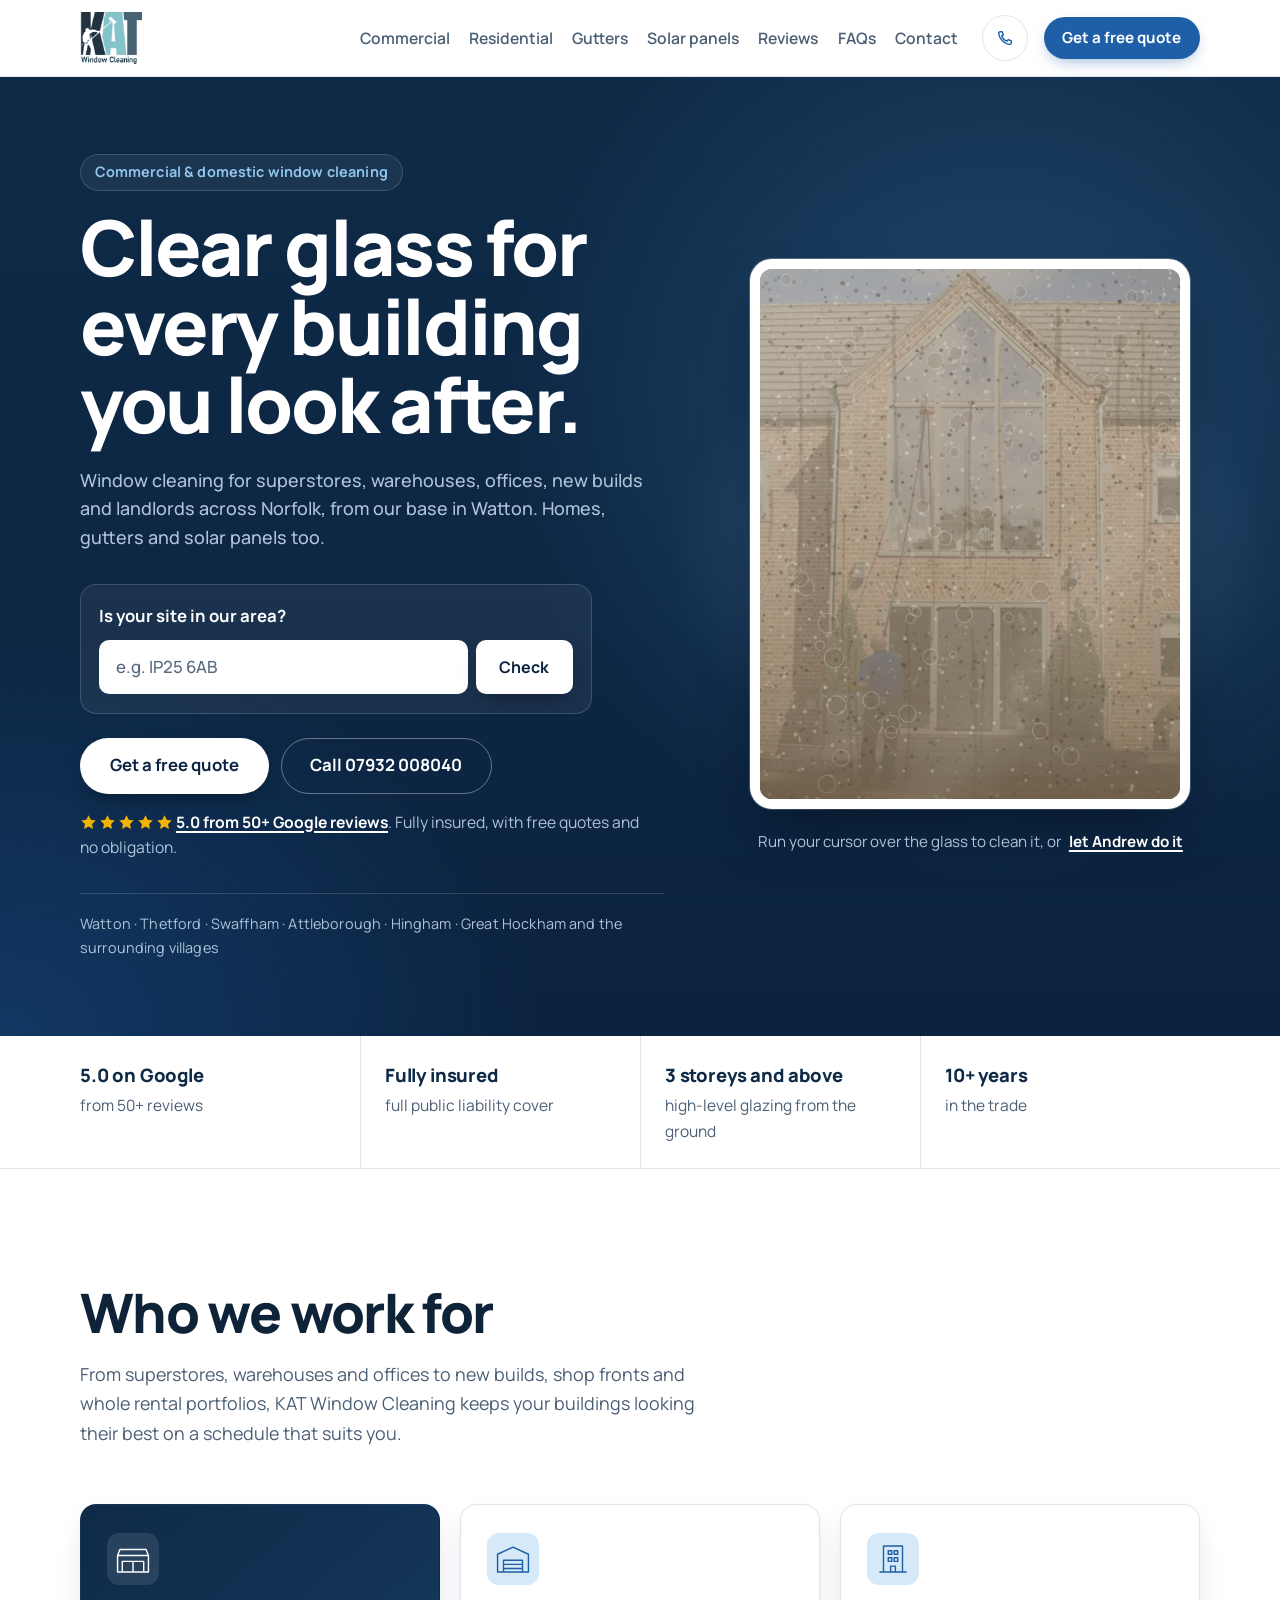
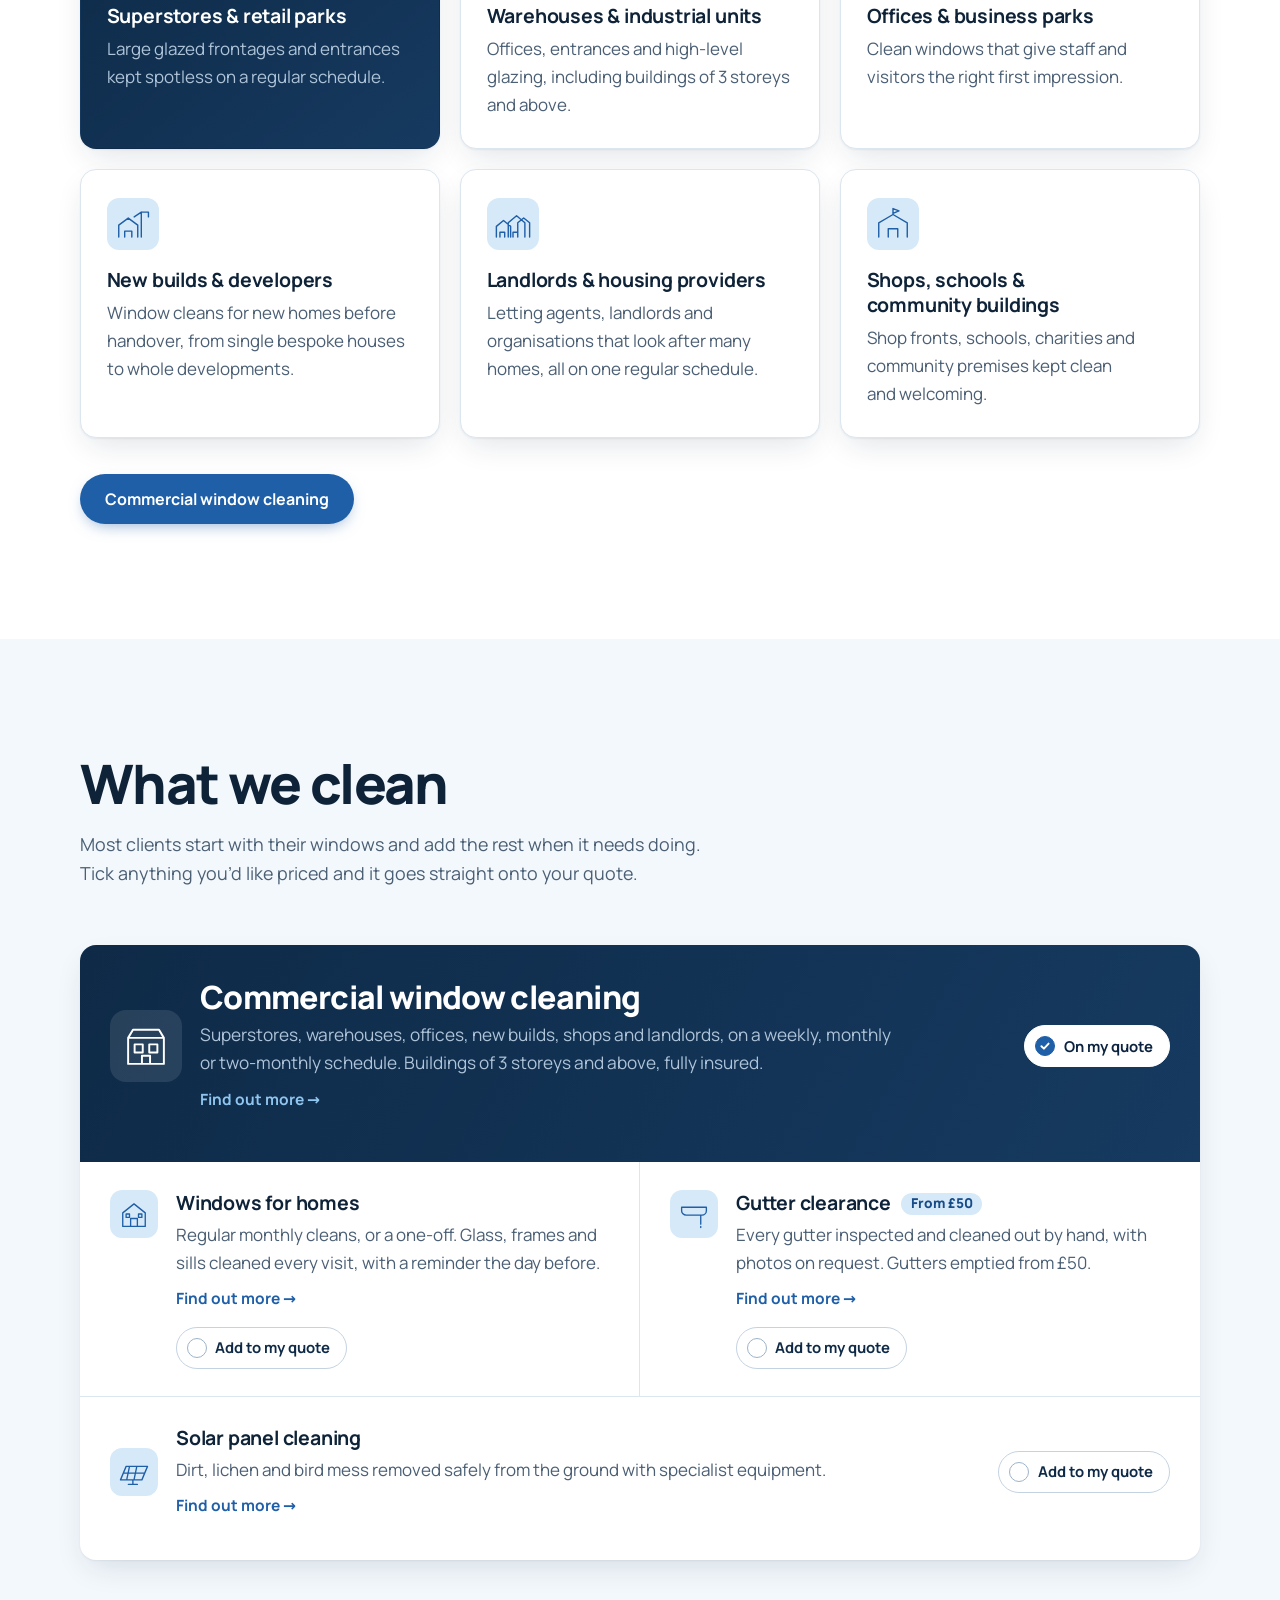
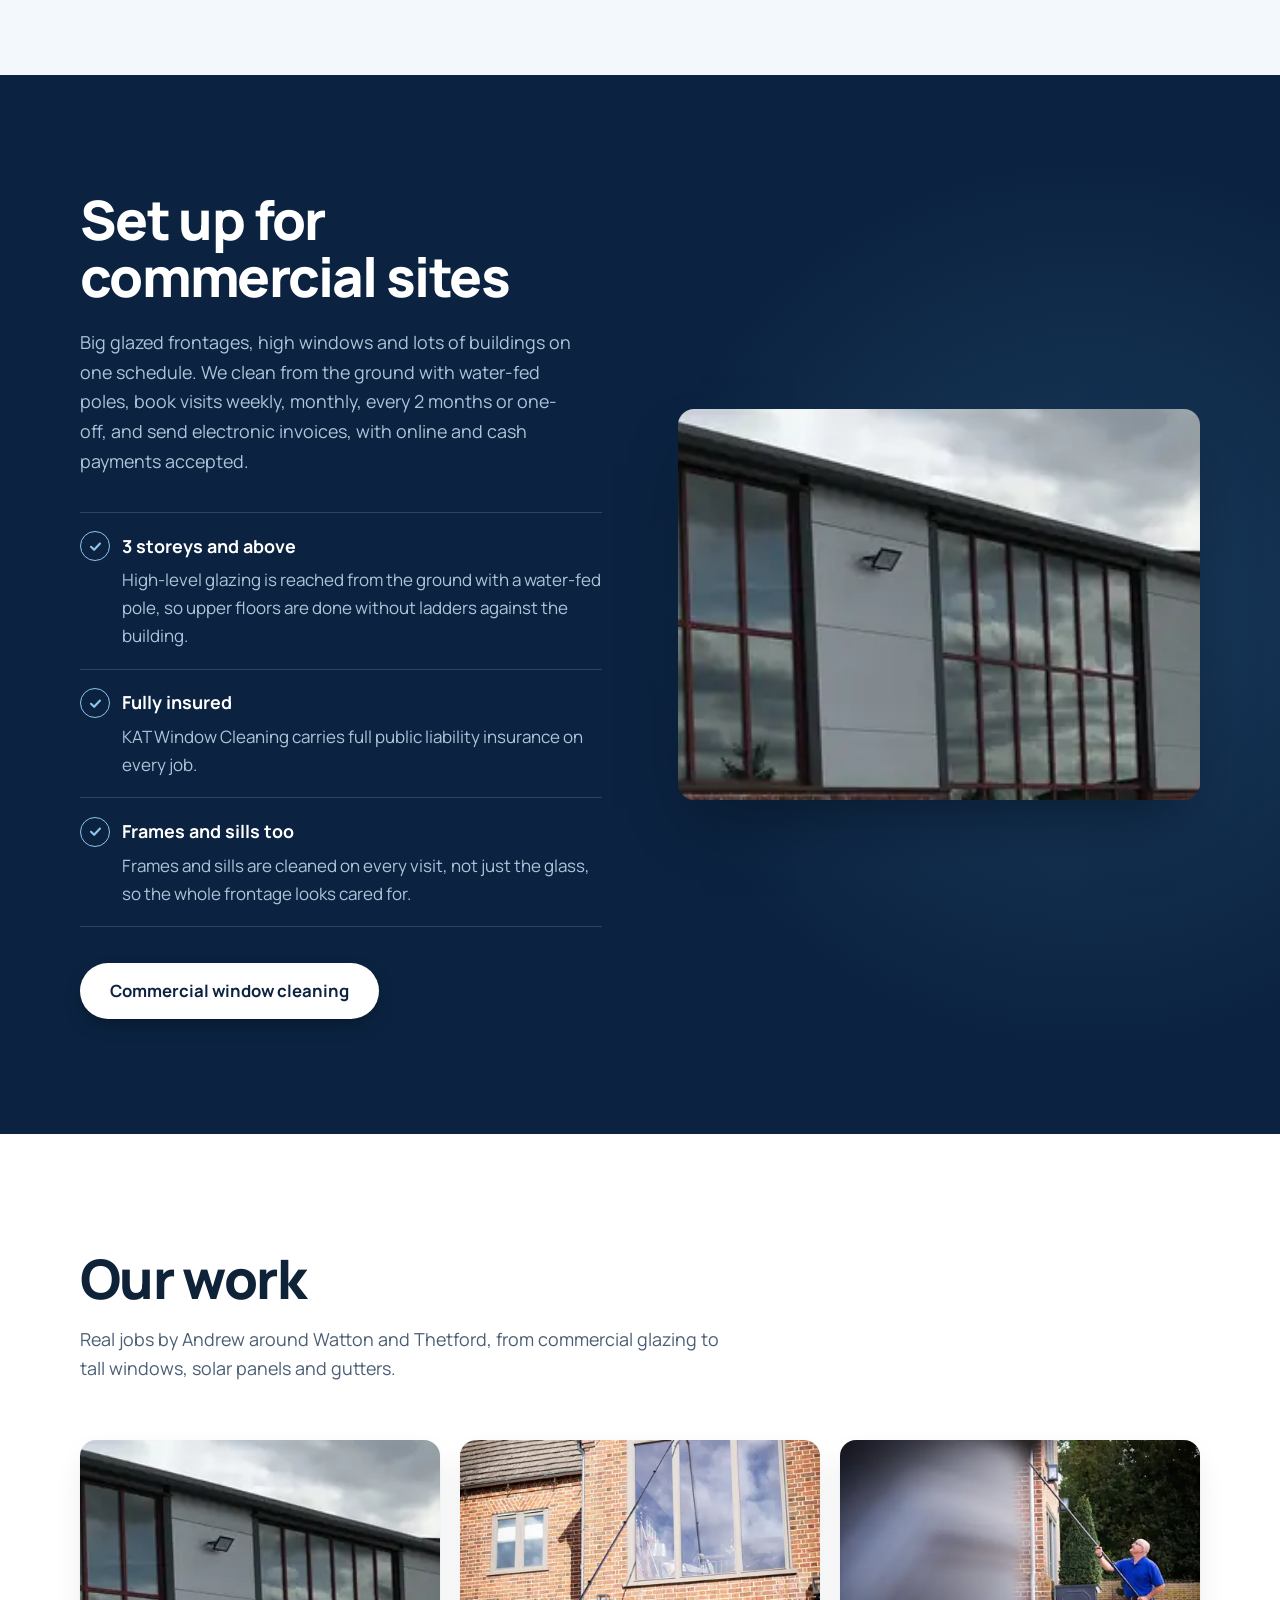
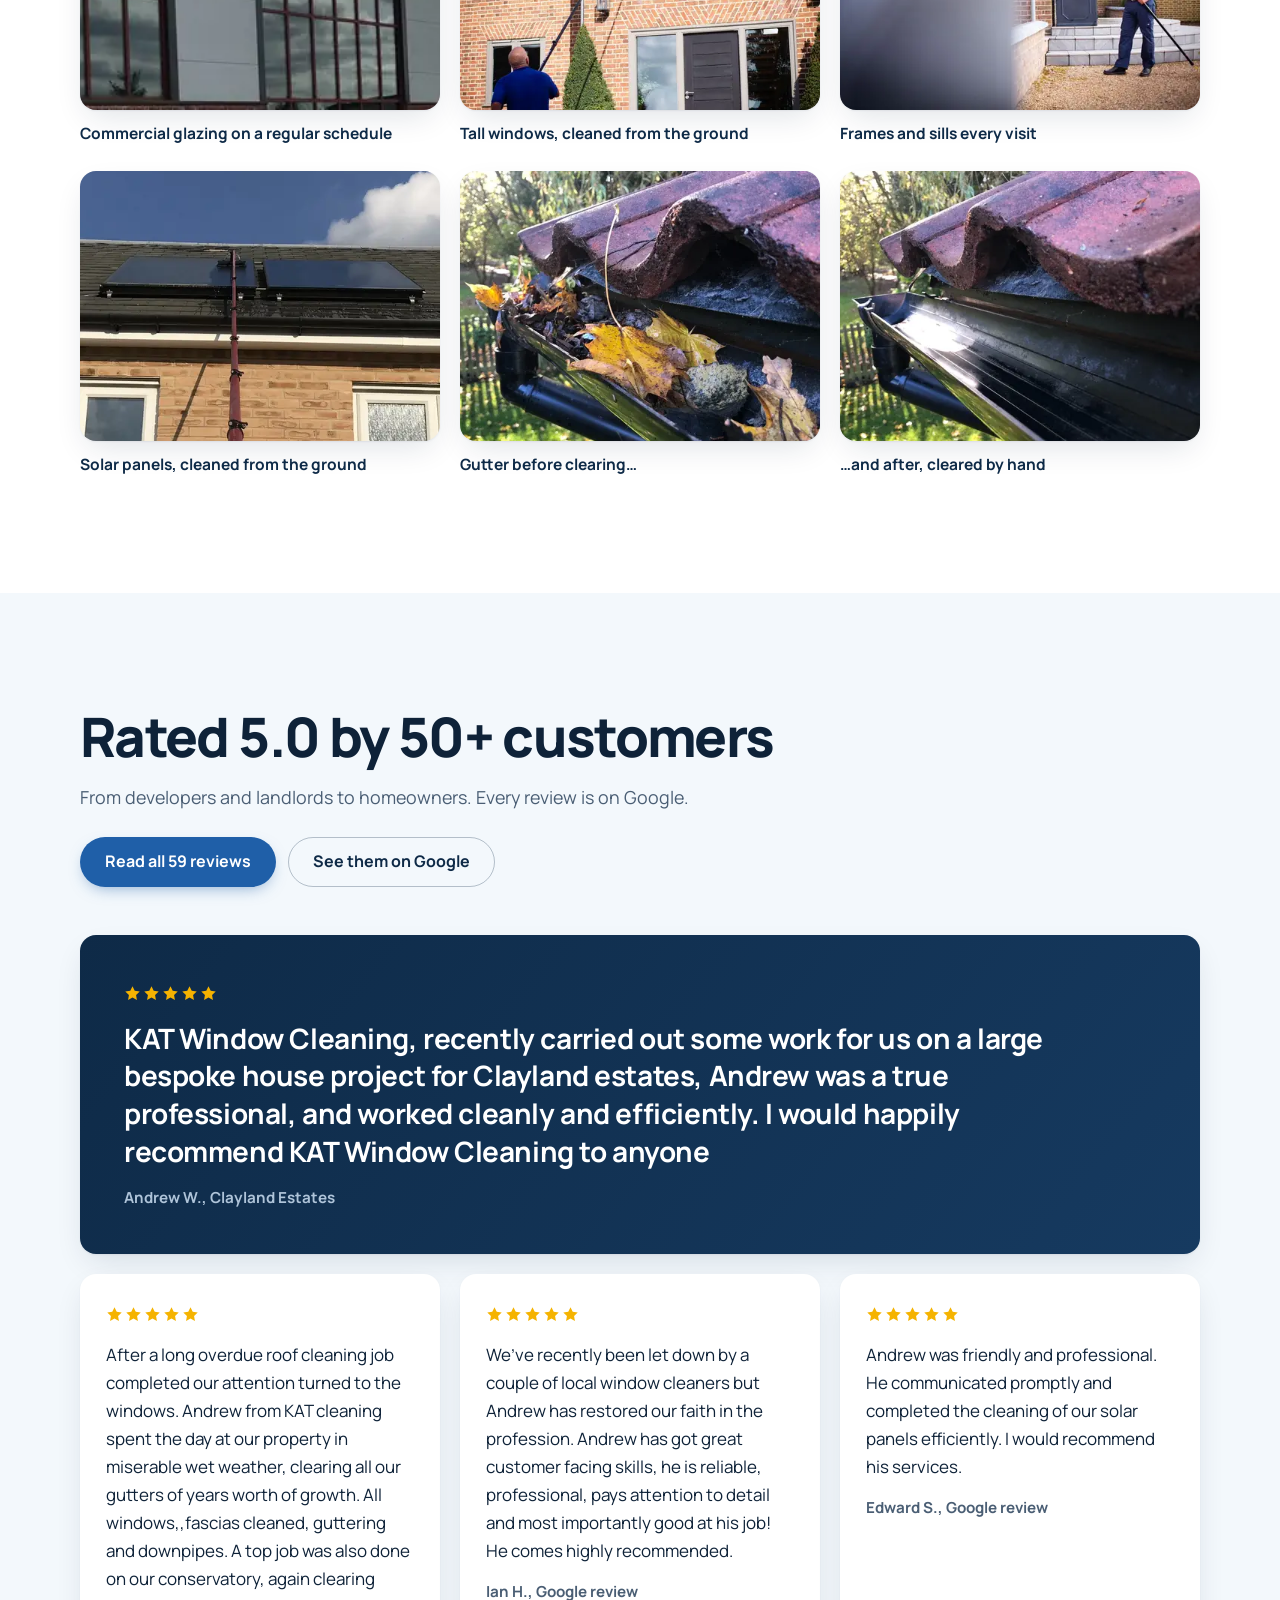
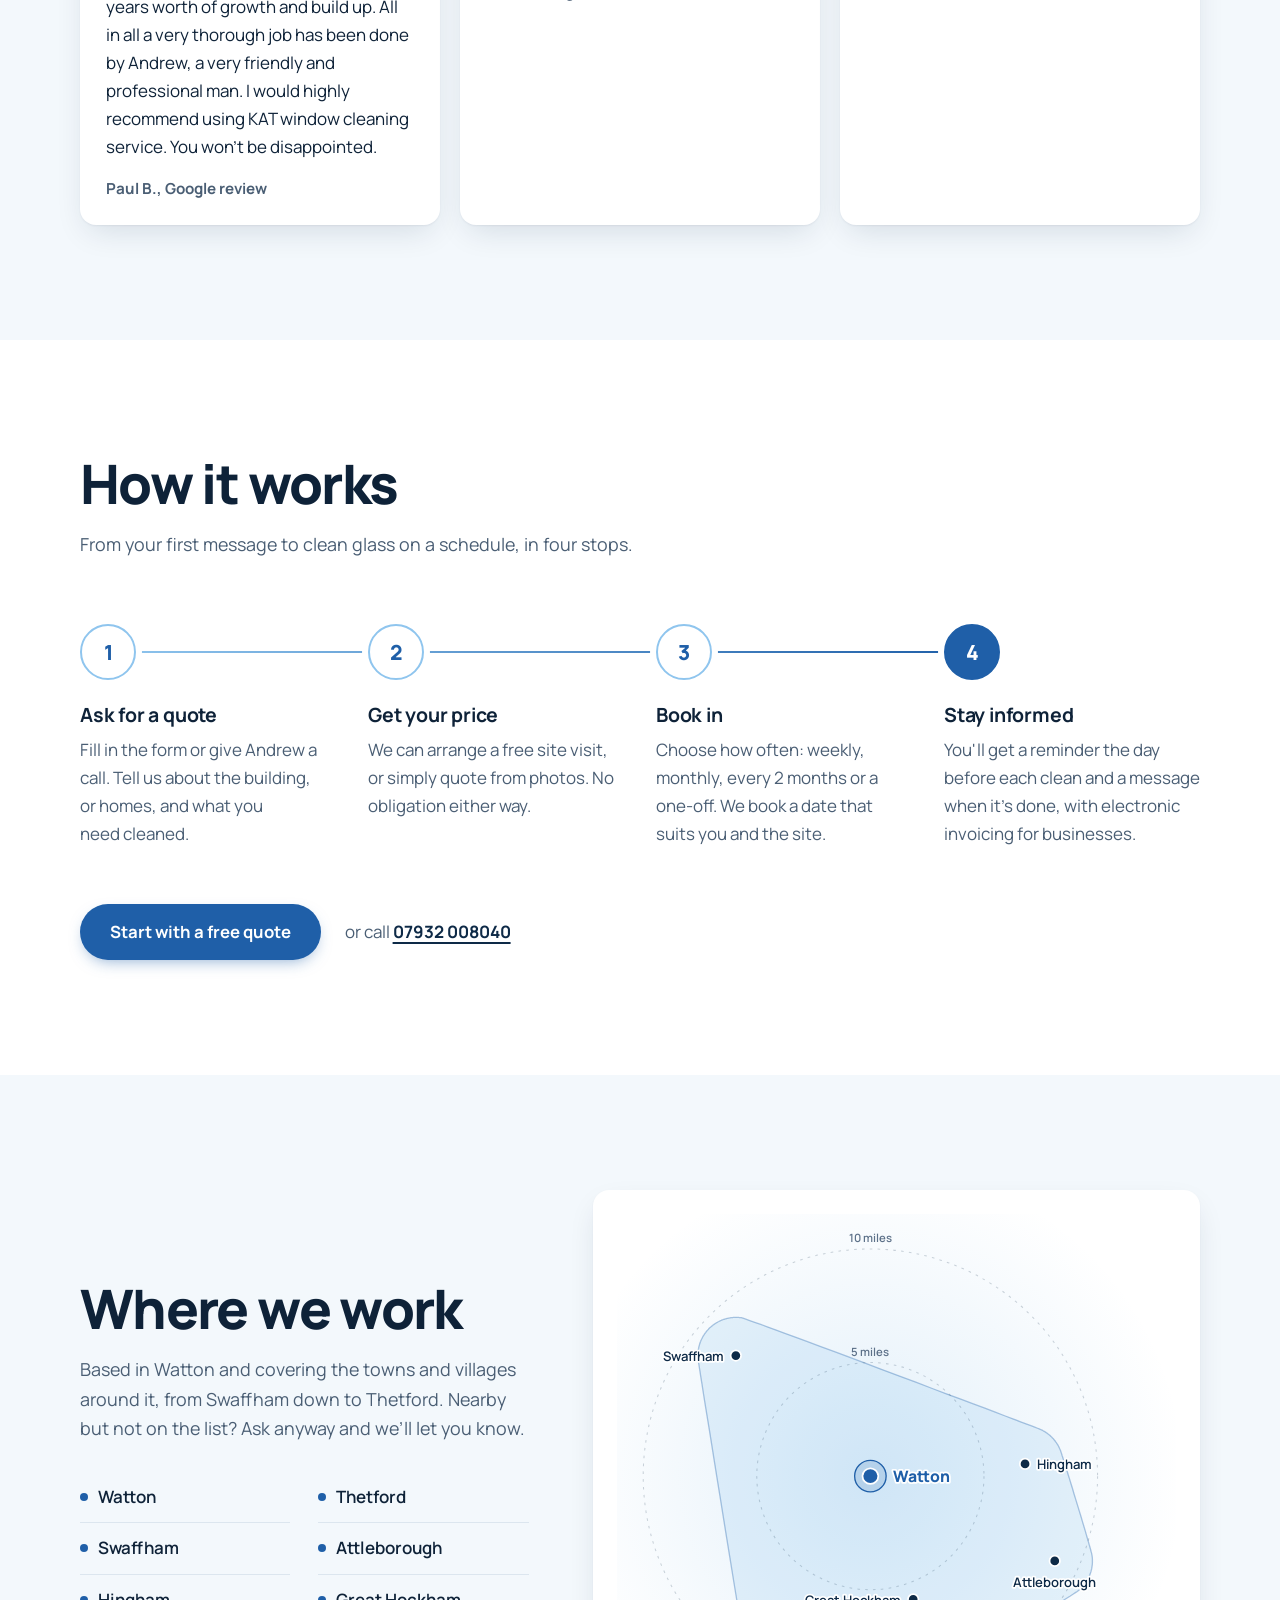
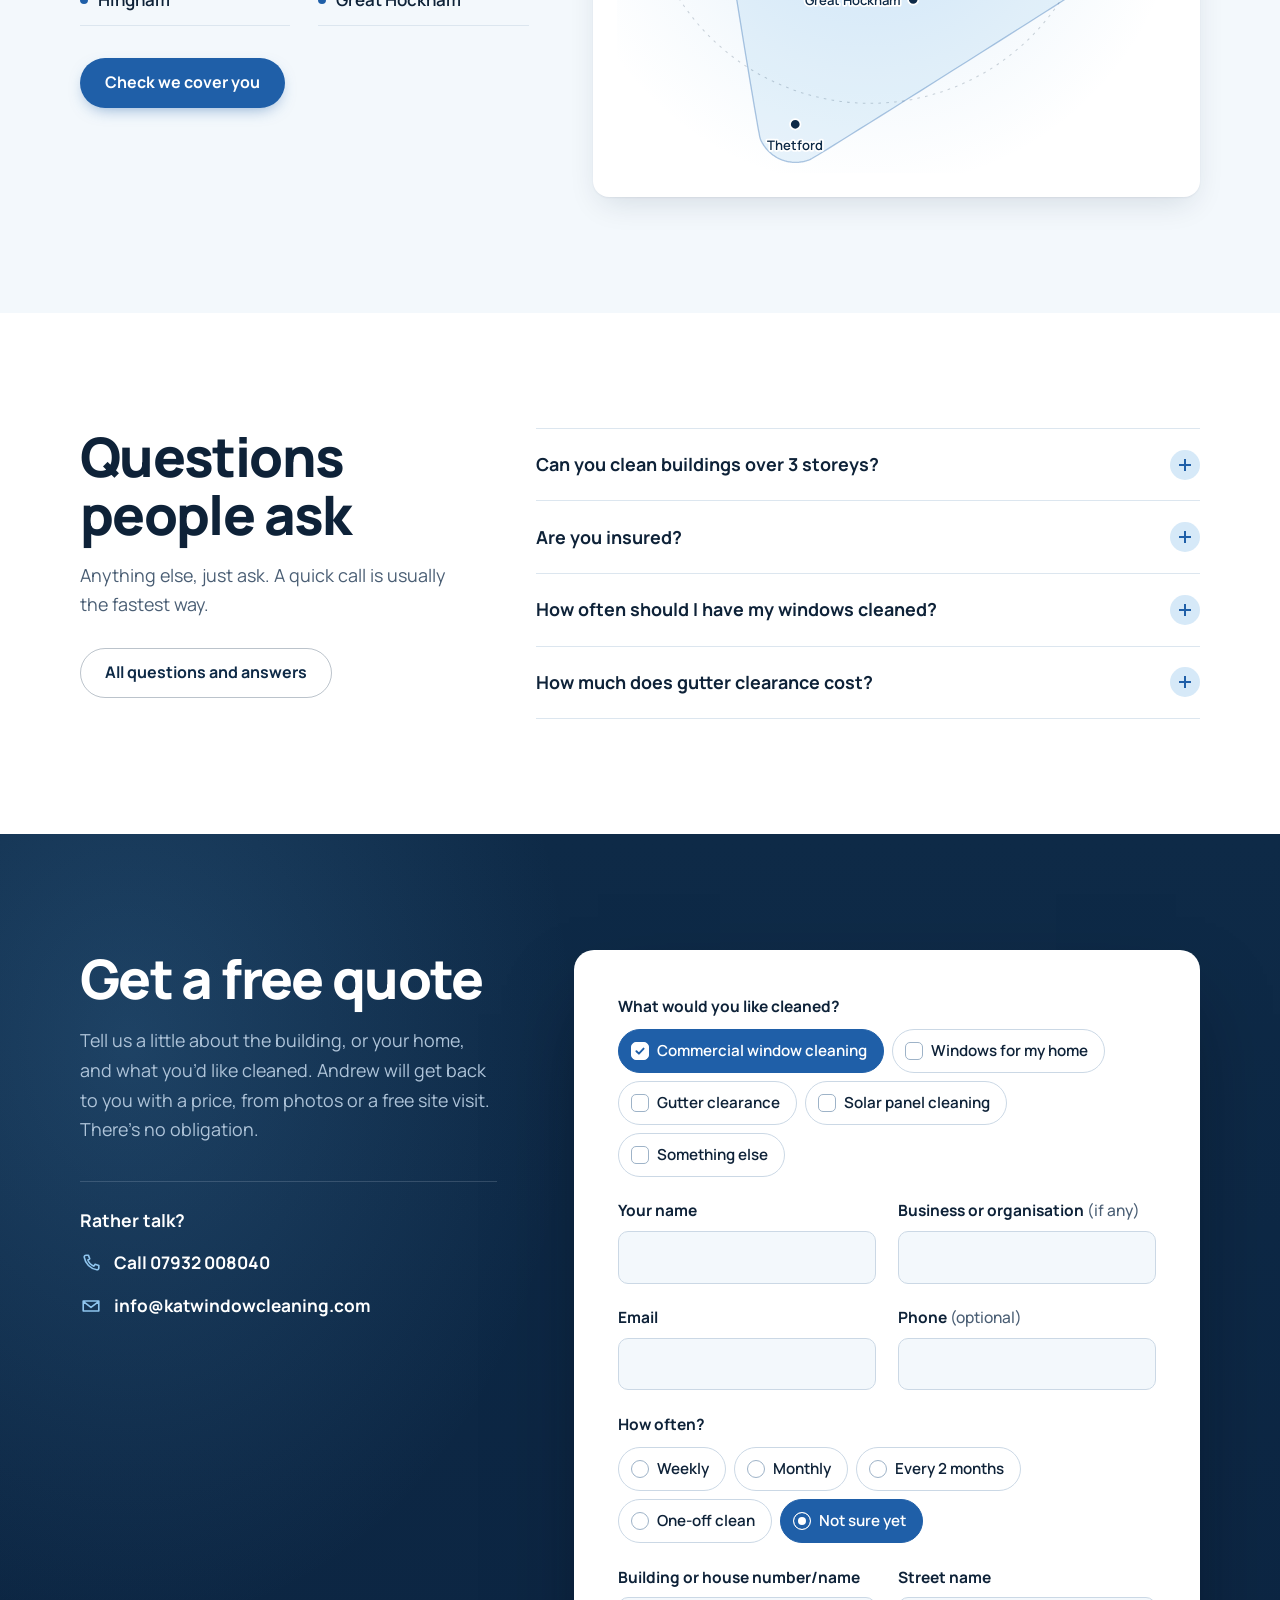
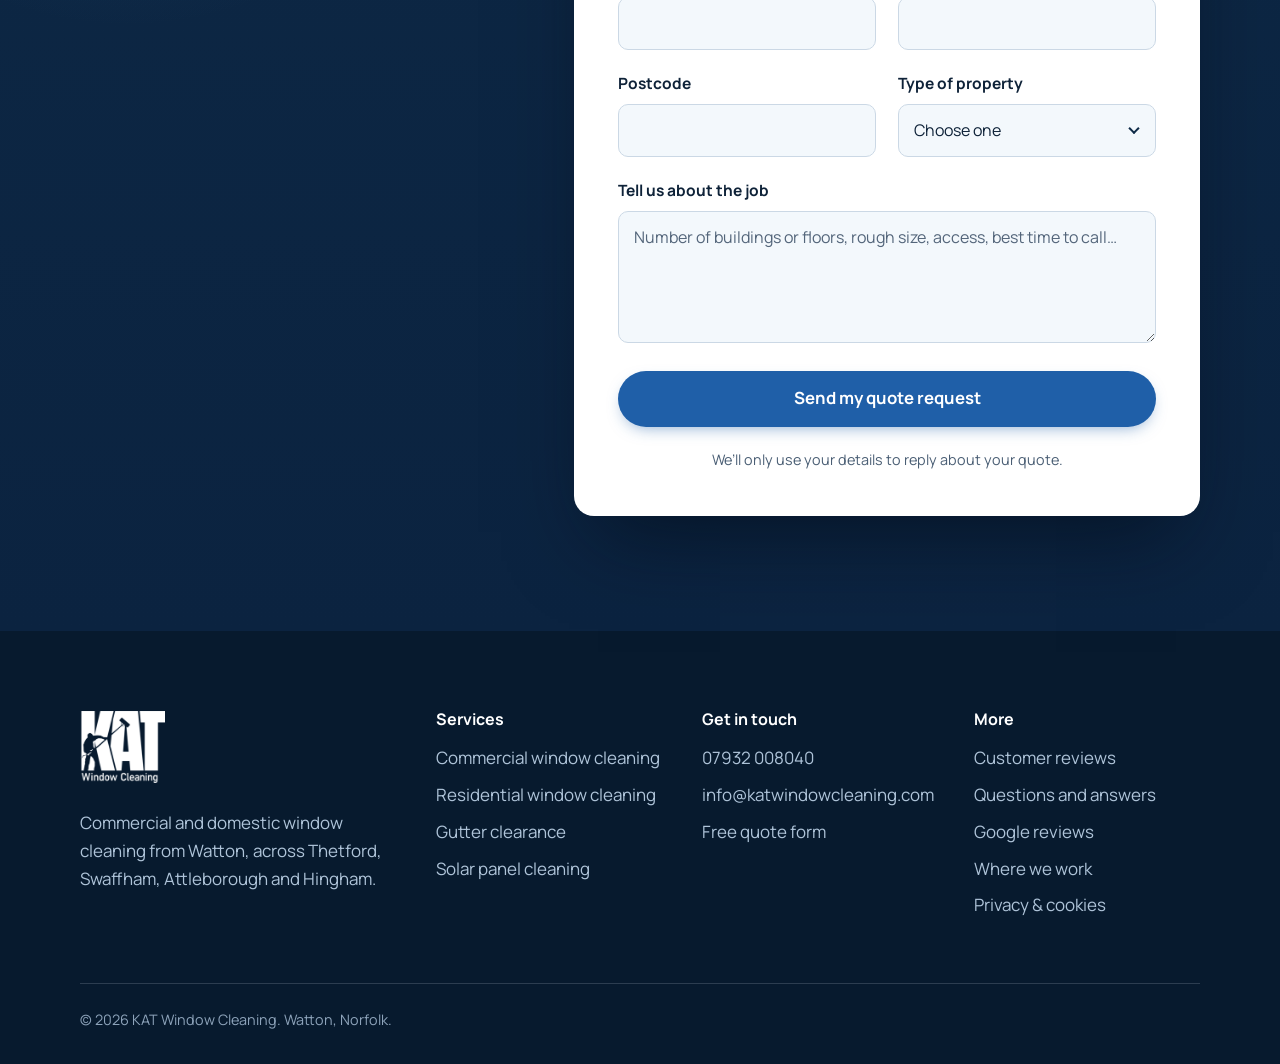
==== commit f44c550d: "Add cookie-free visitor tracking, privacy policy and consent banner Same system as Tim's site, shari" ====
--- a/index.html
+++ b/index.html
@@ -484,7 +484,7 @@
           <li><a href="reviews.html">Customer reviews</a></li>
           <li><a href="faq.html">Questions and answers</a></li>
           <li><a href="https://www.google.com/maps?cid=2617828129169492736" target="_blank" rel="noopener">Google reviews</a></li>
-          <li><a href="index.html#areas">Where we work</a></li>
+          <li><a href="index.html#areas">Where we work</a></li><li><a href="privacy.html">Privacy &amp; cookies</a></li>
         </ul>
       </div>
     </div>
@@ -499,6 +499,8 @@
     <a class="action-bar-primary" href="#quote">Free quote</a>
   </div>
 
+  <script src="js/analytics.js" defer></script>
+
   <script src="js/main.js?v=04f684eb" defer></script>
 </body>
 </html>
--- a/css/styles.css
+++ b/css/styles.css
@@ -907,3 +907,61 @@
 .review-reply p { margin-top: .55rem; color: var(--muted); font-size: .97rem; }
 .reviews-footnote { margin-top: 1rem; color: var(--muted); font-size: .95rem; max-width: 60em; }
 .reviews-footnote a { color: var(--blue); font-weight: 700; }
+
+/* =========================================================
+   Cookie banner
+   Only appears if optional extras are switched on in
+   js/analytics.js. With none, the site needs no consent.
+   ========================================================= */
+.cookie-banner {
+  position: fixed;
+  left: var(--gutter);
+  right: var(--gutter);
+  bottom: 1rem;
+  z-index: 60;
+  margin: 0 auto;
+  max-width: 46rem;
+  display: flex;
+  align-items: center;
+  gap: 1rem 1.25rem;
+  flex-wrap: wrap;
+  background: var(--white);
+  color: var(--text);
+  border: 1px solid var(--line);
+  border-radius: var(--radius);
+  box-shadow: 0 18px 44px -18px rgba(7, 26, 46, .45);
+  padding: 1.1rem 1.25rem;
+  animation: cookie-rise .28s ease-out both;
+}
+@keyframes cookie-rise {
+  from { opacity: 0; transform: translateY(12px); }
+  to   { opacity: 1; transform: none; }
+}
+@media (prefers-reduced-motion: reduce) {
+  .cookie-banner { animation: none; }
+}
+.cookie-banner p {
+  flex: 1 1 18rem;
+  margin: 0;
+  font-size: .93rem;
+  line-height: 1.55;
+  color: var(--muted);
+}
+.cookie-banner a { color: var(--blue); }
+.cookie-actions {
+  display: flex;
+  gap: .6rem;
+  flex-wrap: wrap;
+}
+.cookie-quiet {
+  background: var(--mist);
+  color: var(--navy-800);
+  border: 1px solid var(--line);
+}
+.cookie-quiet:hover { background: var(--sky-pale); }
+
+@media (max-width: 560px) {
+  .cookie-banner { bottom: calc(var(--action-bar-h, 64px) + .75rem); }
+  .cookie-actions { width: 100%; }
+  .cookie-actions .btn { flex: 1 1 auto; }
+}
